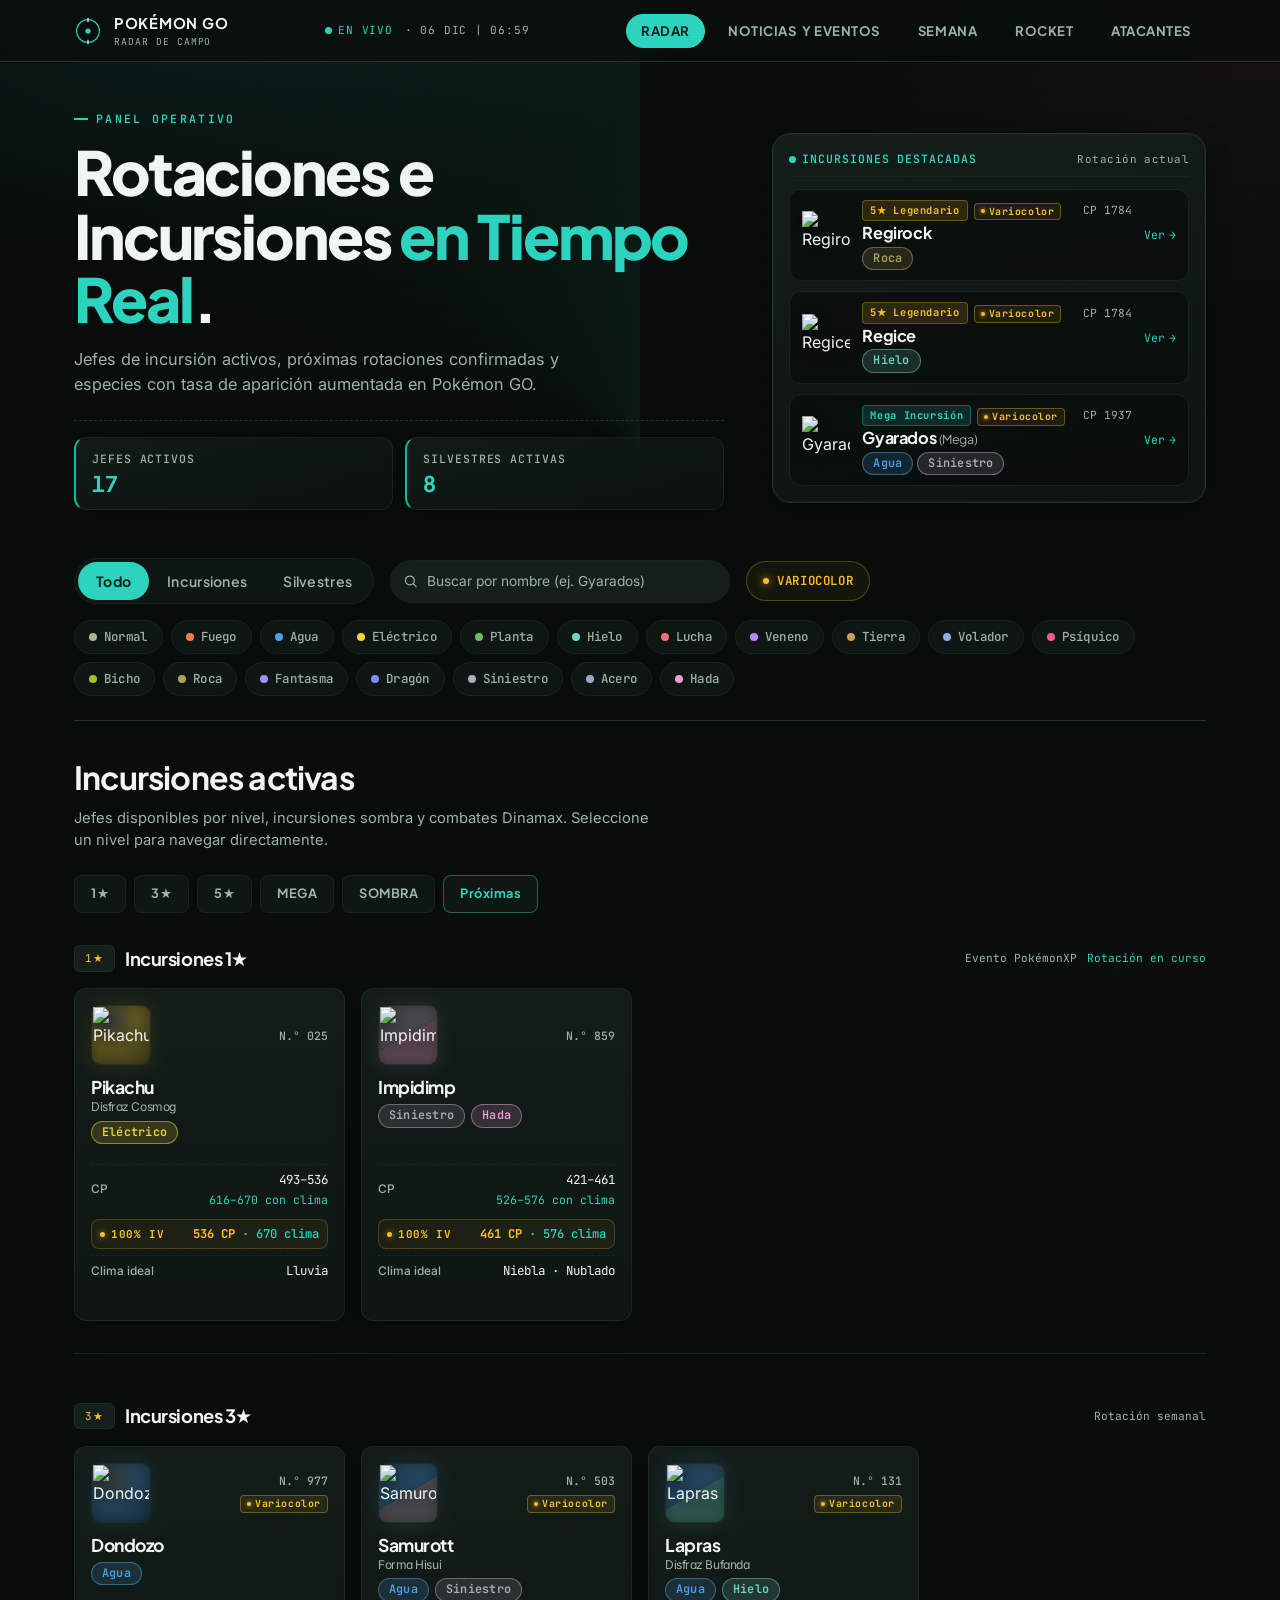
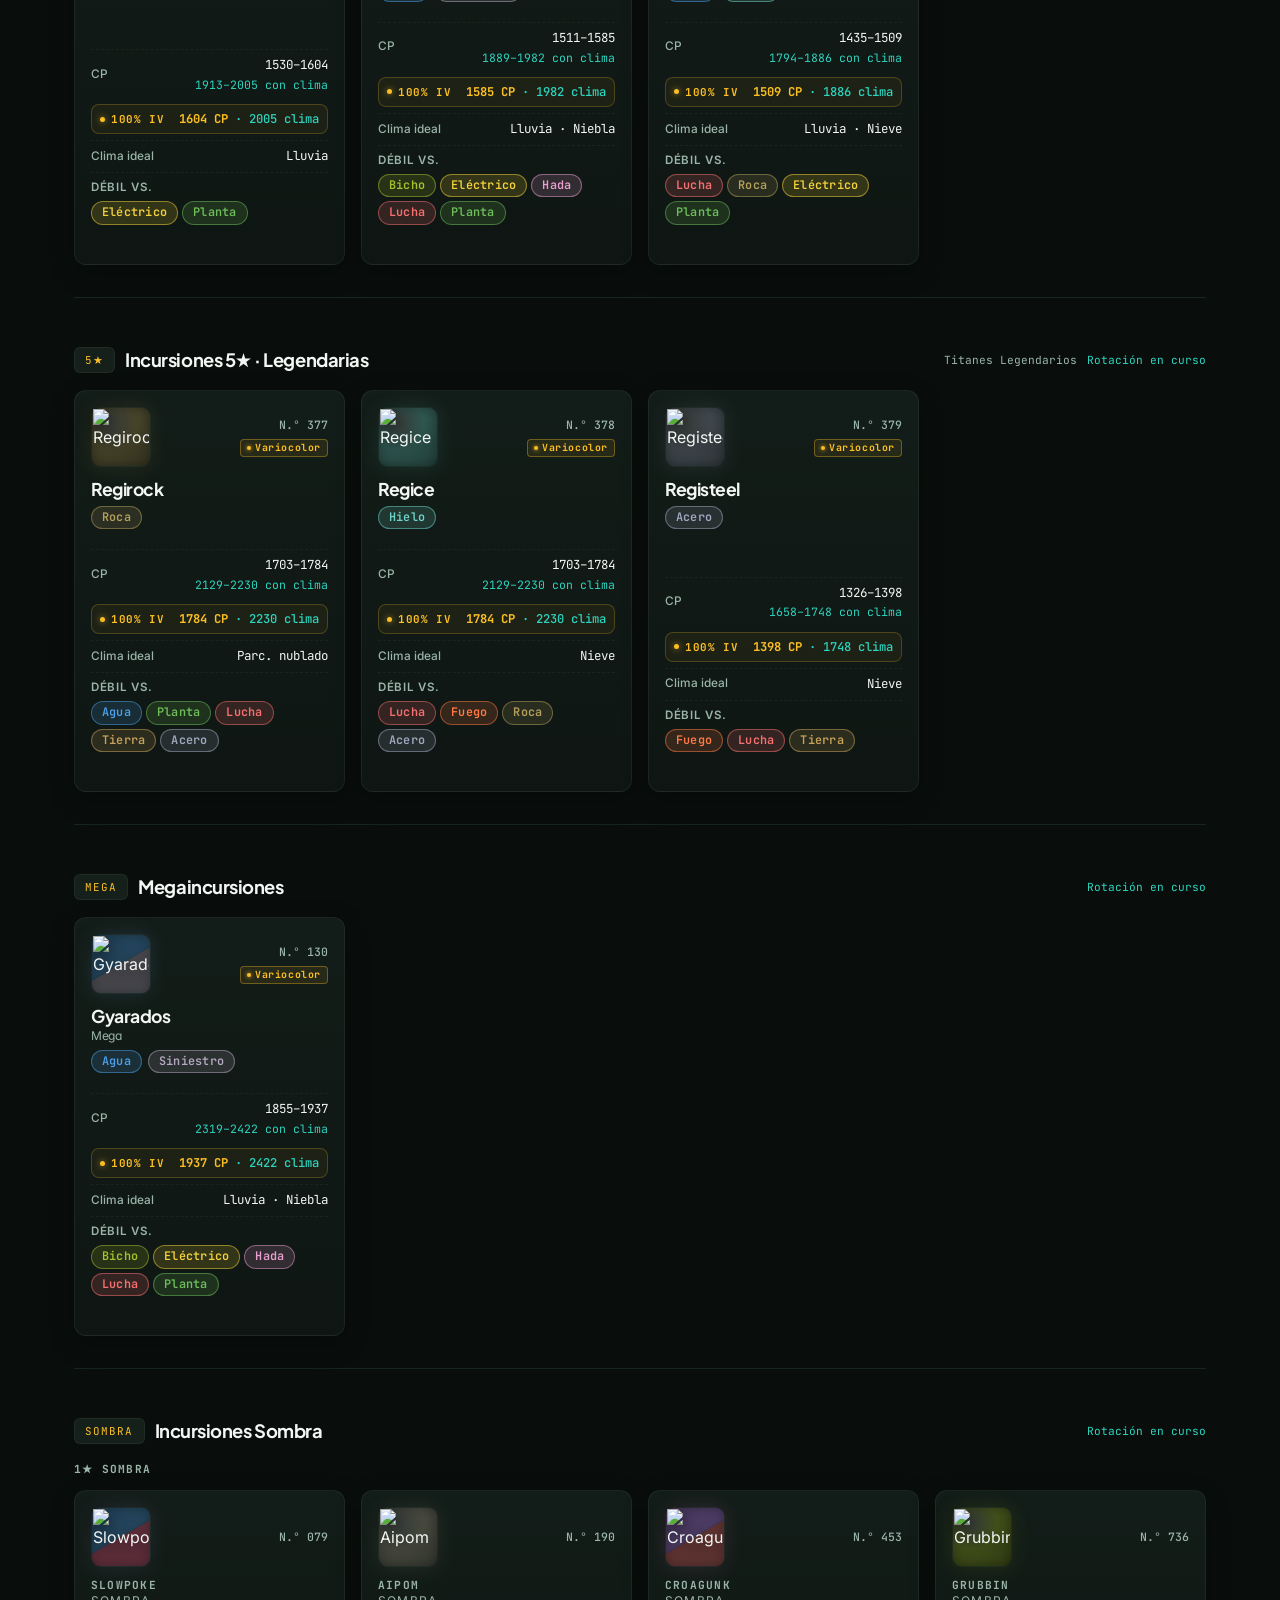
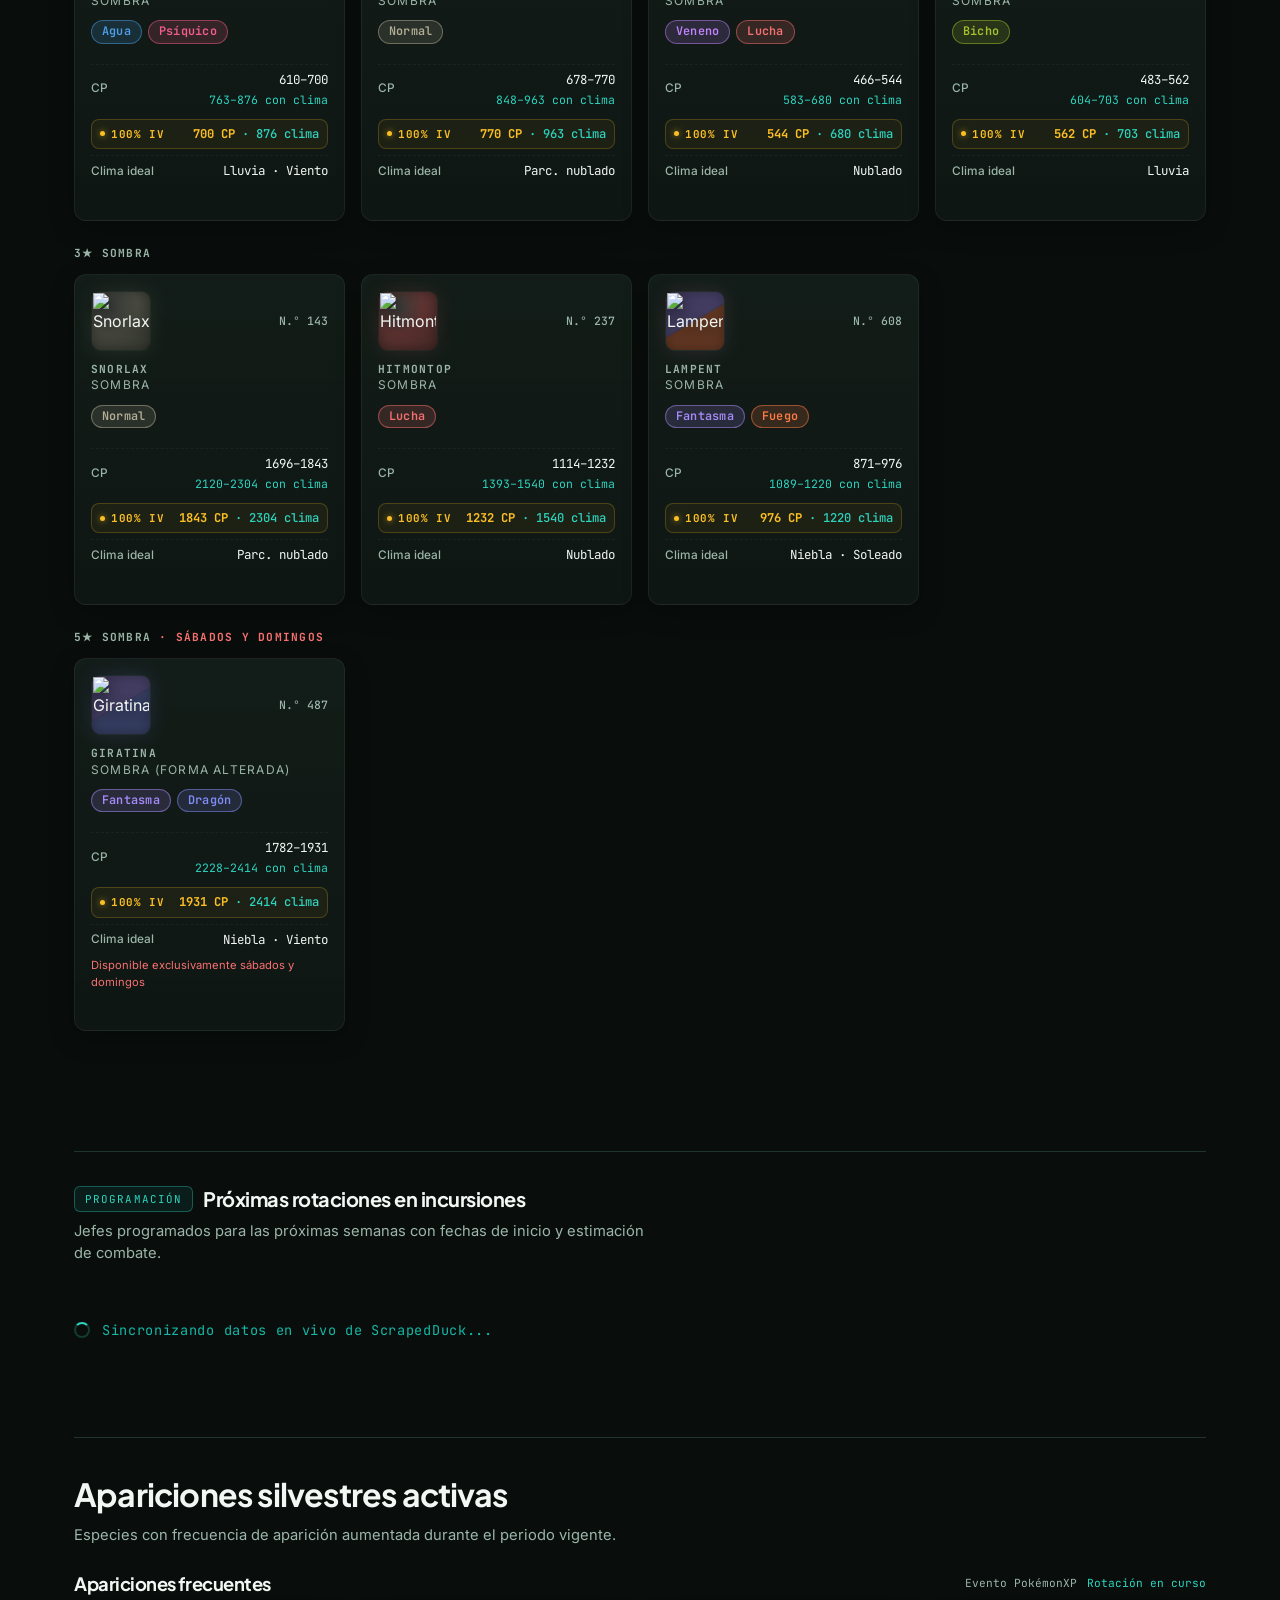
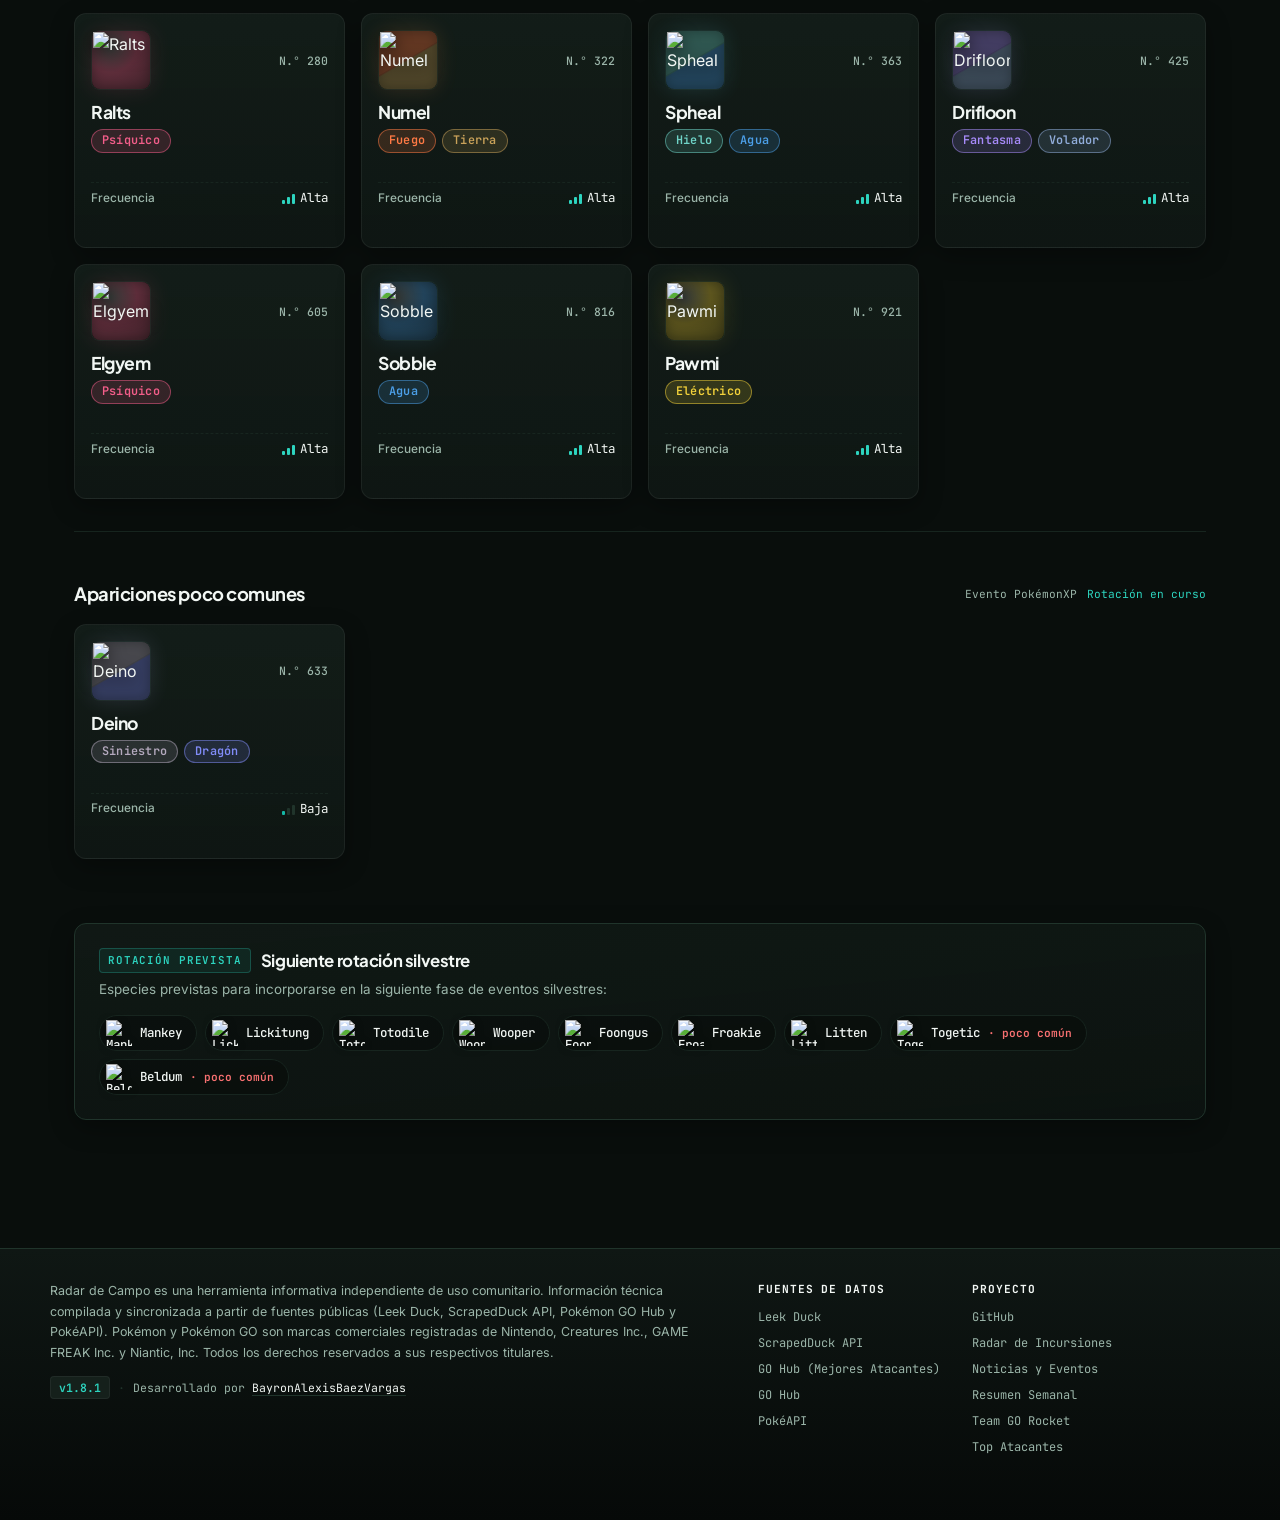
==== index.html @ 07c1cdfb "chore(release): v1.8.1 - modularizacion de estilos css y soporte responsivo movil s23 e iphone se" ====
<!DOCTYPE html>
<!--
  Radar de Campo · Pokémon GO
  Datos de incursiones y apariciones silvestres.
-->
<html lang="es">
<head>
<meta charset="UTF-8" />
<meta name="viewport" content="width=device-width, initial-scale=1" />
<title>Radar de Campo · Pokémon GO</title>
<meta name="description" content="Incursiones activas, próximas rotaciones y apariciones silvestres en Pokémon GO." />
<meta name="theme-color" content="#0a0f0d" />
<meta name="view-transition" content="same-origin" />
<meta property="og:title" content="Radar de Campo · Pokémon GO" />
<meta property="og:description" content="Jefes de incursión activos, rotaciones programadas y apariciones silvestres en Pokémon GO." />
<meta property="og:type" content="website" />
<meta property="og:locale" content="es_CL" />
<meta name="twitter:card" content="summary" />
<meta name="twitter:title" content="Radar de Campo · Pokémon GO" />
<meta name="twitter:description" content="Incursiones activas, próximas rotaciones y apariciones silvestres en Pokémon GO." />
<link rel="preconnect" href="https://fonts.googleapis.com">
<link rel="preconnect" href="https://fonts.gstatic.com" crossorigin>
<link rel="preconnect" href="https://raw.githubusercontent.com">
<link rel="preconnect" href="https://pokeapi.co">
<link href="https://fonts.googleapis.com/css2?family=Plus+Jakarta+Sans:wght@500;600;700;800&family=Inter:wght@400;500;600&family=JetBrains+Mono:wght@400;500;600&display=swap" rel="stylesheet">
<link rel="manifest" href="assets/manifest.json" />
<link rel="icon" type="image/svg+xml" href="assets/img/favicon.svg" />
<link rel="stylesheet" href="assets/css/base.css?v=1.8.1" />
<link rel="stylesheet" href="assets/css/home.css?v=1.8.1" />
</head>
<body data-seg="all">

<div id="radar-screen-loader" class="radar-screen-loader active" aria-hidden="true">
  <div class="radar-loader-content">
    <div class="radar-pokeball-wrap">
      <div class="radar-sweep-cone"></div>
      <svg class="radar-pokeball-svg" viewBox="0 0 160 160" fill="none" xmlns="http://www.w3.org/2000/svg">
        <circle cx="80" cy="80" r="74" class="radar-grid-ring"/>
        <circle cx="80" cy="80" r="58" class="radar-grid-ring radar-grid-dash"/>
        <circle cx="80" cy="80" r="42" class="radar-grid-ring"/>
        <circle cx="80" cy="80" r="26" class="radar-grid-ring radar-grid-dash"/>
        <line x1="80" y1="4" x2="80" y2="12" class="radar-axis-tick"/>
        <line x1="80" y1="148" x2="80" y2="156" class="radar-axis-tick"/>
        <line x1="4" y1="80" x2="12" y2="80" class="radar-axis-tick"/>
        <line x1="148" y1="80" x2="156" y2="80" class="radar-axis-tick"/>
        <circle cx="25.9" cy="65.5" r="2.8" class="p-dot-outer"/>
        <circle cx="31.5" cy="52.0" r="2.8" class="p-dot-outer"/>
        <circle cx="40.4" cy="40.4" r="2.8" class="p-dot-outer"/>
        <circle cx="52.0" cy="31.5" r="2.8" class="p-dot-outer"/>
        <circle cx="65.5" cy="25.9" r="2.8" class="p-dot-outer"/>
        <circle cx="80.0" cy="24.0" r="2.8" class="p-dot-outer"/>
        <circle cx="94.5" cy="25.9" r="2.8" class="p-dot-outer"/>
        <circle cx="108.0" cy="31.5" r="2.8" class="p-dot-outer"/>
        <circle cx="119.6" cy="40.4" r="2.8" class="p-dot-outer"/>
        <circle cx="128.5" cy="52.0" r="2.8" class="p-dot-outer"/>
        <circle cx="134.1" cy="65.5" r="2.8" class="p-dot-outer"/>
        <circle cx="134.1" cy="94.5" r="2.8" class="p-dot-outer"/>
        <circle cx="128.5" cy="108.0" r="2.8" class="p-dot-outer"/>
        <circle cx="119.6" cy="119.6" r="2.8" class="p-dot-outer"/>
        <circle cx="108.0" cy="128.5" r="2.8" class="p-dot-outer"/>
        <circle cx="94.5" cy="134.1" r="2.8" class="p-dot-outer"/>
        <circle cx="80.0" cy="136.0" r="2.8" class="p-dot-outer"/>
        <circle cx="65.5" cy="134.1" r="2.8" class="p-dot-outer"/>
        <circle cx="52.0" cy="128.5" r="2.8" class="p-dot-outer"/>
        <circle cx="40.4" cy="119.6" r="2.8" class="p-dot-outer"/>
        <circle cx="31.5" cy="108.0" r="2.8" class="p-dot-outer"/>
        <circle cx="25.9" cy="94.5" r="2.8" class="p-dot-outer"/>
        <circle cx="40.5" cy="65.6" r="2.2" class="p-dot-mid"/>
        <circle cx="47.8" cy="53.0" r="2.2" class="p-dot-mid"/>
        <circle cx="59.0" cy="43.6" r="2.2" class="p-dot-mid"/>
        <circle cx="72.7" cy="38.6" r="2.2" class="p-dot-mid"/>
        <circle cx="87.3" cy="38.6" r="2.2" class="p-dot-mid"/>
        <circle cx="101.0" cy="43.6" r="2.2" class="p-dot-mid"/>
        <circle cx="112.2" cy="53.0" r="2.2" class="p-dot-mid"/>
        <circle cx="119.5" cy="65.6" r="2.2" class="p-dot-mid"/>
        <circle cx="119.5" cy="94.4" r="2.2" class="p-dot-mid"/>
        <circle cx="112.2" cy="107.0" r="2.2" class="p-dot-mid"/>
        <circle cx="101.0" cy="116.4" r="2.2" class="p-dot-mid"/>
        <circle cx="87.3" cy="121.4" r="2.2" class="p-dot-mid"/>
        <circle cx="72.7" cy="121.4" r="2.2" class="p-dot-mid"/>
        <circle cx="59.0" cy="116.4" r="2.2" class="p-dot-mid"/>
        <circle cx="47.8" cy="107.0" r="2.2" class="p-dot-mid"/>
        <circle cx="40.5" cy="94.4" r="2.2" class="p-dot-mid"/>
        <circle cx="53.9" cy="66.0" r="1.8" class="p-dot-inner"/>
        <circle cx="60.5" cy="58.2" r="1.8" class="p-dot-inner"/>
        <circle cx="69.4" cy="52.9" r="1.8" class="p-dot-inner"/>
        <circle cx="79.3" cy="52.0" r="1.8" class="p-dot-inner"/>
        <circle cx="88.7" cy="54.8" r="1.8" class="p-dot-inner"/>
        <circle cx="96.5" cy="61.2" r="1.8" class="p-dot-inner"/>
        <circle cx="96.5" cy="98.8" r="1.8" class="p-dot-inner"/>
        <circle cx="88.7" cy="105.2" r="1.8" class="p-dot-inner"/>
        <circle cx="79.3" cy="108.0" r="1.8" class="p-dot-inner"/>
        <circle cx="69.4" cy="107.1" r="1.8" class="p-dot-inner"/>
        <circle cx="60.5" cy="101.8" r="1.8" class="p-dot-inner"/>
        <circle cx="53.9" cy="94.0" r="1.8" class="p-dot-inner"/>
        <circle cx="24.0" cy="80.0" r="2.5" class="p-dot-equator"/>
        <circle cx="32.0" cy="80.0" r="2.5" class="p-dot-equator"/>
        <circle cx="40.0" cy="80.0" r="2.5" class="p-dot-equator"/>
        <circle cx="48.0" cy="80.0" r="2.5" class="p-dot-equator"/>
        <circle cx="56.0" cy="80.0" r="2.5" class="p-dot-equator"/>
        <circle cx="104.0" cy="80.0" r="2.5" class="p-dot-equator"/>
        <circle cx="112.0" cy="80.0" r="2.5" class="p-dot-equator"/>
        <circle cx="120.0" cy="80.0" r="2.5" class="p-dot-equator"/>
        <circle cx="128.0" cy="80.0" r="2.5" class="p-dot-equator"/>
        <circle cx="136.0" cy="80.0" r="2.5" class="p-dot-equator"/>
        <circle cx="98.0" cy="80.0" r="2.4" class="p-dot-btn-out"/>
        <circle cx="95.6" cy="89.0" r="2.4" class="p-dot-btn-out"/>
        <circle cx="89.0" cy="95.6" r="2.4" class="p-dot-btn-out"/>
        <circle cx="80.0" cy="98.0" r="2.4" class="p-dot-btn-out"/>
        <circle cx="71.0" cy="95.6" r="2.4" class="p-dot-btn-out"/>
        <circle cx="64.4" cy="89.0" r="2.4" class="p-dot-btn-out"/>
        <circle cx="62.0" cy="80.0" r="2.4" class="p-dot-btn-out"/>
        <circle cx="64.4" cy="71.0" r="2.4" class="p-dot-btn-out"/>
        <circle cx="71.0" cy="64.4" r="2.4" class="p-dot-btn-out"/>
        <circle cx="80.0" cy="62.0" r="2.4" class="p-dot-btn-out"/>
        <circle cx="89.0" cy="64.4" r="2.4" class="p-dot-btn-out"/>
        <circle cx="95.6" cy="71.0" r="2.4" class="p-dot-btn-out"/>
        <circle cx="90.0" cy="80.0" r="2.0" class="p-dot-btn-in"/>
        <circle cx="87.1" cy="87.1" r="2.0" class="p-dot-btn-in"/>
        <circle cx="80.0" cy="90.0" r="2.0" class="p-dot-btn-in"/>
        <circle cx="72.9" cy="87.1" r="2.0" class="p-dot-btn-in"/>
        <circle cx="70.0" cy="80.0" r="2.0" class="p-dot-btn-in"/>
        <circle cx="72.9" cy="72.9" r="2.0" class="p-dot-btn-in"/>
        <circle cx="80.0" cy="70.0" r="2.0" class="p-dot-btn-in"/>
        <circle cx="87.1" cy="72.9" r="2.0" class="p-dot-btn-in"/>
        <circle cx="80.0" cy="14.0" r="2.2" class="p-dot-reticle-top"/>
        <circle cx="80.0" cy="20.0" r="2.2" class="p-dot-reticle-top"/>
        <circle cx="80.0" cy="26.0" r="2.2" class="p-dot-reticle-top"/>
        <circle cx="80.0" cy="134.0" r="2.2" class="p-dot-reticle-bot"/>
        <circle cx="80.0" cy="140.0" r="2.2" class="p-dot-reticle-bot"/>
        <circle cx="80.0" cy="146.0" r="2.2" class="p-dot-reticle-bot"/>
        <circle cx="80" cy="80" r="6" class="radar-core-pulse"/>
        <circle cx="80" cy="80" r="3.2" class="radar-core-dot"/>
      </svg>
    </div>
    <div class="radar-loader-brand">
      <div class="radar-brand-title">POKÉMON GO</div>
      <div class="radar-brand-sub">
        <span class="radar-beacon"></span>
        <span>RADAR DE CAMPO</span>
      </div>
    </div>
  </div>
</div>


<header class="hud">
  <div class="hud-inner">
    <div class="hud-bar">
      <div class="hud-brand">
        <svg class="hud-mark" viewBox="0 0 32 32" aria-hidden="true"><circle cx="16" cy="16" r="13" stroke-width="1.4"/><circle class="core" cx="16" cy="16" r="3"/><line x1="16" y1="1" x2="16" y2="6" stroke="currentColor" stroke-width="1.4"/><line x1="16" y1="26" x2="16" y2="31" stroke="currentColor" stroke-width="1.4"/></svg>
        <span class="hud-word">Pokémon GO<small>Radar de campo</small></span>
      </div>
      <div class="hud-status">
        <span class="live"><span class="live-dot"></span>EN VIVO</span>
        <span class="hud-date" id="userLocation">· Sincronizando red...</span>
      </div>
    </div>
    <nav class="hud-nav" aria-label="Navegación principal">
      <a href="index.html" class="hud-nav-link active">Radar</a>
      <a href="assets/noticias.html" class="hud-nav-link">Noticias<span class="nav-text-extra"> y Eventos</span></a>
      <a href="assets/semana.html" class="hud-nav-link">Semana</a>
      <a href="assets/rocket.html" class="hud-nav-link">Rocket</a>
      <a href="assets/atacantes.html" class="hud-nav-link">Atacantes</a>
    </nav>
  </div>
</header>

<main>
  <section class="hero">
    <div class="hero-text">
      <span class="kicker">Panel operativo</span>
      <h1 class="title">Rotaciones e Incursiones <span class="hl">en Tiempo Real</span>.</h1>
      <p class="lede">Jefes de incursión activos, próximas rotaciones confirmadas y especies con tasa de aparición aumentada en Pokémon GO.</p>
      <dl class="hud-readouts">
        <div class="readout"><dt>Jefes activos</dt><dd id="statRaids">—</dd></div>
        <div class="readout"><dt>Silvestres activas</dt><dd id="statWild">—</dd></div>
        <div class="readout" id="seasonReadout"><dt>Temporada actual</dt><dd id="statSeason" style="font-size:1.05rem;">Sincronizando...</dd></div>
      </dl>
    </div>
    <div class="hero-spotlight" id="heroSpotlight" aria-label="Incursiones destacadas">
      <div class="spotlight-card">
        <div class="spotlight-header">
          <span class="spotlight-badge"><span class="live-dot"></span> Incursiones destacadas</span>
          <span class="spotlight-note" id="spotlightTimer">Rotación actual</span>
        </div>
        <div class="spotlight-list" id="spotlightContent">
          <div class="spotlight-skeleton">
            <span>Sincronizando jefes de incursión prioritarios...</span>
          </div>
        </div>
      </div>
    </div>
  </section>

  <div class="controls">
    <div class="segment" role="group" aria-label="Filtrar por sección">
      <button class="seg-btn active" data-seg="all" aria-pressed="true">Todo</button>
      <button class="seg-btn" data-seg="raids" aria-pressed="false">Incursiones</button>
      <button class="seg-btn" data-seg="wild" aria-pressed="false">Silvestres</button>
    </div>
    <div class="search-wrap">
      <svg viewBox="0 0 24 24" fill="none" stroke-width="2" stroke-linecap="round" aria-hidden="true"><circle cx="11" cy="11" r="7"/><line x1="21" y1="21" x2="16.6" y2="16.6"/></svg>
      <input type="text" id="searchInput" placeholder="Buscar por nombre (ej. Gyarados)" aria-label="Buscar Pokémon por nombre" autocomplete="off">
    </div>
    <button id="shinyFilterBtn" class="shiny-filter-btn" aria-pressed="false" title="Filtrar Pokémon con variante variocolor">
      <span class="shiny-dot" aria-hidden="true"></span>Variocolor
    </button>
    <div class="type-chips" id="typeChips"></div>
  </div>

  <section id="incursiones" class="seg-raids">
    <div class="section-title"><h2>Incursiones activas</h2></div>
    <p class="section-sub">Jefes disponibles por nivel, incursiones sombra y combates Dinamax. Seleccione un nivel para navegar directamente.</p>
    <nav class="tier-nav" id="tierNav" aria-label="Nivel de incursión"></nav>
    <div id="raidGroups"></div>

    <div class="upcoming-raids-section" id="upcomingRaidsSection">
      <div class="section-title" style="margin-top:var(--sp-8);border-top:1px solid var(--line);padding-top:var(--sp-6);">
        <div style="display:flex;align-items:center;gap:10px;flex-wrap:wrap;">
          <span class="tier-pill" style="color:var(--signal);border-color:rgba(45,212,191,.35);background:rgba(45,212,191,.08);">PROGRAMACIÓN</span>
          <h3 style="font-size:1.25rem;">Próximas rotaciones en incursiones</h3>
        </div>
      </div>
      <p class="section-sub">Jefes programados para las próximas semanas con fechas de inicio y estimación de combate.</p>
      <div id="upcomingRaidGroups">
        <div class="sync-loader" id="upcomingLoader">
          <span class="spinner"></span> Sincronizando datos en vivo de ScrapedDuck...
        </div>
      </div>
    </div>
  </section>

  <section id="silvestres" class="seg-wild">
    <div class="section-title" style="margin-top:var(--sp-8);border-top:1px solid var(--line);padding-top:var(--sp-6);">
      <h2>Apariciones silvestres activas</h2>
    </div>
    <p class="section-sub">Especies con frecuencia de aparición aumentada durante el periodo vigente.</p>
    <div id="wildGroups"></div>
    <div class="upcoming">
      <div class="upcoming-head">
        <span class="upcoming-tag">Rotación prevista</span>
        <h3>Siguiente rotación silvestre</h3>
      </div>
      <p class="sub">Especies previstas para incorporarse en la siguiente fase de eventos silvestres:</p>
      <div class="mini-row" id="upcomingWild"></div>
    </div>
  </section>
</main>

<!-- Modal de Información Rápida -->
<dialog id="monModal" class="modal-backdrop" aria-modal="true">
  <div class="modal-box">
    <button type="button" class="modal-close" id="modalClose" aria-label="Cerrar modal">&times;</button>
    <div class="modal-header">
      <div class="modal-art-wrap">
        <div class="modal-art-glow" id="modalGlow"></div>
        <img id="modalImg" class="modal-art" src="" alt="" />
      </div>
      <div class="modal-header-info">
        <div class="modal-dex-row">
          <span id="modalDex"></span>
          <span id="modalShiny" class="modal-shiny-tag" style="display:none;">Variocolor disponible</span>
        </div>
        <h3 id="modalName" class="modal-title">Pokémon</h3>
        <div id="modalTag" class="modal-tag"></div>
        <div id="modalTypes" class="modal-types"></div>
      </div>
    </div>
    
    <div class="modal-body">
      <div id="modalGoStats" class="modal-grid"></div>

      <div class="modal-section">
        <div class="modal-section-title">Debilidades (Multiplicadores)</div>
        <div id="modalWeak" class="modal-badges-wrap"></div>
      </div>

      <div class="modal-section">
        <div class="modal-section-title">Resistencias e Inmunidades</div>
        <div id="modalResist" class="modal-badges-wrap"></div>
      </div>

      <div class="modal-section">
        <div class="modal-section-title">Registro de Pokédex</div>
        <div class="modal-pokedex-box">
          <p id="modalFlavor">Consultando datos...</p>
          <div class="modal-pokedex-meta">
            <span id="modalGenus">—</span>
            <span id="modalHeight">—</span>
            <span id="modalWeight">—</span>
          </div>
        </div>
      </div>
    </div>
  </div>
</dialog>

<footer>
  <div class="foot-inner">
    <div class="foot-col">
      <p class="foot-note">Radar de Campo es una herramienta informativa independiente de uso comunitario. Información técnica compilada y sincronizada a partir de fuentes públicas (Leek Duck, ScrapedDuck API, Pokémon GO Hub y PokéAPI). Pokémon y Pokémon GO son marcas comerciales registradas de Nintendo, Creatures Inc., GAME FREAK Inc. y Niantic, Inc. Todos los derechos reservados a sus respectivos titulares.</p>
      <div class="foot-meta">
        <span class="foot-version">v1.8.1</span>
        <span class="foot-sep">·</span>
        <span>Desarrollado por <a href="https://github.com/BayronAlexisBaezVargas" target="_blank" rel="noopener" class="foot-author">BayronAlexisBaezVargas</a></span>
      </div>
    </div>
    <div class="foot-links">
      <div class="foot-links-group">
        <span class="foot-links-title">Fuentes de datos</span>
        <a href="https://leekduck.com/raid-bosses/" target="_blank" rel="noopener">Leek Duck</a>
        <a href="https://github.com/bigfoott/ScrapedDuck" target="_blank" rel="noopener">ScrapedDuck API</a>
        <a href="https://db.pokemongohub.net/es/best/attackers-per-type" target="_blank" rel="noopener">GO Hub (Mejores Atacantes)</a>
        <a href="https://pokemongohub.net/" target="_blank" rel="noopener">GO Hub</a>
        <a href="https://pokeapi.co/" target="_blank" rel="noopener">PokéAPI</a>
      </div>
      <div class="foot-links-group">
        <span class="foot-links-title">Proyecto</span>
        <a href="https://github.com/BayronAlexisBaezVargas" target="_blank" rel="noopener">GitHub</a>
        <a href="index.html">Radar de Incursiones</a>
        <a href="assets/noticias.html">Noticias y Eventos</a>
        <a href="assets/semana.html">Resumen Semanal</a>
        <a href="assets/rocket.html">Team GO Rocket</a>
        <a href="assets/atacantes.html">Top Atacantes</a>
      </div>
    </div>
  </div>
</footer>

<script defer src="assets/js/audio.js"></script>
<script defer src="assets/js/season.js"></script>
<script defer src="assets/js/app.js"></script>
<script defer src="assets/js/location.js"></script>
<script defer src="assets/js/nav.js?v=1.8.1"></script>
</body>
</html>
---- assets/css/base.css ----
:root{
  --void:#090e0c;
  --panel:#0f1714;
  --panel-2:#15201b;
  --panel-card:rgba(21,32,27,.75);
  --line:#20342b;
  --line-soft:#17251f;
  --ink:#f2f7f4;
  --ink-dim:#9bb5a9;
  --ink-muted:#6b8478;
  --signal:#2dd4bf;
  --signal-dim:#14b8a6;
  --alert:#f87171;
  --gold:#fbbf24;
  --radius-lg:18px;
  --radius-md:12px;
  --radius-sm:8px;
  --sp-1:4px;--sp-2:8px;--sp-3:12px;--sp-4:16px;--sp-5:24px;--sp-6:32px;--sp-7:48px;--sp-8:64px;
  --font-display:'Plus Jakarta Sans',system-ui,-apple-system,"Segoe UI",sans-serif;
  --font-body:'Inter',system-ui,-apple-system,"Segoe UI",sans-serif;
  --font-mono:'JetBrains Mono',"SFMono-Regular",Consolas,monospace;
  --shadow-card:0 8px 24px rgba(0,0,0,.32);
}
*,*::before,*::after{box-sizing:border-box;}
html{
  -webkit-text-size-adjust:100%;
  overflow-x:hidden;
  max-width:100vw;
}
body{
  margin:0;color:var(--ink);font-family:var(--font-body);line-height:1.5;-webkit-font-smoothing:antialiased;
  background-color:var(--void);
  background-image:
    radial-gradient(ellipse 900px 520px at 14% -6%, rgba(45,212,191,.08), transparent 60%),
    radial-gradient(ellipse 760px 520px at 98% 4%, rgba(248,113,113,.05), transparent 55%);
  background-attachment:fixed;
  overflow-x:hidden;
  max-width:100vw;
  width:100%;
  position:relative;
}

/* ---------- Page & View Transitions (Snappy & Native) ---------- */
@view-transition {
  navigation: auto;
}

::view-transition-group(root) {
  animation-duration: 0.16s;
}

::view-transition-group(hud-header) {
  animation-duration: 0.14s;
  animation-timing-function: cubic-bezier(0.16, 1, 0.3, 1);
}

::view-transition-old(root) {
  animation: 120ms cubic-bezier(0.16, 1, 0.3, 1) both vt-fade-out;
}

::view-transition-new(root) {
  animation: 150ms cubic-bezier(0.16, 1, 0.3, 1) both vt-fade-in;
}

@keyframes vt-fade-out {
  from { opacity: 1; }
  to { opacity: 0; }
}

@keyframes vt-fade-in {
  from { opacity: 0; }
  to { opacity: 1; }
}

@media (prefers-reduced-motion: reduce) {
  ::view-transition-group(*),
  ::view-transition-old(*),
  ::view-transition-new(*) {
    animation: none !important;
  }
  main, footer, .reveal.in {
    animation: none !important;
  }
}
img,svg{display:block;max-width:100%;}
button,input{font:inherit;color:inherit;}
a{color:inherit;}
h1,h2,h3,h4{margin:0;font-family:var(--font-display);font-weight:700;letter-spacing:-0.025em;font-feature-settings:"cv02","cv03","cv04","cv11";overflow-wrap:break-word;}
.stat-row dd, .readout dd, .countdown, .dex, .modal-stat-val{font-variant-numeric:tabular-nums;}
p{margin:0;overflow-wrap:break-word;}
ul{list-style:none;margin:0;padding:0;}
button{background:none;border:none;cursor:pointer;}
button:focus-visible, a:focus-visible, input:focus-visible, .card:focus-visible{outline:2px solid var(--signal);outline-offset:2px;}

/* ---------- Global Hero Framing ---------- */
.hero{
  display:grid;grid-template-columns:1.2fr .8fr;gap:var(--sp-7);align-items:center;padding:var(--sp-7) 0 var(--sp-6);
  width:100%;box-sizing:border-box;
}
@media (max-width:860px){
  .hero{
    grid-template-columns:1fr;padding-top:var(--sp-4);gap:var(--sp-5);text-align:left;
  }
  .hero-text, .hero-content{
    text-align:left;
  }
  .hero-visual{
    order:-1;max-width:170px;margin:0;
  }
  .kicker{
    justify-content:flex-start;
  }
  .lede{
    margin:0;text-align:left;
  }
}
.kicker{font-family:var(--font-mono);letter-spacing:.2em;text-transform:uppercase;color:var(--signal);font-size:.72rem;font-weight:600;display:flex;align-items:center;gap:8px;}
.kicker::before{content:'';width:14px;height:1.5px;background:currentColor;}
h1.title{font-size:clamp(1.85rem,5.2vw + .5rem,3.8rem);line-height:1.05;letter-spacing:-0.035em;font-weight:800;margin:var(--sp-3) 0 var(--sp-4);overflow-wrap:break-word;}
h1.title .hl{color:var(--signal);}
.lede{max-width:52ch;color:var(--ink-dim);font-size:1.02rem;}

@media (max-width:480px){
  .hero{padding-top:var(--sp-3);gap:var(--sp-4);}
  h1.title{font-size:clamp(1.4rem, 6vw, 1.95rem); margin: var(--sp-2) 0 var(--sp-3); line-height: 1.12;}
  .lede{font-size:0.88rem; line-height: 1.45;}
}
@media (max-width:380px){
  h1.title{font-size:clamp(1.28rem, 5.8vw, 1.65rem);}
  .lede{font-size:0.82rem;}
}

/* ---------- HUD Header ---------- */
.hud{
  position:sticky;top:0;z-index:50;width:100%;
  background:rgba(10,15,13,.88);backdrop-filter:blur(12px);-webkit-backdrop-filter:blur(12px);
  border-bottom:1px solid var(--line);
  view-transition-name: hud-header;
}
.hud-inner{
  max-width:1180px;margin:0 auto;width:100%;box-sizing:border-box;
  padding:var(--sp-3) var(--sp-5);
  display:flex;align-items:center;justify-content:space-between;gap:var(--sp-4);
}
.hud-bar{
  display:contents;
}
.hud-brand{display:flex;align-items:center;gap:var(--sp-3);min-width:0;}
.hud-mark{width:28px;height:28px;flex:none;}
.hud-mark circle{fill:none;stroke:var(--signal);}
.hud-mark .core{fill:var(--signal);stroke:none;}
.hud-word{font-family:var(--font-display);font-weight:700;letter-spacing:.05em;font-size:.92rem;text-transform:uppercase;white-space:nowrap;}
.hud-word small{display:block;font-family:var(--font-mono);font-weight:400;letter-spacing:.1em;color:var(--ink-dim);font-size:.6rem;text-transform:uppercase;margin-top:1px;}
.hud-nav{display:flex;align-items:center;gap:var(--sp-2);}
.hud-nav-link{
  display:inline-flex;align-items:center;gap:6px;padding:6px 14px;border-radius:999px;
  font-family:var(--font-display);font-weight:700;font-size:.82rem;letter-spacing:.04em;
  text-transform:uppercase;text-decoration:none;color:var(--ink-dim);border:1px solid transparent;
  transition:all .15s ease;white-space:nowrap;
}
.hud-nav-link:hover{color:var(--ink);background:rgba(61,242,196,.07);border-color:var(--line);}
.hud-nav-link.active{color:#04211a;background:var(--signal);border-color:var(--signal);}
.nav-badge{
  font-family:var(--font-mono);font-size:.6rem;font-weight:600;padding:1px 6px;border-radius:999px;
  background:rgba(255,90,68,.25);color:var(--alert);border:1px solid rgba(255,90,68,.4);letter-spacing:.04em;
}
.hud-nav-link.active .nav-badge{background:rgba(0,0,0,.25);color:#04211a;border-color:rgba(0,0,0,.3);}
.hud-status{display:flex;align-items:center;gap:var(--sp-3);font-family:var(--font-mono);font-size:.7rem;color:var(--ink-dim);text-transform:uppercase;letter-spacing:.07em;white-space:nowrap;}
.live{display:flex;align-items:center;gap:6px;color:var(--signal);}
.live-dot{width:7px;height:7px;border-radius:50%;background:var(--signal);flex:none;}
@media (prefers-reduced-motion:no-preference){.live-dot{animation:livepulse 2s ease-in-out infinite;}}
@keyframes livepulse{0%{box-shadow:0 0 0 0 rgba(61,242,196,.55);}70%{box-shadow:0 0 0 8px rgba(61,242,196,0);}100%{box-shadow:0 0 0 0 rgba(61,242,196,0);}}

@media (max-width:768px){
  .hud-inner{
    padding:var(--sp-2) var(--sp-4);
    flex-direction:column;
    gap:8px;
  }
}
@media (max-width:480px){
  .hud-inner{
    padding:var(--sp-2) 14px;
    gap:6px;
  }
  .hud-bar{
    display:flex;
    align-items:center;
    justify-content:space-between;
    width:100%;
    gap:6px;
  }
  .hud-brand{
    gap:6px;
    min-width:0;
  }
  .hud-mark{
    width:24px;
    height:24px;
    flex-shrink:0;
  }
  .hud-word{
    font-size:.82rem;
    white-space:nowrap;
    overflow:hidden;
    text-overflow:ellipsis;
  }
  .hud-word small{
    font-size:.58rem;
  }
  .hud-date{
    display:none;
  }
  .hud-status{
    font-size:.66rem;
  }
  .live{
    gap:4px;
  }
  .hud-nav{
    display:flex;
    flex-wrap:nowrap;
    overflow-x:auto;
    -webkit-overflow-scrolling:touch;
    width:100%;
    background:rgba(20,31,27,.6);
    border:1px solid rgba(255,255,255,0.05);
    border-radius:999px;
    padding:2px;
    gap:3px;
    box-sizing:border-box;
    scrollbar-width: none;
  }
  .hud-nav::-webkit-scrollbar { display: none; }
  .hud-nav-link{
    flex-shrink:0;
    padding:6px 11px;
    font-size:.76rem;
    letter-spacing:.02em;
  }
  .nav-text-extra{
    display:none;
  }
  .nav-badge{
    padding:1px 4px;
    font-size:.54rem;
  }
}
@media (max-width:380px){
  .hud-inner{
    padding:var(--sp-2) 12px;
  }
  .hud-mark{
    width:22px;
    height:22px;
  }
  .hud-word{
    font-size:.76rem;
  }
  .hud-word small{
    font-size:.52rem;
  }
  .hud-status{
    font-size:.60rem;
  }
  .hud-nav-link{
    padding:5px 7px;
    font-size:.68rem;
    gap:3px;
  }
  .nav-badge{
    padding:1px 3px;
    font-size:.50rem;
  }
}

/* ---------- Main Container ---------- */
main{
  max-width:1180px;margin:0 auto;padding:0 var(--sp-5) var(--sp-8);
  width:100%;box-sizing:border-box;
}
@media (max-width:768px){
  main{
    padding:0 var(--sp-4) var(--sp-6);
  }
}
@media (max-width:480px){
  main{
    padding:0 14px var(--sp-6);
  }
}
@media (max-width:380px){
  main{
    padding:0 12px var(--sp-6);
  }
}

/* ---------- Global Section Titles & Badges ---------- */
.section-title{display:flex;align-items:baseline;justify-content:space-between;gap:var(--sp-4);margin-bottom:6px;flex-wrap:wrap;}
.section-title h2{font-size:clamp(1.4rem,2vw + .6rem,2rem);overflow-wrap:break-word;}
.section-sub{color:var(--ink-dim);margin-bottom:var(--sp-5);max-width:64ch;font-size:.92rem;overflow-wrap:break-word;}

@media (max-width:480px){
  .section-title h2{font-size:clamp(1.2rem, 5vw, 1.55rem);}
  .section-sub{font-size:0.86rem; margin-bottom:var(--sp-4);}
}
@media (max-width:380px){
  .section-title h2{font-size:1.15rem;}
}

.tier-pill{font-family:var(--font-mono);font-size:.68rem;letter-spacing:.1em;background:var(--panel-2);border:1px solid rgba(255,255,255,0.05);color:var(--gold);padding:4px 10px;border-radius:6px;transition:box-shadow .3s ease;}
.badge{display:inline-flex;align-items:center;border:1px solid;border-radius:999px;padding:3px 10px;font-size:.74rem;font-family:var(--font-mono);letter-spacing:.02em;white-space:nowrap;line-height:1.3;font-weight:600;}
.type-chips{display:flex;flex-wrap:wrap;gap:8px;width:100%;order:3;}
.chip{border:1px solid var(--line-soft);background:var(--panel);color:var(--ink-dim);border-radius:999px;padding:6px 14px;font-size:.78rem;font-family:var(--font-mono);font-weight:500;cursor:pointer;letter-spacing:.02em;transition:border-color .15s ease,color .15s ease,background .15s ease;text-decoration:none;display:inline-flex;align-items:center;white-space:nowrap;min-height:34px;}
.chip:hover{border-color:var(--ink-dim);color:var(--ink);}
.type-chip.active{color:#090e0c;border-color:transparent;background:var(--tc);font-weight:700;}
.type-chip::before{content:'';width:8px;height:8px;border-radius:50%;background:var(--tc);display:inline-block;margin-right:7px;}
.empty-note{display:none;color:var(--ink-dim);font-family:var(--font-mono);font-size:.82rem;padding:var(--sp-3) 0 var(--sp-2);}

/* ---------- Telemetry Readouts (Global) ---------- */
.hud-readouts{
  display:grid;grid-template-columns:repeat(auto-fit,minmax(130px,1fr));gap:var(--sp-3);
  margin-top:var(--sp-5);padding-top:var(--sp-4);border-top:1px dashed var(--line);
  width:100%;box-sizing:border-box;
}
.readout{
  background:linear-gradient(165deg, rgba(21,32,27,.75) 0%, rgba(13,20,17,.85) 100%);
  border:1px solid rgba(255,255,255,0.06);
  border-left:2px solid var(--signal-dim);
  border-radius:var(--radius-md);
  padding:var(--sp-3) var(--sp-4);text-align:left;
  box-shadow:0 4px 16px rgba(0,0,0,0.22);
  transition:transform .18s ease, border-color .18s ease;
  box-sizing:border-box;
}
.readout:hover{
  transform:translateY(-2px);
  border-color:rgba(45,212,191,0.3);
}
.readout dt{font-family:var(--font-mono);font-size:.72rem;letter-spacing:.08em;text-transform:uppercase;color:var(--ink-dim);margin-bottom:4px;font-weight:500;}
.readout dd{margin:0;font-family:var(--font-display);font-weight:700;font-size:1.35rem;line-height:1.2;overflow-wrap:break-word;}
.readout dd span{color:var(--signal);}

@media (max-width:480px){
  .hud-readouts{grid-template-columns: 1fr 1fr; gap: 8px; margin-top: var(--sp-4); padding-top: var(--sp-3);}
  .readout{padding: 8px 10px;}
  .readout dd{font-size: 1.12rem;}
  #seasonReadout{grid-column: 1 / -1;}
}
@media (max-width:380px){
  .hud-readouts{grid-template-columns: 1fr; gap: 6px;}
  .readout{padding: 6px 8px;}
  .readout dd{font-size: 1.02rem;}
  .readout dt{font-size: 0.66rem;}
}

/* ---------- Hero Spotlight Panel (Global) ---------- */
.hero-spotlight{
  width:100%;max-width:440px;margin:0 auto;box-sizing:border-box;
}
.spotlight-card{
  background:linear-gradient(165deg, rgba(21,32,27,.9) 0%, rgba(15,23,20,.85) 100%);
  border:1px solid var(--line);
  border-radius:var(--radius-lg);
  padding:var(--sp-4);
  box-shadow:var(--shadow-card), 0 0 0 1px rgba(255,255,255,0.03) inset;
  backdrop-filter:blur(16px);
  -webkit-backdrop-filter:blur(16px);
  box-sizing:border-box;
}
@media (max-width:480px){
  .spotlight-card{padding: var(--sp-3);}
}
.spotlight-header{
  display:flex;align-items:center;justify-content:space-between;gap:var(--sp-2);
  margin-bottom:var(--sp-3);padding-bottom:var(--sp-2);border-bottom:1px solid var(--line-soft);
}
.spotlight-badge{
  display:inline-flex;align-items:center;gap:6px;font-family:var(--font-mono);font-size:.72rem;
  letter-spacing:.08em;color:var(--signal);font-weight:600;text-transform:uppercase;
}
.spotlight-note{
  font-family:var(--font-mono);font-size:.68rem;color:var(--ink-dim);letter-spacing:.04em;
}
.spotlight-list{
  display:flex;flex-direction:column;gap:10px;
}
.spotlight-item{
  display:flex;align-items:center;gap:12px;background:rgba(9,14,12,.7);border:1px solid var(--line-soft);
  border-radius:var(--radius-md);padding:10px 12px;cursor:pointer;transition:border-color .18s ease, transform .18s ease, background .18s ease;
  text-decoration:none;color:inherit;min-height:48px;box-sizing:border-box;
}
.spotlight-item:hover{
  border-color:var(--signal);background:rgba(45,212,191,.08);transform:translateX(3px);
}
.spotlight-item:focus-visible{
  outline:2px solid var(--signal);outline-offset:2px;
}
.spotlight-avatar{
  width:48px;height:48px;flex:none;position:relative;display:flex;align-items:center;justify-content:center;
}
.spotlight-avatar img{
  width:100%;height:100%;object-fit:contain;filter:drop-shadow(0 3px 6px rgba(0,0,0,.45));
}
.spotlight-info{
  flex:1;min-width:0;
}
.spotlight-meta{
  display:flex;align-items:center;gap:6px;margin-bottom:2px;
}
.spotlight-tier{
  font-family:var(--font-mono);font-size:.65rem;font-weight:700;letter-spacing:.06em;
  padding:2px 7px;border-radius:4px;background:rgba(251,191,36,.14);color:var(--gold);border:1px solid rgba(251,191,36,.3);
}
.spotlight-tier.mega{
  background:rgba(45,212,191,.14);color:var(--signal);border-color:rgba(45,212,191,.35);
}
.spotlight-name{
  font-family:var(--font-display);font-weight:700;font-size:1.02rem;line-height:1.2;
  white-space:nowrap;overflow:hidden;text-overflow:ellipsis;color:var(--ink);
}
@media (max-width:380px){
  .spotlight-name{font-size: 0.92rem;}
}
.spotlight-tags{
  display:flex;align-items:center;gap:4px;margin-top:4px;flex-wrap:wrap;
}

/* ---------- Global Controls & Search Bar ---------- */
.controls{display:flex;flex-wrap:wrap;gap:var(--sp-4);align-items:center;margin-bottom:var(--sp-6);padding-bottom:var(--sp-5);border-bottom:1px solid var(--line);width:100%;box-sizing:border-box;}
.segment{display:inline-flex;border:1px solid var(--line-soft);border-radius:999px;padding:3px;background:var(--panel);flex:none;box-sizing:border-box;}
.seg-btn{border:0;background:transparent;color:var(--ink-dim);padding:8px 18px;border-radius:999px;font-family:var(--font-display);font-weight:600;letter-spacing:.02em;cursor:pointer;font-size:.88rem;white-space:nowrap;transition:background .15s ease,color .15s ease;min-height:38px;touch-action:manipulation;}
.seg-btn:hover{color:var(--ink);background:rgba(255,255,255,0.04);}
.seg-btn.active{background:var(--signal);color:#04211a;font-weight:700;}
.search-wrap{position:relative;flex:1;min-width:200px;max-width:340px;box-sizing:border-box;}
.search-wrap input{width:100%;background:var(--panel-2);border:1px solid var(--line-soft);border-radius:999px;padding:10px 16px 10px 36px;color:var(--ink);font-family:var(--font-body);font-size:.86rem;min-height:40px;box-sizing:border-box;}
.search-wrap input::placeholder{color:var(--ink-dim);}
.search-wrap input:focus{outline:none;border-color:var(--signal);box-shadow:0 0 0 3px rgba(45,212,191,.15);}
.search-wrap svg{position:absolute;left:13px;top:50%;transform:translateY(-50%);width:15px;height:15px;stroke:var(--ink-dim);pointer-events:none;}

@media (max-width:680px){
  .controls{flex-direction:column;align-items:stretch;gap:var(--sp-3);}
  .segment{
    width:100%;display:flex;overflow-x:auto;-webkit-overflow-scrolling:touch;
    scrollbar-width:none;box-sizing:border-box;
  }
  .segment::-webkit-scrollbar{display:none;}
  .seg-btn{flex:1;text-align:center;padding:10px 14px;font-size:.85rem;min-height:44px;}
  .search-wrap{max-width:100%;width:100%;min-width:0;}
  .search-wrap input{min-height:44px;font-size:.9rem;}
}

/* ---------- Global Mini Chips & Reveal Animation ---------- */
.mini-chip{
  display:inline-flex;align-items:center;gap:8px;
  border:1px solid var(--line-soft);background:rgba(9,14,12,.7);
  border-radius:999px;padding:4px 14px 4px 6px;font-size:.78rem;
  font-family:var(--font-mono);font-weight:500;
  cursor:pointer;transition:all .18s ease;color:var(--ink);
  min-height:36px;user-select:none;box-sizing:border-box;
}
.mini-chip:hover,.mini-chip:focus-visible{
  border-color:var(--signal);background:rgba(45,212,191,.08);transform:translateY(-2px);
  box-shadow:0 4px 12px rgba(0,0,0,.3);outline:none;
}
.mini-chip .mini-mon-img{width:26px;height:26px;object-fit:contain;filter:drop-shadow(0 2px 4px rgba(0,0,0,.4));}
.card-click-hint{
  font-family:var(--font-mono);font-size:.72rem;color:var(--signal-dim);
  letter-spacing:.06em;text-transform:uppercase;margin-top:6px;text-align:center;
  opacity:0;transition:opacity .15s ease;
}
.card:hover .card-click-hint, .event-card:hover .card-click-hint{opacity:1;}

.reveal{
  opacity:1;
  transform:none;
}
@media (prefers-reduced-motion:no-preference){
  .reveal.in{
    animation:revealFade .16s cubic-bezier(0.16, 1, 0.3, 1) both;
  }
}
@keyframes revealFade{
  from{opacity:.65;}
  to{opacity:1;}
}

/* ---------- Modal Quick Info (Global) ---------- */
dialog.modal-backdrop {
  position: fixed;
  inset: 0;
  width: 100vw;
  max-width: 100vw;
  height: 100dvh;
  max-height: 100dvh;
  margin: 0;
  padding: 0;
  box-sizing: border-box;
  border: none;
  background: rgba(5,8,7,.86);
  backdrop-filter: blur(8px);
  -webkit-backdrop-filter: blur(8px);
  color: inherit;
  display: flex;
  align-items: center;
  justify-content: center;
  overflow-y: auto;
  overflow-x: hidden;
  overscroll-behavior: contain;
  z-index: 1000;
  opacity: 0;
  pointer-events: none;
  transition: opacity 0.25s ease;
}
dialog.modal-backdrop::backdrop {
  background: rgba(5,8,7,.86);
  backdrop-filter: blur(8px);
  -webkit-backdrop-filter: blur(8px);
}
dialog.modal-backdrop:not([open]) {
  display: none;
}
dialog.modal-backdrop[open] {
  opacity: 1;
  pointer-events: auto;
  display: flex;
}

.modal-box{
  position:relative;width:calc(100% - 24px);max-width:min(540px, calc(100vw - 24px));
  max-height:88vh;margin:auto;
  background:var(--panel-2);border:1px solid var(--line-soft);
  border-radius:var(--radius-lg);box-shadow:0 24px 56px rgba(0,0,0,.75),0 0 0 1px rgba(61,242,196,.18);
  overflow-y:auto;overflow-x:hidden;box-sizing:border-box;transform:scale(.94) translateY(12px);
  transition:transform .25s cubic-bezier(.16,1,.3,1);
  display:flex;flex-direction:column;
  scrollbar-width:thin;scrollbar-color:var(--line) transparent;
  flex-shrink:0;
  -webkit-overflow-scrolling:touch;
  overscroll-behavior:contain;
  overscroll-behavior-y:contain;
  touch-action:pan-y;
}
dialog.modal-backdrop[open] .modal-box{
  transform:scale(1) translateY(0);
}
.modal-close{
  position:absolute;top:12px;right:12px;z-index:60;
  width:38px;height:38px;border-radius:50%;
  display:flex;align-items:center;justify-content:center;
  background:rgba(20,31,27,0.85);border:1px solid rgba(255,255,255,0.12);
  color:var(--ink-dim);font-size:1.45rem;line-height:1;
  cursor:pointer;transition:all .2s ease;
  backdrop-filter:blur(8px);
  -webkit-backdrop-filter:blur(8px);
  touch-action: manipulation;
  -webkit-tap-highlight-color: transparent;
}
.modal-close:hover,
.modal-close:active{
  color:#fff;border-color:var(--alert);background:rgba(255,90,68,.3);transform:scale(1.08);
}
@media (max-width: 600px) {
  .modal-close {
    top: 10px;
    right: 10px;
    width: 44px;
    height: 44px;
    font-size: 1.6rem;
  }
}
@media (max-width: 480px) {
  .modal-box {
    margin: auto;
    width: calc(100% - 24px);
    max-width: calc(100% - 24px);
    max-height: 88vh;
    overflow-y: auto;
    border-radius: var(--radius-md);
  }
  .modal-header {
    padding: var(--sp-3);
    gap: var(--sp-3);
  }
  .modal-art-wrap {
    width: 72px;
    height: 72px;
  }
  .modal-art {
    width: 68px;
    height: 68px;
  }
  .modal-title {
    font-size: 1.25rem;
  }
  .modal-body {
    padding: var(--sp-3);
    gap: var(--sp-3);
  }
  .modal-grid {
    grid-template-columns: 1fr 1fr;
    gap: 8px;
  }
  .event-modal-body {
    padding: var(--sp-3);
    gap: var(--sp-3);
  }
}
@media (max-width: 380px) {
  .modal-box {
    width: calc(100% - 24px);
    max-width: calc(100% - 24px);
    max-height: 88vh;
    margin: auto;
  }
  .modal-header {
    padding: 10px;
    gap: 8px;
  }
  .modal-art-wrap {
    width: 60px;
    height: 60px;
  }
  .modal-art {
    width: 56px;
    height: 56px;
  }
  .modal-title {
    font-size: 1.12rem;
  }
  .modal-body {
    padding: 10px;
    gap: 8px;
  }
  .modal-grid {
    grid-template-columns: 1fr;
    gap: 6px;
  }
  .modal-stat-card {
    padding: 8px 10px;
  }
  .modal-pokedex-box {
    padding: 8px 10px;
    font-size: .82rem;
  }
}
.event-modal-close-btn{
  display:inline-flex;align-items:center;justify-content:center;gap:8px;padding:10px 20px;
  background:var(--panel-2);border:1px solid rgba(255,255,255,0.05);border-radius:var(--radius-sm);
  color:var(--ink);font-family:var(--font-mono);font-size:.82rem;font-weight:600;
  cursor:pointer;transition:all .15s ease;margin-top:var(--sp-2);
  touch-action:manipulation;
}
.event-modal-close-btn:hover,
.event-modal-close-btn:active{
  background:rgba(255,90,68,.18);border-color:var(--alert);color:#fff;
}
.modal-header{
  position:relative;padding:var(--sp-5) var(--sp-5) var(--sp-4);
  display:flex;gap:var(--sp-4);align-items:center;
  border-bottom:1px solid var(--line);
  background:linear-gradient(180deg, rgba(20,31,27,0.8), transparent);
  flex-shrink:0;
}
.modal-art-wrap{
  position:relative;width:96px;height:96px;flex-shrink:0;
  display:flex;align-items:center;justify-content:center;
  border-radius:var(--radius-md);border:1px solid rgba(255,255,255,0.05);
  background:var(--panel-2);
}
.modal-art-glow{
  position:absolute;inset:0;border-radius:inherit;opacity:.35;pointer-events:none;
}
.modal-art{
  position:relative;z-index:2;width:90px;height:90px;object-fit:contain;
  filter:drop-shadow(0 6px 14px rgba(0,0,0,.7));
}
.modal-header-info{flex:1;min-width:0;}
.modal-dex-row{display:flex;align-items:center;gap:8px;font-family:var(--font-mono);font-size:.76rem;color:var(--ink-dim);margin-bottom:4px;}
.modal-shiny-tag{
  display:inline-flex;align-items:center;gap:4px;color:var(--gold);
  font-size:.68rem;padding:2px 8px;background:rgba(255,197,61,.12);
  border:1px solid rgba(255,197,61,.3);border-radius:999px;font-family:var(--font-mono);
}
.modal-title{font-size:1.6rem;line-height:1.1;margin-bottom:3px;}
.modal-tag{font-size:.75rem;color:var(--signal);font-family:var(--font-mono);margin-bottom:6px;}
.modal-types{display:flex;flex-wrap:wrap;gap:6px;}

.modal-body{padding:var(--sp-5);display:flex;flex-direction:column;gap:var(--sp-4);}
.modal-grid{display:grid;grid-template-columns:repeat(auto-fit,minmax(140px,1fr));gap:var(--sp-3);}
.modal-stat-card{
  background:var(--panel-2);border:1px solid rgba(255,255,255,0.05);border-radius:var(--radius-sm);
  padding:var(--sp-3);display:flex;flex-direction:column;gap:2px;
}
.modal-stat-label{font-family:var(--font-mono);font-size:.74rem;letter-spacing:.08em;text-transform:uppercase;color:var(--ink-dim);font-weight:500;}
.modal-stat-val{font-family:var(--font-display);font-size:1.2rem;font-weight:700;color:var(--ink);}
.modal-stat-sub{font-size:.76rem;color:var(--signal);font-family:var(--font-mono);}
.modal-stat-hundo{
  border-color:rgba(251,191,36,.3);background:rgba(251,191,36,.06);
}
.modal-stat-hundo .modal-stat-label{color:var(--gold);}
.modal-stat-hundo .modal-stat-val{color:var(--gold);}

.modal-section{display:flex;flex-direction:column;gap:6px;}
.modal-section-title{
  font-family:var(--font-mono);font-size:.76rem;letter-spacing:.08em;font-weight:600;
  text-transform:uppercase;color:var(--ink-dim);display:flex;align-items:center;gap:8px;
}
.modal-section-title::after{content:'';flex:1;height:1px;background:var(--line);}
.modal-badges-wrap{display:flex;flex-wrap:wrap;gap:6px;}

.modal-pokedex-box{
  background:rgba(45,212,191,.04);border:1px solid rgba(45,212,191,.18);
  border-radius:var(--radius-sm);padding:var(--sp-3) var(--sp-4);
  font-size:.88rem;color:var(--ink-dim);line-height:1.55;font-style:italic;
}
.modal-pokedex-meta{
  display:flex;flex-wrap:wrap;gap:var(--sp-4);margin-top:8px;padding-top:8px;
  border-top:1px dashed rgba(45,212,191,.15);font-size:.76rem;font-style:normal;font-family:var(--font-mono);color:var(--signal);
}

/* ---------- Footer ---------- */
footer{
  border-top:1px solid var(--line);
  background:linear-gradient(180deg, var(--panel) 0%, #060908 100%);
  padding:var(--sp-6) var(--sp-5) var(--sp-8);
  margin-top:var(--sp-8);
  position:relative;
  z-index:2;
  width:100%;
  box-sizing:border-box;
}
.foot-inner{
  max-width:1180px;margin:0 auto;display:grid;grid-template-columns:1.4fr 1fr;
  gap:var(--sp-7);align-items:start;width:100%;box-sizing:border-box;
}
@media (max-width:800px){
  footer{padding:var(--sp-5) var(--sp-4) var(--sp-6);}
  .foot-inner{grid-template-columns:1fr;gap:var(--sp-5);text-align:left;}
  .foot-meta{justify-content:flex-start;}
  .foot-links{justify-content:flex-start;gap:var(--sp-5);}
}
@media (max-width:480px){
  footer{padding:var(--sp-4) 14px var(--sp-6);}
}
@media (max-width:380px){
  footer{padding:var(--sp-4) 12px var(--sp-6);}
}
.foot-col{display:flex;flex-direction:column;gap:var(--sp-3);}
.foot-note{color:var(--ink-dim);font-size:.78rem;line-height:1.65;margin:0;overflow-wrap:break-word;}
.foot-meta{display:flex;flex-wrap:wrap;align-items:center;gap:var(--sp-2);font-family:var(--font-mono);font-size:.72rem;color:var(--ink-dim);}
.foot-version{display:inline-block;padding:2px 8px;border-radius:4px;background:var(--panel-2);border:1px solid rgba(255,255,255,0.05);color:var(--signal);font-weight:600;}
.foot-sep{color:var(--line);}
.foot-author{color:var(--ink);text-decoration:none;border-bottom:1px solid var(--line);}
.foot-author:hover{border-color:var(--signal);color:var(--signal);}
.foot-links{display:flex;flex-wrap:wrap;gap:var(--sp-6);font-family:var(--font-mono);font-size:.75rem;}
.foot-links-group{display:flex;flex-direction:column;gap:var(--sp-2);}
.foot-links-title{color:var(--ink);font-size:.7rem;text-transform:uppercase;letter-spacing:.08em;font-weight:700;margin-bottom:2px;}
.foot-links a{color:var(--ink-dim);text-decoration:none;transition:color .15s ease;}
.foot-links a:hover{color:var(--signal);}

/* ============ Loaders & Radar Overlay ============ */
.sync-loader{display:flex;align-items:center;gap:12px;padding:var(--sp-6) 0;color:var(--signal-dim);font-family:var(--font-mono);font-size:.85rem;letter-spacing:.05em;animation:pulse .8s infinite alternate;} 
.spinner{width:16px;height:16px;border:2px solid rgba(61,242,196,.2);border-top-color:var(--signal);border-radius:50%;animation:spin 1s linear infinite;} 
@keyframes spin{to{transform:rotate(360deg);}} 
@keyframes pulse{from{opacity:.6;}to{opacity:1;}}

/* ============ Scrollbar ============ */
::-webkit-scrollbar{width:8px;height:8px;}
::-webkit-scrollbar-track{background:var(--void);}
::-webkit-scrollbar-thumb{background:var(--panel-2);border-radius:4px;}
::-webkit-scrollbar-thumb:hover{background:var(--ink-dim);}

/* ============ Radar Sweep & Scanlines ============ */
body::before {
  content: '';
  position: fixed;
  top: 50%; left: 50%;
  width: 150vmax; height: 150vmax;
  transform: translate(-50%, -50%);
  background: conic-gradient(from 0deg at 50% 50%, transparent 0%, transparent 80%, rgba(61,242,196, 0.06) 100%);
  border-radius: 50%;
  pointer-events: none;
  z-index: -1;
  animation: radar-sweep 8s linear infinite;
}

body::after {
  content: '';
  position: fixed;
  inset: 0;
  background: linear-gradient(rgba(18, 16, 16, 0) 50%, rgba(0, 0, 0, 0.1) 50%), linear-gradient(90deg, rgba(255, 0, 0, 0.02), rgba(0, 255, 0, 0.01), rgba(0, 0, 255, 0.02));
  background-size: 100% 3px, 3px 100%;
  pointer-events: none;
  z-index: 9999;
  opacity: 0.08;
}

@keyframes radar-sweep {
  0% { transform: translate(-50%, -50%) rotate(0deg); }
  100% { transform: translate(-50%, -50%) rotate(360deg); }
}

.typing-cursor::after {
  content: '█';
  animation: blink 1s step-end infinite;
  color: var(--signal);
  margin-left: 4px;
}
@keyframes blink { 0%, 100% { opacity: 1; } 50% { opacity: 0; } }

/* Full-Screen Tactical Radar Loader */
.radar-screen-loader,
.loader-overlay {
  position: fixed;
  inset: 0;
  width: 100%;
  max-width: 100vw;
  height: 100dvh;
  max-height: 100%;
  box-sizing: border-box;
  background: var(--void);
  background-image:
    radial-gradient(circle at 50% 50%, rgba(20, 36, 29, 0.45) 0%, rgba(9, 14, 12, 0.98) 72%);
  display: flex;
  flex-direction: column;
  align-items: center;
  justify-content: center;
  z-index: 99999;
  opacity: 0;
  visibility: hidden;
  pointer-events: none;
  transition: opacity 0.22s cubic-bezier(0.16, 1, 0.3, 1), visibility 0.22s;
  user-select: none;
}

.radar-screen-loader.active,
.loader-overlay.active,
.loader-overlay:not(.hidden) {
  opacity: 1;
  visibility: visible;
  pointer-events: all;
}

.radar-screen-loader.hidden,
.loader-overlay.hidden {
  opacity: 0 !important;
  visibility: hidden !important;
  pointer-events: none !important;
}

.radar-loader-content {
  display: flex;
  flex-direction: column;
  align-items: center;
  justify-content: center;
  gap: 20px;
  text-align: center;
  max-width: calc(100vw - 24px);
  box-sizing: border-box;
  padding: 12px;
}

.radar-pokeball-wrap {
  position: relative;
  width: 148px;
  height: 148px;
}

.radar-sweep-cone {
  position: absolute;
  inset: 0;
  border-radius: 50%;
  background: conic-gradient(
    from 0deg,
    transparent 0deg,
    transparent 270deg,
    rgba(32, 68, 52, 0.12) 315deg,
    rgba(45, 120, 90, 0.24) 348deg,
    rgba(45, 212, 191, 0.32) 360deg
  );
  animation: radar-sweep-spin 2.4s linear infinite;
  pointer-events: none;
}

@keyframes radar-sweep-spin {
  to { transform: rotate(360deg); }
}

.radar-pokeball-svg {
  position: absolute;
  inset: 0;
  width: 100%;
  height: 100%;
}

.radar-grid-ring {
  stroke: #162920;
  stroke-width: 1;
  fill: none;
}

.radar-grid-dash {
  stroke-dasharray: 2 4;
}

.radar-axis-tick {
  stroke: #254a3a;
  stroke-width: 1.5;
  stroke-linecap: round;
}

/* Pokeball Dark Green Dot Matrix */
.p-dot-outer { fill: #1e3a2e; }
.p-dot-mid { fill: #193126; }
.p-dot-inner { fill: #14261e; }
.p-dot-equator { fill: #295744; }
.p-dot-btn-out { fill: #2f6550; }
.p-dot-btn-in { fill: #3b7b62; }
.p-dot-reticle-top { fill: #66332a; }
.p-dot-reticle-bot { fill: #295744; }

.radar-core-pulse {
  fill: rgba(45, 212, 191, 0.15);
  animation: radar-core-breathe 2s ease-in-out infinite alternate;
}

.radar-core-dot {
  fill: #2dd4bf;
  opacity: 0.8;
}

@keyframes radar-core-breathe {
  0% { r: 5; opacity: 0.15; }
  100% { r: 8.5; opacity: 0.45; }
}

.radar-loader-brand {
  text-align: center;
  display: flex;
  flex-direction: column;
  align-items: center;
  gap: 5px;
}

.radar-brand-title {
  font-family: var(--font-display);
  font-weight: 700;
  font-size: 13px;
  letter-spacing: 0.22em;
  color: #8fa89b;
  text-transform: uppercase;
}

.radar-brand-sub {
  font-family: var(--font-mono);
  font-size: 9.5px;
  letter-spacing: 0.26em;
  color: #446153;
  text-transform: uppercase;
  display: flex;
  align-items: center;
  gap: 7px;
}

.radar-beacon {
  width: 5px;
  height: 5px;
  border-radius: 50%;
  background: #2dd4bf;
  opacity: 0.6;
  box-shadow: 0 0 6px #2dd4bf;
  animation: radar-beacon-blink 1.2s ease-in-out infinite alternate;
}

@keyframes radar-beacon-blink {
  0% { opacity: 0.2; }
  100% { opacity: 0.85; }
}

@media (max-width: 380px) {
  .radar-pokeball-wrap {
    width: 120px;
    height: 120px;
  }
  .radar-brand-title {
    font-size: 11px;
    letter-spacing: 0.18em;
  }
  .radar-brand-sub {
    font-size: 8.5px;
    letter-spacing: 0.2em;
  }
}

@media (prefers-reduced-motion: reduce) {
  .radar-sweep-cone {
    animation: none;
    opacity: 0.3;
  }
  .radar-core-pulse, .radar-beacon {
    animation: none;
  }
}

/* ---------- Navigation Progress Bar & Page Transition ---------- */
.nav-progress-bar {
  position: fixed;
  top: 0;
  left: 0;
  height: 2px;
  width: 0%;
  background: var(--signal);
  box-shadow: 0 0 10px var(--signal), 0 0 4px var(--signal);
  z-index: 100000;
  pointer-events: none;
  opacity: 0;
  transition: width 0.15s ease-out, opacity 0.15s ease;
}
---- assets/css/home.css ----
/* ---------- Home Telemetry Readouts ---------- */
.hud-readouts{
  display:grid;grid-template-columns:repeat(auto-fit,minmax(130px,1fr));gap:var(--sp-3);
  margin-top:var(--sp-5);padding-top:var(--sp-4);border-top:1px dashed var(--line);
  width:100%;box-sizing:border-box;
}
.readout{
  background:linear-gradient(165deg, rgba(21,32,27,.75) 0%, rgba(13,20,17,.85) 100%);
  border:1px solid rgba(255,255,255,0.06);
  border-left:2px solid var(--signal-dim);
  border-radius:var(--radius-md);
  padding:var(--sp-3) var(--sp-4);text-align:left;
  box-shadow:0 4px 16px rgba(0,0,0,0.22);
  transition:transform .18s ease, border-color .18s ease;
}
.readout:hover{
  transform:translateY(-2px);
  border-color:rgba(45,212,191,0.3);
}
.readout dt{font-family:var(--font-mono);font-size:.72rem;letter-spacing:.08em;text-transform:uppercase;color:var(--ink-dim);margin-bottom:4px;font-weight:500;}
.readout dd{margin:0;font-family:var(--font-display);font-weight:700;font-size:1.35rem;line-height:1.2;overflow-wrap:break-word;}
.readout dd span{color:var(--signal);}

@media (max-width:480px){
  .hud-readouts{grid-template-columns: 1fr 1fr; gap: 8px; margin-top: var(--sp-4); padding-top: var(--sp-3);}
  .readout{padding: 8px 10px;}
  .readout dd{font-size: 1.12rem;}
  #seasonReadout{grid-column: 1 / -1;}
}
@media (max-width:380px){
  .readout{padding: 6px 8px;}
  .readout dd{font-size: 1.02rem;}
  .readout dt{font-size: 0.66rem;}
}

/* ---------- Hero Spotlight (Incursiones Destacadas) ---------- */
.hero-spotlight{
  width:100%;max-width:440px;margin:0 auto;box-sizing:border-box;
}
.spotlight-card{
  background:linear-gradient(165deg, rgba(21,32,27,.9) 0%, rgba(15,23,20,.85) 100%);
  border:1px solid var(--line);
  border-radius:var(--radius-lg);
  padding:var(--sp-4);
  box-shadow:var(--shadow-card), 0 0 0 1px rgba(255,255,255,0.03) inset;
  backdrop-filter:blur(16px);
  -webkit-backdrop-filter:blur(16px);
}
@media (max-width:480px){
  .spotlight-card{padding: var(--sp-3);}
}
.spotlight-header{
  display:flex;align-items:center;justify-content:space-between;gap:var(--sp-2);
  margin-bottom:var(--sp-3);padding-bottom:var(--sp-2);border-bottom:1px solid var(--line-soft);
}
.spotlight-badge{
  display:inline-flex;align-items:center;gap:6px;font-family:var(--font-mono);font-size:.72rem;
  letter-spacing:.08em;color:var(--signal);font-weight:600;text-transform:uppercase;
}
.spotlight-note{
  font-family:var(--font-mono);font-size:.68rem;color:var(--ink-dim);letter-spacing:.04em;
}
.spotlight-list{
  display:flex;flex-direction:column;gap:10px;
}
.spotlight-item{
  display:flex;align-items:center;gap:12px;background:rgba(9,14,12,.7);border:1px solid var(--line-soft);
  border-radius:var(--radius-md);padding:10px 12px;cursor:pointer;transition:border-color .18s ease, transform .18s ease, background .18s ease;
  text-decoration:none;color:inherit;min-height:48px;
}
.spotlight-item:hover{
  border-color:var(--signal);background:rgba(45,212,191,.08);transform:translateX(3px);
}
.spotlight-item:focus-visible{
  outline:2px solid var(--signal);outline-offset:2px;
}
.spotlight-avatar{
  width:48px;height:48px;flex:none;position:relative;display:flex;align-items:center;justify-content:center;
}
.spotlight-avatar img{
  width:100%;height:100%;object-fit:contain;filter:drop-shadow(0 3px 6px rgba(0,0,0,.45));
}
.spotlight-info{
  flex:1;min-width:0;
}
.spotlight-meta{
  display:flex;align-items:center;gap:6px;margin-bottom:2px;
}
.spotlight-tier{
  font-family:var(--font-mono);font-size:.65rem;font-weight:700;letter-spacing:.06em;
  padding:2px 7px;border-radius:4px;background:rgba(251,191,36,.14);color:var(--gold);border:1px solid rgba(251,191,36,.3);
}
.spotlight-tier.mega{
  background:rgba(45,212,191,.14);color:var(--signal);border-color:rgba(45,212,191,.35);
}
.spotlight-name{
  font-family:var(--font-display);font-weight:700;font-size:1.02rem;line-height:1.2;
  white-space:nowrap;overflow:hidden;text-overflow:ellipsis;color:var(--ink);
}
@media (max-width:380px){
  .spotlight-name{font-size: 0.92rem;}
}
.spotlight-tags{
  display:flex;align-items:center;gap:4px;margin-top:4px;flex-wrap:wrap;
}
.spotlight-action{
  font-family:var(--font-mono);font-size:.72rem;color:var(--signal);display:flex;align-items:center;gap:4px;flex:none;
}
.spotlight-skeleton{
  padding:18px;text-align:center;color:var(--ink-dim);font-family:var(--font-mono);font-size:.78rem;
}

/* ---------- Controls ---------- */
.controls{display:flex;flex-wrap:wrap;gap:var(--sp-4);align-items:center;margin-bottom:var(--sp-6);padding-bottom:var(--sp-5);border-bottom:1px solid var(--line);}
.segment{display:inline-flex;border:1px solid var(--line-soft);border-radius:999px;padding:3px;background:var(--panel);flex:none;}
.seg-btn{border:0;background:transparent;color:var(--ink-dim);padding:8px 18px;border-radius:999px;font-family:var(--font-display);font-weight:600;letter-spacing:.02em;cursor:pointer;font-size:.88rem;white-space:nowrap;transition:background .15s ease,color .15s ease;min-height:38px;}
.seg-btn.active{background:var(--signal);color:#04211a;font-weight:700;}
.search-wrap{position:relative;flex:1;min-width:200px;max-width:340px;}
.search-wrap input{width:100%;background:var(--panel-2);border:1px solid var(--line-soft);border-radius:999px;padding:10px 16px 10px 36px;color:var(--ink);font-family:var(--font-body);font-size:.86rem;min-height:40px;box-sizing:border-box;}
.search-wrap input::placeholder{color:var(--ink-dim);}
.search-wrap input:focus{outline:none;border-color:var(--signal);box-shadow:0 0 0 3px rgba(45,212,191,.15);}
.search-wrap svg{position:absolute;left:13px;top:50%;transform:translateY(-50%);width:15px;height:15px;stroke:var(--ink-dim);pointer-events:none;}

.shiny-filter-btn{
  border:1px solid rgba(251,191,36,.28);background:rgba(251,191,36,.05);color:var(--gold);
  border-radius:999px;padding:8px 16px;font-family:var(--font-mono);font-size:.78rem;font-weight:600;
  letter-spacing:.05em;text-transform:uppercase;cursor:pointer;
  display:inline-flex;align-items:center;gap:8px;min-height:40px;
  transition:all .18s ease;white-space:nowrap;user-select:none;
}
.shiny-filter-btn:hover{
  background:rgba(251,191,36,.12);border-color:rgba(251,191,36,.5);
}
.shiny-filter-btn.active{
  background:var(--gold);color:#1c1300;font-weight:700;border-color:var(--gold);
  box-shadow:0 0 16px rgba(251,191,36,.3);
}
.shiny-filter-btn:focus-visible{
  outline:2px solid var(--gold);outline-offset:2px;
}
.shiny-dot{
  width:6px;height:6px;border-radius:50%;background:currentColor;display:inline-block;
  box-shadow:0 0 8px currentColor;flex:none;
}

@media (max-width:680px){
  .controls{flex-direction:column;align-items:stretch;gap:var(--sp-3);}
  .segment{
    width:100%;display:flex;overflow-x:auto;-webkit-overflow-scrolling:touch;
    scrollbar-width:none;box-sizing:border-box;
  }
  .segment::-webkit-scrollbar{display:none;}
  .seg-btn{flex:1;text-align:center;padding:10px 14px;font-size:.85rem;min-height:44px;}
  .search-wrap{max-width:100%;width:100%;min-width:0;}
  .search-wrap input{min-height:44px;font-size:.9rem;}
  .type-chips{justify-content:flex-start;}
  .chip{padding:8px 14px;font-size:.8rem;min-height:40px;}
}

/* ---------- Tier Navigation & Grouping ---------- */
.tier-nav{
  display:flex;gap:8px;overflow-x:auto;padding-bottom:8px;margin-bottom:var(--sp-5);
  max-width:100%;-webkit-overflow-scrolling:touch;scrollbar-width:thin;scrollbar-color:var(--line) transparent;
}
@media (max-width:600px){
  .tier-nav{scrollbar-width:none;}
  .tier-nav::-webkit-scrollbar{display:none;}
}
.tier-chip{flex:none;border:1px solid rgba(255,255,255,0.05);background:var(--panel);padding:8px 16px;border-radius:var(--radius-sm);font-family:var(--font-display);font-weight:700;letter-spacing:.04em;font-size:.8rem;text-decoration:none;color:var(--ink-dim);white-space:nowrap;}
.tier-chip:hover{color:var(--ink);border-color:var(--signal-dim);}

.section-head{display:flex;align-items:center;justify-content:space-between;gap:var(--sp-3);flex-wrap:wrap;margin:0 0 var(--sp-4);}
.section-head-left{display:flex;align-items:center;gap:10px;}
.section-head h3{font-size:1.15rem;}
.section-head-right{display:flex;align-items:center;gap:10px;font-family:var(--font-mono);font-size:.7rem;color:var(--ink-dim);text-align:right;}
.countdown{color:var(--signal);font-variant-numeric:tabular-nums;}
@media (prefers-reduced-motion:no-preference){
  .section-head.flash .tier-pill{animation:pillFlash .9s ease;}
}
@keyframes pillFlash{0%,100%{box-shadow:0 0 0 0 rgba(61,242,196,0);}40%{box-shadow:0 0 0 6px rgba(61,242,196,.28);}}

.tier-group{
  margin-bottom:var(--sp-7);
  padding-bottom:var(--sp-6);
  border-bottom:1px solid var(--line-soft);
}
.tier-group:last-child{
  border-bottom:none;
  margin-bottom:var(--sp-4);
}

.sub-tier{margin-bottom:var(--sp-5);}
.sub-tier:last-child{margin-bottom:0;}
.sub-tier h4{font-family:var(--font-mono);font-size:.7rem;letter-spacing:.11em;text-transform:uppercase;color:var(--ink-dim);margin-bottom:var(--sp-3);}
.sub-tier h4 em{color:var(--alert);font-style:normal;}
.tier-group.all-hidden .grid,.tier-group.all-hidden .sub-tier{display:none;}
.tier-group.all-hidden .empty-note{display:block;}

/* ---------- Cards Grid ---------- */
.grid{
  display:grid;grid-template-columns:repeat(auto-fill,minmax(215px,1fr));gap:var(--sp-4);
  width:100%;box-sizing:border-box;
}
@media (max-width:480px){
  .grid{grid-template-columns:minmax(min(100%, 260px), 1fr);gap:10px;}
  .card{padding:12px;min-height:auto;word-break:break-word;overflow:hidden;}
  .mon-avatar{width:48px;height:48px;}
  .mon-img{width:44px;height:44px;}
  .card-name{font-size:.96rem;overflow-wrap:break-word;}
  .stats{gap:4px;padding-top:4px;}
  .stat-row{font-size:.72rem;padding-top:4px;}
  .stat-row dt{max-width:55%;overflow-wrap:break-word;}
  .stat-row dd{max-width:45%;overflow-wrap:break-word;}
  .hundo-row{flex-wrap:wrap;gap:4px;padding:5px 8px;}
  .hundo-tag{font-size:.66rem;}
  .hundo-values{font-size:.74rem;width:100%;text-align:left;}
  .badge{padding:2px 8px;font-size:.70rem;white-space:normal;}
}
@media (max-width:380px){
  .grid{grid-template-columns:1fr;gap:10px;}
  .card{padding:10px;}
  .mon-avatar{width:42px;height:42px;}
  .mon-img{width:38px;height:38px;}
  .card-name{font-size:.90rem;}
  .stat-row{font-size:.68rem;}
  .hundo-values{font-size:.70rem;}
  .badge{padding:2px 6px;font-size:.66rem;}
}

.card{
  position:relative;background:linear-gradient(180deg, rgba(21,32,27,.82) 0%, rgba(15,23,20,.95) 100%);
  border:1px solid rgba(255,255,255,0.06);border-radius:var(--radius-md);
  padding:var(--sp-4);box-shadow:var(--shadow-card);
  transition:transform .18s ease,border-color .18s ease,box-shadow .18s ease;
  display:flex;flex-direction:column;cursor:pointer;
  min-height:235px;box-sizing:border-box;min-width:0;
}
.card:hover,.card:focus-visible{
  transform:translateY(-3px);border-color:rgba(45,212,191,.5);
  box-shadow:0 14px 32px rgba(0,0,0,.55), 0 0 0 1px rgba(45,212,191,.25);
}
.card:active{transform:scale(0.98);}
.card.is-hidden{display:none;}
.bracket{display:none;}

.card-top{display:flex;align-items:center;justify-content:space-between;margin-bottom:var(--sp-3);}
.mon-avatar{position:relative;width:60px;height:60px;border-radius:var(--radius-sm);display:flex;align-items:center;justify-content:center;background:rgba(10,15,13,.6);border:1px solid var(--line-soft);flex-shrink:0;}
.mon-avatar-glow{position:absolute;inset:0;border-radius:inherit;opacity:.35;pointer-events:none;}
.mon-img{position:relative;z-index:1;width:56px;height:56px;object-fit:contain;filter:drop-shadow(0 4px 8px rgba(0,0,0,.6));transition:transform .2s ease;}
.card:hover .mon-img{transform:scale(1.14) translateY(-2px);}

.card-id{text-align:right;}
.dex{display:block;color:var(--ink-dim);font-size:.72rem;font-family:var(--font-mono);font-weight:500;}
.shiny{
  display:inline-flex;align-items:center;gap:4px;color:var(--gold);
  border:1px solid rgba(251,191,36,.35);background:rgba(251,191,36,.09);
  font-family:var(--font-mono);font-size:.62rem;font-weight:700;letter-spacing:.06em;
  padding:2px 6px;border-radius:4px;vertical-align:middle;margin-top:2px;line-height:1.2;
}
.shiny .shiny-dot{
  width:4px;height:4px;box-shadow:0 0 4px currentColor;
}
.card-name{font-family:var(--font-display);font-weight:700;font-size:1.1rem;margin-bottom:6px;line-height:1.2;}
.card-name small{display:block;font-family:var(--font-body);font-weight:400;color:var(--ink-dim);font-size:.75rem;margin-top:2px;}
.types{display:flex;flex-wrap:wrap;gap:6px;margin-bottom:var(--sp-3);min-height:22px;}
.stats{margin:auto 0 0 0;display:flex;flex-direction:column;gap:6px;padding-top:var(--sp-2);}
.stat-row{display:flex;justify-content:space-between;align-items:center;gap:8px;font-size:.78rem;border-top:1px dashed var(--line-soft);padding-top:6px;}
.stat-row dt{color:var(--ink-dim);flex-shrink:0;font-size:.74rem;font-weight:500;}
.stat-row dd{margin:0;text-align:right;font-family:var(--font-mono);}
.stat-row dd .boost{color:var(--signal);display:block;font-size:.72rem;margin-top:1px;}
.stat-row.weak-row{flex-direction:column;align-items:flex-start;gap:5px;}
.stat-row.weak-row dt{color:var(--ink-dim);font-size:.72rem;text-transform:uppercase;letter-spacing:.06em;font-weight:600;}
.stat-row.weak-row dd{display:flex;flex-wrap:wrap;gap:4px;justify-content:flex-start;width:100%;text-align:left;}

.hundo-row{
  display:flex;align-items:center;justify-content:space-between;gap:6px;
  background:rgba(251,191,36,.06);border:1px solid rgba(251,191,36,.22);
  border-radius:var(--radius-sm);padding:5px 8px;margin-top:5px;font-size:.76rem;
}
.hundo-tag{
  color:var(--gold);font-family:var(--font-mono);font-size:.68rem;
  font-weight:700;letter-spacing:.06em;text-transform:uppercase;
  display:inline-flex;align-items:center;gap:6px;
}
.hundo-dot{
  width:5px;height:5px;border-radius:50%;background:var(--gold);
  box-shadow:0 0 6px rgba(251,191,36,.7);flex:none;
}
.hundo-values{
  font-family:var(--font-mono);font-size:.76rem;color:var(--ink);text-align:right;
  font-variant-numeric:tabular-nums;
}
.hundo-values strong{color:var(--gold);font-weight:700;}
.hundo-values .hundo-boost{color:var(--signal);font-weight:500;}

.bars{display:inline-flex;align-items:flex-end;gap:2px;height:10px;margin-right:5px;vertical-align:middle;}
.bars i{width:3px;display:block;border-radius:1px;background:var(--line);}
.bars i:nth-child(1){height:4px;}
.bars i:nth-child(2){height:7px;}
.bars i:nth-child(3){height:10px;}
.bars.alta i{background:var(--signal);}
.bars.baja i:nth-child(1){background:var(--signal-dim);}
.mon-note{margin-top:8px;font-size:.7rem;color:var(--alert);}

.card-click-hint{
  font-family:var(--font-mono);font-size:.72rem;color:var(--signal-dim);
  letter-spacing:.06em;text-transform:uppercase;margin-top:6px;text-align:center;
  opacity:0;transition:opacity .15s ease;
}
.card:hover .card-click-hint{opacity:1;}

/* ---------- Upcoming strip ---------- */
.upcoming{
  margin-top:var(--sp-6);
  background:linear-gradient(175deg, rgba(20,31,26,.65) 0%, rgba(13,20,17,.8) 100%);
  border:1px solid var(--line);
  border-radius:var(--radius-md);
  padding:var(--sp-5);
  box-shadow:var(--shadow-card);
}
@media (max-width:480px){
  .upcoming{padding:var(--sp-3);}
}
.upcoming-head{
  display:flex;align-items:center;gap:10px;margin-bottom:6px;flex-wrap:wrap;
}
.upcoming-tag{
  font-family:var(--font-mono);font-size:.68rem;letter-spacing:.08em;
  padding:3px 8px;border-radius:4px;
  background:rgba(45,212,191,.08);color:var(--signal);border:1px solid rgba(45,212,191,.25);
  font-weight:600;text-transform:uppercase;
}
.upcoming h3{font-size:1.05rem;font-weight:700;margin:0;}
.upcoming p.sub{color:var(--ink-dim);font-size:.84rem;margin:6px 0 var(--sp-4);}
.mini-row{display:flex;flex-wrap:wrap;gap:8px;}
.mini-chip{
  display:inline-flex;align-items:center;gap:8px;
  border:1px solid var(--line-soft);background:rgba(9,14,12,.7);
  border-radius:999px;padding:4px 14px 4px 6px;font-size:.78rem;
  font-family:var(--font-mono);font-weight:500;
  cursor:pointer;transition:all .18s ease;color:var(--ink);
  min-height:36px;user-select:none;
}
.mini-chip:hover,.mini-chip:focus-visible{
  border-color:var(--signal);background:rgba(45,212,191,.08);transform:translateY(-2px);
  box-shadow:0 4px 12px rgba(0,0,0,.3);outline:none;
}
.mini-chip .mini-mon-img{width:26px;height:26px;object-fit:contain;filter:drop-shadow(0 2px 4px rgba(0,0,0,.4));}
.mini-chip em{
  color:var(--alert);font-style:normal;font-size:.7rem;font-weight:600;
}

/* ---------- Segment visibility ---------- */
body[data-seg="raids"] .seg-wild{display:none;}
body[data-seg="wild"] .seg-raids{display:none;}

/* ---------- Reveal ---------- */
.reveal{
  opacity:1;
  transform:none;
}
@media (prefers-reduced-motion:no-preference){
  .reveal.in{
    animation:revealFade .16s cubic-bezier(0.16, 1, 0.3, 1) both;
  }
}
@keyframes revealFade{
  from{opacity:.65;}
  to{opacity:1;}
}

/* ==========================================================================
   Responsive Mobile Overrides (Samsung S23 360px & iPhone SE 320px-375px)
   ========================================================================== */
@media (max-width: 480px) {
  .grid {
    grid-template-columns: minmax(min(100%, 260px), 1fr) !important;
    gap: 12px;
    width: 100%;
    box-sizing: border-box;
  }
  .hud-readouts {
    grid-template-columns: repeat(2, 1fr) !important;
    gap: 8px;
    width: 100%;
    box-sizing: border-box;
  }
  .controls {
    gap: 10px;
    width: 100%;
    box-sizing: border-box;
  }
  .segment {
    width: 100%;
    display: flex;
    overflow-x: auto;
    -webkit-overflow-scrolling: touch;
    box-sizing: border-box;
  }
  .seg-btn {
    flex: 1;
    min-width: 0;
    padding: 8px 10px;
    font-size: 0.82rem;
  }
  .search-wrap {
    width: 100%;
    max-width: 100%;
    min-width: 0;
    box-sizing: border-box;
  }
  .shiny-filter-btn {
    width: 100%;
    justify-content: center;
    box-sizing: border-box;
  }
  .tier-nav {
    gap: 6px;
    width: 100%;
    box-sizing: border-box;
  }
  .type-chips,
  .spotlight-tags,
  .mini-row,
  .hundo-row,
  .badge-list {
    display: flex !important;
    flex-wrap: wrap !important;
    gap: 6px;
    width: 100%;
    box-sizing: border-box;
  }
  .card {
    width: 100%;
    max-width: 100%;
    min-width: 0;
    box-sizing: border-box;
    overflow: hidden;
  }
  .card-name,
  .spotlight-name,
  .hundo-values {
    overflow-wrap: break-word;
    word-break: break-word;
  }
  .stat-row {
    flex-wrap: wrap;
    gap: 4px;
    width: 100%;
    box-sizing: border-box;
  }
  .stat-row dt,
  .stat-row dd {
    overflow-wrap: break-word;
  }
}

@media (max-width: 380px) {
  .grid {
    grid-template-columns: 1fr !important;
    gap: 10px;
  }
  .hud-readouts {
    grid-template-columns: 1fr !important;
    gap: 6px;
  }
  .spotlight-card,
  .upcoming {
    padding: 10px;
    width: 100%;
    box-sizing: border-box;
  }
  .spotlight-avatar {
    width: 40px;
    height: 40px;
  }
  .spotlight-avatar img {
    width: 36px;
    height: 36px;
  }
  .spotlight-name {
    font-size: 0.90rem;
  }
  .card {
    padding: 10px;
  }
  .mon-avatar {
    width: 44px;
    height: 44px;
  }
  .mon-img {
    width: 40px;
    height: 40px;
  }
  .card-name {
    font-size: 0.88rem;
  }
  .badge {
    padding: 2px 6px;
    font-size: 0.65rem;
    white-space: normal;
  }
  .chip {
    padding: 5px 10px;
    font-size: 0.74rem;
  }
}
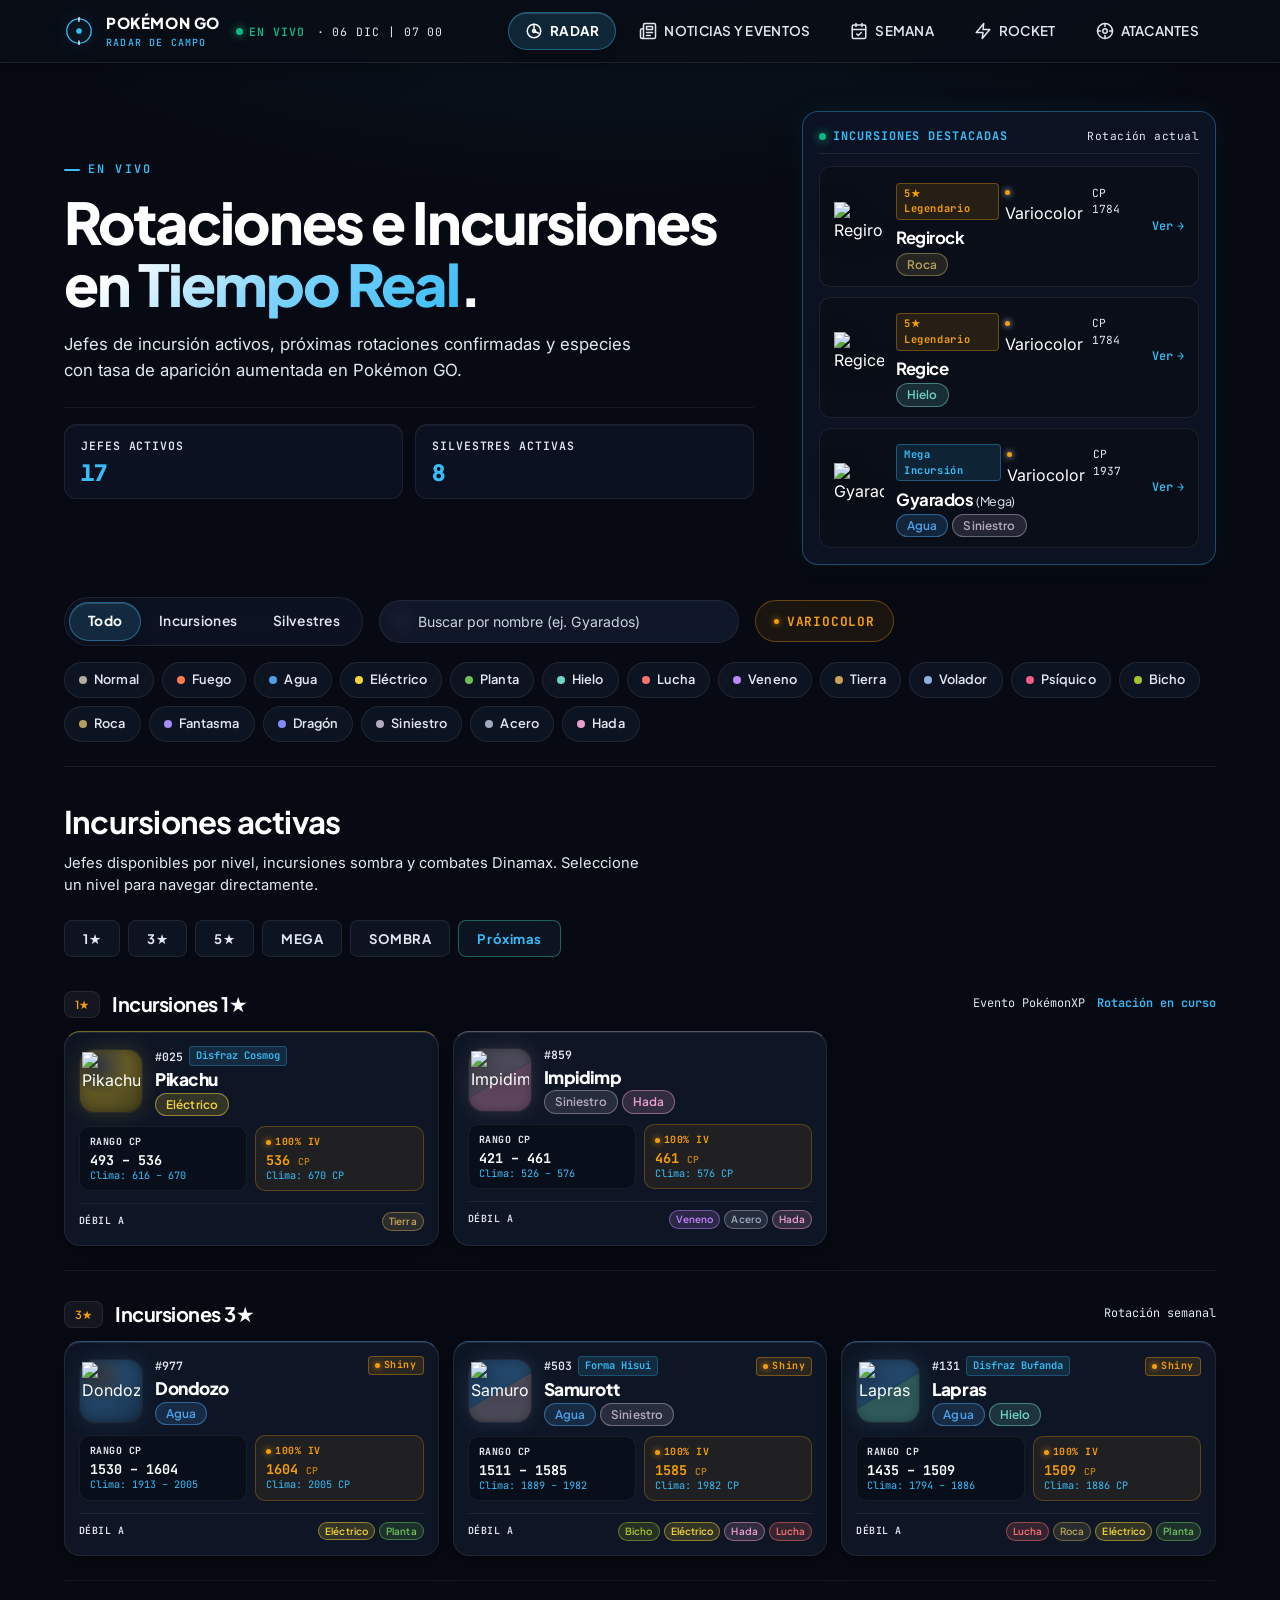
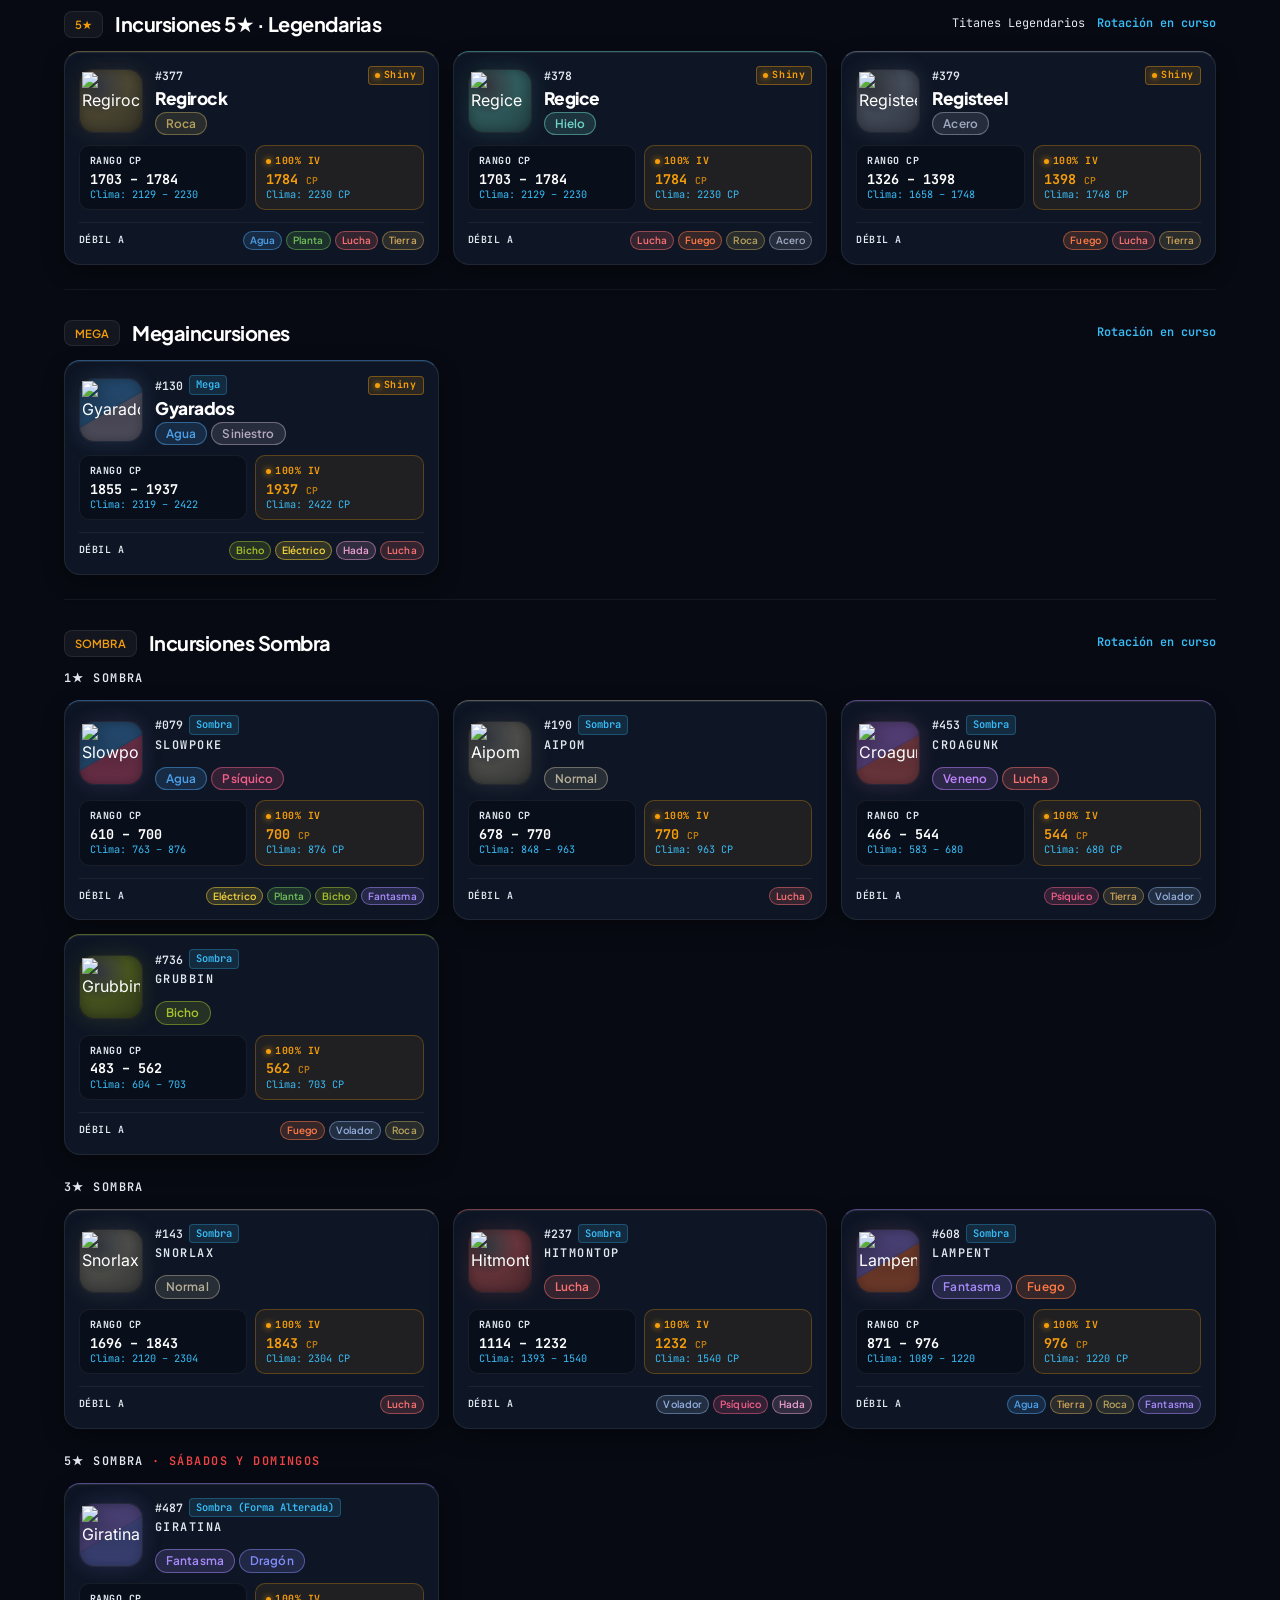
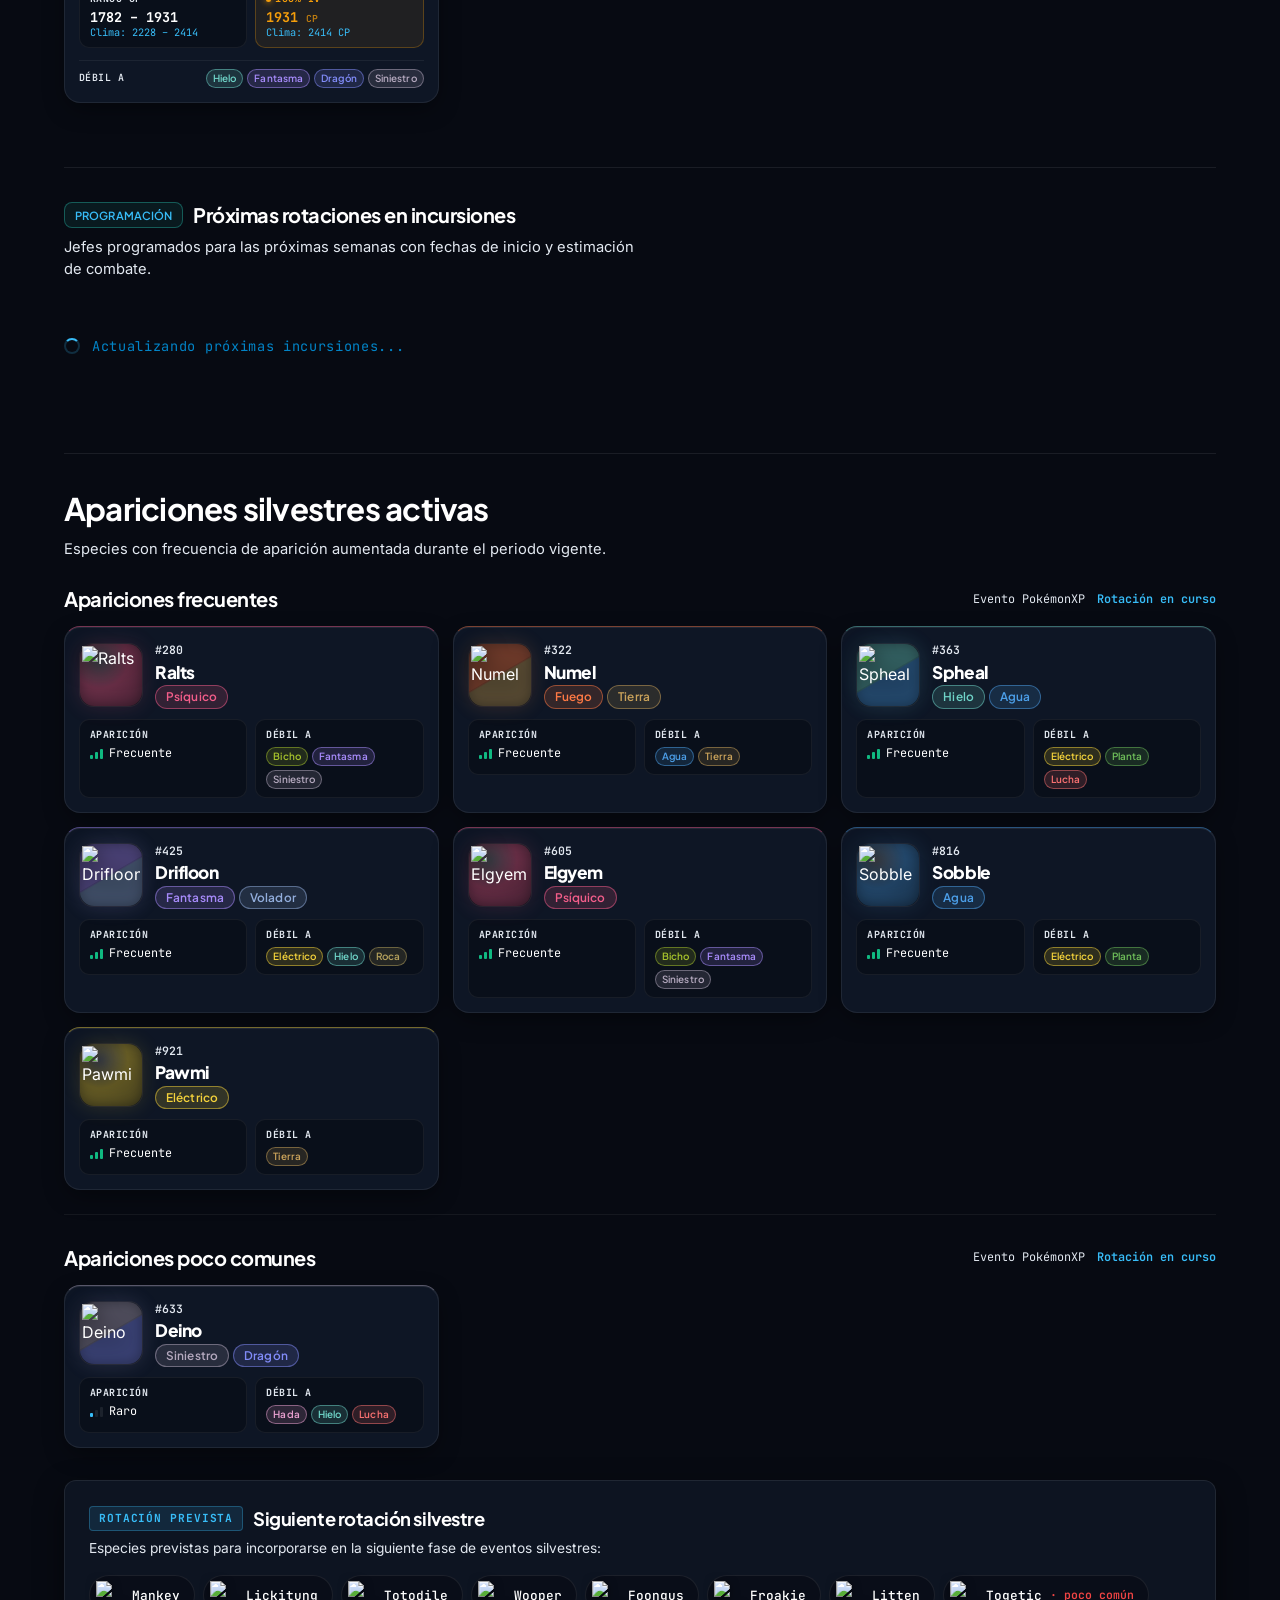
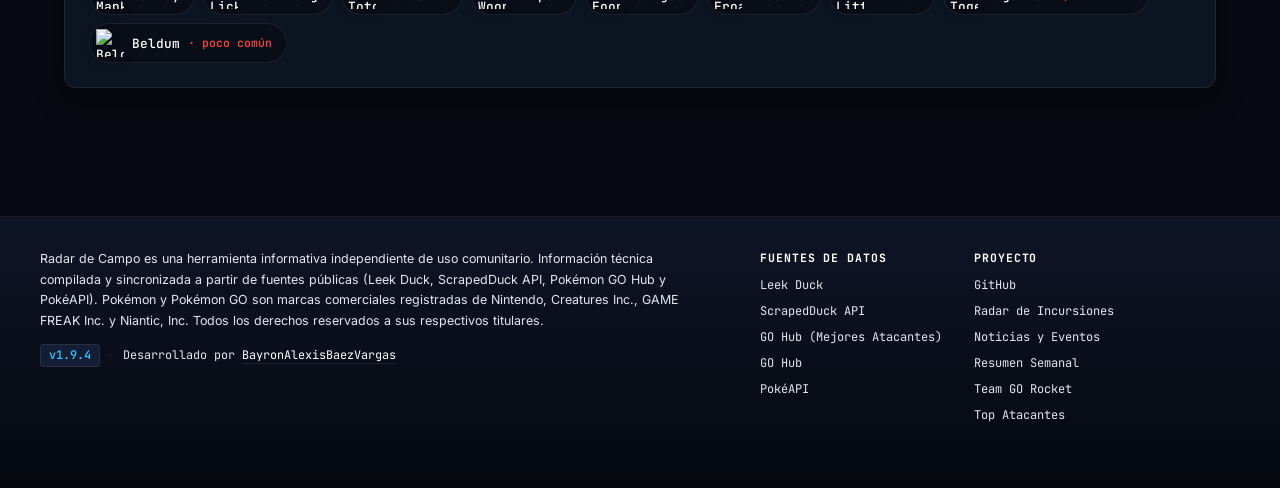
==== commit adc496ff: "feat(front) Version 1.9.4: mejora visual completa cambios de colores y margenes y diseño mejorado pa" ====
--- a/index.html
+++ b/index.html
@@ -9,7 +9,7 @@
 <meta name="viewport" content="width=device-width, initial-scale=1" />
 <title>Radar de Campo · Pokémon GO</title>
 <meta name="description" content="Incursiones activas, próximas rotaciones y apariciones silvestres en Pokémon GO." />
-<meta name="theme-color" content="#0a0f0d" />
+<meta name="theme-color" content="#090D16" />
 <meta name="view-transition" content="same-origin" />
 <meta property="og:title" content="Radar de Campo · Pokémon GO" />
 <meta property="og:description" content="Jefes de incursión activos, rotaciones programadas y apariciones silvestres en Pokémon GO." />
@@ -25,8 +25,8 @@
 <link href="https://fonts.googleapis.com/css2?family=Plus+Jakarta+Sans:wght@500;600;700;800&family=Inter:wght@400;500;600&family=JetBrains+Mono:wght@400;500;600&display=swap" rel="stylesheet">
 <link rel="manifest" href="assets/manifest.json" />
 <link rel="icon" type="image/svg+xml" href="assets/img/favicon.svg" />
-<link rel="stylesheet" href="assets/css/base.css?v=1.8.1" />
-<link rel="stylesheet" href="assets/css/home.css?v=1.8.1" />
+<link rel="stylesheet" href="assets/css/base.css?v=1.9.4" />
+<link rel="stylesheet" href="assets/css/home.css?v=1.9.4" />
 </head>
 <body data-seg="all">
 
@@ -156,26 +156,41 @@
         <span class="hud-date" id="userLocation">· Sincronizando red...</span>
       </div>
     </div>
-    <nav class="hud-nav" aria-label="Navegación principal">
-      <a href="index.html" class="hud-nav-link active">Radar</a>
-      <a href="assets/noticias.html" class="hud-nav-link">Noticias<span class="nav-text-extra"> y Eventos</span></a>
-      <a href="assets/semana.html" class="hud-nav-link">Semana</a>
-      <a href="assets/rocket.html" class="hud-nav-link">Rocket</a>
-      <a href="assets/atacantes.html" class="hud-nav-link">Atacantes</a>
-    </nav>
   </div>
 </header>
+<nav class="hud-nav" aria-label="Navegación principal">
+  <a href="index.html" class="hud-nav-link active">
+    <svg viewBox="0 0 24 24" fill="none" stroke="currentColor" stroke-width="2" stroke-linecap="round" stroke-linejoin="round" aria-hidden="true"><circle cx="12" cy="12" r="9"/><path d="M12 3v9l6 3"/><circle cx="12" cy="12" r="2"/></svg>
+    <span>Radar</span>
+  </a>
+  <a href="assets/noticias.html" class="hud-nav-link">
+    <svg viewBox="0 0 24 24" fill="none" stroke="currentColor" stroke-width="2" stroke-linecap="round" stroke-linejoin="round" aria-hidden="true"><path d="M4 22h16a2 2 0 0 0 2-2V4a2 2 0 0 0-2-2H8a2 2 0 0 0-2 2v16a2 2 0 0 1-2 2Zm0 0a2 2 0 0 1-2-2v-9c0-1.1.9-2 2-2h2"/><path d="M18 14h-8"/><path d="M15 18h-5"/><path d="M10 6h8v4h-8V6Z"/></svg>
+    <span>Noticias<span class="nav-text-extra"> y Eventos</span></span>
+  </a>
+  <a href="assets/semana.html" class="hud-nav-link">
+    <svg viewBox="0 0 24 24" fill="none" stroke="currentColor" stroke-width="2" stroke-linecap="round" stroke-linejoin="round" aria-hidden="true"><rect width="18" height="18" x="3" y="4" rx="2" ry="2"/><line x1="16" x2="16" y1="2" y2="6"/><line x1="8" x2="8" y1="2" y2="6"/><line x1="3" x2="21" y1="10" y2="10"/><path d="m9 16 2 2 4-4"/></svg>
+    <span>Semana</span>
+  </a>
+  <a href="assets/rocket.html" class="hud-nav-link">
+    <svg viewBox="0 0 24 24" fill="none" stroke="currentColor" stroke-width="2" stroke-linecap="round" stroke-linejoin="round" aria-hidden="true"><polygon points="13 2 3 14 12 14 11 22 21 10 12 10 13 2"/></svg>
+    <span>Rocket</span>
+  </a>
+  <a href="assets/atacantes.html" class="hud-nav-link">
+    <svg viewBox="0 0 24 24" fill="none" stroke="currentColor" stroke-width="2" stroke-linecap="round" stroke-linejoin="round" aria-hidden="true"><circle cx="12" cy="12" r="10"/><line x1="22" x2="18" y1="12" y2="12"/><line x1="6" x2="2" y1="12" y2="12"/><line x1="12" x2="12" y1="6" y2="2"/><line x1="12" x2="12" y1="22" y2="18"/><circle cx="12" cy="12" r="3"/></svg>
+    <span>Atacantes</span>
+  </a>
+</nav>
 
 <main>
   <section class="hero">
     <div class="hero-text">
-      <span class="kicker">Panel operativo</span>
+      <span class="kicker">En vivo</span>
       <h1 class="title">Rotaciones e Incursiones <span class="hl">en Tiempo Real</span>.</h1>
       <p class="lede">Jefes de incursión activos, próximas rotaciones confirmadas y especies con tasa de aparición aumentada en Pokémon GO.</p>
       <dl class="hud-readouts">
         <div class="readout"><dt>Jefes activos</dt><dd id="statRaids">—</dd></div>
         <div class="readout"><dt>Silvestres activas</dt><dd id="statWild">—</dd></div>
-        <div class="readout" id="seasonReadout"><dt>Temporada actual</dt><dd id="statSeason" style="font-size:1.05rem;">Sincronizando...</dd></div>
+        <div class="readout" id="seasonReadout"><dt>Temporada actual</dt><dd id="statSeason">Sincronizando...</dd></div>
       </dl>
     </div>
     <div class="hero-spotlight" id="heroSpotlight" aria-label="Incursiones destacadas">
@@ -216,7 +231,7 @@
     <div id="raidGroups"></div>
 
     <div class="upcoming-raids-section" id="upcomingRaidsSection">
-      <div class="section-title" style="margin-top:var(--sp-8);border-top:1px solid var(--line);padding-top:var(--sp-6);">
+      <div class="section-title section-divider">
         <div style="display:flex;align-items:center;gap:10px;flex-wrap:wrap;">
           <span class="tier-pill" style="color:var(--signal);border-color:rgba(45,212,191,.35);background:rgba(45,212,191,.08);">PROGRAMACIÓN</span>
           <h3 style="font-size:1.25rem;">Próximas rotaciones en incursiones</h3>
@@ -225,14 +240,14 @@
       <p class="section-sub">Jefes programados para las próximas semanas con fechas de inicio y estimación de combate.</p>
       <div id="upcomingRaidGroups">
         <div class="sync-loader" id="upcomingLoader">
-          <span class="spinner"></span> Sincronizando datos en vivo de ScrapedDuck...
+          <span class="spinner"></span> Actualizando próximas incursiones...
         </div>
       </div>
     </div>
   </section>
 
   <section id="silvestres" class="seg-wild">
-    <div class="section-title" style="margin-top:var(--sp-8);border-top:1px solid var(--line);padding-top:var(--sp-6);">
+    <div class="section-title section-divider">
       <h2>Apariciones silvestres activas</h2>
     </div>
     <p class="section-sub">Especies con frecuencia de aparición aumentada durante el periodo vigente.</p>
@@ -301,7 +316,7 @@
     <div class="foot-col">
       <p class="foot-note">Radar de Campo es una herramienta informativa independiente de uso comunitario. Información técnica compilada y sincronizada a partir de fuentes públicas (Leek Duck, ScrapedDuck API, Pokémon GO Hub y PokéAPI). Pokémon y Pokémon GO son marcas comerciales registradas de Nintendo, Creatures Inc., GAME FREAK Inc. y Niantic, Inc. Todos los derechos reservados a sus respectivos titulares.</p>
       <div class="foot-meta">
-        <span class="foot-version">v1.8.1</span>
+        <span class="foot-version">v1.9.4</span>
         <span class="foot-sep">·</span>
         <span>Desarrollado por <a href="https://github.com/BayronAlexisBaezVargas" target="_blank" rel="noopener" class="foot-author">BayronAlexisBaezVargas</a></span>
       </div>
@@ -332,6 +347,6 @@
 <script defer src="assets/js/season.js"></script>
 <script defer src="assets/js/app.js"></script>
 <script defer src="assets/js/location.js"></script>
-<script defer src="assets/js/nav.js?v=1.8.1"></script>
+<script defer src="assets/js/nav.js?v=1.9.4"></script>
 </body>
 </html>
--- a/assets/css/base.css
+++ b/assets/css/base.css
@@ -1,46 +1,163 @@
-:root{
-  --void:#090e0c;
-  --panel:#0f1714;
-  --panel-2:#15201b;
-  --panel-card:rgba(21,32,27,.75);
-  --line:#20342b;
-  --line-soft:#17251f;
-  --ink:#f2f7f4;
-  --ink-dim:#9bb5a9;
-  --ink-muted:#6b8478;
-  --signal:#2dd4bf;
-  --signal-dim:#14b8a6;
-  --alert:#f87171;
-  --gold:#fbbf24;
-  --radius-lg:18px;
-  --radius-md:12px;
-  --radius-sm:8px;
-  --sp-1:4px;--sp-2:8px;--sp-3:12px;--sp-4:16px;--sp-5:24px;--sp-6:32px;--sp-7:48px;--sp-8:64px;
-  --font-display:'Plus Jakarta Sans',system-ui,-apple-system,"Segoe UI",sans-serif;
-  --font-body:'Inter',system-ui,-apple-system,"Segoe UI",sans-serif;
-  --font-mono:'JetBrains Mono',"SFMono-Regular",Consolas,monospace;
-  --shadow-card:0 8px 24px rgba(0,0,0,.32);
-}
-*,*::before,*::after{box-sizing:border-box;}
-html{
-  -webkit-text-size-adjust:100%;
-  overflow-x:hidden;
-  max-width:100vw;
-}
-body{
-  margin:0;color:var(--ink);font-family:var(--font-body);line-height:1.5;-webkit-font-smoothing:antialiased;
-  background-color:var(--void);
-  background-image:
-    radial-gradient(ellipse 900px 520px at 14% -6%, rgba(45,212,191,.08), transparent 60%),
-    radial-gradient(ellipse 760px 520px at 98% 4%, rgba(248,113,113,.05), transparent 55%);
-  background-attachment:fixed;
-  overflow-x:hidden;
-  max-width:100vw;
-  width:100%;
-  position:relative;
-}
-
-/* ---------- Page & View Transitions (Snappy & Native) ---------- */
+/* ==========================================================================
+   PokeRadar GO · Design System Base (Poké-Tech Dark Mode)
+   Modern Tactical HUD & PWA Design System
+   ========================================================================== */
+
+:root {
+  /* Poké-Tech Core Backgrounds & Surfaces */
+  --void: #090D16;
+  --void-deep: #05080F;
+  --panel: #0E1526;
+  --panel-2: #131D33;
+  --panel-card: rgba(17, 24, 39, 0.75);
+  --panel-card-hover: rgba(26, 37, 60, 0.85);
+  --surface-header: rgba(9, 13, 22, 0.88);
+  --surface-nav-bottom: rgba(9, 13, 22, 0.95);
+
+  /* Lines, Borders & Glass Accents */
+  --line: rgba(255, 255, 255, 0.08);
+  --line-soft: rgba(255, 255, 255, 0.05);
+  --line-highlight: rgba(56, 189, 248, 0.35);
+
+  /* Typography & Ink (High-Contrast Outdoor Sunlight Readability) */
+  --ink: #FFFFFF;
+  --ink-dim: #E2E8F0;
+  --ink-muted: #CBD5E1;
+
+  /* Tactical Radar Accents */
+  --signal: #38BDF8;          /* Primary Radar Cyan */
+  --signal-dim: #0284C7;      /* Deep Radar Cyan */
+  --signal-glow: rgba(56, 189, 248, 0.35);
+  --signal-bg: rgba(56, 189, 248, 0.12);
+
+  --live: #10B981;            /* Active Radar Green */
+  --live-dim: #059669;
+  --live-glow: rgba(16, 185, 129, 0.45);
+  --live-bg: rgba(16, 185, 129, 0.12);
+
+  --alert: #EF4444;           /* Threat / Alert Red */
+  --alert-glow: rgba(239, 68, 68, 0.4);
+  --alert-bg: rgba(239, 68, 68, 0.12);
+
+  --gold: #F59E0B;            /* Legendary / 5★ Gold */
+  --gold-glow: rgba(245, 158, 11, 0.4);
+  --gold-bg: rgba(245, 158, 11, 0.12);
+
+  --rocket-red: #EF4444;      /* Team GO Rocket Red */
+  --rocket-purple: #9333EA;   /* Team GO Rocket Shadow Purple */
+  --rocket-glow: rgba(147, 51, 234, 0.45);
+
+  /* 18 Pokémon Types Design Tokens */
+  --type-normal: #94A3B8;
+  --type-fire: #FF7A45;
+  --type-water: #38BDF8;
+  --type-electric: #FACC15;
+  --type-grass: #4ADE80;
+  --type-ice: #67E8F9;
+  --type-fighting: #F87171;
+  --type-poison: #C084FC;
+  --type-ground: #E2B659;
+  --type-flying: #93C5FD;
+  --type-psychic: #F472B6;
+  --type-bug: #A3E635;
+  --type-rock: #CBD5E1;
+  --type-ghost: #A78BFA;
+  --type-dragon: #818CF8;
+  --type-dark: #A8A29E;
+  --type-steel: #94A3B8;
+  --type-fairy: #F472B6;
+
+  /* Typography Scales */
+  --font-display: 'Plus Jakarta Sans', system-ui, -apple-system, BlinkMacSystemFont, "Segoe UI", sans-serif;
+  --font-body: 'Inter', system-ui, -apple-system, BlinkMacSystemFont, "Segoe UI", sans-serif;
+  --font-mono: 'JetBrains Mono', ui-monospace, SFMono-Regular, Menlo, Monaco, Consolas, monospace;
+
+  /* Radii & Geometry */
+  --radius-xl: 20px;
+  --radius-lg: 16px;
+  --radius-md: 12px;
+  --radius-sm: 8px;
+  --radius-xs: 4px;
+  --radius-pill: 9999px;
+
+  /* Spacing Scale */
+  --sp-1: 4px;
+  --sp-2: 8px;
+  --sp-3: 12px;
+  --sp-4: 16px;
+  --sp-5: 24px;
+  --sp-6: 32px;
+  --sp-7: 48px;
+  --sp-8: 64px;
+
+  /* Shadows & Glassmorphism */
+  --shadow-sm: 0 2px 8px rgba(0, 0, 0, 0.3);
+  --shadow-card: 0 10px 30px rgba(0, 0, 0, 0.45);
+  --shadow-elevated: 0 20px 50px rgba(0, 0, 0, 0.65);
+  --blur-glass: blur(14px);
+  --blur-card: blur(12px);
+
+  /* Design System Token Aliases */
+  --surface-card: var(--panel-card);
+  --color-radar-cyan: var(--signal);
+  --color-live-green: var(--live);
+  --color-alert: var(--alert);
+  --color-gold: var(--gold);
+  --color-void: var(--void);
+  --color-border: var(--line);
+  --color-text-primary: var(--ink);
+  --color-text-muted: var(--ink-dim);
+  --color-text-dim: var(--ink-muted);
+  --space-1: var(--sp-1);
+  --space-2: var(--sp-2);
+  --space-3: var(--sp-3);
+  --space-4: var(--sp-4);
+  --space-5: var(--sp-5);
+  --space-6: var(--sp-6);
+  --space-7: var(--sp-7);
+  --space-8: var(--sp-8);
+  --space-12: 48px;
+  --radius-full: var(--radius-pill);
+  --duration-fast: 0.15s;
+  --ease-out: cubic-bezier(0.16, 1, 0.3, 1);
+}
+
+/* ==========================================================================
+   Reset & Baseline
+   ========================================================================== */
+
+*, *::before, *::after {
+  box-sizing: border-box;
+}
+
+html {
+  -webkit-text-size-adjust: 100%;
+  overflow-x: hidden;
+  max-width: 100%;
+  width: 100%;
+  scroll-behavior: smooth;
+  -webkit-tap-highlight-color: transparent;
+}
+
+body {
+  margin: 0;
+  color: var(--ink);
+  font-family: var(--font-body);
+  line-height: 1.5;
+  -webkit-font-smoothing: antialiased;
+  -moz-osx-font-smoothing: grayscale;
+  background-color: #070A12;
+  background-image: radial-gradient(ellipse 80% 45% at 50% -10%, rgba(56, 189, 248, 0.09), transparent 70%);
+  background-attachment: fixed;
+  overflow-x: hidden;
+  max-width: 100%;
+  width: 100%;
+  position: relative;
+  min-height: 100vh;
+  -webkit-tap-highlight-color: transparent;
+}
+
+/* View Transitions API Native Smoothing */
 @view-transition {
   navigation: auto;
 }
@@ -82,410 +199,1053 @@
     animation: none !important;
   }
 }
-img,svg{display:block;max-width:100%;}
-button,input{font:inherit;color:inherit;}
-a{color:inherit;}
-h1,h2,h3,h4{margin:0;font-family:var(--font-display);font-weight:700;letter-spacing:-0.025em;font-feature-settings:"cv02","cv03","cv04","cv11";overflow-wrap:break-word;}
-.stat-row dd, .readout dd, .countdown, .dex, .modal-stat-val{font-variant-numeric:tabular-nums;}
-p{margin:0;overflow-wrap:break-word;}
-ul{list-style:none;margin:0;padding:0;}
-button{background:none;border:none;cursor:pointer;}
-button:focus-visible, a:focus-visible, input:focus-visible, .card:focus-visible{outline:2px solid var(--signal);outline-offset:2px;}
-
-/* ---------- Global Hero Framing ---------- */
-.hero{
-  display:grid;grid-template-columns:1.2fr .8fr;gap:var(--sp-7);align-items:center;padding:var(--sp-7) 0 var(--sp-6);
-  width:100%;box-sizing:border-box;
-}
-@media (max-width:860px){
-  .hero{
-    grid-template-columns:1fr;padding-top:var(--sp-4);gap:var(--sp-5);text-align:left;
-  }
-  .hero-text, .hero-content{
-    text-align:left;
-  }
-  .hero-visual{
-    order:-1;max-width:170px;margin:0;
-  }
-  .kicker{
-    justify-content:flex-start;
-  }
-  .lede{
-    margin:0;text-align:left;
-  }
-}
-.kicker{font-family:var(--font-mono);letter-spacing:.2em;text-transform:uppercase;color:var(--signal);font-size:.72rem;font-weight:600;display:flex;align-items:center;gap:8px;}
-.kicker::before{content:'';width:14px;height:1.5px;background:currentColor;}
-h1.title{font-size:clamp(1.85rem,5.2vw + .5rem,3.8rem);line-height:1.05;letter-spacing:-0.035em;font-weight:800;margin:var(--sp-3) 0 var(--sp-4);overflow-wrap:break-word;}
-h1.title .hl{color:var(--signal);}
-.lede{max-width:52ch;color:var(--ink-dim);font-size:1.02rem;}
-
-@media (max-width:480px){
-  .hero{padding-top:var(--sp-3);gap:var(--sp-4);}
-  h1.title{font-size:clamp(1.4rem, 6vw, 1.95rem); margin: var(--sp-2) 0 var(--sp-3); line-height: 1.12;}
-  .lede{font-size:0.88rem; line-height: 1.45;}
-}
-@media (max-width:380px){
-  h1.title{font-size:clamp(1.28rem, 5.8vw, 1.65rem);}
-  .lede{font-size:0.82rem;}
-}
-
-/* ---------- HUD Header ---------- */
-.hud{
-  position:sticky;top:0;z-index:50;width:100%;
-  background:rgba(10,15,13,.88);backdrop-filter:blur(12px);-webkit-backdrop-filter:blur(12px);
-  border-bottom:1px solid var(--line);
+
+img, svg {
+  display: block;
+  max-width: 100%;
+}
+
+button, input {
+  font: inherit;
+  color: inherit;
+}
+
+a {
+  color: inherit;
+  text-decoration: none;
+}
+
+h1, h2, h3, h4 {
+  margin: 0;
+  font-family: var(--font-display);
+  font-weight: 700;
+  letter-spacing: -0.025em;
+  font-feature-settings: "cv02", "cv03", "cv04", "cv11";
+  overflow-wrap: break-word;
+}
+
+.stat-row dd, .readout dd, .countdown, .dex, .modal-stat-val, [data-ev-countdown] {
+  font-family: var(--font-mono);
+  font-variant-numeric: tabular-nums;
+}
+
+p {
+  margin: 0;
+  overflow-wrap: break-word;
+}
+
+ul {
+  list-style: none;
+  margin: 0;
+  padding: 0;
+}
+
+button {
+  background: none;
+  border: none;
+  cursor: pointer;
+  touch-action: manipulation;
+  -webkit-tap-highlight-color: transparent;
+}
+
+button:focus-visible, a:focus-visible, input:focus-visible, .card:focus-visible, .event-card:focus-visible {
+  outline: 2px solid var(--signal);
+  outline-offset: 2px;
+}
+
+/* Mobile Tactile Feedback */
+button:active, a:active, .hud-nav-link:active, .card:active, .event-card:active, .filter-chip:active, .seg-btn:active, .type-filter-btn:active, .rocket-mon:active, .tier-chip:active, .mini-chip:active {
+  transform: scale(0.97);
+}
+
+
+
+/* ==========================================================================
+   Header & HUD Navigation
+   Desktop: Sticky Glassmorphic Header
+   Mobile (< 768px): Top Telemetry Bar + Fixed Bottom Native Navigation Dock
+   ========================================================================== */
+
+.hud {
+  position: sticky;
+  top: 0;
+  z-index: 50;
+  width: 100%;
   view-transition-name: hud-header;
 }
-.hud-inner{
-  max-width:1180px;margin:0 auto;width:100%;box-sizing:border-box;
-  padding:var(--sp-3) var(--sp-5);
-  display:flex;align-items:center;justify-content:space-between;gap:var(--sp-4);
-}
-.hud-bar{
-  display:contents;
-}
-.hud-brand{display:flex;align-items:center;gap:var(--sp-3);min-width:0;}
-.hud-mark{width:28px;height:28px;flex:none;}
-.hud-mark circle{fill:none;stroke:var(--signal);}
-.hud-mark .core{fill:var(--signal);stroke:none;}
-.hud-word{font-family:var(--font-display);font-weight:700;letter-spacing:.05em;font-size:.92rem;text-transform:uppercase;white-space:nowrap;}
-.hud-word small{display:block;font-family:var(--font-mono);font-weight:400;letter-spacing:.1em;color:var(--ink-dim);font-size:.6rem;text-transform:uppercase;margin-top:1px;}
-.hud-nav{display:flex;align-items:center;gap:var(--sp-2);}
-.hud-nav-link{
-  display:inline-flex;align-items:center;gap:6px;padding:6px 14px;border-radius:999px;
-  font-family:var(--font-display);font-weight:700;font-size:.82rem;letter-spacing:.04em;
-  text-transform:uppercase;text-decoration:none;color:var(--ink-dim);border:1px solid transparent;
-  transition:all .15s ease;white-space:nowrap;
-}
-.hud-nav-link:hover{color:var(--ink);background:rgba(61,242,196,.07);border-color:var(--line);}
-.hud-nav-link.active{color:#04211a;background:var(--signal);border-color:var(--signal);}
-.nav-badge{
-  font-family:var(--font-mono);font-size:.6rem;font-weight:600;padding:1px 6px;border-radius:999px;
-  background:rgba(255,90,68,.25);color:var(--alert);border:1px solid rgba(255,90,68,.4);letter-spacing:.04em;
-}
-.hud-nav-link.active .nav-badge{background:rgba(0,0,0,.25);color:#04211a;border-color:rgba(0,0,0,.3);}
-.hud-status{display:flex;align-items:center;gap:var(--sp-3);font-family:var(--font-mono);font-size:.7rem;color:var(--ink-dim);text-transform:uppercase;letter-spacing:.07em;white-space:nowrap;}
-.live{display:flex;align-items:center;gap:6px;color:var(--signal);}
-.live-dot{width:7px;height:7px;border-radius:50%;background:var(--signal);flex:none;}
-@media (prefers-reduced-motion:no-preference){.live-dot{animation:livepulse 2s ease-in-out infinite;}}
-@keyframes livepulse{0%{box-shadow:0 0 0 0 rgba(61,242,196,.55);}70%{box-shadow:0 0 0 8px rgba(61,242,196,0);}100%{box-shadow:0 0 0 0 rgba(61,242,196,0);}}
-
-@media (max-width:768px){
-  .hud-inner{
-    padding:var(--sp-2) var(--sp-4);
-    flex-direction:column;
-    gap:8px;
-  }
-}
-@media (max-width:480px){
-  .hud-inner{
-    padding:var(--sp-2) 14px;
-    gap:6px;
-  }
-  .hud-bar{
-    display:flex;
-    align-items:center;
-    justify-content:space-between;
-    width:100%;
-    gap:6px;
-  }
-  .hud-brand{
-    gap:6px;
-    min-width:0;
-  }
-  .hud-mark{
-    width:24px;
-    height:24px;
-    flex-shrink:0;
-  }
-  .hud-word{
-    font-size:.82rem;
-    white-space:nowrap;
-    overflow:hidden;
-    text-overflow:ellipsis;
-  }
-  .hud-word small{
-    font-size:.58rem;
-  }
-  .hud-date{
-    display:none;
-  }
-  .hud-status{
-    font-size:.66rem;
-  }
-  .live{
-    gap:4px;
-  }
-  .hud-nav{
-    display:flex;
-    flex-wrap:nowrap;
-    overflow-x:auto;
-    -webkit-overflow-scrolling:touch;
-    width:100%;
-    background:rgba(20,31,27,.6);
-    border:1px solid rgba(255,255,255,0.05);
-    border-radius:999px;
-    padding:2px;
-    gap:3px;
-    box-sizing:border-box;
+
+.hud::before {
+  content: '';
+  position: absolute;
+  inset: 0;
+  background: var(--surface-header);
+  backdrop-filter: var(--blur-glass);
+  -webkit-backdrop-filter: var(--blur-glass);
+  border-bottom: 1px solid var(--line);
+  box-shadow: 0 4px 20px rgba(0, 0, 0, 0.35);
+  z-index: -1;
+  pointer-events: none;
+}
+
+.hud-inner {
+  max-width: 1200px;
+  margin: 0 auto;
+  width: 100%;
+  box-sizing: border-box;
+  padding: 12px var(--sp-5);
+  display: flex;
+  align-items: center;
+  justify-content: space-between;
+  gap: var(--sp-4);
+}
+
+.hud-bar {
+  display: flex;
+  align-items: center;
+  justify-content: space-between;
+  gap: var(--sp-4);
+  min-width: 0;
+}
+
+.hud-brand {
+  display: flex;
+  align-items: center;
+  gap: 12px;
+  min-width: 0;
+}
+
+.hud-mark {
+  width: 30px;
+  height: 30px;
+  flex: none;
+  filter: drop-shadow(0 0 8px rgba(56, 189, 248, 0.4));
+}
+
+.hud-mark circle {
+  fill: none;
+  stroke: var(--signal);
+}
+
+.hud-mark .core {
+  fill: var(--signal);
+  stroke: none;
+  animation: radar-core-breathe 2.2s ease-in-out infinite alternate;
+}
+
+.hud-word {
+  font-family: var(--font-display);
+  font-weight: 800;
+  letter-spacing: 0.04em;
+  font-size: 0.95rem;
+  text-transform: uppercase;
+  white-space: nowrap;
+  color: var(--ink);
+}
+
+.hud-word small {
+  display: block;
+  font-family: var(--font-mono);
+  font-weight: 500;
+  letter-spacing: 0.12em;
+  color: var(--signal);
+  font-size: 0.62rem;
+  text-transform: uppercase;
+  margin-top: 1px;
+}
+
+.hud-status {
+  display: flex;
+  align-items: center;
+  gap: var(--sp-3);
+  font-family: var(--font-mono);
+  font-size: 0.72rem;
+  color: var(--ink-dim);
+  text-transform: uppercase;
+  letter-spacing: 0.08em;
+  white-space: nowrap;
+}
+
+.live {
+  display: flex;
+  align-items: center;
+  gap: 6px;
+  color: var(--live);
+  font-weight: 600;
+}
+
+.live-dot {
+  width: 7px;
+  height: 7px;
+  border-radius: 50%;
+  background: var(--live);
+  flex: none;
+  box-shadow: 0 0 10px var(--live);
+  animation: livepulse 2s ease-in-out infinite;
+}
+
+@keyframes livepulse {
+  0% { box-shadow: 0 0 0 0 rgba(16, 185, 129, 0.7); }
+  70% { box-shadow: 0 0 0 8px rgba(16, 185, 129, 0); }
+  100% { box-shadow: 0 0 0 0 rgba(16, 185, 129, 0); }
+}
+
+.hud-date {
+  font-family: var(--font-mono);
+  font-variant-numeric: tabular-nums;
+  color: var(--ink-dim);
+}
+
+/* Desktop Navigation Menu */
+@media (min-width: 769px) {
+  .hud-nav {
+    position: fixed;
+    top: 12px;
+    right: max(var(--sp-5), calc((100vw - 1200px) / 2 + var(--sp-5)));
+    z-index: 60;
+    display: flex;
+    align-items: center;
+    gap: 6px;
+    height: 38px;
+  }
+  .hud-bar {
+    max-width: calc(100% - 460px);
+  }
+}
+
+.hud-nav-link {
+  display: inline-flex;
+  align-items: center;
+  gap: 7px;
+  padding: 8px 16px;
+  border-radius: var(--radius-pill);
+  font-family: var(--font-display);
+  font-weight: 600;
+  font-size: 0.84rem;
+  letter-spacing: 0.02em;
+  text-transform: uppercase;
+  color: var(--ink-dim);
+  border: 1px solid transparent;
+  background: transparent;
+  transition: all 0.18s cubic-bezier(0.16, 1, 0.3, 1);
+  white-space: nowrap;
+  min-height: 38px;
+}
+
+.hud-nav-link:hover {
+  color: var(--ink);
+  background: rgba(255, 255, 255, 0.05);
+  border-color: var(--line);
+  transform: translateY(-1px);
+}
+
+.hud-nav-link.active {
+  background: rgba(56, 189, 248, 0.14) !important;
+  color: #FFFFFF !important;
+  border: 1px solid rgba(56, 189, 248, 0.42) !important;
+  box-shadow: inset 0 1px 0 rgba(255, 255, 255, 0.15), 0 4px 12px rgba(0, 0, 0, 0.25) !important;
+  font-weight: 700;
+}
+
+.hud-nav-link svg {
+  width: 18px;
+  height: 18px;
+  flex-shrink: 0;
+  stroke-width: 2;
+  transition: transform 0.18s ease, stroke 0.18s ease;
+}
+
+/* ==========================================================================
+   Mobile Bottom Navigation Bar (< 768px)
+   Native PWA App-Dock Ergonomics (Thumb Zone)
+   ========================================================================== */
+
+@media (max-width: 768px) {
+  body {
+    padding-bottom: calc(88px + env(safe-area-inset-bottom, 16px));
+  }
+
+  .hud {
+    position: sticky;
+    top: 0;
+    z-index: 10000;
+    width: 100%;
+    height: 52px;
+    display: flex;
+    align-items: center;
+    background: transparent !important;
+    backdrop-filter: none !important;
+    -webkit-backdrop-filter: none !important;
+    border-bottom: none !important;
+    box-shadow: none !important;
+    view-transition-name: none !important;
+    contain: none !important;
+    filter: none !important;
+    transform: none !important;
+  }
+
+  .hud::before {
+    display: none !important;
+  }
+
+  .hud-inner {
+    height: 52px;
+    padding: 0;
+    width: 100%;
+    display: flex;
+    align-items: center;
+    justify-content: space-between;
+  }
+
+  .hud-bar {
+    width: 100%;
+    height: 52px;
+    padding: 0 12px;
+    display: flex;
+    align-items: center;
+    justify-content: space-between;
+    gap: 8px;
+    box-sizing: border-box;
+    background: rgba(9, 13, 22, 0.92);
+    backdrop-filter: blur(16px);
+    -webkit-backdrop-filter: blur(16px);
+    border-bottom: 1px solid var(--line);
+  }
+
+  .hud-brand {
+    gap: 8px;
+    align-items: center;
+    min-width: 0;
+    flex: 1 1 auto;
+    overflow: hidden;
+    display: flex;
+  }
+
+  .hud-mark {
+    width: 26px;
+    height: 26px;
+    flex-shrink: 0;
+  }
+
+  .hud-word {
+    font-size: 0.82rem;
+    line-height: 1.15;
+    overflow: hidden;
+    text-overflow: ellipsis;
+    white-space: nowrap;
+  }
+
+  .hud-word small {
+    font-size: 0.56rem;
+    letter-spacing: 0.06em;
+    overflow: hidden;
+    text-overflow: ellipsis;
+    white-space: nowrap;
+  }
+
+  .hud-status {
+    display: flex;
+    align-items: center;
+    gap: 6px;
+    font-size: 0.72rem;
+    flex: 0 0 auto;
+    white-space: nowrap;
+  }
+
+  .live {
+    font-size: 0.68rem;
+    padding: 3px 8px;
+    background: rgba(16, 185, 129, 0.12);
+    border: 1px solid rgba(16, 185, 129, 0.35);
+    border-radius: var(--radius-pill);
+    display: inline-flex;
+    align-items: center;
+    gap: 5px;
+  }
+
+  .hud-date {
+    display: inline-flex;
+    align-items: center;
+    font-size: 0.72rem;
+    font-weight: 600;
+    color: var(--ink-dim);
+    background: rgba(255, 255, 255, 0.05);
+    border: 1px solid rgba(255, 255, 255, 0.1);
+    padding: 3px 8px;
+    border-radius: var(--radius-pill);
+    letter-spacing: 0.02em;
+    max-width: none;
+    white-space: nowrap;
+  }
+
+  .hud-nav {
+    position: fixed;
+    bottom: 0;
+    left: 0;
+    right: 0;
+    top: auto;
+    height: calc(60px + env(safe-area-inset-bottom, 0px));
+    z-index: 9999;
+    background: rgba(9, 13, 22, 0.96);
+    backdrop-filter: blur(20px);
+    -webkit-backdrop-filter: blur(20px);
+    border-top: 1px solid rgba(255, 255, 255, 0.08);
+    padding: 4px 8px max(4px, env(safe-area-inset-bottom, 0px));
+    display: flex;
+    justify-content: space-around;
+    align-items: center;
+    gap: 2px;
+    margin: 0;
+    width: 100%;
+    box-sizing: border-box;
+    box-shadow: 0 -8px 32px rgba(0, 0, 0, 0.7);
+  }
+
+  .hud-nav-link {
+    flex: 1 1 0%;
+    min-width: 0;
+    height: 52px;
+    padding: 6px 2px 4px;
+    gap: 3px;
+    display: flex;
+    flex-direction: column;
+    align-items: center;
+    justify-content: center;
+    border-radius: 0;
+    font-size: 0.62rem;
+    font-family: var(--font-display);
+    font-weight: 600;
+    letter-spacing: 0;
+    text-transform: none;
+    border: none !important;
+    background: transparent !important;
+    box-shadow: none !important;
+    color: #64748B;
+    position: relative;
+    transition: color 0.16s ease, transform 0.16s ease;
+    -webkit-tap-highlight-color: transparent;
+  }
+
+  .hud-nav-link svg {
+    width: 22px;
+    height: 22px;
+    margin-bottom: 0;
+    flex-shrink: 0;
+    stroke: currentColor;
+    stroke-width: 2;
+    transition: transform 0.18s ease, stroke 0.18s ease, filter 0.18s ease;
+  }
+
+  .hud-nav-link span {
+    display: block;
+    max-width: 100%;
+    overflow: hidden;
+    text-overflow: ellipsis;
+    white-space: nowrap;
+    line-height: 1.1;
+    font-size: 0.62rem;
+  }
+
+  .hud-nav-link:hover {
+    transform: none;
+    background: transparent !important;
+    color: var(--ink);
+  }
+
+  .hud-nav-link.active {
+    background: transparent !important;
+    color: var(--signal) !important;
+    font-weight: 700;
+    border: none !important;
+    box-shadow: none !important;
+  }
+
+  .hud-nav-link.active::before {
+    content: '';
+    position: absolute;
+    top: 0;
+    left: 50%;
+    transform: translateX(-50%);
+    width: 28px;
+    height: 3px;
+    border-radius: 0 0 4px 4px;
+    background: var(--signal);
+    box-shadow: 0 2px 10px var(--signal);
+  }
+
+  .hud-nav-link.active svg {
+    stroke: var(--signal);
+    filter: drop-shadow(0 0 8px rgba(56, 189, 248, 0.5));
+    transform: translateY(-1px);
+  }
+
+  .nav-text-extra {
+    display: none !important;
+  }
+}
+
+@media (max-width: 480px) {
+  .hud-word {
+    font-size: 0.82rem;
+  }
+  .hud-status {
+    gap: 4px;
+    font-size: 0.68rem;
+  }
+  .hud-date {
+    font-size: 0.68rem;
+    padding: 2px 6px;
+  }
+}
+
+@media (max-width: 420px) {
+  .hud-status {
+    gap: 4px;
+  }
+  .hud-status .live {
+    display: none !important;
+  }
+  .hud-date {
+    font-size: 0.68rem;
+    padding: 3px 8px;
+    max-width: none;
+    display: inline-flex;
+    align-items: center;
+    white-space: nowrap;
+  }
+  .hud-date::before {
+    content: '';
+    width: 6px;
+    height: 6px;
+    border-radius: 50%;
+    background: var(--live);
+    box-shadow: 0 0 6px var(--live);
+    margin-right: 6px;
+    display: inline-block;
+    flex-shrink: 0;
+    animation: livepulse 2s ease-in-out infinite;
+  }
+}
+
+/* ==========================================================================
+   Main Content Layout
+   ========================================================================== */
+
+main {
+  max-width: 1200px;
+  margin: 0 auto;
+  padding: 0 var(--sp-5) var(--sp-8);
+  width: 100%;
+  box-sizing: border-box;
+}
+
+@media (max-width: 768px) {
+  main {
+    padding: 0 var(--sp-4) var(--sp-6);
+  }
+}
+
+@media (max-width: 480px) {
+  main {
+    padding: 0 14px var(--sp-6);
+  }
+}
+
+/* ==========================================================================
+   Hero Global Section
+   ========================================================================== */
+
+.hero {
+  display: grid;
+  grid-template-columns: 1.25fr 0.75fr;
+  gap: var(--sp-7);
+  align-items: center;
+  padding: var(--sp-7) 0 var(--sp-6);
+  width: 100%;
+  box-sizing: border-box;
+}
+
+@media (max-width: 768px) {
+  .hero {
+    grid-template-columns: 1fr;
+    padding: 8px 0 6px !important;
+    gap: 6px;
+  }
+  .hero-visual {
+    display: none !important;
+  }
+  .kicker, .hero .kicker {
+    display: none !important;
+  }
+  h1.title {
+    font-size: 1.15rem !important;
+    line-height: 1.2 !important;
+    margin: 0 0 6px 0 !important;
+    font-weight: 800;
+  }
+  .lede, .hero .lede {
+    display: none !important;
+  }
+  .section-sub {
+    display: none !important;
+  }
+}
+
+.kicker {
+  font-family: var(--font-mono);
+  letter-spacing: 0.18em;
+  text-transform: uppercase;
+  color: var(--signal);
+  font-size: 0.74rem;
+  font-weight: 600;
+  display: flex;
+  align-items: center;
+  gap: 8px;
+}
+
+.kicker::before {
+  content: '';
+  width: 16px;
+  height: 2px;
+  background: currentColor;
+  border-radius: 2px;
+}
+
+h1.title {
+  font-size: clamp(1.85rem, 5vw + 0.5rem, 3.6rem);
+  line-height: 1.08;
+  letter-spacing: -0.035em;
+  font-weight: 800;
+  margin: var(--sp-3) 0 var(--sp-4);
+  color: var(--ink);
+  overflow-wrap: break-word;
+}
+
+h1.title .hl {
+  background: linear-gradient(135deg, #FFFFFF 15%, #7DD3FC 55%, #38BDF8 100%);
+  -webkit-background-clip: text;
+  -webkit-text-fill-color: transparent;
+}
+
+.lede {
+  max-width: 52ch;
+  color: var(--ink-dim);
+  font-size: 1.05rem;
+  line-height: 1.55;
+}
+
+@media (max-width: 480px) {
+  h1.title {
+    font-size: clamp(1.45rem, 6.5vw, 2.1rem);
+    margin: var(--sp-2) 0 var(--sp-3);
+  }
+  .lede {
+    font-size: 0.92rem;
+  }
+}
+
+/* Telemetry Readouts (Dashboard & Noticias) */
+.hud-readouts {
+  display: grid;
+  grid-template-columns: repeat(auto-fit, minmax(135px, 1fr));
+  gap: var(--sp-3);
+  margin-top: var(--sp-5);
+  padding-top: var(--sp-4);
+  border-top: 1px solid rgba(255, 255, 255, 0.06);
+  width: 100%;
+  box-sizing: border-box;
+}
+
+.readout {
+  background: rgba(15, 23, 42, 0.6) !important;
+  border: 1px solid rgba(255, 255, 255, 0.07) !important;
+  box-shadow: inset 0 1px 0 rgba(255, 255, 255, 0.06) !important;
+  border-radius: 12px !important;
+  padding: 12px 14px;
+  text-align: left;
+  transition: transform 0.18s cubic-bezier(0.16, 1, 0.3, 1), border-color 0.18s ease, box-shadow 0.18s ease;
+  box-sizing: border-box;
+}
+
+.readout:hover {
+  transform: translateY(-2px);
+  border-color: rgba(56, 189, 248, 0.4);
+  box-shadow: 0 8px 24px rgba(0, 0, 0, 0.4), 0 0 16px rgba(56, 189, 248, 0.15);
+}
+
+.readout dt {
+  font-family: var(--font-mono);
+  font-size: 0.7rem;
+  letter-spacing: 0.08em;
+  text-transform: uppercase;
+  color: var(--ink-dim);
+  margin-bottom: 4px;
+  font-weight: 600;
+}
+
+.readout dd {
+  margin: 0;
+  font-family: var(--font-display);
+  font-weight: 800;
+  font-size: 1.35rem;
+  line-height: 1.2;
+  overflow-wrap: break-word;
+}
+
+.readout dd span {
+  color: var(--signal);
+}
+
+#seasonReadout dt {
+  color: var(--live);
+}
+
+#seasonReadout dd {
+  font-size: 1.05rem;
+  color: var(--ink);
+}
+
+@media (max-width: 768px) {
+  .hud-readouts {
+    display: grid !important;
+    grid-template-columns: repeat(2, 1fr) !important;
+    gap: 6px !important;
+    background: rgba(14, 21, 38, 0.85) !important;
+    border: 1px solid var(--line) !important;
+    border-radius: 12px !important;
+    padding: 8px !important;
+    margin-top: 8px !important;
+  }
+  .readout {
+    background: rgba(15, 23, 42, 0.6) !important;
+    border: 1px solid rgba(255, 255, 255, 0.07) !important;
+    box-shadow: inset 0 1px 0 rgba(255, 255, 255, 0.06) !important;
+    border-radius: 12px !important;
+    padding: 8px 10px !important;
+    text-align: left !important;
+  }
+  .readout dt {
+    font-size: 0.6rem !important;
+    margin-bottom: 2px !important;
+  }
+  .readout dd {
+    font-size: 1.05rem !important;
+  }
+  #seasonReadout {
+    grid-column: 1 / -1 !important; /* La temporada ocupa todo el ancho abajo */
+  }
+  #seasonReadout dd {
+    font-size: 0.82rem !important;
+  }
+}
+
+/* ==========================================================================
+   Section Titles & Subtitles
+   ========================================================================== */
+
+.section-title {
+  display: flex;
+  align-items: baseline;
+  justify-content: space-between;
+  gap: var(--sp-4);
+  margin-bottom: 6px;
+  flex-wrap: wrap;
+}
+
+.section-title h2, .section-title h3 {
+  font-size: clamp(1.35rem, 2.2vw + 0.5rem, 1.95rem);
+  color: var(--ink);
+  overflow-wrap: break-word;
+}
+
+.section-sub {
+  color: var(--ink-dim);
+  margin-bottom: var(--sp-5);
+  max-width: 65ch;
+  font-size: 0.92rem;
+  line-height: 1.5;
+}
+
+@media (max-width: 480px) {
+  .section-sub {
+    font-size: 0.86rem;
+    margin-bottom: var(--sp-4);
+  }
+}
+
+.section-divider {
+  margin-top: var(--sp-8);
+  border-top: 1px solid var(--line);
+  padding-top: var(--sp-6);
+}
+
+@media (max-width: 768px) {
+  .section-divider {
+    margin-top: 20px;
+    padding-top: 16px;
+    border-top: 1px solid var(--line);
+  }
+}
+
+/* ==========================================================================
+   Pills, Badges & Chips
+   ========================================================================== */
+
+.tier-pill {
+  font-family: var(--font-display);
+  font-size: 0.7rem;
+  letter-spacing: 0.01em;
+  background: rgba(255, 255, 255, 0.05);
+  border: 1px solid var(--line);
+  color: var(--gold);
+  padding: 4px 10px;
+  border-radius: var(--radius-sm);
+  font-weight: 600;
+  display: inline-flex;
+  align-items: center;
+}
+
+.badge {
+  display: inline-flex;
+  align-items: center;
+  border: 1px solid;
+  border-radius: var(--radius-pill);
+  padding: 3px 10px;
+  font-size: 0.74rem;
+  font-family: var(--font-display);
+  letter-spacing: 0.01em;
+  white-space: nowrap;
+  line-height: 1.3;
+  font-weight: 600;
+  transition: transform 0.15s ease;
+}
+
+.type-chips {
+  display: flex;
+  flex-wrap: wrap;
+  gap: 8px;
+  width: 100%;
+}
+
+.chip {
+  border: 1px solid var(--line);
+  background: var(--panel-card);
+  backdrop-filter: blur(8px);
+  -webkit-backdrop-filter: blur(8px);
+  color: var(--ink-dim);
+  border-radius: var(--radius-pill);
+  padding: 6px 14px;
+  font-size: 0.8rem;
+  font-family: var(--font-display);
+  font-weight: 600;
+  cursor: pointer;
+  letter-spacing: 0.01em;
+  transition: all 0.18s ease;
+  text-decoration: none;
+  display: inline-flex;
+  align-items: center;
+  white-space: nowrap;
+  min-height: 36px;
+}
+
+.chip:hover {
+  border-color: rgba(255, 255, 255, 0.2);
+  color: var(--ink);
+  background: rgba(255, 255, 255, 0.06);
+  transform: translateY(-1px);
+}
+
+.type-chip.active {
+  background: rgba(56, 189, 248, 0.14) !important;
+  color: #FFFFFF !important;
+  border: 1px solid rgba(56, 189, 248, 0.42) !important;
+  box-shadow: inset 0 1px 0 rgba(255, 255, 255, 0.15), 0 4px 12px rgba(0, 0, 0, 0.25) !important;
+  font-weight: 700;
+}
+
+.type-chip::before {
+  content: '';
+  width: 8px;
+  height: 8px;
+  border-radius: 50%;
+  background: var(--tc, var(--signal));
+  display: inline-block;
+  margin-right: 7px;
+}
+
+@media (max-width: 768px) {
+  .type-chips {
+    flex-wrap: nowrap;
+    overflow-x: auto;
+    overflow-y: hidden;
+    scroll-snap-type: x mandatory;
+    -webkit-overflow-scrolling: touch;
     scrollbar-width: none;
-  }
-  .hud-nav::-webkit-scrollbar { display: none; }
-  .hud-nav-link{
-    flex-shrink:0;
-    padding:6px 11px;
-    font-size:.76rem;
-    letter-spacing:.02em;
-  }
-  .nav-text-extra{
-    display:none;
-  }
-  .nav-badge{
-    padding:1px 4px;
-    font-size:.54rem;
-  }
-}
-@media (max-width:380px){
-  .hud-inner{
-    padding:var(--sp-2) 12px;
-  }
-  .hud-mark{
-    width:22px;
-    height:22px;
-  }
-  .hud-word{
-    font-size:.76rem;
-  }
-  .hud-word small{
-    font-size:.52rem;
-  }
-  .hud-status{
-    font-size:.60rem;
-  }
-  .hud-nav-link{
-    padding:5px 7px;
-    font-size:.68rem;
-    gap:3px;
-  }
-  .nav-badge{
-    padding:1px 3px;
-    font-size:.50rem;
-  }
-}
-
-/* ---------- Main Container ---------- */
-main{
-  max-width:1180px;margin:0 auto;padding:0 var(--sp-5) var(--sp-8);
-  width:100%;box-sizing:border-box;
-}
-@media (max-width:768px){
-  main{
-    padding:0 var(--sp-4) var(--sp-6);
-  }
-}
-@media (max-width:480px){
-  main{
-    padding:0 14px var(--sp-6);
-  }
-}
-@media (max-width:380px){
-  main{
-    padding:0 12px var(--sp-6);
-  }
-}
-
-/* ---------- Global Section Titles & Badges ---------- */
-.section-title{display:flex;align-items:baseline;justify-content:space-between;gap:var(--sp-4);margin-bottom:6px;flex-wrap:wrap;}
-.section-title h2{font-size:clamp(1.4rem,2vw + .6rem,2rem);overflow-wrap:break-word;}
-.section-sub{color:var(--ink-dim);margin-bottom:var(--sp-5);max-width:64ch;font-size:.92rem;overflow-wrap:break-word;}
-
-@media (max-width:480px){
-  .section-title h2{font-size:clamp(1.2rem, 5vw, 1.55rem);}
-  .section-sub{font-size:0.86rem; margin-bottom:var(--sp-4);}
-}
-@media (max-width:380px){
-  .section-title h2{font-size:1.15rem;}
-}
-
-.tier-pill{font-family:var(--font-mono);font-size:.68rem;letter-spacing:.1em;background:var(--panel-2);border:1px solid rgba(255,255,255,0.05);color:var(--gold);padding:4px 10px;border-radius:6px;transition:box-shadow .3s ease;}
-.badge{display:inline-flex;align-items:center;border:1px solid;border-radius:999px;padding:3px 10px;font-size:.74rem;font-family:var(--font-mono);letter-spacing:.02em;white-space:nowrap;line-height:1.3;font-weight:600;}
-.type-chips{display:flex;flex-wrap:wrap;gap:8px;width:100%;order:3;}
-.chip{border:1px solid var(--line-soft);background:var(--panel);color:var(--ink-dim);border-radius:999px;padding:6px 14px;font-size:.78rem;font-family:var(--font-mono);font-weight:500;cursor:pointer;letter-spacing:.02em;transition:border-color .15s ease,color .15s ease,background .15s ease;text-decoration:none;display:inline-flex;align-items:center;white-space:nowrap;min-height:34px;}
-.chip:hover{border-color:var(--ink-dim);color:var(--ink);}
-.type-chip.active{color:#090e0c;border-color:transparent;background:var(--tc);font-weight:700;}
-.type-chip::before{content:'';width:8px;height:8px;border-radius:50%;background:var(--tc);display:inline-block;margin-right:7px;}
-.empty-note{display:none;color:var(--ink-dim);font-family:var(--font-mono);font-size:.82rem;padding:var(--sp-3) 0 var(--sp-2);}
-
-/* ---------- Telemetry Readouts (Global) ---------- */
-.hud-readouts{
-  display:grid;grid-template-columns:repeat(auto-fit,minmax(130px,1fr));gap:var(--sp-3);
-  margin-top:var(--sp-5);padding-top:var(--sp-4);border-top:1px dashed var(--line);
-  width:100%;box-sizing:border-box;
-}
-.readout{
-  background:linear-gradient(165deg, rgba(21,32,27,.75) 0%, rgba(13,20,17,.85) 100%);
-  border:1px solid rgba(255,255,255,0.06);
-  border-left:2px solid var(--signal-dim);
-  border-radius:var(--radius-md);
-  padding:var(--sp-3) var(--sp-4);text-align:left;
-  box-shadow:0 4px 16px rgba(0,0,0,0.22);
-  transition:transform .18s ease, border-color .18s ease;
-  box-sizing:border-box;
-}
-.readout:hover{
-  transform:translateY(-2px);
-  border-color:rgba(45,212,191,0.3);
-}
-.readout dt{font-family:var(--font-mono);font-size:.72rem;letter-spacing:.08em;text-transform:uppercase;color:var(--ink-dim);margin-bottom:4px;font-weight:500;}
-.readout dd{margin:0;font-family:var(--font-display);font-weight:700;font-size:1.35rem;line-height:1.2;overflow-wrap:break-word;}
-.readout dd span{color:var(--signal);}
-
-@media (max-width:480px){
-  .hud-readouts{grid-template-columns: 1fr 1fr; gap: 8px; margin-top: var(--sp-4); padding-top: var(--sp-3);}
-  .readout{padding: 8px 10px;}
-  .readout dd{font-size: 1.12rem;}
-  #seasonReadout{grid-column: 1 / -1;}
-}
-@media (max-width:380px){
-  .hud-readouts{grid-template-columns: 1fr; gap: 6px;}
-  .readout{padding: 6px 8px;}
-  .readout dd{font-size: 1.02rem;}
-  .readout dt{font-size: 0.66rem;}
-}
-
-/* ---------- Hero Spotlight Panel (Global) ---------- */
-.hero-spotlight{
-  width:100%;max-width:440px;margin:0 auto;box-sizing:border-box;
-}
-.spotlight-card{
-  background:linear-gradient(165deg, rgba(21,32,27,.9) 0%, rgba(15,23,20,.85) 100%);
-  border:1px solid var(--line);
-  border-radius:var(--radius-lg);
-  padding:var(--sp-4);
-  box-shadow:var(--shadow-card), 0 0 0 1px rgba(255,255,255,0.03) inset;
-  backdrop-filter:blur(16px);
-  -webkit-backdrop-filter:blur(16px);
-  box-sizing:border-box;
-}
-@media (max-width:480px){
-  .spotlight-card{padding: var(--sp-3);}
-}
-.spotlight-header{
-  display:flex;align-items:center;justify-content:space-between;gap:var(--sp-2);
-  margin-bottom:var(--sp-3);padding-bottom:var(--sp-2);border-bottom:1px solid var(--line-soft);
-}
-.spotlight-badge{
-  display:inline-flex;align-items:center;gap:6px;font-family:var(--font-mono);font-size:.72rem;
-  letter-spacing:.08em;color:var(--signal);font-weight:600;text-transform:uppercase;
-}
-.spotlight-note{
-  font-family:var(--font-mono);font-size:.68rem;color:var(--ink-dim);letter-spacing:.04em;
-}
-.spotlight-list{
-  display:flex;flex-direction:column;gap:10px;
-}
-.spotlight-item{
-  display:flex;align-items:center;gap:12px;background:rgba(9,14,12,.7);border:1px solid var(--line-soft);
-  border-radius:var(--radius-md);padding:10px 12px;cursor:pointer;transition:border-color .18s ease, transform .18s ease, background .18s ease;
-  text-decoration:none;color:inherit;min-height:48px;box-sizing:border-box;
-}
-.spotlight-item:hover{
-  border-color:var(--signal);background:rgba(45,212,191,.08);transform:translateX(3px);
-}
-.spotlight-item:focus-visible{
-  outline:2px solid var(--signal);outline-offset:2px;
-}
-.spotlight-avatar{
-  width:48px;height:48px;flex:none;position:relative;display:flex;align-items:center;justify-content:center;
-}
-.spotlight-avatar img{
-  width:100%;height:100%;object-fit:contain;filter:drop-shadow(0 3px 6px rgba(0,0,0,.45));
-}
-.spotlight-info{
-  flex:1;min-width:0;
-}
-.spotlight-meta{
-  display:flex;align-items:center;gap:6px;margin-bottom:2px;
-}
-.spotlight-tier{
-  font-family:var(--font-mono);font-size:.65rem;font-weight:700;letter-spacing:.06em;
-  padding:2px 7px;border-radius:4px;background:rgba(251,191,36,.14);color:var(--gold);border:1px solid rgba(251,191,36,.3);
-}
-.spotlight-tier.mega{
-  background:rgba(45,212,191,.14);color:var(--signal);border-color:rgba(45,212,191,.35);
-}
-.spotlight-name{
-  font-family:var(--font-display);font-weight:700;font-size:1.02rem;line-height:1.2;
-  white-space:nowrap;overflow:hidden;text-overflow:ellipsis;color:var(--ink);
-}
-@media (max-width:380px){
-  .spotlight-name{font-size: 0.92rem;}
-}
-.spotlight-tags{
-  display:flex;align-items:center;gap:4px;margin-top:4px;flex-wrap:wrap;
-}
-
-/* ---------- Global Controls & Search Bar ---------- */
-.controls{display:flex;flex-wrap:wrap;gap:var(--sp-4);align-items:center;margin-bottom:var(--sp-6);padding-bottom:var(--sp-5);border-bottom:1px solid var(--line);width:100%;box-sizing:border-box;}
-.segment{display:inline-flex;border:1px solid var(--line-soft);border-radius:999px;padding:3px;background:var(--panel);flex:none;box-sizing:border-box;}
-.seg-btn{border:0;background:transparent;color:var(--ink-dim);padding:8px 18px;border-radius:999px;font-family:var(--font-display);font-weight:600;letter-spacing:.02em;cursor:pointer;font-size:.88rem;white-space:nowrap;transition:background .15s ease,color .15s ease;min-height:38px;touch-action:manipulation;}
-.seg-btn:hover{color:var(--ink);background:rgba(255,255,255,0.04);}
-.seg-btn.active{background:var(--signal);color:#04211a;font-weight:700;}
-.search-wrap{position:relative;flex:1;min-width:200px;max-width:340px;box-sizing:border-box;}
-.search-wrap input{width:100%;background:var(--panel-2);border:1px solid var(--line-soft);border-radius:999px;padding:10px 16px 10px 36px;color:var(--ink);font-family:var(--font-body);font-size:.86rem;min-height:40px;box-sizing:border-box;}
-.search-wrap input::placeholder{color:var(--ink-dim);}
-.search-wrap input:focus{outline:none;border-color:var(--signal);box-shadow:0 0 0 3px rgba(45,212,191,.15);}
-.search-wrap svg{position:absolute;left:13px;top:50%;transform:translateY(-50%);width:15px;height:15px;stroke:var(--ink-dim);pointer-events:none;}
-
-@media (max-width:680px){
-  .controls{flex-direction:column;align-items:stretch;gap:var(--sp-3);}
-  .segment{
-    width:100%;display:flex;overflow-x:auto;-webkit-overflow-scrolling:touch;
-    scrollbar-width:none;box-sizing:border-box;
-  }
-  .segment::-webkit-scrollbar{display:none;}
-  .seg-btn{flex:1;text-align:center;padding:10px 14px;font-size:.85rem;min-height:44px;}
-  .search-wrap{max-width:100%;width:100%;min-width:0;}
-  .search-wrap input{min-height:44px;font-size:.9rem;}
-}
-
-/* ---------- Global Mini Chips & Reveal Animation ---------- */
-.mini-chip{
-  display:inline-flex;align-items:center;gap:8px;
-  border:1px solid var(--line-soft);background:rgba(9,14,12,.7);
-  border-radius:999px;padding:4px 14px 4px 6px;font-size:.78rem;
-  font-family:var(--font-mono);font-weight:500;
-  cursor:pointer;transition:all .18s ease;color:var(--ink);
-  min-height:36px;user-select:none;box-sizing:border-box;
-}
-.mini-chip:hover,.mini-chip:focus-visible{
-  border-color:var(--signal);background:rgba(45,212,191,.08);transform:translateY(-2px);
-  box-shadow:0 4px 12px rgba(0,0,0,.3);outline:none;
-}
-.mini-chip .mini-mon-img{width:26px;height:26px;object-fit:contain;filter:drop-shadow(0 2px 4px rgba(0,0,0,.4));}
-.card-click-hint{
-  font-family:var(--font-mono);font-size:.72rem;color:var(--signal-dim);
-  letter-spacing:.06em;text-transform:uppercase;margin-top:6px;text-align:center;
-  opacity:0;transition:opacity .15s ease;
-}
-.card:hover .card-click-hint, .event-card:hover .card-click-hint{opacity:1;}
-
-.reveal{
-  opacity:1;
-  transform:none;
-}
-@media (prefers-reduced-motion:no-preference){
-  .reveal.in{
-    animation:revealFade .16s cubic-bezier(0.16, 1, 0.3, 1) both;
-  }
-}
-@keyframes revealFade{
-  from{opacity:.65;}
-  to{opacity:1;}
-}
-
-/* ---------- Modal Quick Info (Global) ---------- */
+    -ms-overflow-style: none;
+    padding: 4px 0 8px;
+    margin: 0;
+    width: 100%;
+    box-sizing: border-box;
+  }
+
+  .type-chips::-webkit-scrollbar {
+    display: none;
+  }
+
+  .chip, .type-chip {
+    flex-shrink: 0;
+    scroll-snap-align: start;
+  }
+}
+
+.empty-note {
+  display: none;
+  color: var(--ink-dim);
+  font-family: var(--font-mono);
+  font-size: 0.84rem;
+  padding: var(--sp-4) 0 var(--sp-2);
+}
+
+/* ==========================================================================
+   Controls & Search Bar
+   ========================================================================== */
+
+.controls {
+  display: flex;
+  flex-wrap: wrap;
+  gap: var(--sp-4);
+  align-items: center;
+  margin-bottom: var(--sp-6);
+  padding-bottom: var(--sp-5);
+  border-bottom: 1px solid var(--line);
+  width: 100%;
+  box-sizing: border-box;
+}
+
+.segment {
+  display: inline-flex;
+  border: 1px solid var(--line);
+  border-radius: var(--radius-pill);
+  padding: 4px;
+  background: rgba(14, 21, 38, 0.8);
+  backdrop-filter: blur(10px);
+  flex: none;
+  box-sizing: border-box;
+}
+
+.seg-btn {
+  border: 0;
+  background: transparent;
+  color: var(--ink-dim);
+  padding: 8px 18px;
+  border-radius: var(--radius-pill);
+  font-family: var(--font-display);
+  font-weight: 600;
+  letter-spacing: 0.02em;
+  cursor: pointer;
+  font-size: 0.86rem;
+  white-space: nowrap;
+  transition: all 0.16s ease;
+  min-height: 38px;
+  touch-action: manipulation;
+}
+
+.seg-btn:hover {
+  color: var(--ink);
+  background: rgba(255, 255, 255, 0.05);
+}
+
+.seg-btn.active {
+  background: rgba(56, 189, 248, 0.14) !important;
+  color: #FFFFFF !important;
+  border: 1px solid rgba(56, 189, 248, 0.42) !important;
+  box-shadow: inset 0 1px 0 rgba(255, 255, 255, 0.15), 0 4px 12px rgba(0, 0, 0, 0.25) !important;
+  font-weight: 700;
+}
+
+.search-wrap {
+  position: relative;
+  flex: 1;
+  min-width: 220px;
+  max-width: 360px;
+  box-sizing: border-box;
+}
+
+.search-wrap input {
+  width: 100%;
+  background: rgba(19, 29, 51, 0.7);
+  border: 1px solid var(--line);
+  border-radius: var(--radius-pill);
+  padding: 10px 16px 10px 38px;
+  color: var(--ink);
+  font-family: var(--font-body);
+  font-size: 0.88rem;
+  min-height: 42px;
+  box-sizing: border-box;
+  backdrop-filter: blur(8px);
+  transition: border-color 0.18s ease, box-shadow 0.18s ease;
+}
+
+.search-wrap input::placeholder {
+  color: var(--ink-muted);
+}
+
+.search-wrap input:focus {
+  outline: none;
+  border-color: var(--signal);
+  box-shadow: 0 0 0 3px rgba(56, 189, 248, 0.2);
+}
+
+.search-wrap svg {
+  position: absolute;
+  left: 14px;
+  top: 50%;
+  transform: translateY(-50%);
+  width: 16px;
+  height: 16px;
+  stroke: var(--ink-dim);
+  pointer-events: none;
+}
+
+@media (max-width: 768px) {
+  .controls {
+    flex-direction: column;
+    align-items: stretch;
+    gap: var(--sp-3);
+  }
+  .segment {
+    width: 100%;
+    display: flex;
+    overflow-x: auto;
+    -webkit-overflow-scrolling: touch;
+    scrollbar-width: none;
+    box-sizing: border-box;
+  }
+  .segment::-webkit-scrollbar { display: none; }
+  .seg-btn {
+    flex: 1;
+    text-align: center;
+    padding: 7px 4px;
+    font-size: 0.75rem;
+    min-height: 38px;
+  }
+  .search-wrap {
+    max-width: 100%;
+    width: 100%;
+    min-width: 0;
+  }
+  .search-wrap input {
+    font-size: 16px !important; /* 16px prevents iOS Safari auto-zoom */
+    min-height: 44px;
+    height: 44px;
+    padding: 10px 16px 10px 38px;
+    box-sizing: border-box;
+  }
+}
+
+/* ==========================================================================
+   Modals & Dialogs (Unified Tactical Glassmorphism)
+   ========================================================================== */
+
 dialog.modal-backdrop {
   position: fixed;
   inset: 0;
@@ -497,9 +1257,9 @@
   padding: 0;
   box-sizing: border-box;
   border: none;
-  background: rgba(5,8,7,.86);
-  backdrop-filter: blur(8px);
-  -webkit-backdrop-filter: blur(8px);
+  background: rgba(5, 8, 15, 0.86);
+  backdrop-filter: blur(12px);
+  -webkit-backdrop-filter: blur(12px);
   color: inherit;
   display: flex;
   align-items: center;
@@ -510,295 +1270,724 @@
   z-index: 1000;
   opacity: 0;
   pointer-events: none;
-  transition: opacity 0.25s ease;
-}
+  transition: opacity 0.22s ease;
+}
+
 dialog.modal-backdrop::backdrop {
-  background: rgba(5,8,7,.86);
-  backdrop-filter: blur(8px);
-  -webkit-backdrop-filter: blur(8px);
-}
+  background: rgba(5, 8, 15, 0.86);
+  backdrop-filter: blur(12px);
+  -webkit-backdrop-filter: blur(12px);
+}
+
 dialog.modal-backdrop:not([open]) {
   display: none;
 }
+
 dialog.modal-backdrop[open] {
   opacity: 1;
   pointer-events: auto;
   display: flex;
 }
 
-.modal-box{
-  position:relative;width:calc(100% - 24px);max-width:min(540px, calc(100vw - 24px));
-  max-height:88vh;margin:auto;
-  background:var(--panel-2);border:1px solid var(--line-soft);
-  border-radius:var(--radius-lg);box-shadow:0 24px 56px rgba(0,0,0,.75),0 0 0 1px rgba(61,242,196,.18);
-  overflow-y:auto;overflow-x:hidden;box-sizing:border-box;transform:scale(.94) translateY(12px);
-  transition:transform .25s cubic-bezier(.16,1,.3,1);
-  display:flex;flex-direction:column;
-  scrollbar-width:thin;scrollbar-color:var(--line) transparent;
-  flex-shrink:0;
-  -webkit-overflow-scrolling:touch;
-  overscroll-behavior:contain;
-  overscroll-behavior-y:contain;
-  touch-action:pan-y;
-}
-dialog.modal-backdrop[open] .modal-box{
-  transform:scale(1) translateY(0);
-}
-.modal-close{
-  position:absolute;top:12px;right:12px;z-index:60;
-  width:38px;height:38px;border-radius:50%;
-  display:flex;align-items:center;justify-content:center;
-  background:rgba(20,31,27,0.85);border:1px solid rgba(255,255,255,0.12);
-  color:var(--ink-dim);font-size:1.45rem;line-height:1;
-  cursor:pointer;transition:all .2s ease;
-  backdrop-filter:blur(8px);
-  -webkit-backdrop-filter:blur(8px);
+.modal-box {
+  position: relative;
+  width: calc(100% - 28px);
+  max-width: min(560px, calc(100vw - 28px));
+  max-height: 88vh;
+  margin: auto;
+  background: rgba(14, 21, 38, 0.95);
+  border: 1px solid rgba(255, 255, 255, 0.12);
+  border-radius: var(--radius-lg);
+  box-shadow: var(--shadow-elevated), 0 0 0 1px rgba(56, 189, 248, 0.2);
+  overflow-y: auto;
+  overflow-x: hidden;
+  box-sizing: border-box;
+  transform: scale(0.95) translateY(12px);
+  transition: transform 0.22s cubic-bezier(0.16, 1, 0.3, 1);
+  display: flex;
+  flex-direction: column;
+  scrollbar-width: thin;
+  scrollbar-color: rgba(255, 255, 255, 0.15) transparent;
+  flex-shrink: 0;
+  -webkit-overflow-scrolling: touch;
+  overscroll-behavior: contain;
+  touch-action: pan-y;
+}
+
+dialog.modal-backdrop[open] .modal-box {
+  transform: scale(1) translateY(0);
+}
+
+.modal-close {
+  position: absolute;
+  top: 14px;
+  right: 14px;
+  z-index: 60;
+  width: 38px;
+  height: 38px;
+  border-radius: 50%;
+  display: flex;
+  align-items: center;
+  justify-content: center;
+  background: rgba(25, 36, 60, 0.85);
+  border: 1px solid var(--line);
+  color: var(--ink-dim);
+  font-size: 1.4rem;
+  line-height: 1;
+  cursor: pointer;
+  transition: all 0.18s ease;
+  backdrop-filter: blur(8px);
   touch-action: manipulation;
-  -webkit-tap-highlight-color: transparent;
-}
-.modal-close:hover,
-.modal-close:active{
-  color:#fff;border-color:var(--alert);background:rgba(255,90,68,.3);transform:scale(1.08);
-}
-@media (max-width: 600px) {
+}
+
+.modal-close:hover, .modal-close:active {
+  color: #fff;
+  border-color: var(--alert);
+  background: rgba(239, 68, 68, 0.3);
+  transform: scale(1.08);
+}
+
+.modal-header {
+  position: relative;
+  padding: var(--sp-5) var(--sp-5) var(--sp-4);
+  display: flex;
+  gap: var(--sp-4);
+  align-items: center;
+  border-bottom: 1px solid var(--line);
+  background: linear-gradient(180deg, rgba(22, 33, 56, 0.8), transparent);
+  flex-shrink: 0;
+}
+
+.modal-art-wrap {
+  position: relative;
+  width: 98px;
+  height: 98px;
+  flex-shrink: 0;
+  display: flex;
+  align-items: center;
+  justify-content: center;
+  border-radius: var(--radius-md);
+  border: 1px solid rgba(255, 255, 255, 0.08);
+  background: var(--panel-2);
+}
+
+.modal-art-glow {
+  position: absolute;
+  inset: 0;
+  border-radius: inherit;
+  opacity: 0.4;
+  pointer-events: none;
+}
+
+.modal-art {
+  position: relative;
+  z-index: 2;
+  width: 92px;
+  height: 92px;
+  object-fit: contain;
+  filter: drop-shadow(0 6px 16px rgba(0, 0, 0, 0.7));
+}
+
+.modal-header-info {
+  flex: 1;
+  min-width: 0;
+}
+
+.modal-dex-row {
+  display: flex;
+  align-items: center;
+  gap: 8px;
+  font-family: var(--font-mono);
+  font-size: 0.76rem;
+  color: var(--ink-dim);
+  margin-bottom: 4px;
+}
+
+.modal-shiny-tag {
+  display: inline-flex;
+  align-items: center;
+  gap: 4px;
+  color: var(--gold);
+  font-size: 0.68rem;
+  padding: 2px 8px;
+  background: rgba(245, 158, 11, 0.12);
+  border: 1px solid rgba(245, 158, 11, 0.3);
+  border-radius: var(--radius-pill);
+  font-family: var(--font-mono);
+  font-weight: 600;
+}
+
+.modal-title {
+  font-size: 1.65rem;
+  line-height: 1.1;
+  margin-bottom: 4px;
+  color: var(--ink);
+}
+
+.modal-tag {
+  font-size: 0.76rem;
+  color: var(--signal);
+  font-family: var(--font-mono);
+  margin-bottom: 6px;
+  font-weight: 600;
+}
+
+.modal-types {
+  display: flex;
+  flex-wrap: wrap;
+  gap: 6px;
+}
+
+.modal-body {
+  padding: var(--sp-5);
+  display: flex;
+  flex-direction: column;
+  gap: var(--sp-4);
+}
+
+.modal-grid {
+  display: grid;
+  grid-template-columns: repeat(auto-fit, minmax(140px, 1fr));
+  gap: var(--sp-3);
+}
+
+.modal-stat-card {
+  background: var(--panel-2);
+  border: 1px solid var(--line);
+  border-radius: var(--radius-md);
+  padding: var(--sp-3);
+  display: flex;
+  flex-direction: column;
+  gap: 2px;
+}
+
+.modal-stat-label {
+  font-family: var(--font-mono);
+  font-size: 0.72rem;
+  letter-spacing: 0.08em;
+  text-transform: uppercase;
+  color: var(--ink-dim);
+  font-weight: 500;
+}
+
+.modal-stat-val {
+  font-family: var(--font-display);
+  font-size: 1.25rem;
+  font-weight: 700;
+  color: var(--ink);
+}
+
+.modal-stat-sub {
+  font-size: 0.74rem;
+  color: var(--signal);
+  font-family: var(--font-mono);
+}
+
+.modal-stat-hundo {
+  border-color: rgba(245, 158, 11, 0.4);
+  background: rgba(245, 158, 11, 0.08);
+}
+
+.modal-stat-hundo .modal-stat-label {
+  color: var(--gold);
+}
+
+.modal-stat-hundo .modal-stat-val {
+  color: var(--gold);
+}
+
+.modal-section {
+  display: flex;
+  flex-direction: column;
+  gap: 8px;
+}
+
+.modal-section-title {
+  font-family: var(--font-mono);
+  font-size: 0.76rem;
+  letter-spacing: 0.08em;
+  font-weight: 600;
+  text-transform: uppercase;
+  color: var(--ink-dim);
+  display: flex;
+  align-items: center;
+  gap: 8px;
+}
+
+.modal-section-title::after {
+  content: '';
+  flex: 1;
+  height: 1px;
+  background: var(--line);
+}
+
+.modal-badges-wrap {
+  display: flex;
+  flex-wrap: wrap;
+  gap: 6px;
+}
+
+.modal-pokedex-box {
+  background: rgba(56, 189, 248, 0.04);
+  border: 1px solid rgba(56, 189, 248, 0.16);
+  border-radius: var(--radius-md);
+  padding: var(--sp-3) var(--sp-4);
+  font-size: 0.9rem;
+  color: var(--ink-dim);
+  line-height: 1.55;
+  font-style: italic;
+}
+
+.modal-pokedex-meta {
+  display: flex;
+  flex-wrap: wrap;
+  gap: var(--sp-4);
+  margin-top: 8px;
+  padding-top: 8px;
+  border-top: 1px solid rgba(255, 255, 255, 0.06);
+  font-size: 0.76rem;
+  font-style: normal;
+  font-family: var(--font-mono);
+  color: var(--signal);
+}
+
+/* ==========================================================================
+   Floating Event Card (.floating-event-card & .fec-*)
+   Shared tactical card styles for noticias.html (#eventDetailModal) & semana.html (#evtModal)
+   ========================================================================== */
+
+.floating-event-card::before {
+  display: none !important;
+}
+.fec-header {
+  display: flex;
+  align-items: center;
+  gap: 12px;
+  padding: 16px 46px 14px 16px;
+  border-bottom: 1px solid rgba(255, 255, 255, 0.08);
+  background: linear-gradient(180deg, rgba(255, 255, 255, 0.03) 0%, transparent 100%);
+}
+.fec-thumb {
+  width: 58px;
+  height: 58px;
+  border-radius: 14px;
+  object-fit: cover;
+  flex-shrink: 0;
+  border: 1px solid rgba(255, 255, 255, 0.14);
+  background: var(--panel-2);
+  box-shadow: 0 4px 12px rgba(0, 0, 0, 0.4);
+}
+.fec-head-info {
+  display: flex;
+  flex-direction: column;
+  gap: 4px;
+  min-width: 0;
+}
+.fec-badges {
+  display: flex;
+  align-items: center;
+  gap: 6px;
+  flex-wrap: wrap;
+}
+.fec-cat-pill,
+.fec-status-pill {
+  font-family: var(--font-mono);
+  font-size: 0.62rem;
+  font-weight: 700;
+  text-transform: uppercase;
+  letter-spacing: 0.05em;
+  padding: 2px 7px;
+  border-radius: 6px;
+  border: 1px solid rgba(255, 255, 255, 0.12);
+  background: rgba(255, 255, 255, 0.06);
+  color: var(--ink-dim);
+}
+.fec-status-pill.live {
+  color: var(--live);
+  border-color: rgba(16, 185, 129, 0.45);
+  background: rgba(16, 185, 129, 0.14);
+}
+.fec-status-pill.today {
+  color: var(--gold);
+  border-color: rgba(245, 158, 11, 0.45);
+  background: rgba(245, 158, 11, 0.14);
+}
+.fec-status-pill.soon {
+  color: #60A5FA;
+  border-color: rgba(96, 165, 250, 0.45);
+  background: rgba(96, 165, 250, 0.14);
+}
+.fec-title {
+  font-family: var(--font-display);
+  font-size: 1.05rem;
+  font-weight: 800;
+  line-height: 1.25;
+  color: #FFFFFF;
+  margin: 0;
+}
+.fec-body {
+  padding: 14px 16px 16px;
+  display: flex;
+  flex-direction: column;
+  gap: 12px;
+}
+.fec-time-bar {
+  display: flex;
+  align-items: center;
+  justify-content: space-between;
+  gap: 8px;
+  background: rgba(9, 13, 22, 0.8);
+  border: 1px solid rgba(255, 255, 255, 0.08);
+  border-radius: 12px;
+  padding: 9px 12px;
+  font-size: 0.78rem;
+}
+.fec-time-main {
+  display: flex;
+  align-items: center;
+  gap: 6px;
+  font-weight: 600;
+  color: #FFFFFF;
+  flex-wrap: wrap;
+  min-width: 0;
+}
+.fec-sep {
+  color: var(--ink-muted, var(--ink-dim));
+}
+.fec-countdown {
+  font-family: var(--font-mono);
+  font-size: 0.7rem;
+  font-weight: 700;
+  color: var(--signal);
+  background: rgba(56, 189, 248, 0.12);
+  border: 1px solid rgba(56, 189, 248, 0.25);
+  padding: 3px 8px;
+  border-radius: 999px;
+  white-space: nowrap;
+  flex-shrink: 0;
+}
+.fec-section {
+  display: flex;
+  flex-direction: column;
+  gap: 6px;
+}
+.fec-label {
+  font-family: var(--font-mono);
+  font-size: 0.64rem;
+  text-transform: uppercase;
+  letter-spacing: 0.06em;
+  color: var(--ink-muted, var(--ink-dim));
+  font-weight: 700;
+}
+.fec-perks-list {
+  list-style: none;
+  margin: 0;
+  padding: 0;
+  display: flex;
+  flex-direction: column;
+  gap: 5px;
+}
+.fec-perks-list li {
+  display: flex;
+  align-items: center;
+  gap: 8px;
+  font-size: 0.8rem;
+  font-weight: 500;
+  color: #E2E8F0;
+  padding: 7px 10px;
+  background: rgba(255, 255, 255, 0.035);
+  border: 1px solid rgba(255, 255, 255, 0.06);
+  border-radius: 9px;
+  line-height: 1.3;
+}
+.fec-perks-list li::before {
+  content: '';
+  width: 6px;
+  height: 6px;
+  border-radius: 50%;
+  background: var(--signal);
+  box-shadow: 0 0 6px var(--signal);
+  flex-shrink: 0;
+}
+.fec-action-btn {
+  display: flex;
+  align-items: center;
+  justify-content: center;
+  gap: 8px;
+  width: 100%;
+  padding: 10px 14px;
+  border-radius: 12px;
+  background: rgba(56, 189, 248, 0.12);
+  border: 1px solid rgba(56, 189, 248, 0.35);
+  color: var(--signal);
+  font-family: var(--font-display);
+  font-size: 0.82rem;
+  font-weight: 700;
+  text-decoration: none;
+  transition: all 0.15s ease;
+  box-sizing: border-box;
+}
+.fec-action-btn:hover {
+  background: rgba(56, 189, 248, 0.22);
+  border-color: var(--signal);
+}
+
+/* ==========================================================================
+   Floating Tactical Card – Centered Modal (< 768px)
+   Replaces bottom sheet: scale-in animation, centered, compact, no drag handle
+   ========================================================================== */
+
+@media (max-width: 768px) {
+  dialog.modal-backdrop {
+    align-items: center !important;
+    justify-content: center !important;
+    padding: 16px !important;
+  }
+
+  .modal-box::before {
+    display: none !important;
+  }
+
+  .modal-box {
+    width: 100% !important;
+    max-width: 375px !important;
+    max-height: 82dvh !important;
+    margin: auto !important;
+    border-radius: 20px !important;
+    border: 1px solid rgba(255, 255, 255, 0.14) !important;
+    background: linear-gradient(165deg, rgba(19, 28, 46, 0.98) 0%, rgba(10, 15, 26, 0.99) 100%) !important;
+    box-shadow: 0 24px 60px rgba(0, 0, 0, 0.85), 0 0 0 1px rgba(56, 189, 248, 0.15) !important;
+    padding: 0 !important;
+    transform: scale(0.94) translateY(8px);
+    transition: transform 0.2s cubic-bezier(0.16, 1, 0.3, 1);
+    overflow-y: auto;
+    -webkit-overflow-scrolling: touch;
+    overscroll-behavior: contain;
+  }
+
+  dialog.modal-backdrop[open] .modal-box {
+    transform: scale(1) translateY(0);
+  }
+
   .modal-close {
-    top: 10px;
-    right: 10px;
-    width: 44px;
-    height: 44px;
-    font-size: 1.6rem;
-  }
-}
-@media (max-width: 480px) {
-  .modal-box {
-    margin: auto;
-    width: calc(100% - 24px);
-    max-width: calc(100% - 24px);
-    max-height: 88vh;
-    overflow-y: auto;
-    border-radius: var(--radius-md);
-  }
+    top: 12px !important;
+    right: 12px !important;
+    width: 32px !important;
+    height: 32px !important;
+    font-size: 1.2rem !important;
+    background: rgba(255, 255, 255, 0.06) !important;
+    border: 1px solid rgba(255, 255, 255, 0.12) !important;
+    color: var(--ink-dim) !important;
+  }
+
   .modal-header {
-    padding: var(--sp-3);
-    gap: var(--sp-3);
-  }
+    padding: 16px 48px 14px 16px;
+    gap: 12px;
+    border-bottom: 1px solid rgba(255, 255, 255, 0.07);
+    background: transparent;
+  }
+
   .modal-art-wrap {
-    width: 72px;
-    height: 72px;
-  }
+    width: 64px;
+    height: 64px;
+    border-radius: 14px;
+  }
+
   .modal-art {
-    width: 68px;
-    height: 68px;
-  }
+    width: 56px;
+    height: 56px;
+  }
+
   .modal-title {
-    font-size: 1.25rem;
-  }
+    font-size: 1.2rem;
+    font-weight: 800;
+    margin-bottom: 2px;
+  }
+
   .modal-body {
-    padding: var(--sp-3);
-    gap: var(--sp-3);
-  }
+    padding: 14px 16px 16px;
+    gap: 12px;
+  }
+
+  .modal-pokedex-box {
+    padding: 8px 12px;
+    font-size: 0.8rem;
+  }
+
   .modal-grid {
     grid-template-columns: 1fr 1fr;
     gap: 8px;
   }
-  .event-modal-body {
-    padding: var(--sp-3);
-    gap: var(--sp-3);
-  }
-}
-@media (max-width: 380px) {
-  .modal-box {
-    width: calc(100% - 24px);
-    max-width: calc(100% - 24px);
-    max-height: 88vh;
-    margin: auto;
-  }
-  .modal-header {
-    padding: 10px;
-    gap: 8px;
-  }
-  .modal-art-wrap {
-    width: 60px;
-    height: 60px;
-  }
-  .modal-art {
-    width: 56px;
-    height: 56px;
-  }
-  .modal-title {
-    font-size: 1.12rem;
-  }
-  .modal-body {
-    padding: 10px;
-    gap: 8px;
-  }
-  .modal-grid {
+}
+
+/* ==========================================================================
+   Footer
+   ========================================================================== */
+
+footer {
+  border-top: 1px solid var(--line);
+  background: linear-gradient(180deg, var(--panel) 0%, var(--void-deep) 100%);
+  padding: var(--sp-6) var(--sp-5) var(--sp-8);
+  margin-top: var(--sp-8);
+  position: relative;
+  z-index: 2;
+  width: 100%;
+  box-sizing: border-box;
+}
+
+.foot-inner {
+  max-width: 1200px;
+  margin: 0 auto;
+  display: grid;
+  grid-template-columns: 1.4fr 1fr;
+  gap: var(--sp-7);
+  align-items: start;
+  width: 100%;
+  box-sizing: border-box;
+}
+
+@media (max-width: 800px) {
+  footer {
+    padding: var(--sp-5) var(--sp-4) var(--sp-6);
+  }
+  .foot-inner {
     grid-template-columns: 1fr;
-    gap: 6px;
-  }
-  .modal-stat-card {
-    padding: 8px 10px;
-  }
-  .modal-pokedex-box {
-    padding: 8px 10px;
-    font-size: .82rem;
-  }
-}
-.event-modal-close-btn{
-  display:inline-flex;align-items:center;justify-content:center;gap:8px;padding:10px 20px;
-  background:var(--panel-2);border:1px solid rgba(255,255,255,0.05);border-radius:var(--radius-sm);
-  color:var(--ink);font-family:var(--font-mono);font-size:.82rem;font-weight:600;
-  cursor:pointer;transition:all .15s ease;margin-top:var(--sp-2);
-  touch-action:manipulation;
-}
-.event-modal-close-btn:hover,
-.event-modal-close-btn:active{
-  background:rgba(255,90,68,.18);border-color:var(--alert);color:#fff;
-}
-.modal-header{
-  position:relative;padding:var(--sp-5) var(--sp-5) var(--sp-4);
-  display:flex;gap:var(--sp-4);align-items:center;
-  border-bottom:1px solid var(--line);
-  background:linear-gradient(180deg, rgba(20,31,27,0.8), transparent);
-  flex-shrink:0;
-}
-.modal-art-wrap{
-  position:relative;width:96px;height:96px;flex-shrink:0;
-  display:flex;align-items:center;justify-content:center;
-  border-radius:var(--radius-md);border:1px solid rgba(255,255,255,0.05);
-  background:var(--panel-2);
-}
-.modal-art-glow{
-  position:absolute;inset:0;border-radius:inherit;opacity:.35;pointer-events:none;
-}
-.modal-art{
-  position:relative;z-index:2;width:90px;height:90px;object-fit:contain;
-  filter:drop-shadow(0 6px 14px rgba(0,0,0,.7));
-}
-.modal-header-info{flex:1;min-width:0;}
-.modal-dex-row{display:flex;align-items:center;gap:8px;font-family:var(--font-mono);font-size:.76rem;color:var(--ink-dim);margin-bottom:4px;}
-.modal-shiny-tag{
-  display:inline-flex;align-items:center;gap:4px;color:var(--gold);
-  font-size:.68rem;padding:2px 8px;background:rgba(255,197,61,.12);
-  border:1px solid rgba(255,197,61,.3);border-radius:999px;font-family:var(--font-mono);
-}
-.modal-title{font-size:1.6rem;line-height:1.1;margin-bottom:3px;}
-.modal-tag{font-size:.75rem;color:var(--signal);font-family:var(--font-mono);margin-bottom:6px;}
-.modal-types{display:flex;flex-wrap:wrap;gap:6px;}
-
-.modal-body{padding:var(--sp-5);display:flex;flex-direction:column;gap:var(--sp-4);}
-.modal-grid{display:grid;grid-template-columns:repeat(auto-fit,minmax(140px,1fr));gap:var(--sp-3);}
-.modal-stat-card{
-  background:var(--panel-2);border:1px solid rgba(255,255,255,0.05);border-radius:var(--radius-sm);
-  padding:var(--sp-3);display:flex;flex-direction:column;gap:2px;
-}
-.modal-stat-label{font-family:var(--font-mono);font-size:.74rem;letter-spacing:.08em;text-transform:uppercase;color:var(--ink-dim);font-weight:500;}
-.modal-stat-val{font-family:var(--font-display);font-size:1.2rem;font-weight:700;color:var(--ink);}
-.modal-stat-sub{font-size:.76rem;color:var(--signal);font-family:var(--font-mono);}
-.modal-stat-hundo{
-  border-color:rgba(251,191,36,.3);background:rgba(251,191,36,.06);
-}
-.modal-stat-hundo .modal-stat-label{color:var(--gold);}
-.modal-stat-hundo .modal-stat-val{color:var(--gold);}
-
-.modal-section{display:flex;flex-direction:column;gap:6px;}
-.modal-section-title{
-  font-family:var(--font-mono);font-size:.76rem;letter-spacing:.08em;font-weight:600;
-  text-transform:uppercase;color:var(--ink-dim);display:flex;align-items:center;gap:8px;
-}
-.modal-section-title::after{content:'';flex:1;height:1px;background:var(--line);}
-.modal-badges-wrap{display:flex;flex-wrap:wrap;gap:6px;}
-
-.modal-pokedex-box{
-  background:rgba(45,212,191,.04);border:1px solid rgba(45,212,191,.18);
-  border-radius:var(--radius-sm);padding:var(--sp-3) var(--sp-4);
-  font-size:.88rem;color:var(--ink-dim);line-height:1.55;font-style:italic;
-}
-.modal-pokedex-meta{
-  display:flex;flex-wrap:wrap;gap:var(--sp-4);margin-top:8px;padding-top:8px;
-  border-top:1px dashed rgba(45,212,191,.15);font-size:.76rem;font-style:normal;font-family:var(--font-mono);color:var(--signal);
-}
-
-/* ---------- Footer ---------- */
-footer{
-  border-top:1px solid var(--line);
-  background:linear-gradient(180deg, var(--panel) 0%, #060908 100%);
-  padding:var(--sp-6) var(--sp-5) var(--sp-8);
-  margin-top:var(--sp-8);
-  position:relative;
-  z-index:2;
-  width:100%;
-  box-sizing:border-box;
-}
-.foot-inner{
-  max-width:1180px;margin:0 auto;display:grid;grid-template-columns:1.4fr 1fr;
-  gap:var(--sp-7);align-items:start;width:100%;box-sizing:border-box;
-}
-@media (max-width:800px){
-  footer{padding:var(--sp-5) var(--sp-4) var(--sp-6);}
-  .foot-inner{grid-template-columns:1fr;gap:var(--sp-5);text-align:left;}
-  .foot-meta{justify-content:flex-start;}
-  .foot-links{justify-content:flex-start;gap:var(--sp-5);}
-}
-@media (max-width:480px){
-  footer{padding:var(--sp-4) 14px var(--sp-6);}
-}
-@media (max-width:380px){
-  footer{padding:var(--sp-4) 12px var(--sp-6);}
-}
-.foot-col{display:flex;flex-direction:column;gap:var(--sp-3);}
-.foot-note{color:var(--ink-dim);font-size:.78rem;line-height:1.65;margin:0;overflow-wrap:break-word;}
-.foot-meta{display:flex;flex-wrap:wrap;align-items:center;gap:var(--sp-2);font-family:var(--font-mono);font-size:.72rem;color:var(--ink-dim);}
-.foot-version{display:inline-block;padding:2px 8px;border-radius:4px;background:var(--panel-2);border:1px solid rgba(255,255,255,0.05);color:var(--signal);font-weight:600;}
-.foot-sep{color:var(--line);}
-.foot-author{color:var(--ink);text-decoration:none;border-bottom:1px solid var(--line);}
-.foot-author:hover{border-color:var(--signal);color:var(--signal);}
-.foot-links{display:flex;flex-wrap:wrap;gap:var(--sp-6);font-family:var(--font-mono);font-size:.75rem;}
-.foot-links-group{display:flex;flex-direction:column;gap:var(--sp-2);}
-.foot-links-title{color:var(--ink);font-size:.7rem;text-transform:uppercase;letter-spacing:.08em;font-weight:700;margin-bottom:2px;}
-.foot-links a{color:var(--ink-dim);text-decoration:none;transition:color .15s ease;}
-.foot-links a:hover{color:var(--signal);}
-
-/* ============ Loaders & Radar Overlay ============ */
-.sync-loader{display:flex;align-items:center;gap:12px;padding:var(--sp-6) 0;color:var(--signal-dim);font-family:var(--font-mono);font-size:.85rem;letter-spacing:.05em;animation:pulse .8s infinite alternate;} 
-.spinner{width:16px;height:16px;border:2px solid rgba(61,242,196,.2);border-top-color:var(--signal);border-radius:50%;animation:spin 1s linear infinite;} 
-@keyframes spin{to{transform:rotate(360deg);}} 
-@keyframes pulse{from{opacity:.6;}to{opacity:1;}}
-
-/* ============ Scrollbar ============ */
-::-webkit-scrollbar{width:8px;height:8px;}
-::-webkit-scrollbar-track{background:var(--void);}
-::-webkit-scrollbar-thumb{background:var(--panel-2);border-radius:4px;}
-::-webkit-scrollbar-thumb:hover{background:var(--ink-dim);}
-
-/* ============ Radar Sweep & Scanlines ============ */
-body::before {
-  content: '';
-  position: fixed;
-  top: 50%; left: 50%;
-  width: 150vmax; height: 150vmax;
-  transform: translate(-50%, -50%);
-  background: conic-gradient(from 0deg at 50% 50%, transparent 0%, transparent 80%, rgba(61,242,196, 0.06) 100%);
+    gap: var(--sp-5);
+  }
+}
+
+.foot-col {
+  display: flex;
+  flex-direction: column;
+  gap: var(--sp-3);
+}
+
+.foot-note {
+  color: var(--ink-dim);
+  font-size: 0.78rem;
+  line-height: 1.65;
+  margin: 0;
+}
+
+.foot-meta {
+  display: flex;
+  flex-wrap: wrap;
+  align-items: center;
+  gap: var(--sp-2);
+  font-family: var(--font-mono);
+  font-size: 0.74rem;
+  color: var(--ink-dim);
+}
+
+.foot-version {
+  display: inline-block;
+  padding: 2px 8px;
+  border-radius: var(--radius-xs);
+  background: var(--panel-2);
+  border: 1px solid var(--line);
+  color: var(--signal);
+  font-weight: 600;
+}
+
+.foot-sep {
+  color: var(--line);
+}
+
+.foot-author {
+  color: var(--ink);
+  text-decoration: none;
+  border-bottom: 1px solid var(--line);
+  transition: all 0.15s ease;
+}
+
+.foot-author:hover {
+  border-color: var(--signal);
+  color: var(--signal);
+}
+
+.foot-links {
+  display: flex;
+  flex-wrap: wrap;
+  gap: var(--sp-6);
+  font-family: var(--font-mono);
+  font-size: 0.75rem;
+}
+
+.foot-links-group {
+  display: flex;
+  flex-direction: column;
+  gap: var(--sp-2);
+}
+
+.foot-links-title {
+  color: var(--ink);
+  font-size: 0.72rem;
+  text-transform: uppercase;
+  letter-spacing: 0.08em;
+  font-weight: 700;
+  margin-bottom: 2px;
+}
+
+.foot-links a {
+  color: var(--ink-dim);
+  text-decoration: none;
+  transition: color 0.15s ease;
+}
+
+.foot-links a:hover {
+  color: var(--signal);
+}
+
+/* ==========================================================================
+   Loaders, Animations & Tactile Indicators
+   ========================================================================== */
+
+.sync-loader {
+  display: flex;
+  align-items: center;
+  gap: 12px;
+  padding: var(--sp-6) 0;
+  color: var(--signal-dim);
+  font-family: var(--font-mono);
+  font-size: 0.85rem;
+  letter-spacing: 0.05em;
+  animation: pulse 0.8s infinite alternate;
+}
+
+.spinner {
+  width: 16px;
+  height: 16px;
+  border: 2px solid rgba(56, 189, 248, 0.2);
+  border-top-color: var(--signal);
   border-radius: 50%;
-  pointer-events: none;
-  z-index: -1;
-  animation: radar-sweep 8s linear infinite;
-}
-
-body::after {
-  content: '';
-  position: fixed;
-  inset: 0;
-  background: linear-gradient(rgba(18, 16, 16, 0) 50%, rgba(0, 0, 0, 0.1) 50%), linear-gradient(90deg, rgba(255, 0, 0, 0.02), rgba(0, 255, 0, 0.01), rgba(0, 0, 255, 0.02));
-  background-size: 100% 3px, 3px 100%;
-  pointer-events: none;
-  z-index: 9999;
-  opacity: 0.08;
-}
-
-@keyframes radar-sweep {
-  0% { transform: translate(-50%, -50%) rotate(0deg); }
-  100% { transform: translate(-50%, -50%) rotate(360deg); }
+  animation: spin 1s linear infinite;
+}
+
+@keyframes spin {
+  to { transform: rotate(360deg); }
+}
+
+@keyframes pulse {
+  from { opacity: 0.6; }
+  to { opacity: 1; }
+}
+
+::-webkit-scrollbar {
+  width: 8px;
+  height: 8px;
+}
+
+::-webkit-scrollbar-track {
+  background: var(--void);
+}
+
+::-webkit-scrollbar-thumb {
+  background: var(--panel-2);
+  border-radius: 4px;
+}
+
+::-webkit-scrollbar-thumb:hover {
+  background: var(--ink-dim);
 }
 
 .typing-cursor::after {
@@ -807,21 +1996,22 @@
   color: var(--signal);
   margin-left: 4px;
 }
-@keyframes blink { 0%, 100% { opacity: 1; } 50% { opacity: 0; } }
+
+@keyframes blink {
+  0%, 100% { opacity: 1; }
+  50% { opacity: 0; }
+}
 
 /* Full-Screen Tactical Radar Loader */
-.radar-screen-loader,
-.loader-overlay {
+.radar-screen-loader, .loader-overlay {
   position: fixed;
   inset: 0;
   width: 100%;
   max-width: 100vw;
   height: 100dvh;
-  max-height: 100%;
   box-sizing: border-box;
   background: var(--void);
-  background-image:
-    radial-gradient(circle at 50% 50%, rgba(20, 36, 29, 0.45) 0%, rgba(9, 14, 12, 0.98) 72%);
+  background-image: radial-gradient(circle at 50% 50%, rgba(14, 21, 38, 0.7) 0%, rgba(5, 8, 15, 0.98) 72%);
   display: flex;
   flex-direction: column;
   align-items: center;
@@ -834,16 +2024,13 @@
   user-select: none;
 }
 
-.radar-screen-loader.active,
-.loader-overlay.active,
-.loader-overlay:not(.hidden) {
+.radar-screen-loader.active, .loader-overlay.active, .loader-overlay:not(.hidden) {
   opacity: 1;
   visibility: visible;
   pointer-events: all;
 }
 
-.radar-screen-loader.hidden,
-.loader-overlay.hidden {
+.radar-screen-loader.hidden, .loader-overlay.hidden {
   opacity: 0 !important;
   visibility: hidden !important;
   pointer-events: none !important;
@@ -875,9 +2062,9 @@
     from 0deg,
     transparent 0deg,
     transparent 270deg,
-    rgba(32, 68, 52, 0.12) 315deg,
-    rgba(45, 120, 90, 0.24) 348deg,
-    rgba(45, 212, 191, 0.32) 360deg
+    rgba(2, 132, 199, 0.12) 315deg,
+    rgba(56, 189, 248, 0.24) 348deg,
+    rgba(56, 189, 248, 0.36) 360deg
   );
   animation: radar-sweep-spin 2.4s linear infinite;
   pointer-events: none;
@@ -895,7 +2082,7 @@
 }
 
 .radar-grid-ring {
-  stroke: #162920;
+  stroke: #17253D;
   stroke-width: 1;
   fill: none;
 }
@@ -905,34 +2092,33 @@
 }
 
 .radar-axis-tick {
-  stroke: #254a3a;
+  stroke: #23385C;
   stroke-width: 1.5;
   stroke-linecap: round;
 }
 
-/* Pokeball Dark Green Dot Matrix */
-.p-dot-outer { fill: #1e3a2e; }
-.p-dot-mid { fill: #193126; }
-.p-dot-inner { fill: #14261e; }
-.p-dot-equator { fill: #295744; }
-.p-dot-btn-out { fill: #2f6550; }
-.p-dot-btn-in { fill: #3b7b62; }
-.p-dot-reticle-top { fill: #66332a; }
-.p-dot-reticle-bot { fill: #295744; }
+.p-dot-outer { fill: #1E2D4A; }
+.p-dot-mid { fill: #17243B; }
+.p-dot-inner { fill: #131E33; }
+.p-dot-equator { fill: #2A436D; }
+.p-dot-btn-out { fill: #315185; }
+.p-dot-btn-in { fill: #3D64A3; }
+.p-dot-reticle-top { fill: #8A3B30; }
+.p-dot-reticle-bot { fill: #2A436D; }
 
 .radar-core-pulse {
-  fill: rgba(45, 212, 191, 0.15);
+  fill: rgba(56, 189, 248, 0.18);
   animation: radar-core-breathe 2s ease-in-out infinite alternate;
 }
 
 .radar-core-dot {
-  fill: #2dd4bf;
-  opacity: 0.8;
+  fill: #38BDF8;
+  opacity: 0.85;
 }
 
 @keyframes radar-core-breathe {
   0% { r: 5; opacity: 0.15; }
-  100% { r: 8.5; opacity: 0.45; }
+  100% { r: 8.5; opacity: 0.55; }
 }
 
 .radar-loader-brand {
@@ -945,10 +2131,10 @@
 
 .radar-brand-title {
   font-family: var(--font-display);
-  font-weight: 700;
+  font-weight: 800;
   font-size: 13px;
   letter-spacing: 0.22em;
-  color: #8fa89b;
+  color: #94A3B8;
   text-transform: uppercase;
 }
 
@@ -956,7 +2142,7 @@
   font-family: var(--font-mono);
   font-size: 9.5px;
   letter-spacing: 0.26em;
-  color: #446153;
+  color: #475569;
   text-transform: uppercase;
   display: flex;
   align-items: center;
@@ -967,43 +2153,18 @@
   width: 5px;
   height: 5px;
   border-radius: 50%;
-  background: #2dd4bf;
-  opacity: 0.6;
-  box-shadow: 0 0 6px #2dd4bf;
+  background: var(--signal);
+  opacity: 0.7;
+  box-shadow: 0 0 8px var(--signal);
   animation: radar-beacon-blink 1.2s ease-in-out infinite alternate;
 }
 
 @keyframes radar-beacon-blink {
   0% { opacity: 0.2; }
-  100% { opacity: 0.85; }
-}
-
-@media (max-width: 380px) {
-  .radar-pokeball-wrap {
-    width: 120px;
-    height: 120px;
-  }
-  .radar-brand-title {
-    font-size: 11px;
-    letter-spacing: 0.18em;
-  }
-  .radar-brand-sub {
-    font-size: 8.5px;
-    letter-spacing: 0.2em;
-  }
-}
-
-@media (prefers-reduced-motion: reduce) {
-  .radar-sweep-cone {
-    animation: none;
-    opacity: 0.3;
-  }
-  .radar-core-pulse, .radar-beacon {
-    animation: none;
-  }
-}
-
-/* ---------- Navigation Progress Bar & Page Transition ---------- */
+  100% { opacity: 0.95; }
+}
+
+/* Navigation Progress Bar */
 .nav-progress-bar {
   position: fixed;
   top: 0;
@@ -1017,3 +2178,20 @@
   opacity: 0;
   transition: width 0.15s ease-out, opacity 0.15s ease;
 }
+
+/* Reveal Scroll Effect */
+.reveal {
+  opacity: 1;
+  transform: none;
+}
+
+@media (prefers-reduced-motion: no-preference) {
+  .reveal.in {
+    animation: revealFade 0.2s cubic-bezier(0.16, 1, 0.3, 1) both;
+  }
+}
+
+@keyframes revealFade {
+  from { opacity: 0.5; transform: translateY(6px); }
+  to { opacity: 1; transform: translateY(0); }
+}
--- a/assets/css/home.css
+++ b/assets/css/home.css
@@ -1,507 +1,1126 @@
+/* ==========================================================================
+   PokeRadar GO · Home & Dashboard Component Styles
+   Tactical Radar, Active Raids, Wild Spawns & Spotlight
+   ========================================================================== */
+
 /* ---------- Home Telemetry Readouts ---------- */
-.hud-readouts{
-  display:grid;grid-template-columns:repeat(auto-fit,minmax(130px,1fr));gap:var(--sp-3);
-  margin-top:var(--sp-5);padding-top:var(--sp-4);border-top:1px dashed var(--line);
-  width:100%;box-sizing:border-box;
-}
-.readout{
-  background:linear-gradient(165deg, rgba(21,32,27,.75) 0%, rgba(13,20,17,.85) 100%);
-  border:1px solid rgba(255,255,255,0.06);
-  border-left:2px solid var(--signal-dim);
-  border-radius:var(--radius-md);
-  padding:var(--sp-3) var(--sp-4);text-align:left;
-  box-shadow:0 4px 16px rgba(0,0,0,0.22);
-  transition:transform .18s ease, border-color .18s ease;
-}
-.readout:hover{
-  transform:translateY(-2px);
-  border-color:rgba(45,212,191,0.3);
-}
-.readout dt{font-family:var(--font-mono);font-size:.72rem;letter-spacing:.08em;text-transform:uppercase;color:var(--ink-dim);margin-bottom:4px;font-weight:500;}
-.readout dd{margin:0;font-family:var(--font-display);font-weight:700;font-size:1.35rem;line-height:1.2;overflow-wrap:break-word;}
-.readout dd span{color:var(--signal);}
-
-@media (max-width:480px){
-  .hud-readouts{grid-template-columns: 1fr 1fr; gap: 8px; margin-top: var(--sp-4); padding-top: var(--sp-3);}
-  .readout{padding: 8px 10px;}
-  .readout dd{font-size: 1.12rem;}
-  #seasonReadout{grid-column: 1 / -1;}
-}
-@media (max-width:380px){
-  .readout{padding: 6px 8px;}
-  .readout dd{font-size: 1.02rem;}
-  .readout dt{font-size: 0.66rem;}
+.hud-readouts {
+  display: grid;
+  grid-template-columns: repeat(auto-fit, minmax(140px, 1fr));
+  gap: var(--sp-3);
+  margin-top: var(--sp-5);
+  padding-top: var(--sp-4);
+  border-top: 1px solid rgba(255, 255, 255, 0.06);
+  width: 100%;
+  box-sizing: border-box;
+}
+
+.readout {
+  background: rgba(15, 23, 42, 0.6) !important;
+  border: 1px solid rgba(255, 255, 255, 0.07) !important;
+  box-shadow: inset 0 1px 0 rgba(255, 255, 255, 0.06) !important;
+  border-radius: 12px !important;
+  padding: 12px 16px;
+  text-align: left;
+  transition: transform 0.18s cubic-bezier(0.16, 1, 0.3, 1), border-color 0.18s ease, box-shadow 0.18s ease;
+  box-sizing: border-box;
+}
+
+.readout:hover {
+  transform: translateY(-2px);
+  border-color: rgba(56, 189, 248, 0.4);
+  box-shadow: 0 8px 24px rgba(0, 0, 0, 0.4), 0 0 16px rgba(56, 189, 248, 0.15);
+}
+
+.readout dt {
+  font-family: var(--font-mono);
+  font-size: 0.72rem;
+  letter-spacing: 0.08em;
+  text-transform: uppercase;
+  color: var(--ink-dim);
+  margin-bottom: 4px;
+  font-weight: 600;
+}
+
+.readout dd {
+  margin: 0;
+  font-family: var(--font-display);
+  font-weight: 800;
+  font-size: 1.4rem;
+  line-height: 1.2;
+  overflow-wrap: break-word;
+}
+
+.readout dd span {
+  color: var(--signal);
+}
+
+#seasonReadout {
+  border-left-color: var(--live);
+}
+
+#seasonReadout dt {
+  color: var(--live);
+}
+
+#seasonReadout dd {
+  font-size: 1.05rem;
+  color: var(--ink);
+}
+
+
+@media (max-width: 640px) {
+
+  .spotlight-list {
+    display: flex;
+    flex-direction: row;
+    overflow-x: auto;
+    scroll-snap-type: x mandatory;
+    gap: 8px;
+    scrollbar-width: none;
+    -webkit-overflow-scrolling: touch;
+    padding-bottom: 2px;
+  }
+  .spotlight-list::-webkit-scrollbar {
+    display: none;
+  }
+  .spotlight-item {
+    flex: 0 0 82%;
+    max-width: 260px;
+    scroll-snap-align: start;
+    padding: 8px 10px;
+    box-sizing: border-box;
+  }
 }
 
 /* ---------- Hero Spotlight (Incursiones Destacadas) ---------- */
-.hero-spotlight{
-  width:100%;max-width:440px;margin:0 auto;box-sizing:border-box;
-}
-.spotlight-card{
-  background:linear-gradient(165deg, rgba(21,32,27,.9) 0%, rgba(15,23,20,.85) 100%);
-  border:1px solid var(--line);
-  border-radius:var(--radius-lg);
-  padding:var(--sp-4);
-  box-shadow:var(--shadow-card), 0 0 0 1px rgba(255,255,255,0.03) inset;
-  backdrop-filter:blur(16px);
-  -webkit-backdrop-filter:blur(16px);
-}
-@media (max-width:480px){
-  .spotlight-card{padding: var(--sp-3);}
-}
-.spotlight-header{
-  display:flex;align-items:center;justify-content:space-between;gap:var(--sp-2);
-  margin-bottom:var(--sp-3);padding-bottom:var(--sp-2);border-bottom:1px solid var(--line-soft);
-}
-.spotlight-badge{
-  display:inline-flex;align-items:center;gap:6px;font-family:var(--font-mono);font-size:.72rem;
-  letter-spacing:.08em;color:var(--signal);font-weight:600;text-transform:uppercase;
-}
-.spotlight-note{
-  font-family:var(--font-mono);font-size:.68rem;color:var(--ink-dim);letter-spacing:.04em;
-}
-.spotlight-list{
-  display:flex;flex-direction:column;gap:10px;
-}
-.spotlight-item{
-  display:flex;align-items:center;gap:12px;background:rgba(9,14,12,.7);border:1px solid var(--line-soft);
-  border-radius:var(--radius-md);padding:10px 12px;cursor:pointer;transition:border-color .18s ease, transform .18s ease, background .18s ease;
-  text-decoration:none;color:inherit;min-height:48px;
-}
-.spotlight-item:hover{
-  border-color:var(--signal);background:rgba(45,212,191,.08);transform:translateX(3px);
-}
-.spotlight-item:focus-visible{
-  outline:2px solid var(--signal);outline-offset:2px;
-}
-.spotlight-avatar{
-  width:48px;height:48px;flex:none;position:relative;display:flex;align-items:center;justify-content:center;
-}
-.spotlight-avatar img{
-  width:100%;height:100%;object-fit:contain;filter:drop-shadow(0 3px 6px rgba(0,0,0,.45));
-}
-.spotlight-info{
-  flex:1;min-width:0;
-}
-.spotlight-meta{
-  display:flex;align-items:center;gap:6px;margin-bottom:2px;
-}
-.spotlight-tier{
-  font-family:var(--font-mono);font-size:.65rem;font-weight:700;letter-spacing:.06em;
-  padding:2px 7px;border-radius:4px;background:rgba(251,191,36,.14);color:var(--gold);border:1px solid rgba(251,191,36,.3);
-}
-.spotlight-tier.mega{
-  background:rgba(45,212,191,.14);color:var(--signal);border-color:rgba(45,212,191,.35);
-}
-.spotlight-name{
-  font-family:var(--font-display);font-weight:700;font-size:1.02rem;line-height:1.2;
-  white-space:nowrap;overflow:hidden;text-overflow:ellipsis;color:var(--ink);
-}
-@media (max-width:380px){
-  .spotlight-name{font-size: 0.92rem;}
-}
-.spotlight-tags{
-  display:flex;align-items:center;gap:4px;margin-top:4px;flex-wrap:wrap;
-}
-.spotlight-action{
-  font-family:var(--font-mono);font-size:.72rem;color:var(--signal);display:flex;align-items:center;gap:4px;flex:none;
-}
-.spotlight-skeleton{
-  padding:18px;text-align:center;color:var(--ink-dim);font-family:var(--font-mono);font-size:.78rem;
-}
-
-/* ---------- Controls ---------- */
-.controls{display:flex;flex-wrap:wrap;gap:var(--sp-4);align-items:center;margin-bottom:var(--sp-6);padding-bottom:var(--sp-5);border-bottom:1px solid var(--line);}
-.segment{display:inline-flex;border:1px solid var(--line-soft);border-radius:999px;padding:3px;background:var(--panel);flex:none;}
-.seg-btn{border:0;background:transparent;color:var(--ink-dim);padding:8px 18px;border-radius:999px;font-family:var(--font-display);font-weight:600;letter-spacing:.02em;cursor:pointer;font-size:.88rem;white-space:nowrap;transition:background .15s ease,color .15s ease;min-height:38px;}
-.seg-btn.active{background:var(--signal);color:#04211a;font-weight:700;}
-.search-wrap{position:relative;flex:1;min-width:200px;max-width:340px;}
-.search-wrap input{width:100%;background:var(--panel-2);border:1px solid var(--line-soft);border-radius:999px;padding:10px 16px 10px 36px;color:var(--ink);font-family:var(--font-body);font-size:.86rem;min-height:40px;box-sizing:border-box;}
-.search-wrap input::placeholder{color:var(--ink-dim);}
-.search-wrap input:focus{outline:none;border-color:var(--signal);box-shadow:0 0 0 3px rgba(45,212,191,.15);}
-.search-wrap svg{position:absolute;left:13px;top:50%;transform:translateY(-50%);width:15px;height:15px;stroke:var(--ink-dim);pointer-events:none;}
-
-.shiny-filter-btn{
-  border:1px solid rgba(251,191,36,.28);background:rgba(251,191,36,.05);color:var(--gold);
-  border-radius:999px;padding:8px 16px;font-family:var(--font-mono);font-size:.78rem;font-weight:600;
-  letter-spacing:.05em;text-transform:uppercase;cursor:pointer;
-  display:inline-flex;align-items:center;gap:8px;min-height:40px;
-  transition:all .18s ease;white-space:nowrap;user-select:none;
-}
-.shiny-filter-btn:hover{
-  background:rgba(251,191,36,.12);border-color:rgba(251,191,36,.5);
-}
-.shiny-filter-btn.active{
-  background:var(--gold);color:#1c1300;font-weight:700;border-color:var(--gold);
-  box-shadow:0 0 16px rgba(251,191,36,.3);
-}
-.shiny-filter-btn:focus-visible{
-  outline:2px solid var(--gold);outline-offset:2px;
-}
-.shiny-dot{
-  width:6px;height:6px;border-radius:50%;background:currentColor;display:inline-block;
-  box-shadow:0 0 8px currentColor;flex:none;
-}
-
-@media (max-width:680px){
-  .controls{flex-direction:column;align-items:stretch;gap:var(--sp-3);}
-  .segment{
-    width:100%;display:flex;overflow-x:auto;-webkit-overflow-scrolling:touch;
-    scrollbar-width:none;box-sizing:border-box;
-  }
-  .segment::-webkit-scrollbar{display:none;}
-  .seg-btn{flex:1;text-align:center;padding:10px 14px;font-size:.85rem;min-height:44px;}
-  .search-wrap{max-width:100%;width:100%;min-width:0;}
-  .search-wrap input{min-height:44px;font-size:.9rem;}
-  .type-chips{justify-content:flex-start;}
-  .chip{padding:8px 14px;font-size:.8rem;min-height:40px;}
+.hero-spotlight {
+  width: 100%;
+  max-width: 440px;
+  margin: 0 auto;
+  box-sizing: border-box;
+}
+
+.spotlight-card {
+  background: rgba(14, 21, 38, 0.85);
+  border: 1px solid var(--line-highlight);
+  border-radius: var(--radius-lg);
+  padding: var(--sp-4);
+  box-shadow: var(--shadow-card), 0 0 24px rgba(56, 189, 248, 0.1);
+  backdrop-filter: blur(16px);
+  -webkit-backdrop-filter: blur(16px);
+  box-sizing: border-box;
+}
+
+@media (max-width: 480px) {
+  .spotlight-card {
+    padding: var(--sp-3);
+  }
+}
+
+.spotlight-header {
+  display: flex;
+  align-items: center;
+  justify-content: space-between;
+  gap: var(--sp-2);
+  margin-bottom: var(--sp-3);
+  padding-bottom: var(--sp-2);
+  border-bottom: 1px solid var(--line);
+}
+
+.spotlight-badge {
+  display: inline-flex;
+  align-items: center;
+  gap: 7px;
+  font-family: var(--font-mono);
+  font-size: 0.74rem;
+  letter-spacing: 0.08em;
+  color: var(--signal);
+  font-weight: 700;
+  text-transform: uppercase;
+}
+
+.spotlight-note {
+  font-family: var(--font-mono);
+  font-size: 0.7rem;
+  color: var(--ink-dim);
+  letter-spacing: 0.04em;
+}
+
+.spotlight-list {
+  display: flex;
+  flex-direction: column;
+  gap: 10px;
+}
+
+.spotlight-item {
+  display: flex;
+  align-items: center;
+  gap: 12px;
+  background: rgba(9, 13, 22, 0.7);
+  border: 1px solid var(--line);
+  border-radius: var(--radius-md);
+  padding: 10px 14px;
+  cursor: pointer;
+  transition: all 0.18s cubic-bezier(0.16, 1, 0.3, 1);
+  text-decoration: none;
+  color: inherit;
+  min-height: 52px;
+  box-sizing: border-box;
+}
+
+.spotlight-item:hover, .spotlight-item:focus-visible {
+  border-color: var(--signal);
+  background: rgba(56, 189, 248, 0.1);
+  transform: translateX(4px);
+  box-shadow: 0 4px 16px rgba(0, 0, 0, 0.35), 0 0 14px rgba(56, 189, 248, 0.2);
+}
+
+.spotlight-avatar {
+  width: 50px;
+  height: 50px;
+  flex: none;
+  position: relative;
+  display: flex;
+  align-items: center;
+  justify-content: center;
+}
+
+.spotlight-avatar img {
+  width: 100%;
+  height: 100%;
+  object-fit: contain;
+  filter: drop-shadow(0 4px 10px rgba(0, 0, 0, 0.5));
+  transition: transform 0.2s ease;
+}
+
+.spotlight-item:hover .spotlight-avatar img {
+  transform: scale(1.12);
+}
+
+.spotlight-info {
+  flex: 1;
+  min-width: 0;
+}
+
+.spotlight-meta {
+  display: flex;
+  align-items: center;
+  gap: 6px;
+  margin-bottom: 3px;
+}
+
+.spotlight-tier {
+  font-family: var(--font-mono);
+  font-size: 0.65rem;
+  font-weight: 700;
+  letter-spacing: 0.06em;
+  padding: 2px 7px;
+  border-radius: 4px;
+  background: var(--gold-bg);
+  color: var(--gold);
+  border: 1px solid rgba(245, 158, 11, 0.35);
+}
+
+.spotlight-tier.mega {
+  background: var(--signal-bg);
+  color: var(--signal);
+  border-color: rgba(56, 189, 248, 0.35);
+}
+
+.spotlight-name {
+  font-family: var(--font-display);
+  font-weight: 700;
+  font-size: 1.05rem;
+  line-height: 1.2;
+  white-space: nowrap;
+  overflow: hidden;
+  text-overflow: ellipsis;
+  color: var(--ink);
+}
+
+.spotlight-tags {
+  display: flex;
+  align-items: center;
+  gap: 4px;
+  margin-top: 4px;
+  flex-wrap: wrap;
+}
+
+.spotlight-action {
+  font-family: var(--font-mono);
+  font-size: 0.74rem;
+  color: var(--signal);
+  display: flex;
+  align-items: center;
+  gap: 4px;
+  flex: none;
+  font-weight: 600;
+}
+
+.spotlight-skeleton {
+  padding: 20px;
+  text-align: center;
+  color: var(--ink-dim);
+  font-family: var(--font-mono);
+  font-size: 0.8rem;
+}
+
+/* ---------- Shiny Filter Button ---------- */
+.shiny-filter-btn {
+  border: 1px solid rgba(245, 158, 11, 0.35);
+  background: rgba(245, 158, 11, 0.08);
+  color: var(--gold);
+  border-radius: var(--radius-pill);
+  padding: 8px 18px;
+  font-family: var(--font-mono);
+  font-size: 0.8rem;
+  font-weight: 700;
+  letter-spacing: 0.06em;
+  text-transform: uppercase;
+  cursor: pointer;
+  display: inline-flex;
+  align-items: center;
+  gap: 8px;
+  min-height: 42px;
+  transition: all 0.18s ease;
+  white-space: nowrap;
+  user-select: none;
+}
+
+.shiny-filter-btn:hover {
+  background: rgba(245, 158, 11, 0.16);
+  border-color: var(--gold);
+  transform: translateY(-1px);
+}
+
+.shiny-filter-btn.active {
+  background: var(--gold);
+  color: #1A1000;
+  font-weight: 800;
+  border-color: var(--gold);
+  box-shadow: 0 0 16px rgba(245, 158, 11, 0.4);
+}
+
+.shiny-dot {
+  width: 7px;
+  height: 7px;
+  border-radius: 50%;
+  background: currentColor;
+  display: inline-block;
+  box-shadow: 0 0 8px currentColor;
+  flex: none;
 }
 
 /* ---------- Tier Navigation & Grouping ---------- */
-.tier-nav{
-  display:flex;gap:8px;overflow-x:auto;padding-bottom:8px;margin-bottom:var(--sp-5);
-  max-width:100%;-webkit-overflow-scrolling:touch;scrollbar-width:thin;scrollbar-color:var(--line) transparent;
-}
-@media (max-width:600px){
-  .tier-nav{scrollbar-width:none;}
-  .tier-nav::-webkit-scrollbar{display:none;}
-}
-.tier-chip{flex:none;border:1px solid rgba(255,255,255,0.05);background:var(--panel);padding:8px 16px;border-radius:var(--radius-sm);font-family:var(--font-display);font-weight:700;letter-spacing:.04em;font-size:.8rem;text-decoration:none;color:var(--ink-dim);white-space:nowrap;}
-.tier-chip:hover{color:var(--ink);border-color:var(--signal-dim);}
-
-.section-head{display:flex;align-items:center;justify-content:space-between;gap:var(--sp-3);flex-wrap:wrap;margin:0 0 var(--sp-4);}
-.section-head-left{display:flex;align-items:center;gap:10px;}
-.section-head h3{font-size:1.15rem;}
-.section-head-right{display:flex;align-items:center;gap:10px;font-family:var(--font-mono);font-size:.7rem;color:var(--ink-dim);text-align:right;}
-.countdown{color:var(--signal);font-variant-numeric:tabular-nums;}
-@media (prefers-reduced-motion:no-preference){
-  .section-head.flash .tier-pill{animation:pillFlash .9s ease;}
-}
-@keyframes pillFlash{0%,100%{box-shadow:0 0 0 0 rgba(61,242,196,0);}40%{box-shadow:0 0 0 6px rgba(61,242,196,.28);}}
-
-.tier-group{
-  margin-bottom:var(--sp-7);
-  padding-bottom:var(--sp-6);
-  border-bottom:1px solid var(--line-soft);
-}
-.tier-group:last-child{
-  border-bottom:none;
-  margin-bottom:var(--sp-4);
-}
-
-.sub-tier{margin-bottom:var(--sp-5);}
-.sub-tier:last-child{margin-bottom:0;}
-.sub-tier h4{font-family:var(--font-mono);font-size:.7rem;letter-spacing:.11em;text-transform:uppercase;color:var(--ink-dim);margin-bottom:var(--sp-3);}
-.sub-tier h4 em{color:var(--alert);font-style:normal;}
-.tier-group.all-hidden .grid,.tier-group.all-hidden .sub-tier{display:none;}
-.tier-group.all-hidden .empty-note{display:block;}
-
-/* ---------- Cards Grid ---------- */
-.grid{
-  display:grid;grid-template-columns:repeat(auto-fill,minmax(215px,1fr));gap:var(--sp-4);
-  width:100%;box-sizing:border-box;
-}
-@media (max-width:480px){
-  .grid{grid-template-columns:minmax(min(100%, 260px), 1fr);gap:10px;}
-  .card{padding:12px;min-height:auto;word-break:break-word;overflow:hidden;}
-  .mon-avatar{width:48px;height:48px;}
-  .mon-img{width:44px;height:44px;}
-  .card-name{font-size:.96rem;overflow-wrap:break-word;}
-  .stats{gap:4px;padding-top:4px;}
-  .stat-row{font-size:.72rem;padding-top:4px;}
-  .stat-row dt{max-width:55%;overflow-wrap:break-word;}
-  .stat-row dd{max-width:45%;overflow-wrap:break-word;}
-  .hundo-row{flex-wrap:wrap;gap:4px;padding:5px 8px;}
-  .hundo-tag{font-size:.66rem;}
-  .hundo-values{font-size:.74rem;width:100%;text-align:left;}
-  .badge{padding:2px 8px;font-size:.70rem;white-space:normal;}
-}
-@media (max-width:380px){
-  .grid{grid-template-columns:1fr;gap:10px;}
-  .card{padding:10px;}
-  .mon-avatar{width:42px;height:42px;}
-  .mon-img{width:38px;height:38px;}
-  .card-name{font-size:.90rem;}
-  .stat-row{font-size:.68rem;}
-  .hundo-values{font-size:.70rem;}
-  .badge{padding:2px 6px;font-size:.66rem;}
-}
-
-.card{
-  position:relative;background:linear-gradient(180deg, rgba(21,32,27,.82) 0%, rgba(15,23,20,.95) 100%);
-  border:1px solid rgba(255,255,255,0.06);border-radius:var(--radius-md);
-  padding:var(--sp-4);box-shadow:var(--shadow-card);
-  transition:transform .18s ease,border-color .18s ease,box-shadow .18s ease;
-  display:flex;flex-direction:column;cursor:pointer;
-  min-height:235px;box-sizing:border-box;min-width:0;
-}
-.card:hover,.card:focus-visible{
-  transform:translateY(-3px);border-color:rgba(45,212,191,.5);
-  box-shadow:0 14px 32px rgba(0,0,0,.55), 0 0 0 1px rgba(45,212,191,.25);
-}
-.card:active{transform:scale(0.98);}
-.card.is-hidden{display:none;}
-.bracket{display:none;}
-
-.card-top{display:flex;align-items:center;justify-content:space-between;margin-bottom:var(--sp-3);}
-.mon-avatar{position:relative;width:60px;height:60px;border-radius:var(--radius-sm);display:flex;align-items:center;justify-content:center;background:rgba(10,15,13,.6);border:1px solid var(--line-soft);flex-shrink:0;}
-.mon-avatar-glow{position:absolute;inset:0;border-radius:inherit;opacity:.35;pointer-events:none;}
-.mon-img{position:relative;z-index:1;width:56px;height:56px;object-fit:contain;filter:drop-shadow(0 4px 8px rgba(0,0,0,.6));transition:transform .2s ease;}
-.card:hover .mon-img{transform:scale(1.14) translateY(-2px);}
-
-.card-id{text-align:right;}
-.dex{display:block;color:var(--ink-dim);font-size:.72rem;font-family:var(--font-mono);font-weight:500;}
-.shiny{
-  display:inline-flex;align-items:center;gap:4px;color:var(--gold);
-  border:1px solid rgba(251,191,36,.35);background:rgba(251,191,36,.09);
-  font-family:var(--font-mono);font-size:.62rem;font-weight:700;letter-spacing:.06em;
-  padding:2px 6px;border-radius:4px;vertical-align:middle;margin-top:2px;line-height:1.2;
-}
-.shiny .shiny-dot{
-  width:4px;height:4px;box-shadow:0 0 4px currentColor;
-}
-.card-name{font-family:var(--font-display);font-weight:700;font-size:1.1rem;margin-bottom:6px;line-height:1.2;}
-.card-name small{display:block;font-family:var(--font-body);font-weight:400;color:var(--ink-dim);font-size:.75rem;margin-top:2px;}
-.types{display:flex;flex-wrap:wrap;gap:6px;margin-bottom:var(--sp-3);min-height:22px;}
-.stats{margin:auto 0 0 0;display:flex;flex-direction:column;gap:6px;padding-top:var(--sp-2);}
-.stat-row{display:flex;justify-content:space-between;align-items:center;gap:8px;font-size:.78rem;border-top:1px dashed var(--line-soft);padding-top:6px;}
-.stat-row dt{color:var(--ink-dim);flex-shrink:0;font-size:.74rem;font-weight:500;}
-.stat-row dd{margin:0;text-align:right;font-family:var(--font-mono);}
-.stat-row dd .boost{color:var(--signal);display:block;font-size:.72rem;margin-top:1px;}
-.stat-row.weak-row{flex-direction:column;align-items:flex-start;gap:5px;}
-.stat-row.weak-row dt{color:var(--ink-dim);font-size:.72rem;text-transform:uppercase;letter-spacing:.06em;font-weight:600;}
-.stat-row.weak-row dd{display:flex;flex-wrap:wrap;gap:4px;justify-content:flex-start;width:100%;text-align:left;}
-
-.hundo-row{
-  display:flex;align-items:center;justify-content:space-between;gap:6px;
-  background:rgba(251,191,36,.06);border:1px solid rgba(251,191,36,.22);
-  border-radius:var(--radius-sm);padding:5px 8px;margin-top:5px;font-size:.76rem;
-}
-.hundo-tag{
-  color:var(--gold);font-family:var(--font-mono);font-size:.68rem;
-  font-weight:700;letter-spacing:.06em;text-transform:uppercase;
-  display:inline-flex;align-items:center;gap:6px;
-}
-.hundo-dot{
-  width:5px;height:5px;border-radius:50%;background:var(--gold);
-  box-shadow:0 0 6px rgba(251,191,36,.7);flex:none;
-}
-.hundo-values{
-  font-family:var(--font-mono);font-size:.76rem;color:var(--ink);text-align:right;
-  font-variant-numeric:tabular-nums;
-}
-.hundo-values strong{color:var(--gold);font-weight:700;}
-.hundo-values .hundo-boost{color:var(--signal);font-weight:500;}
-
-.bars{display:inline-flex;align-items:flex-end;gap:2px;height:10px;margin-right:5px;vertical-align:middle;}
-.bars i{width:3px;display:block;border-radius:1px;background:var(--line);}
-.bars i:nth-child(1){height:4px;}
-.bars i:nth-child(2){height:7px;}
-.bars i:nth-child(3){height:10px;}
-.bars.alta i{background:var(--signal);}
-.bars.baja i:nth-child(1){background:var(--signal-dim);}
-.mon-note{margin-top:8px;font-size:.7rem;color:var(--alert);}
-
-.card-click-hint{
-  font-family:var(--font-mono);font-size:.72rem;color:var(--signal-dim);
-  letter-spacing:.06em;text-transform:uppercase;margin-top:6px;text-align:center;
-  opacity:0;transition:opacity .15s ease;
-}
-.card:hover .card-click-hint{opacity:1;}
-
-/* ---------- Upcoming strip ---------- */
-.upcoming{
-  margin-top:var(--sp-6);
-  background:linear-gradient(175deg, rgba(20,31,26,.65) 0%, rgba(13,20,17,.8) 100%);
-  border:1px solid var(--line);
-  border-radius:var(--radius-md);
-  padding:var(--sp-5);
-  box-shadow:var(--shadow-card);
-}
-@media (max-width:480px){
-  .upcoming{padding:var(--sp-3);}
-}
-.upcoming-head{
-  display:flex;align-items:center;gap:10px;margin-bottom:6px;flex-wrap:wrap;
-}
-.upcoming-tag{
-  font-family:var(--font-mono);font-size:.68rem;letter-spacing:.08em;
-  padding:3px 8px;border-radius:4px;
-  background:rgba(45,212,191,.08);color:var(--signal);border:1px solid rgba(45,212,191,.25);
-  font-weight:600;text-transform:uppercase;
-}
-.upcoming h3{font-size:1.05rem;font-weight:700;margin:0;}
-.upcoming p.sub{color:var(--ink-dim);font-size:.84rem;margin:6px 0 var(--sp-4);}
-.mini-row{display:flex;flex-wrap:wrap;gap:8px;}
-.mini-chip{
-  display:inline-flex;align-items:center;gap:8px;
-  border:1px solid var(--line-soft);background:rgba(9,14,12,.7);
-  border-radius:999px;padding:4px 14px 4px 6px;font-size:.78rem;
-  font-family:var(--font-mono);font-weight:500;
-  cursor:pointer;transition:all .18s ease;color:var(--ink);
-  min-height:36px;user-select:none;
-}
-.mini-chip:hover,.mini-chip:focus-visible{
-  border-color:var(--signal);background:rgba(45,212,191,.08);transform:translateY(-2px);
-  box-shadow:0 4px 12px rgba(0,0,0,.3);outline:none;
-}
-.mini-chip .mini-mon-img{width:26px;height:26px;object-fit:contain;filter:drop-shadow(0 2px 4px rgba(0,0,0,.4));}
-.mini-chip em{
-  color:var(--alert);font-style:normal;font-size:.7rem;font-weight:600;
-}
-
-/* ---------- Segment visibility ---------- */
-body[data-seg="raids"] .seg-wild{display:none;}
-body[data-seg="wild"] .seg-raids{display:none;}
-
-/* ---------- Reveal ---------- */
-.reveal{
-  opacity:1;
-  transform:none;
-}
-@media (prefers-reduced-motion:no-preference){
-  .reveal.in{
-    animation:revealFade .16s cubic-bezier(0.16, 1, 0.3, 1) both;
-  }
-}
-@keyframes revealFade{
-  from{opacity:.65;}
-  to{opacity:1;}
+.tier-nav {
+  display: flex;
+  gap: 8px;
+  overflow-x: auto;
+  padding-bottom: 8px;
+  margin-bottom: var(--sp-5);
+  max-width: 100%;
+  -webkit-overflow-scrolling: touch;
+  scrollbar-width: thin;
+  scrollbar-color: var(--line) transparent;
+}
+
+.tier-chip {
+  flex: none;
+  border: 1px solid var(--line);
+  background: var(--panel-card);
+  backdrop-filter: blur(8px);
+  -webkit-backdrop-filter: blur(8px);
+  padding: 8px 18px;
+  border-radius: var(--radius-sm);
+  font-family: var(--font-display);
+  font-weight: 700;
+  letter-spacing: 0.04em;
+  font-size: 0.82rem;
+  text-decoration: none;
+  color: var(--ink-dim);
+  white-space: nowrap;
+  transition: all 0.16s ease;
+}
+
+.tier-chip:hover {
+  color: var(--ink);
+  border-color: var(--signal);
+  background: rgba(56, 189, 248, 0.08);
+  transform: translateY(-1px);
+}
+
+.section-head {
+  display: flex;
+  align-items: center;
+  justify-content: space-between;
+  gap: var(--sp-3);
+  flex-wrap: wrap;
+  margin-bottom: 12px !important;
+}
+
+.section-head-left {
+  display: flex;
+  align-items: center;
+  gap: 12px;
+}
+
+.section-head h3 {
+  font-size: 1.25rem;
+  color: var(--ink);
+}
+
+.section-head-right {
+  display: flex;
+  align-items: center;
+  gap: 12px;
+  font-family: var(--font-mono);
+  font-size: 0.74rem;
+  color: var(--ink-dim);
+  text-align: right;
+}
+
+.countdown {
+  color: var(--signal);
+  font-variant-numeric: tabular-nums;
+  font-weight: 600;
+}
+
+.tier-group {
+  margin-bottom: 28px !important;
+  padding-bottom: 24px !important;
+  border-bottom: 1px solid rgba(255, 255, 255, 0.06) !important;
+}
+
+.tier-group:last-child {
+  margin-bottom: 0 !important;
+  padding-bottom: 0 !important;
+  border-bottom: none !important;
+}
+
+.sub-tier {
+  margin-bottom: var(--sp-5);
+}
+
+.sub-tier:last-child {
+  margin-bottom: 0;
+}
+
+.sub-tier h4 {
+  font-family: var(--font-mono);
+  font-size: 0.74rem;
+  letter-spacing: 0.12em;
+  text-transform: uppercase;
+  color: var(--ink-dim);
+  margin-bottom: var(--sp-3);
+  font-weight: 600;
+}
+
+.sub-tier h4 em {
+  color: var(--alert);
+  font-style: normal;
+}
+
+.tier-group.all-hidden .grid, .tier-group.all-hidden .sub-tier {
+  display: none;
+}
+
+.tier-group.all-hidden .empty-note {
+  display: block;
 }
 
 /* ==========================================================================
-   Responsive Mobile Overrides (Samsung S23 360px & iPhone SE 320px-375px)
+   Pokémon Card Grid (PvPoke & LeekDuck Modern Tactical Blend)
    ========================================================================== */
+
+.grid {
+  display: grid;
+  grid-template-columns: repeat(auto-fill, minmax(280px, 1fr));
+  gap: 14px;
+  width: 100%;
+  box-sizing: border-box;
+}
+
+.card {
+  position: relative;
+  display: flex;
+  flex-direction: column;
+  gap: 10px !important;
+  padding: 14px !important;
+  box-sizing: border-box !important;
+  border-radius: 16px;
+  background: rgba(16, 24, 40, 0.88);
+  border: 1px solid rgba(255, 255, 255, 0.08);
+  border-top: 1px solid color-mix(in srgb, var(--card-accent, #ffffff) 45%, transparent);
+  box-shadow: inset 0 1px 0 0 rgba(255, 255, 255, 0.08), 0 8px 24px -4px rgba(0, 0, 0, 0.45);
+  backdrop-filter: var(--blur-card);
+  -webkit-backdrop-filter: var(--blur-card);
+  transition: transform 0.18s cubic-bezier(0.16, 1, 0.3, 1), border-color 0.18s ease, box-shadow 0.18s ease;
+  cursor: pointer;
+  min-height: auto;
+  min-width: 0;
+  overflow: hidden;
+}
+
+.card:hover, .card:focus-visible {
+  transform: translateY(-3px);
+  border-color: var(--card-accent, rgba(56, 189, 248, 0.45));
+  box-shadow: 0 16px 36px rgba(0, 0, 0, 0.55), 0 0 20px rgba(56, 189, 248, 0.18);
+}
+
+.card:active {
+  transform: scale(0.98);
+}
+
+.card.is-hidden {
+  display: none !important;
+}
+
+/* Card Header: Avatar left + Identity right */
+.card-header-main {
+  display: flex;
+  align-items: center;
+  gap: 12px;
+  width: 100%;
+}
+
+.mon-avatar {
+  width: 64px;
+  height: 64px;
+  border-radius: 14px;
+  flex-shrink: 0;
+  background: rgba(9, 13, 22, 0.75);
+  border: 1px solid rgba(255, 255, 255, 0.08);
+  display: flex;
+  align-items: center;
+  justify-content: center;
+  position: relative;
+}
+
+.mon-avatar-glow {
+  position: absolute;
+  inset: 0;
+  border-radius: inherit;
+  opacity: 0.4;
+  pointer-events: none;
+}
+
+.mon-img {
+  position: relative;
+  z-index: 1;
+  width: 58px;
+  height: 58px;
+  object-fit: contain;
+  filter: drop-shadow(0 4px 10px rgba(0, 0, 0, 0.6));
+  transition: transform 0.2s cubic-bezier(0.16, 1, 0.3, 1);
+}
+
+.card:hover .mon-img {
+  transform: scale(1.12) translateY(-2px);
+}
+
+.card-Identity, .card-identity {
+  flex: 1;
+  min-width: 0;
+  display: flex;
+  flex-direction: column;
+  gap: 3px;
+}
+
+.card-meta-row {
+  display: flex;
+  align-items: center;
+  gap: 6px;
+  flex-wrap: wrap;
+}
+
+.card-meta-row .dex {
+  color: var(--ink-dim);
+  font-size: 0.72rem;
+  font-family: var(--font-mono);
+  font-weight: 600;
+}
+
+.mon-tag-chip {
+  font-family: var(--font-mono);
+  font-size: 0.65rem;
+  font-weight: 600;
+  color: var(--signal);
+  background: rgba(56, 189, 248, 0.12);
+  border: 1px solid rgba(56, 189, 248, 0.28);
+  padding: 1px 6px;
+  border-radius: 4px;
+}
+
+.card-meta-row .shiny {
+  margin-left: auto;
+  display: inline-flex;
+  align-items: center;
+  gap: 4px;
+  color: var(--gold);
+  border: 1px solid rgba(245, 158, 11, 0.4);
+  background: rgba(245, 158, 11, 0.12);
+  font-family: var(--font-mono);
+  font-size: 0.62rem;
+  font-weight: 700;
+  letter-spacing: 0.06em;
+  padding: 1px 6px;
+  border-radius: 4px;
+}
+
+.shiny-dot {
+  width: 5px;
+  height: 5px;
+  border-radius: 50%;
+  background: var(--gold);
+  box-shadow: 0 0 6px currentColor;
+}
+
+.card-title-row {
+  display: flex;
+  align-items: center;
+  justify-content: space-between;
+  gap: 6px;
+  min-width: 0;
+}
+
+.card-name {
+  font-size: 1.08rem;
+  font-weight: 800;
+  color: #FFFFFF;
+  margin: 0;
+  line-height: 1.2;
+  white-space: nowrap;
+  overflow: hidden;
+  text-overflow: ellipsis;
+  font-family: var(--font-display);
+  flex: 1;
+  min-width: 0;
+}
+
+.types {
+  display: flex;
+  flex-wrap: wrap;
+  gap: 4px;
+  min-height: auto;
+  align-items: center;
+}
+
+.types.types-inline {
+  flex-shrink: 0;
+  display: flex;
+  flex-wrap: nowrap;
+  gap: 3px;
+}
+
+.types-inline .badge {
+  padding: 2px 6px;
+  font-size: 0.62rem;
+  white-space: nowrap;
+}
+
+/* Symmetric 2-Column Metrics Grid */
+.card-metrics-grid {
+  display: grid !important;
+  grid-template-columns: minmax(0, 1fr) minmax(0, 1fr) !important;
+  gap: 8px !important;
+  width: 100% !important;
+  margin: 0 !important;
+  box-sizing: border-box !important;
+}
+
+.metric-box {
+  background: rgba(9, 13, 22, 0.65);
+  border: 1px solid rgba(255, 255, 255, 0.06);
+  border-radius: 10px;
+  min-width: 0 !important;
+  width: 100% !important;
+  padding: 8px 10px !important;
+  display: flex;
+  flex-direction: column;
+  gap: 2px;
+  box-sizing: border-box !important;
+  overflow: hidden !important;
+}
+
+.metric-top {
+  display: flex;
+  align-items: center;
+  justify-content: space-between;
+  gap: 4px;
+}
+
+.metric-box.cp-box,
+.metric-box.hundo-box {
+  min-width: 0 !important;
+  flex: 1 1 0% !important;
+}
+
+.metric-box.hundo-box {
+  background: rgba(245, 158, 11, 0.08);
+  border-color: rgba(245, 158, 11, 0.28);
+}
+
+.metric-lbl {
+  font-family: var(--font-mono);
+  font-size: 0.62rem;
+  font-weight: 700;
+  color: var(--ink-dim);
+  letter-spacing: 0.05em;
+  display: inline-flex;
+  align-items: center;
+  gap: 4px;
+  text-transform: uppercase;
+}
+
+.metric-box.hundo-box .metric-lbl {
+  color: var(--gold);
+}
+
+.hundo-dot {
+  width: 5px;
+  height: 5px;
+  border-radius: 50%;
+  background: var(--gold);
+  box-shadow: 0 0 6px var(--gold);
+  flex-shrink: 0;
+}
+
+.metric-val {
+  font-family: var(--font-mono);
+  font-size: 0.84rem !important;
+  font-weight: 700;
+  color: #FFFFFF;
+  line-height: 1.2;
+  white-space: nowrap !important;
+  overflow: hidden !important;
+  text-overflow: ellipsis !important;
+}
+
+.metric-val small {
+  font-size: 0.72em;
+  font-weight: 600;
+  color: var(--ink-dim);
+}
+
+.metric-box.hundo-box .metric-val {
+  color: var(--gold);
+}
+
+.metric-box.hundo-box .metric-val small {
+  color: rgba(245, 158, 11, 0.75);
+}
+
+.metric-sub {
+  font-family: var(--font-mono);
+  font-size: 0.64rem !important;
+  color: var(--signal);
+  white-space: nowrap !important;
+  overflow: hidden !important;
+  text-overflow: ellipsis !important;
+  line-height: 1.2;
+  display: block !important;
+}
+
+/* Extra Row (e.g. Frequency for Wilds) */
+.card-extra-row {
+  display: flex;
+  align-items: center;
+  justify-content: space-between;
+  gap: 8px;
+  background: rgba(9, 13, 22, 0.5);
+  border: 1px solid rgba(255, 255, 255, 0.04);
+  border-radius: 8px;
+  padding: 6px 10px;
+}
+
+.extra-lbl {
+  font-family: var(--font-mono);
+  font-size: 0.65rem;
+  text-transform: uppercase;
+  letter-spacing: 0.05em;
+  color: var(--ink-dim);
+  font-weight: 600;
+}
+
+.extra-val {
+  font-family: var(--font-mono);
+  font-size: 0.74rem;
+  color: var(--ink);
+  display: inline-flex;
+  align-items: center;
+  gap: 6px;
+}
+
+.bars {
+  display: inline-flex;
+  align-items: flex-end;
+  gap: 2px;
+  height: 10px;
+  vertical-align: middle;
+}
+
+.bars i {
+  width: 3px;
+  display: block;
+  border-radius: 1px;
+  background: var(--line);
+}
+
+.bars i:nth-child(1) { height: 4px; }
+.bars i:nth-child(2) { height: 7px; }
+.bars i:nth-child(3) { height: 10px; }
+.bars.alta i { background: var(--live); }
+.bars.baja i:nth-child(1) { background: var(--signal); }
+
+/* Ordered Weakness Block */
+.card-weak-block {
+  display: flex !important;
+  align-items: center !important;
+  justify-content: space-between !important;
+  gap: 8px !important;
+  padding-top: 8px !important;
+  margin-top: 2px !important;
+  border-top: 1px solid rgba(255, 255, 255, 0.06) !important;
+  width: 100% !important;
+  box-sizing: border-box !important;
+}
+
+.weak-lbl {
+  font-family: var(--font-mono);
+  font-size: 0.62rem;
+  text-transform: uppercase;
+  letter-spacing: 0.05em;
+  color: var(--ink-dim);
+  font-weight: 600;
+  flex-shrink: 0;
+}
+
+.weak-pills {
+  display: flex;
+  flex-wrap: wrap;
+  gap: 4px;
+  justify-content: flex-end;
+  align-items: center;
+}
+
+.weak-pills .badge {
+  padding: 2px 6px;
+  font-size: 0.62rem;
+  white-space: nowrap;
+}
+
+/* Note Pill */
+.mon-note-pill {
+  font-family: var(--font-mono);
+  font-size: 0.7rem;
+  color: var(--signal);
+  background: rgba(56, 189, 248, 0.08);
+  border: 1px solid rgba(56, 189, 248, 0.2);
+  border-radius: 8px;
+  padding: 5px 8px;
+  text-align: center;
+  line-height: 1.35;
+}
+
+/* ---------- Upcoming Wild Strip ---------- */
+.upcoming {
+  margin-top: var(--sp-6);
+  background: var(--panel-card);
+  backdrop-filter: blur(12px);
+  -webkit-backdrop-filter: blur(12px);
+  border: 1px solid var(--line);
+  border-radius: var(--radius-md);
+  padding: var(--sp-5);
+  box-shadow: var(--shadow-card);
+}
+
 @media (max-width: 480px) {
-  .grid {
-    grid-template-columns: minmax(min(100%, 260px), 1fr) !important;
-    gap: 12px;
-    width: 100%;
-    box-sizing: border-box;
-  }
-  .hud-readouts {
-    grid-template-columns: repeat(2, 1fr) !important;
+  .upcoming {
+    padding: var(--sp-3);
+  }
+}
+
+.upcoming-head {
+  display: flex;
+  align-items: center;
+  gap: 10px;
+  margin-bottom: 6px;
+  flex-wrap: wrap;
+}
+
+.upcoming-tag {
+  font-family: var(--font-mono);
+  font-size: 0.7rem;
+  letter-spacing: 0.08em;
+  padding: 3px 9px;
+  border-radius: 4px;
+  background: var(--signal-bg);
+  color: var(--signal);
+  border: 1px solid rgba(56, 189, 248, 0.3);
+  font-weight: 700;
+  text-transform: uppercase;
+}
+
+.upcoming h3 {
+  font-size: 1.15rem;
+  font-weight: 700;
+  margin: 0;
+}
+
+.upcoming p.sub {
+  color: var(--ink-dim);
+  font-size: 0.86rem;
+  margin: 6px 0 var(--sp-4);
+}
+
+.mini-row {
+  display: flex;
+  flex-wrap: wrap;
+  gap: 8px;
+}
+
+.mini-chip {
+  display: inline-flex;
+  align-items: center;
+  gap: 8px;
+  border: 1px solid var(--line);
+  background: rgba(9, 13, 22, 0.75);
+  border-radius: var(--radius-pill);
+  padding: 5px 14px 5px 6px;
+  font-size: 0.8rem;
+  font-family: var(--font-mono);
+  font-weight: 500;
+  cursor: pointer;
+  transition: all 0.18s ease;
+  color: var(--ink);
+  min-height: 38px;
+  user-select: none;
+}
+
+.mini-chip:hover, .mini-chip:focus-visible {
+  border-color: var(--signal);
+  background: rgba(56, 189, 248, 0.1);
+  transform: translateY(-2px);
+  box-shadow: 0 4px 14px rgba(0, 0, 0, 0.4), 0 0 10px rgba(56, 189, 248, 0.2);
+  outline: none;
+}
+
+.mini-chip .mini-mon-img {
+  width: 28px;
+  height: 28px;
+  object-fit: contain;
+  filter: drop-shadow(0 2px 5px rgba(0, 0, 0, 0.5));
+}
+
+.mini-chip em {
+  color: var(--alert);
+  font-style: normal;
+  font-size: 0.72rem;
+  font-weight: 600;
+}
+
+/* Segment Toggles */
+body[data-seg="raids"] .seg-wild { display: none !important; }
+body[data-seg="wild"] .seg-raids { display: none !important; }
+
+/* Responsive adjustments for Mobile-First Ergonomics (< 768px) */
+@media (max-width: 768px) {
+  #heroSpotlight, .hero-spotlight {
+    display: none !important;
+  }
+
+  .hero {
+    grid-template-columns: 1fr;
+    padding: 8px 0 6px !important;
+    gap: 6px;
+  }
+
+  .hero .kicker, .hero .lede {
+    display: none !important;
+  }
+
+  h1.title {
+    font-size: 1.15rem !important;
+    line-height: 1.2 !important;
+    margin: 0 0 8px 0 !important;
+  }
+
+  .controls {
+    display: grid;
+    grid-template-columns: 1fr auto;
     gap: 8px;
-    width: 100%;
-    box-sizing: border-box;
-  }
-  .controls {
-    gap: 10px;
-    width: 100%;
-    box-sizing: border-box;
-  }
-  .segment {
+    margin-bottom: 8px;
+    padding-bottom: 8px;
+    border-bottom: 1px solid var(--line-soft);
+  }
+
+  #incursiones > .section-title {
+    display: none !important;
+  }
+
+  .controls .segment {
+    grid-column: 1 / -1;
     width: 100%;
     display: flex;
-    overflow-x: auto;
-    -webkit-overflow-scrolling: touch;
-    box-sizing: border-box;
-  }
-  .seg-btn {
+  }
+
+  .controls .segment .seg-btn {
     flex: 1;
-    min-width: 0;
-    padding: 8px 10px;
-    font-size: 0.82rem;
-  }
-  .search-wrap {
+    text-align: center;
+    padding: 7px 4px;
+    font-size: 0.75rem;
+    min-height: 38px;
+  }
+
+  .controls .search-wrap {
+    grid-column: 1;
     width: 100%;
     max-width: 100%;
     min-width: 0;
+  }
+
+  .controls .search-wrap input {
+    font-size: 1rem !important; /* 16px prevents iOS Safari auto-zoom */
+    min-height: 42px;
+    height: 42px;
+    padding: 8px 12px 8px 36px;
     box-sizing: border-box;
   }
-  .shiny-filter-btn {
+
+  .controls .shiny-filter-btn {
+    grid-column: 2;
+    padding: 0 12px;
+    height: 42px;
+    min-height: 42px;
+    font-size: 0.74rem;
+    box-sizing: border-box;
+    align-self: center;
+    white-space: nowrap;
+    flex-shrink: 0;
+  }
+
+  .controls .type-chips {
+    grid-column: 1 / -1;
+    margin-top: 2px;
+  }
+
+  .tier-group {
+    margin-bottom: 20px !important;
+    padding-bottom: 18px !important;
+  }
+
+  .section-head {
+    flex-direction: column;
+    align-items: flex-start;
+    gap: 8px;
+    margin-bottom: 10px !important;
+  }
+
+  .section-head-right {
+    text-align: left;
     width: 100%;
-    justify-content: center;
-    box-sizing: border-box;
-  }
+    justify-content: space-between;
+  }
+
+  .countdown {
+    font-size: 0.95rem;
+    font-weight: 700;
+    color: var(--signal);
+  }
+
+  /* Sticky Tier Nav Dock */
   .tier-nav {
+    position: sticky;
+    top: 52px;
+    z-index: 85;
+    background: rgba(9, 13, 22, 0.92);
+    backdrop-filter: blur(14px);
+    -webkit-backdrop-filter: blur(14px);
+    margin: 0 -14px 12px;
+    padding: 8px 14px;
+    border-bottom: 1px solid var(--line);
+    scrollbar-width: none;
+    -webkit-overflow-scrolling: touch;
+    display: flex;
     gap: 6px;
-    width: 100%;
-    box-sizing: border-box;
-  }
-  .type-chips,
-  .spotlight-tags,
-  .mini-row,
-  .hundo-row,
-  .badge-list {
-    display: flex !important;
-    flex-wrap: wrap !important;
-    gap: 6px;
-    width: 100%;
-    box-sizing: border-box;
-  }
-  .card {
-    width: 100%;
-    max-width: 100%;
-    min-width: 0;
-    box-sizing: border-box;
-    overflow: hidden;
-  }
-  .card-name,
-  .spotlight-name,
-  .hundo-values {
-    overflow-wrap: break-word;
-    word-break: break-word;
-  }
-  .stat-row {
-    flex-wrap: wrap;
-    gap: 4px;
-    width: 100%;
-    box-sizing: border-box;
-  }
-  .stat-row dt,
-  .stat-row dd {
-    overflow-wrap: break-word;
-  }
-}
-
-@media (max-width: 380px) {
+    overflow-x: auto;
+  }
+
+  .tier-nav::-webkit-scrollbar {
+    display: none;
+  }
+
+  .tier-chip {
+    padding: 6px 14px;
+    font-size: 0.76rem;
+    flex-shrink: 0;
+    border-radius: var(--radius-pill);
+  }
+}
+
+/* Dense & Scannable Pokémon Card Layout (< 640px) */
+@media (max-width: 640px) {
+  .controls .shiny-filter-btn {
+    padding: 0 10px;
+    font-size: 0.72rem;
+    height: 40px;
+    min-height: 40px;
+    gap: 5px;
+    white-space: nowrap;
+    flex-shrink: 0;
+  }
+
+  .controls .search-wrap input {
+    height: 40px;
+    min-height: 40px;
+    padding: 8px 12px 8px 34px;
+    font-size: 16px !important;
+  }
+
+  .controls .segment .seg-btn {
+    min-height: 36px;
+    padding: 7px 4px;
+    font-size: 0.75rem;
+  }
+
   .grid {
     grid-template-columns: 1fr !important;
-    gap: 10px;
-  }
-  .hud-readouts {
-    grid-template-columns: 1fr !important;
-    gap: 6px;
-  }
-  .spotlight-card,
-  .upcoming {
-    padding: 10px;
-    width: 100%;
-    box-sizing: border-box;
-  }
-  .spotlight-avatar {
-    width: 40px;
-    height: 40px;
-  }
-  .spotlight-avatar img {
-    width: 36px;
-    height: 36px;
-  }
-  .spotlight-name {
-    font-size: 0.90rem;
-  }
+    gap: 10px !important;
+    width: 100% !important;
+  }
+
   .card {
-    padding: 10px;
-  }
+    padding: 14px !important;
+    gap: 10px !important;
+    box-sizing: border-box !important;
+  }
+
   .mon-avatar {
-    width: 44px;
-    height: 44px;
-  }
+    width: 58px;
+    height: 58px;
+    border-radius: 12px;
+  }
+
   .mon-img {
-    width: 40px;
-    height: 40px;
-  }
+    width: 50px;
+    height: 50px;
+  }
+
   .card-name {
-    font-size: 0.88rem;
-  }
-  .badge {
-    padding: 2px 6px;
-    font-size: 0.65rem;
-    white-space: normal;
-  }
-  .chip {
-    padding: 5px 10px;
-    font-size: 0.74rem;
-  }
-}
+    font-size: 1.02rem;
+  }
+
+  .weak-pills {
+    gap: 3px;
+  }
+
+  .weak-pills .badge {
+    padding: 1.5px 5px;
+    font-size: 0.6rem;
+  }
+
+  .card-click-hint, .bracket {
+    display: none !important;
+  }
+}
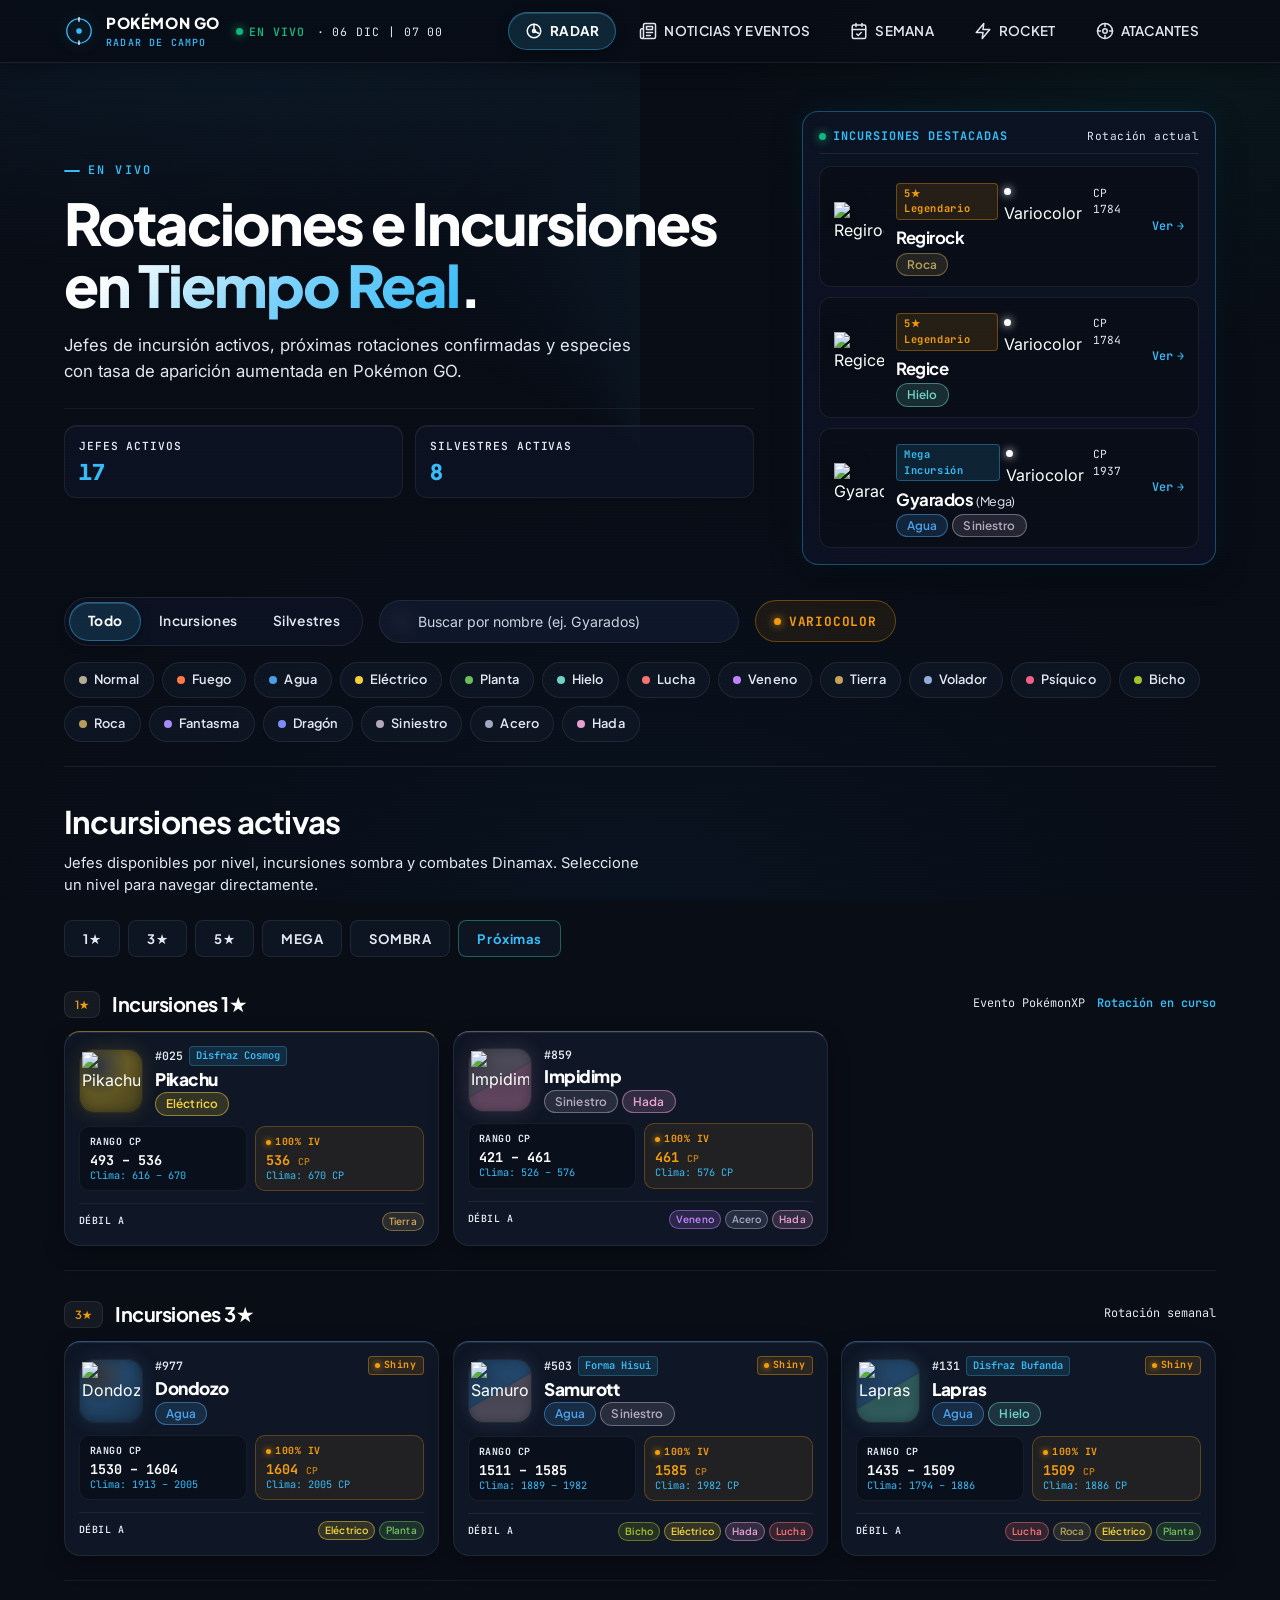
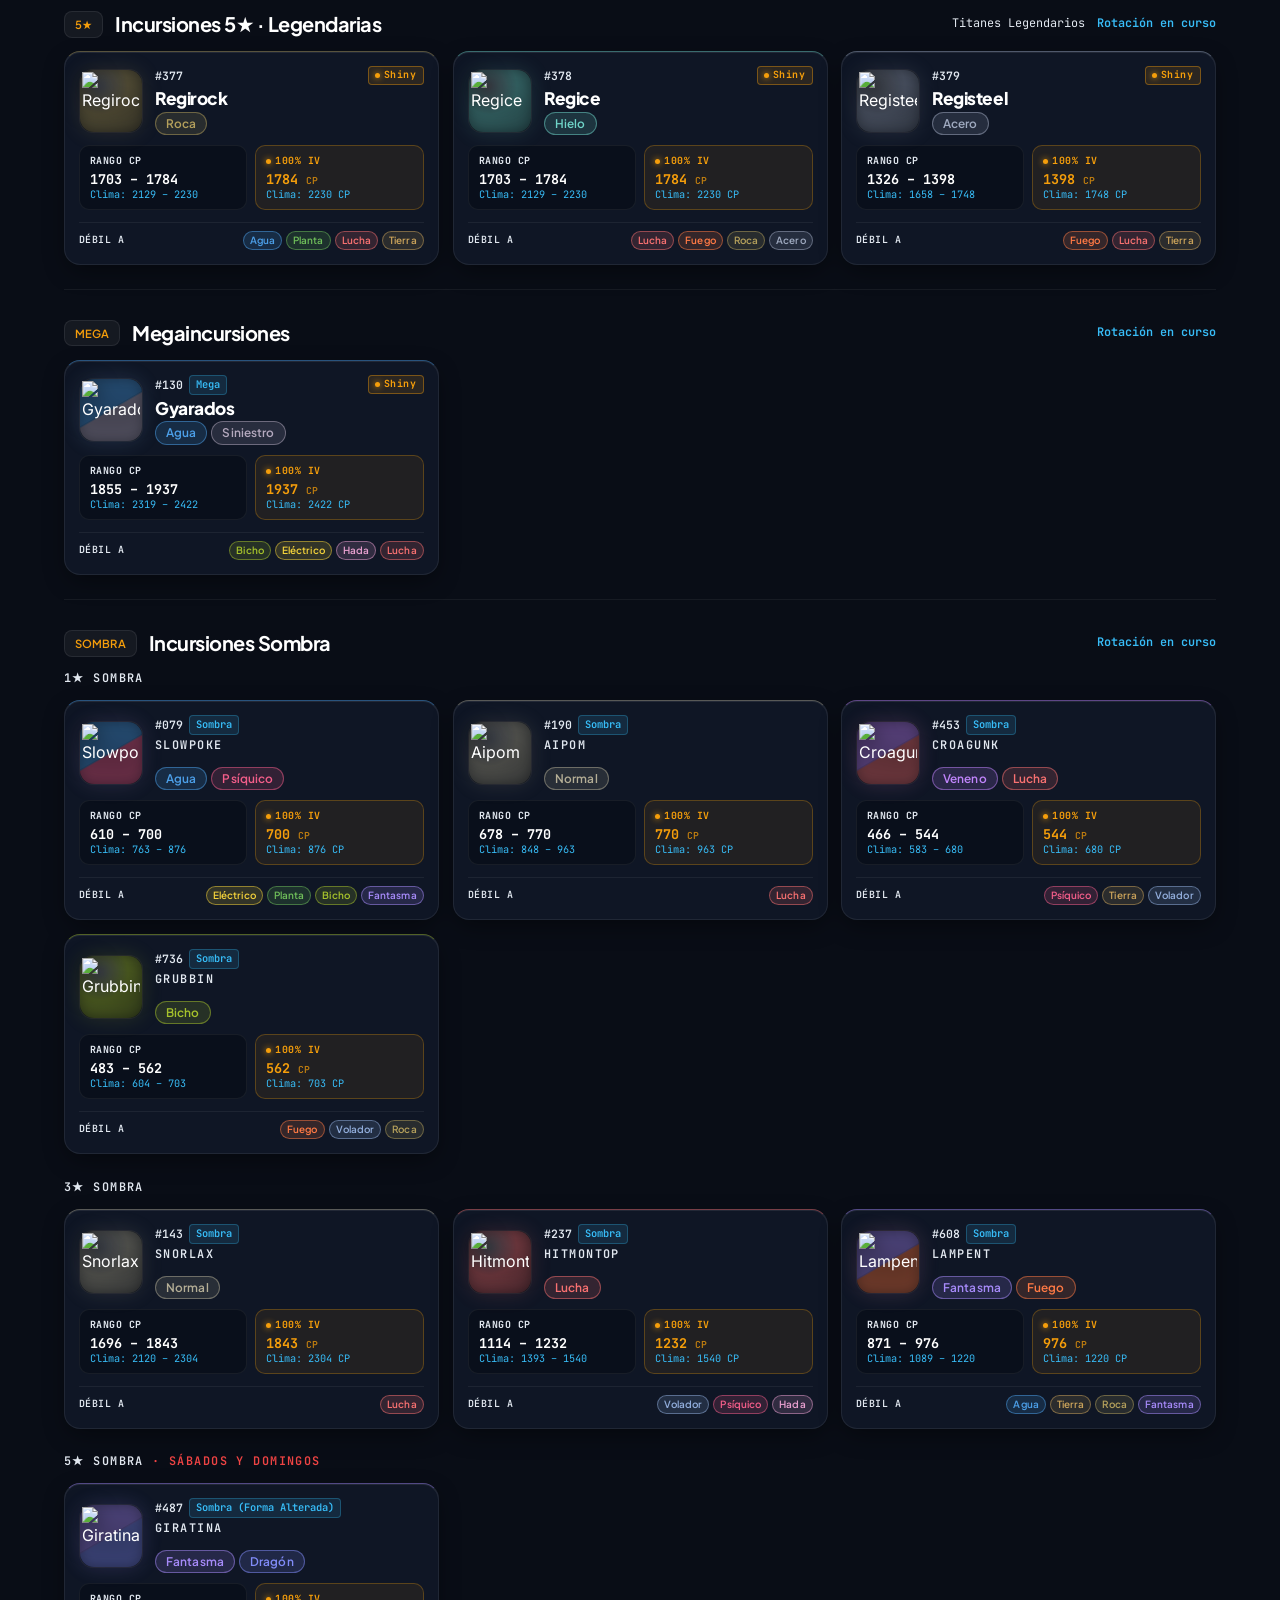
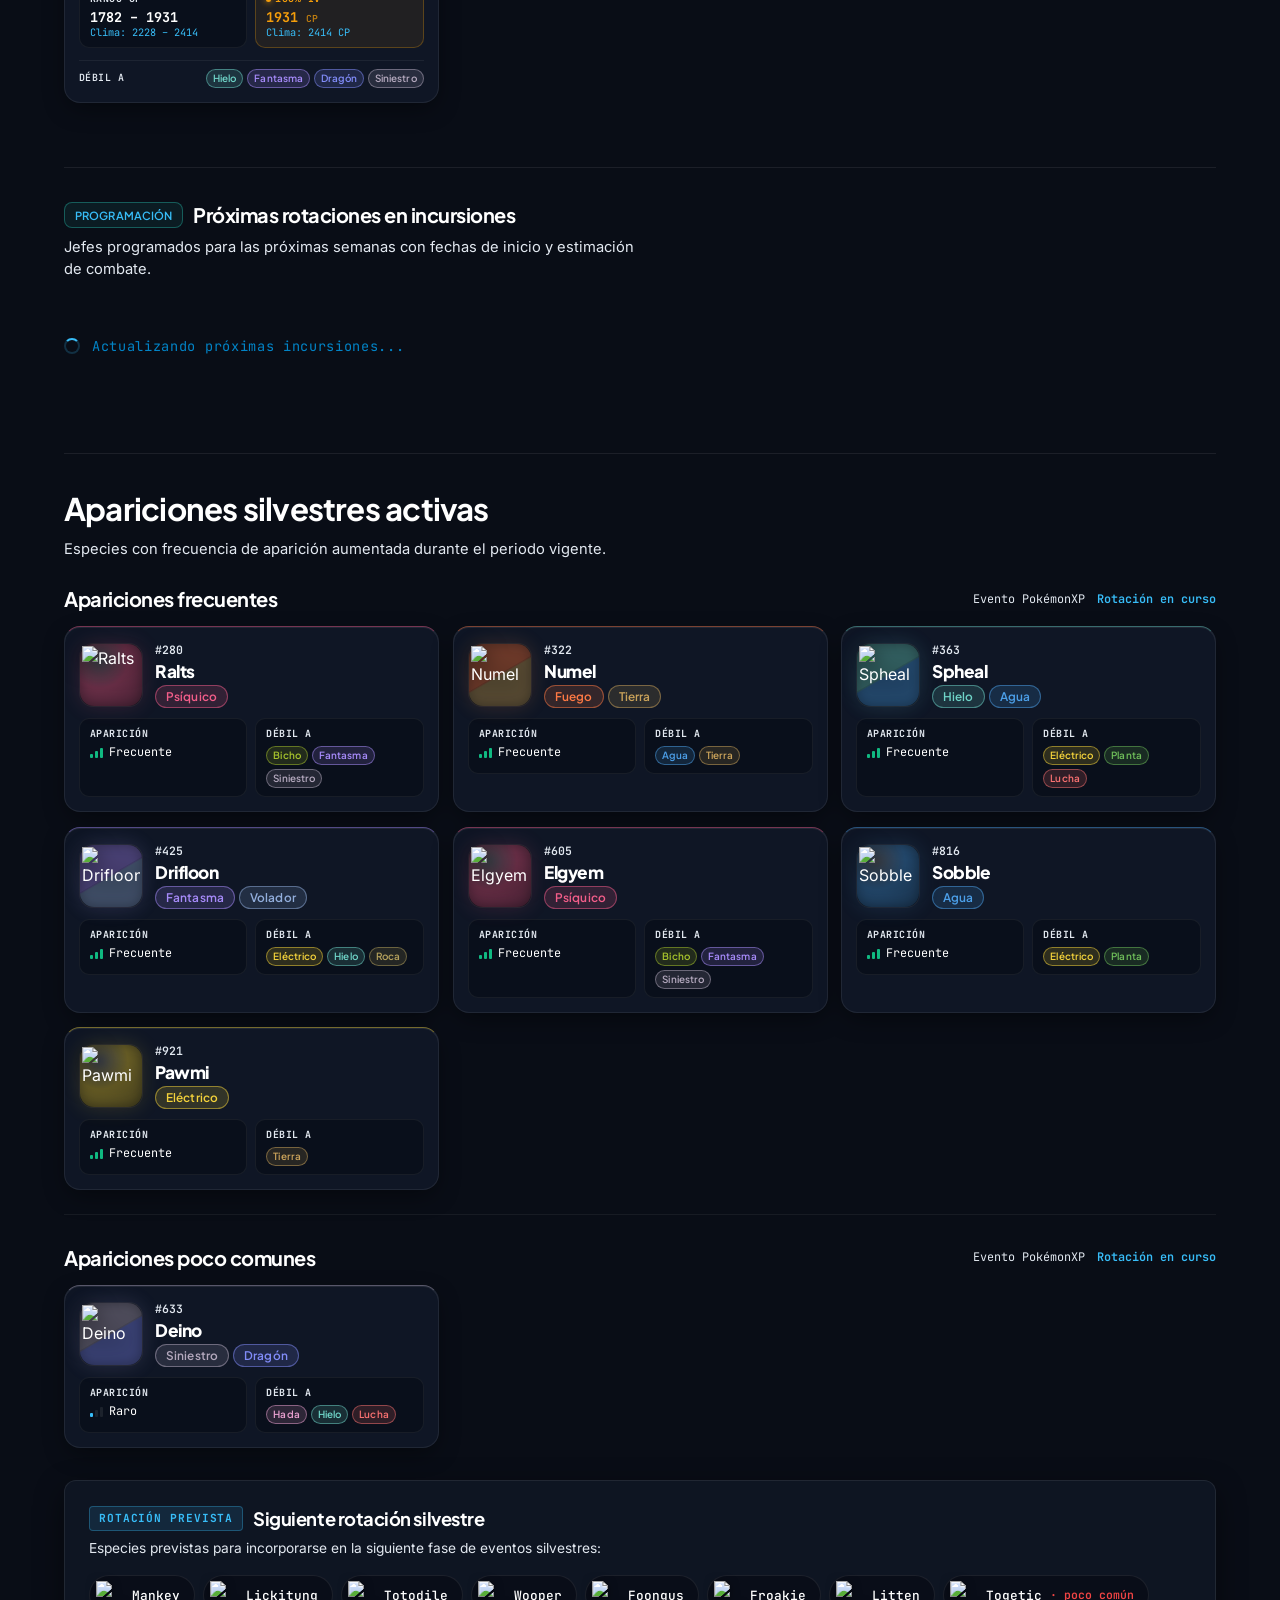
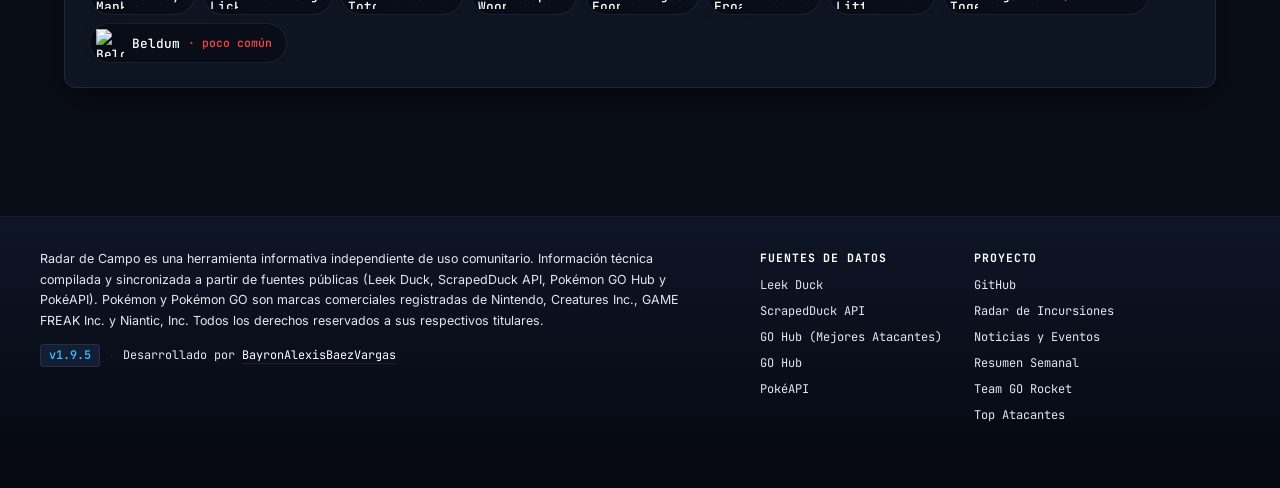
==== commit 323fa840: "fix(front) Version 1.9.5: fix de codigo extra en css" ====
--- a/index.html
+++ b/index.html
@@ -25,8 +25,8 @@
 <link href="https://fonts.googleapis.com/css2?family=Plus+Jakarta+Sans:wght@500;600;700;800&family=Inter:wght@400;500;600&family=JetBrains+Mono:wght@400;500;600&display=swap" rel="stylesheet">
 <link rel="manifest" href="assets/manifest.json" />
 <link rel="icon" type="image/svg+xml" href="assets/img/favicon.svg" />
-<link rel="stylesheet" href="assets/css/base.css?v=1.9.4" />
-<link rel="stylesheet" href="assets/css/home.css?v=1.9.4" />
+<link rel="stylesheet" href="assets/css/base.css?v=1.9.5" />
+<link rel="stylesheet" href="assets/css/home.css?v=1.9.5" />
 </head>
 <body data-seg="all">
 
@@ -316,7 +316,7 @@
     <div class="foot-col">
       <p class="foot-note">Radar de Campo es una herramienta informativa independiente de uso comunitario. Información técnica compilada y sincronizada a partir de fuentes públicas (Leek Duck, ScrapedDuck API, Pokémon GO Hub y PokéAPI). Pokémon y Pokémon GO son marcas comerciales registradas de Nintendo, Creatures Inc., GAME FREAK Inc. y Niantic, Inc. Todos los derechos reservados a sus respectivos titulares.</p>
       <div class="foot-meta">
-        <span class="foot-version">v1.9.4</span>
+        <span class="foot-version">v1.9.5</span>
         <span class="foot-sep">·</span>
         <span>Desarrollado por <a href="https://github.com/BayronAlexisBaezVargas" target="_blank" rel="noopener" class="foot-author">BayronAlexisBaezVargas</a></span>
       </div>
@@ -347,6 +347,6 @@
 <script defer src="assets/js/season.js"></script>
 <script defer src="assets/js/app.js"></script>
 <script defer src="assets/js/location.js"></script>
-<script defer src="assets/js/nav.js?v=1.9.4"></script>
+<script defer src="assets/js/nav.js?v=1.9.5"></script>
 </body>
 </html>
--- a/assets/css/base.css
+++ b/assets/css/base.css
@@ -146,8 +146,11 @@
   line-height: 1.5;
   -webkit-font-smoothing: antialiased;
   -moz-osx-font-smoothing: grayscale;
-  background-color: #070A12;
-  background-image: radial-gradient(ellipse 80% 45% at 50% -10%, rgba(56, 189, 248, 0.09), transparent 70%);
+  background-color: var(--void);
+  background-image:
+    radial-gradient(ellipse 900px 550px at 12% -6%, rgba(56, 189, 248, 0.09), transparent 60%),
+    radial-gradient(ellipse 850px 520px at 92% 8%, rgba(16, 185, 129, 0.06), transparent 55%),
+    radial-gradient(ellipse 1100px 700px at 50% 100%, rgba(2, 132, 199, 0.05), transparent 60%);
   background-attachment: fixed;
   overflow-x: hidden;
   max-width: 100%;
@@ -258,7 +261,40 @@
   transform: scale(0.97);
 }
 
-
+/* ==========================================================================
+   Radar Ambient Sweep & Scanlines
+   ========================================================================== */
+
+body::before {
+  content: '';
+  position: fixed;
+  top: 50%;
+  left: 50%;
+  width: 160vmax;
+  height: 160vmax;
+  transform: translate(-50%, -50%);
+  background: conic-gradient(from 0deg at 50% 50%, transparent 0%, transparent 82%, rgba(56, 189, 248, 0.05) 100%);
+  border-radius: 50%;
+  pointer-events: none;
+  z-index: -1;
+  animation: radar-sweep 9s linear infinite;
+}
+
+body::after {
+  content: '';
+  position: fixed;
+  inset: 0;
+  background: linear-gradient(rgba(18, 16, 16, 0) 50%, rgba(0, 0, 0, 0.12) 50%), linear-gradient(90deg, rgba(255, 0, 0, 0.015), rgba(0, 255, 0, 0.01), rgba(0, 0, 255, 0.015));
+  background-size: 100% 3px, 3px 100%;
+  pointer-events: none;
+  z-index: 9999;
+  opacity: 0.07;
+}
+
+@keyframes radar-sweep {
+  0% { transform: translate(-50%, -50%) rotate(0deg); }
+  100% { transform: translate(-50%, -50%) rotate(360deg); }
+}
 
 /* ==========================================================================
    Header & HUD Navigation
@@ -738,12 +774,6 @@
   box-sizing: border-box;
 }
 
-@media (max-width: 768px) {
-  main {
-    padding: 0 var(--sp-4) var(--sp-6);
-  }
-}
-
 @media (max-width: 480px) {
   main {
     padding: 0 14px var(--sp-6);
@@ -762,32 +792,6 @@
   padding: var(--sp-7) 0 var(--sp-6);
   width: 100%;
   box-sizing: border-box;
-}
-
-@media (max-width: 768px) {
-  .hero {
-    grid-template-columns: 1fr;
-    padding: 8px 0 6px !important;
-    gap: 6px;
-  }
-  .hero-visual {
-    display: none !important;
-  }
-  .kicker, .hero .kicker {
-    display: none !important;
-  }
-  h1.title {
-    font-size: 1.15rem !important;
-    line-height: 1.2 !important;
-    margin: 0 0 6px 0 !important;
-    font-weight: 800;
-  }
-  .lede, .hero .lede {
-    display: none !important;
-  }
-  .section-sub {
-    display: none !important;
-  }
 }
 
 .kicker {
@@ -831,16 +835,6 @@
   color: var(--ink-dim);
   font-size: 1.05rem;
   line-height: 1.55;
-}
-
-@media (max-width: 480px) {
-  h1.title {
-    font-size: clamp(1.45rem, 6.5vw, 2.1rem);
-    margin: var(--sp-2) 0 var(--sp-3);
-  }
-  .lede {
-    font-size: 0.92rem;
-  }
 }
 
 /* Telemetry Readouts (Dashboard & Noticias) */
@@ -904,40 +898,6 @@
   color: var(--ink);
 }
 
-@media (max-width: 768px) {
-  .hud-readouts {
-    display: grid !important;
-    grid-template-columns: repeat(2, 1fr) !important;
-    gap: 6px !important;
-    background: rgba(14, 21, 38, 0.85) !important;
-    border: 1px solid var(--line) !important;
-    border-radius: 12px !important;
-    padding: 8px !important;
-    margin-top: 8px !important;
-  }
-  .readout {
-    background: rgba(15, 23, 42, 0.6) !important;
-    border: 1px solid rgba(255, 255, 255, 0.07) !important;
-    box-shadow: inset 0 1px 0 rgba(255, 255, 255, 0.06) !important;
-    border-radius: 12px !important;
-    padding: 8px 10px !important;
-    text-align: left !important;
-  }
-  .readout dt {
-    font-size: 0.6rem !important;
-    margin-bottom: 2px !important;
-  }
-  .readout dd {
-    font-size: 1.05rem !important;
-  }
-  #seasonReadout {
-    grid-column: 1 / -1 !important; /* La temporada ocupa todo el ancho abajo */
-  }
-  #seasonReadout dd {
-    font-size: 0.82rem !important;
-  }
-}
-
 /* ==========================================================================
    Section Titles & Subtitles
    ========================================================================== */
@@ -965,25 +925,10 @@
   line-height: 1.5;
 }
 
-@media (max-width: 480px) {
-  .section-sub {
-    font-size: 0.86rem;
-    margin-bottom: var(--sp-4);
-  }
-}
-
 .section-divider {
   margin-top: var(--sp-8);
   border-top: 1px solid var(--line);
   padding-top: var(--sp-6);
-}
-
-@media (max-width: 768px) {
-  .section-divider {
-    margin-top: 20px;
-    padding-top: 16px;
-    border-top: 1px solid var(--line);
-  }
 }
 
 /* ==========================================================================
@@ -1017,6 +962,18 @@
   line-height: 1.3;
   font-weight: 600;
   transition: transform 0.15s ease;
+}
+
+.badge-link {
+  text-decoration: none;
+  cursor: pointer;
+  transition: transform 0.15s ease, filter 0.15s ease, box-shadow 0.15s ease;
+}
+
+.badge-link:hover {
+  transform: translateY(-1px);
+  filter: brightness(1.2);
+  box-shadow: 0 4px 10px rgba(0, 0, 0, 0.35);
 }
 
 .type-chips {
@@ -1072,31 +1029,6 @@
   margin-right: 7px;
 }
 
-@media (max-width: 768px) {
-  .type-chips {
-    flex-wrap: nowrap;
-    overflow-x: auto;
-    overflow-y: hidden;
-    scroll-snap-type: x mandatory;
-    -webkit-overflow-scrolling: touch;
-    scrollbar-width: none;
-    -ms-overflow-style: none;
-    padding: 4px 0 8px;
-    margin: 0;
-    width: 100%;
-    box-sizing: border-box;
-  }
-
-  .type-chips::-webkit-scrollbar {
-    display: none;
-  }
-
-  .chip, .type-chip {
-    flex-shrink: 0;
-    scroll-snap-align: start;
-  }
-}
-
 .empty-note {
   display: none;
   color: var(--ink-dim);
@@ -1206,7 +1138,80 @@
   pointer-events: none;
 }
 
+/* Consolidated Responsive Layout (< 768px) */
 @media (max-width: 768px) {
+  main {
+    padding: 0 var(--sp-4) var(--sp-6);
+  }
+  .hero {
+    grid-template-columns: 1fr;
+    padding: 8px 0 6px !important;
+    gap: 6px;
+  }
+  .hero-visual,
+  .kicker,
+  .hero .kicker,
+  .lede,
+  .hero .lede,
+  .section-sub {
+    display: none !important;
+  }
+  h1.title {
+    font-size: 1.15rem !important;
+    line-height: 1.2 !important;
+    margin: 0 0 6px 0 !important;
+    font-weight: 800;
+  }
+  .hud-readouts {
+    display: grid !important;
+    grid-template-columns: repeat(2, 1fr) !important;
+    gap: 6px !important;
+    background: rgba(14, 21, 38, 0.85) !important;
+    border: 1px solid var(--line) !important;
+    border-radius: 12px !important;
+    padding: 8px !important;
+    margin-top: 8px !important;
+  }
+  .readout {
+    padding: 8px 10px !important;
+  }
+  .readout dt {
+    font-size: 0.6rem !important;
+    margin-bottom: 2px !important;
+  }
+  .readout dd {
+    font-size: 1.05rem !important;
+  }
+  #seasonReadout {
+    grid-column: 1 / -1 !important;
+  }
+  #seasonReadout dd {
+    font-size: 0.82rem !important;
+  }
+  .section-divider {
+    margin-top: 20px;
+    padding-top: 16px;
+  }
+  .type-chips {
+    flex-wrap: nowrap;
+    overflow-x: auto;
+    overflow-y: hidden;
+    scroll-snap-type: x mandatory;
+    -webkit-overflow-scrolling: touch;
+    scrollbar-width: none;
+    -ms-overflow-style: none;
+    padding: 4px 0 8px;
+    margin: 0;
+    width: 100%;
+    box-sizing: border-box;
+  }
+  .type-chips::-webkit-scrollbar {
+    display: none;
+  }
+  .chip, .type-chip {
+    flex-shrink: 0;
+    scroll-snap-align: start;
+  }
   .controls {
     flex-direction: column;
     align-items: stretch;
@@ -1234,7 +1239,7 @@
     min-width: 0;
   }
   .search-wrap input {
-    font-size: 16px !important; /* 16px prevents iOS Safari auto-zoom */
+    font-size: 16px !important;
     min-height: 44px;
     height: 44px;
     padding: 10px 16px 10px 38px;
@@ -1990,18 +1995,6 @@
   background: var(--ink-dim);
 }
 
-.typing-cursor::after {
-  content: '█';
-  animation: blink 1s step-end infinite;
-  color: var(--signal);
-  margin-left: 4px;
-}
-
-@keyframes blink {
-  0%, 100% { opacity: 1; }
-  50% { opacity: 0; }
-}
-
 /* Full-Screen Tactical Radar Loader */
 .radar-screen-loader, .loader-overlay {
   position: fixed;
--- a/assets/css/home.css
+++ b/assets/css/home.css
@@ -2,96 +2,6 @@
    PokeRadar GO · Home & Dashboard Component Styles
    Tactical Radar, Active Raids, Wild Spawns & Spotlight
    ========================================================================== */
-
-/* ---------- Home Telemetry Readouts ---------- */
-.hud-readouts {
-  display: grid;
-  grid-template-columns: repeat(auto-fit, minmax(140px, 1fr));
-  gap: var(--sp-3);
-  margin-top: var(--sp-5);
-  padding-top: var(--sp-4);
-  border-top: 1px solid rgba(255, 255, 255, 0.06);
-  width: 100%;
-  box-sizing: border-box;
-}
-
-.readout {
-  background: rgba(15, 23, 42, 0.6) !important;
-  border: 1px solid rgba(255, 255, 255, 0.07) !important;
-  box-shadow: inset 0 1px 0 rgba(255, 255, 255, 0.06) !important;
-  border-radius: 12px !important;
-  padding: 12px 16px;
-  text-align: left;
-  transition: transform 0.18s cubic-bezier(0.16, 1, 0.3, 1), border-color 0.18s ease, box-shadow 0.18s ease;
-  box-sizing: border-box;
-}
-
-.readout:hover {
-  transform: translateY(-2px);
-  border-color: rgba(56, 189, 248, 0.4);
-  box-shadow: 0 8px 24px rgba(0, 0, 0, 0.4), 0 0 16px rgba(56, 189, 248, 0.15);
-}
-
-.readout dt {
-  font-family: var(--font-mono);
-  font-size: 0.72rem;
-  letter-spacing: 0.08em;
-  text-transform: uppercase;
-  color: var(--ink-dim);
-  margin-bottom: 4px;
-  font-weight: 600;
-}
-
-.readout dd {
-  margin: 0;
-  font-family: var(--font-display);
-  font-weight: 800;
-  font-size: 1.4rem;
-  line-height: 1.2;
-  overflow-wrap: break-word;
-}
-
-.readout dd span {
-  color: var(--signal);
-}
-
-#seasonReadout {
-  border-left-color: var(--live);
-}
-
-#seasonReadout dt {
-  color: var(--live);
-}
-
-#seasonReadout dd {
-  font-size: 1.05rem;
-  color: var(--ink);
-}
-
-
-@media (max-width: 640px) {
-
-  .spotlight-list {
-    display: flex;
-    flex-direction: row;
-    overflow-x: auto;
-    scroll-snap-type: x mandatory;
-    gap: 8px;
-    scrollbar-width: none;
-    -webkit-overflow-scrolling: touch;
-    padding-bottom: 2px;
-  }
-  .spotlight-list::-webkit-scrollbar {
-    display: none;
-  }
-  .spotlight-item {
-    flex: 0 0 82%;
-    max-width: 260px;
-    scroll-snap-align: start;
-    padding: 8px 10px;
-    box-sizing: border-box;
-  }
-}
 
 /* ---------- Hero Spotlight (Incursiones Destacadas) ---------- */
 .hero-spotlight {
@@ -460,6 +370,7 @@
   min-height: auto;
   min-width: 0;
   overflow: hidden;
+  contain: layout style;
 }
 
 .card:hover, .card:focus-visible {
@@ -519,7 +430,7 @@
   transform: scale(1.12) translateY(-2px);
 }
 
-.card-Identity, .card-identity {
+.card-identity {
   flex: 1;
   min-width: 0;
   display: flex;
@@ -568,7 +479,7 @@
   border-radius: 4px;
 }
 
-.shiny-dot {
+.card-meta-row .shiny-dot {
   width: 5px;
   height: 5px;
   border-radius: 50%;
@@ -928,22 +839,6 @@
 @media (max-width: 768px) {
   #heroSpotlight, .hero-spotlight {
     display: none !important;
-  }
-
-  .hero {
-    grid-template-columns: 1fr;
-    padding: 8px 0 6px !important;
-    gap: 6px;
-  }
-
-  .hero .kicker, .hero .lede {
-    display: none !important;
-  }
-
-  h1.title {
-    font-size: 1.15rem !important;
-    line-height: 1.2 !important;
-    margin: 0 0 8px 0 !important;
   }
 
   .controls {
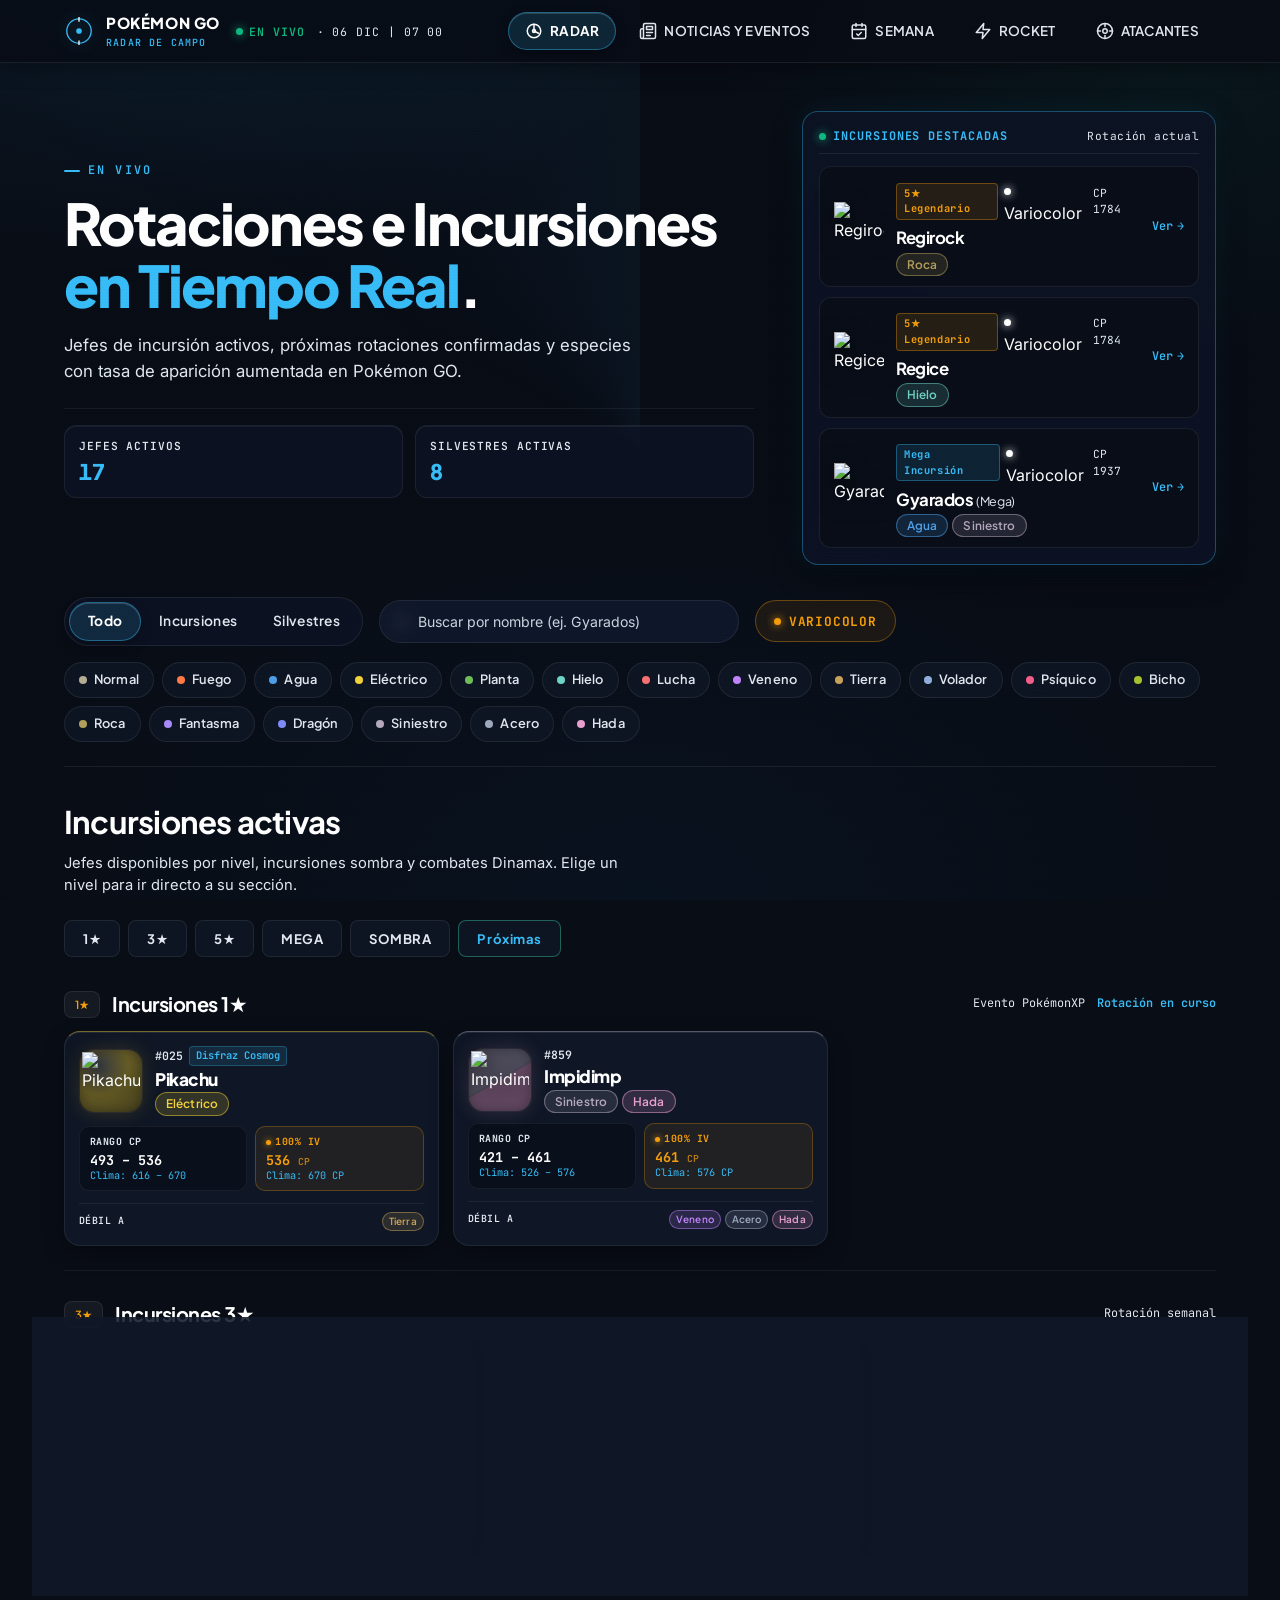
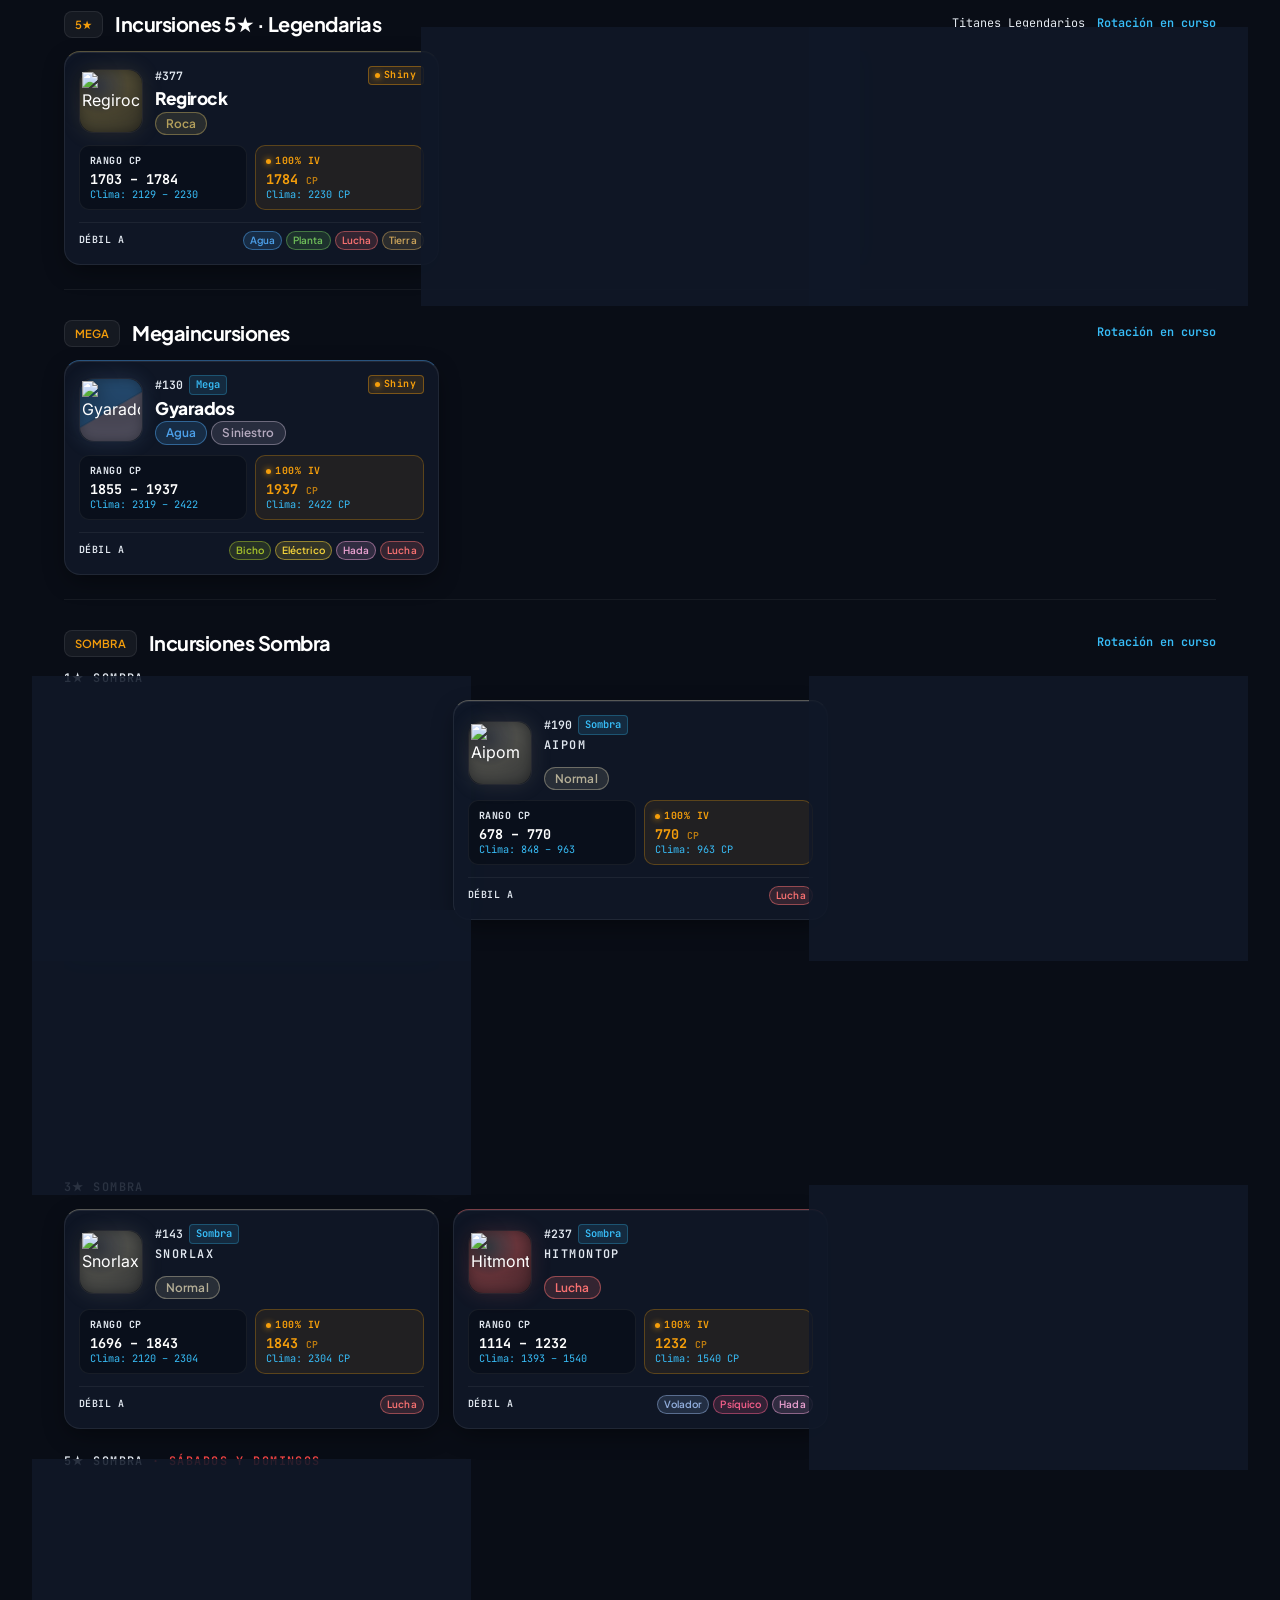
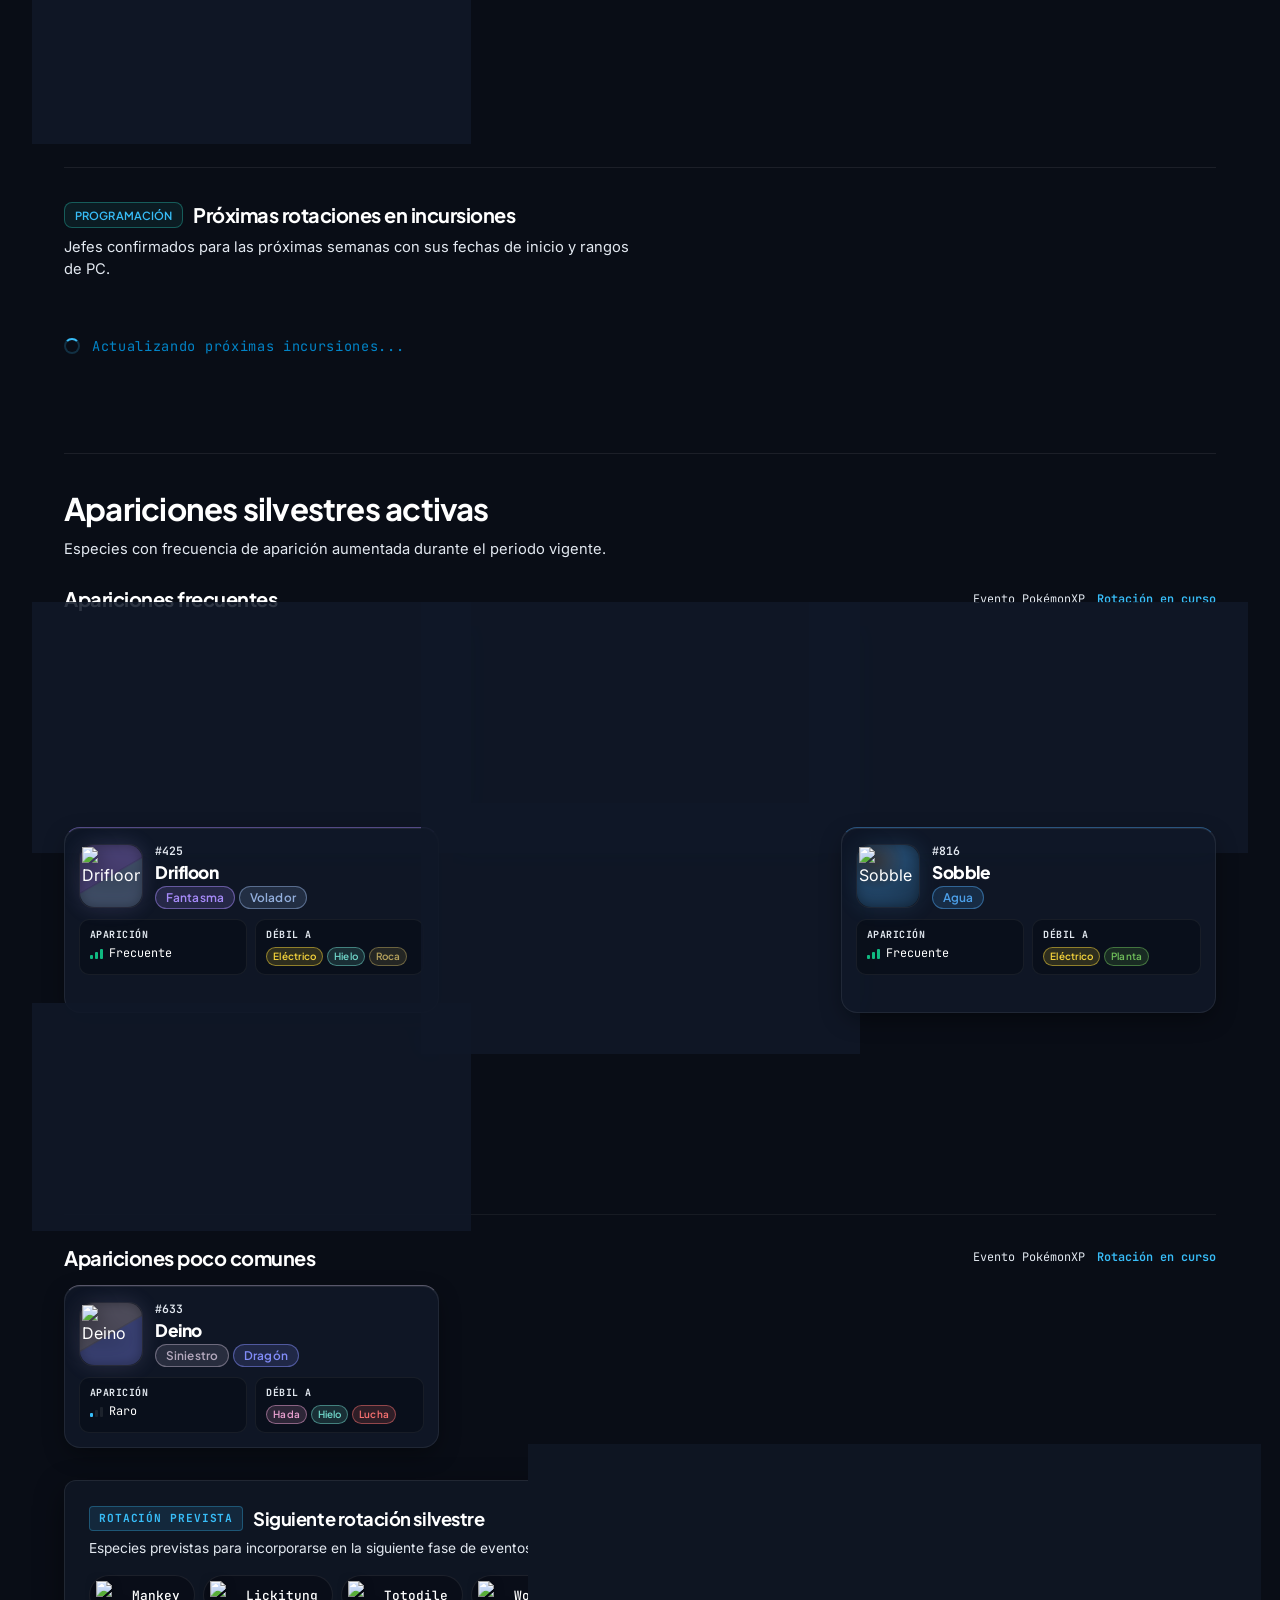
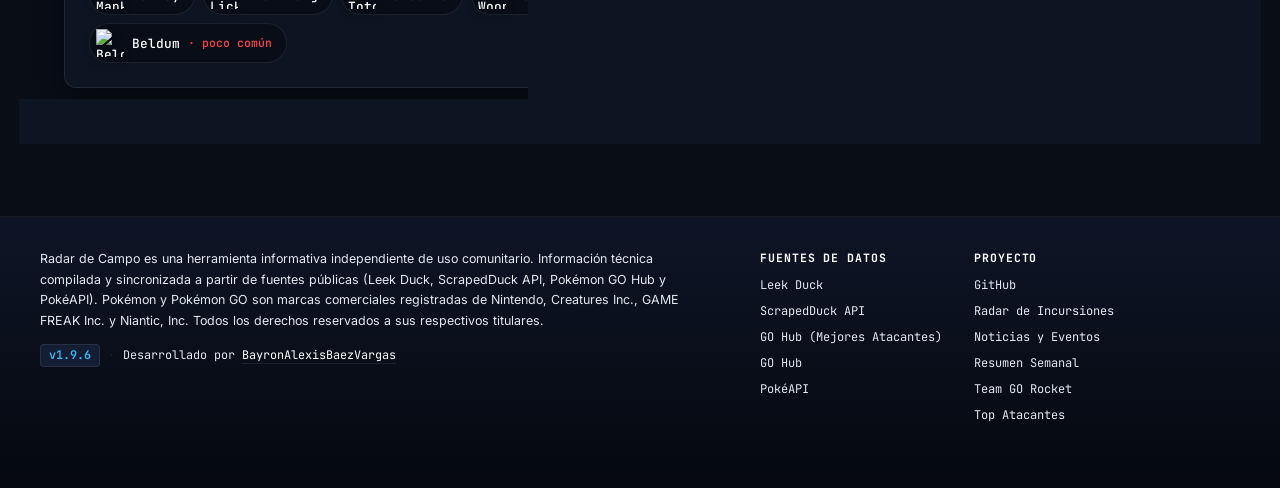
==== commit d1bc1f89: "fix(front) Version 1.9.6: arreglo de margenes y texto mas elegante" ====
--- a/index.html
+++ b/index.html
@@ -25,8 +25,8 @@
 <link href="https://fonts.googleapis.com/css2?family=Plus+Jakarta+Sans:wght@500;600;700;800&family=Inter:wght@400;500;600&family=JetBrains+Mono:wght@400;500;600&display=swap" rel="stylesheet">
 <link rel="manifest" href="assets/manifest.json" />
 <link rel="icon" type="image/svg+xml" href="assets/img/favicon.svg" />
-<link rel="stylesheet" href="assets/css/base.css?v=1.9.5" />
-<link rel="stylesheet" href="assets/css/home.css?v=1.9.5" />
+<link rel="stylesheet" href="assets/css/base.css?v=1.9.6" />
+<link rel="stylesheet" href="assets/css/home.css?v=1.9.6" />
 </head>
 <body data-seg="all">
 
@@ -216,7 +216,7 @@
     </div>
     <div class="search-wrap">
       <svg viewBox="0 0 24 24" fill="none" stroke-width="2" stroke-linecap="round" aria-hidden="true"><circle cx="11" cy="11" r="7"/><line x1="21" y1="21" x2="16.6" y2="16.6"/></svg>
-      <input type="text" id="searchInput" placeholder="Buscar por nombre (ej. Gyarados)" aria-label="Buscar Pokémon por nombre" autocomplete="off">
+      <input type="search" inputmode="search" id="searchInput" placeholder="Buscar por nombre (ej. Gyarados)" aria-label="Buscar Pokémon por nombre" autocomplete="off">
     </div>
     <button id="shinyFilterBtn" class="shiny-filter-btn" aria-pressed="false" title="Filtrar Pokémon con variante variocolor">
       <span class="shiny-dot" aria-hidden="true"></span>Variocolor
@@ -226,7 +226,7 @@
 
   <section id="incursiones" class="seg-raids">
     <div class="section-title"><h2>Incursiones activas</h2></div>
-    <p class="section-sub">Jefes disponibles por nivel, incursiones sombra y combates Dinamax. Seleccione un nivel para navegar directamente.</p>
+    <p class="section-sub">Jefes disponibles por nivel, incursiones sombra y combates Dinamax. Elige un nivel para ir directo a su sección.</p>
     <nav class="tier-nav" id="tierNav" aria-label="Nivel de incursión"></nav>
     <div id="raidGroups"></div>
 
@@ -237,7 +237,7 @@
           <h3 style="font-size:1.25rem;">Próximas rotaciones en incursiones</h3>
         </div>
       </div>
-      <p class="section-sub">Jefes programados para las próximas semanas con fechas de inicio y estimación de combate.</p>
+      <p class="section-sub">Jefes confirmados para las próximas semanas con sus fechas de inicio y rangos de PC.</p>
       <div id="upcomingRaidGroups">
         <div class="sync-loader" id="upcomingLoader">
           <span class="spinner"></span> Actualizando próximas incursiones...
@@ -270,7 +270,7 @@
     <div class="modal-header">
       <div class="modal-art-wrap">
         <div class="modal-art-glow" id="modalGlow"></div>
-        <img id="modalImg" class="modal-art" src="" alt="" />
+        <img id="modalImg" class="modal-art" src="" alt="" width="92" height="92" />
       </div>
       <div class="modal-header-info">
         <div class="modal-dex-row">
@@ -316,7 +316,7 @@
     <div class="foot-col">
       <p class="foot-note">Radar de Campo es una herramienta informativa independiente de uso comunitario. Información técnica compilada y sincronizada a partir de fuentes públicas (Leek Duck, ScrapedDuck API, Pokémon GO Hub y PokéAPI). Pokémon y Pokémon GO son marcas comerciales registradas de Nintendo, Creatures Inc., GAME FREAK Inc. y Niantic, Inc. Todos los derechos reservados a sus respectivos titulares.</p>
       <div class="foot-meta">
-        <span class="foot-version">v1.9.5</span>
+        <span class="foot-version">v1.9.6</span>
         <span class="foot-sep">·</span>
         <span>Desarrollado por <a href="https://github.com/BayronAlexisBaezVargas" target="_blank" rel="noopener" class="foot-author">BayronAlexisBaezVargas</a></span>
       </div>
@@ -347,6 +347,6 @@
 <script defer src="assets/js/season.js"></script>
 <script defer src="assets/js/app.js"></script>
 <script defer src="assets/js/location.js"></script>
-<script defer src="assets/js/nav.js?v=1.9.5"></script>
+<script defer src="assets/js/nav.js?v=1.9.6"></script>
 </body>
 </html>
--- a/assets/css/base.css
+++ b/assets/css/base.css
@@ -156,7 +156,7 @@
   max-width: 100%;
   width: 100%;
   position: relative;
-  min-height: 100vh;
+  min-height: 100dvh;
   -webkit-tap-highlight-color: transparent;
 }
 
@@ -497,7 +497,7 @@
 
 @media (max-width: 768px) {
   body {
-    padding-bottom: calc(88px + env(safe-area-inset-bottom, 16px));
+    padding-bottom: 0;
   }
 
   .hud {
@@ -794,6 +794,18 @@
   box-sizing: border-box;
 }
 
+.hero:not(:has(.hero-spotlight)) {
+  grid-template-columns: 1fr;
+}
+
+.hero:not(:has(.hero-spotlight)) .hero-text {
+  max-width: 860px;
+}
+
+.hero:not(:has(.hero-spotlight)) .lede {
+  max-width: 68ch;
+}
+
 .kicker {
   font-family: var(--font-mono);
   letter-spacing: 0.18em;
@@ -825,9 +837,7 @@
 }
 
 h1.title .hl {
-  background: linear-gradient(135deg, #FFFFFF 15%, #7DD3FC 55%, #38BDF8 100%);
-  -webkit-background-clip: text;
-  -webkit-text-fill-color: transparent;
+  color: var(--signal);
 }
 
 .lede {
@@ -860,10 +870,12 @@
   box-sizing: border-box;
 }
 
-.readout:hover {
-  transform: translateY(-2px);
-  border-color: rgba(56, 189, 248, 0.4);
-  box-shadow: 0 8px 24px rgba(0, 0, 0, 0.4), 0 0 16px rgba(56, 189, 248, 0.15);
+@media (hover: hover) {
+  .readout:hover {
+    transform: translateY(-2px);
+    border-color: rgba(56, 189, 248, 0.4);
+    box-shadow: 0 8px 24px rgba(0, 0, 0, 0.4), 0 0 16px rgba(56, 189, 248, 0.15);
+  }
 }
 
 .readout dt {
@@ -970,10 +982,12 @@
   transition: transform 0.15s ease, filter 0.15s ease, box-shadow 0.15s ease;
 }
 
-.badge-link:hover {
-  transform: translateY(-1px);
-  filter: brightness(1.2);
-  box-shadow: 0 4px 10px rgba(0, 0, 0, 0.35);
+@media (hover: hover) {
+  .badge-link:hover {
+    transform: translateY(-1px);
+    filter: brightness(1.2);
+    box-shadow: 0 4px 10px rgba(0, 0, 0, 0.35);
+  }
 }
 
 .type-chips {
@@ -1004,11 +1018,13 @@
   min-height: 36px;
 }
 
-.chip:hover {
-  border-color: rgba(255, 255, 255, 0.2);
-  color: var(--ink);
-  background: rgba(255, 255, 255, 0.06);
-  transform: translateY(-1px);
+@media (hover: hover) {
+  .chip:hover {
+    border-color: rgba(255, 255, 255, 0.2);
+    color: var(--ink);
+    background: rgba(255, 255, 255, 0.06);
+    transform: translateY(-1px);
+  }
 }
 
 .type-chip.active {
@@ -1211,6 +1227,8 @@
   .chip, .type-chip {
     flex-shrink: 0;
     scroll-snap-align: start;
+    min-height: 44px;
+    padding: 8px 14px;
   }
   .controls {
     flex-direction: column;
@@ -1229,9 +1247,9 @@
   .seg-btn {
     flex: 1;
     text-align: center;
-    padding: 7px 4px;
+    padding: 8px 4px;
     font-size: 0.75rem;
-    min-height: 38px;
+    min-height: 44px;
   }
   .search-wrap {
     max-width: 100%;
@@ -1298,7 +1316,7 @@
   position: relative;
   width: calc(100% - 28px);
   max-width: min(560px, calc(100vw - 28px));
-  max-height: 88vh;
+  max-height: 88dvh;
   margin: auto;
   background: rgba(14, 21, 38, 0.95);
   border: 1px solid rgba(255, 255, 255, 0.12);
@@ -1775,11 +1793,13 @@
   }
 
   .modal-close {
-    top: 12px !important;
-    right: 12px !important;
-    width: 32px !important;
-    height: 32px !important;
-    font-size: 1.2rem !important;
+    top: 10px !important;
+    right: 10px !important;
+    width: 40px !important;
+    height: 40px !important;
+    min-width: 40px !important;
+    min-height: 40px !important;
+    font-size: 1.25rem !important;
     background: rgba(255, 255, 255, 0.06) !important;
     border: 1px solid rgba(255, 255, 255, 0.12) !important;
     color: var(--ink-dim) !important;
@@ -1853,7 +1873,8 @@
 
 @media (max-width: 800px) {
   footer {
-    padding: var(--sp-5) var(--sp-4) var(--sp-6);
+    margin-top: var(--sp-6);
+    padding: var(--sp-5) var(--sp-4) calc(76px + env(safe-area-inset-bottom, 0px));
   }
   .foot-inner {
     grid-template-columns: 1fr;
--- a/assets/css/home.css
+++ b/assets/css/home.css
@@ -198,10 +198,12 @@
   user-select: none;
 }
 
-.shiny-filter-btn:hover {
-  background: rgba(245, 158, 11, 0.16);
-  border-color: var(--gold);
-  transform: translateY(-1px);
+@media (hover: hover) {
+  .shiny-filter-btn:hover {
+    background: rgba(245, 158, 11, 0.16);
+    border-color: var(--gold);
+    transform: translateY(-1px);
+  }
 }
 
 .shiny-filter-btn.active {
@@ -253,11 +255,13 @@
   transition: all 0.16s ease;
 }
 
-.tier-chip:hover {
-  color: var(--ink);
-  border-color: var(--signal);
-  background: rgba(56, 189, 248, 0.08);
-  transform: translateY(-1px);
+@media (hover: hover) {
+  .tier-chip:hover {
+    color: var(--ink);
+    border-color: var(--signal);
+    background: rgba(56, 189, 248, 0.08);
+    transform: translateY(-1px);
+  }
 }
 
 .section-head {
@@ -373,8 +377,17 @@
   contain: layout style;
 }
 
-.card:hover, .card:focus-visible {
-  transform: translateY(-3px);
+@media (hover: hover) {
+  .card:hover {
+    transform: translateY(-3px);
+    border-color: var(--card-accent, rgba(56, 189, 248, 0.45));
+    box-shadow: 0 16px 36px rgba(0, 0, 0, 0.55), 0 0 20px rgba(56, 189, 248, 0.18);
+  }
+  .card:hover .mon-img {
+    transform: scale(1.12) translateY(-2px);
+  }
+}
+.card:focus-visible {
   border-color: var(--card-accent, rgba(56, 189, 248, 0.45));
   box-shadow: 0 16px 36px rgba(0, 0, 0, 0.55), 0 0 20px rgba(56, 189, 248, 0.18);
 }
@@ -863,9 +876,9 @@
   .controls .segment .seg-btn {
     flex: 1;
     text-align: center;
-    padding: 7px 4px;
+    padding: 8px 4px;
     font-size: 0.75rem;
-    min-height: 38px;
+    min-height: 44px;
   }
 
   .controls .search-wrap {
@@ -877,8 +890,8 @@
 
   .controls .search-wrap input {
     font-size: 1rem !important; /* 16px prevents iOS Safari auto-zoom */
-    min-height: 42px;
-    height: 42px;
+    min-height: 44px;
+    height: 44px;
     padding: 8px 12px 8px 36px;
     box-sizing: border-box;
   }
@@ -886,8 +899,8 @@
   .controls .shiny-filter-btn {
     grid-column: 2;
     padding: 0 12px;
-    height: 42px;
-    min-height: 42px;
+    height: 44px;
+    min-height: 44px;
     font-size: 0.74rem;
     box-sizing: border-box;
     align-self: center;
@@ -947,7 +960,10 @@
   }
 
   .tier-chip {
-    padding: 6px 14px;
+    padding: 8px 14px;
+    min-height: 40px;
+    display: inline-flex;
+    align-items: center;
     font-size: 0.76rem;
     flex-shrink: 0;
     border-radius: var(--radius-pill);
@@ -959,23 +975,23 @@
   .controls .shiny-filter-btn {
     padding: 0 10px;
     font-size: 0.72rem;
-    height: 40px;
-    min-height: 40px;
+    height: 44px;
+    min-height: 44px;
     gap: 5px;
     white-space: nowrap;
     flex-shrink: 0;
   }
 
   .controls .search-wrap input {
-    height: 40px;
-    min-height: 40px;
+    height: 44px;
+    min-height: 44px;
     padding: 8px 12px 8px 34px;
     font-size: 16px !important;
   }
 
   .controls .segment .seg-btn {
-    min-height: 36px;
-    padding: 7px 4px;
+    min-height: 44px;
+    padding: 8px 4px;
     font-size: 0.75rem;
   }
 
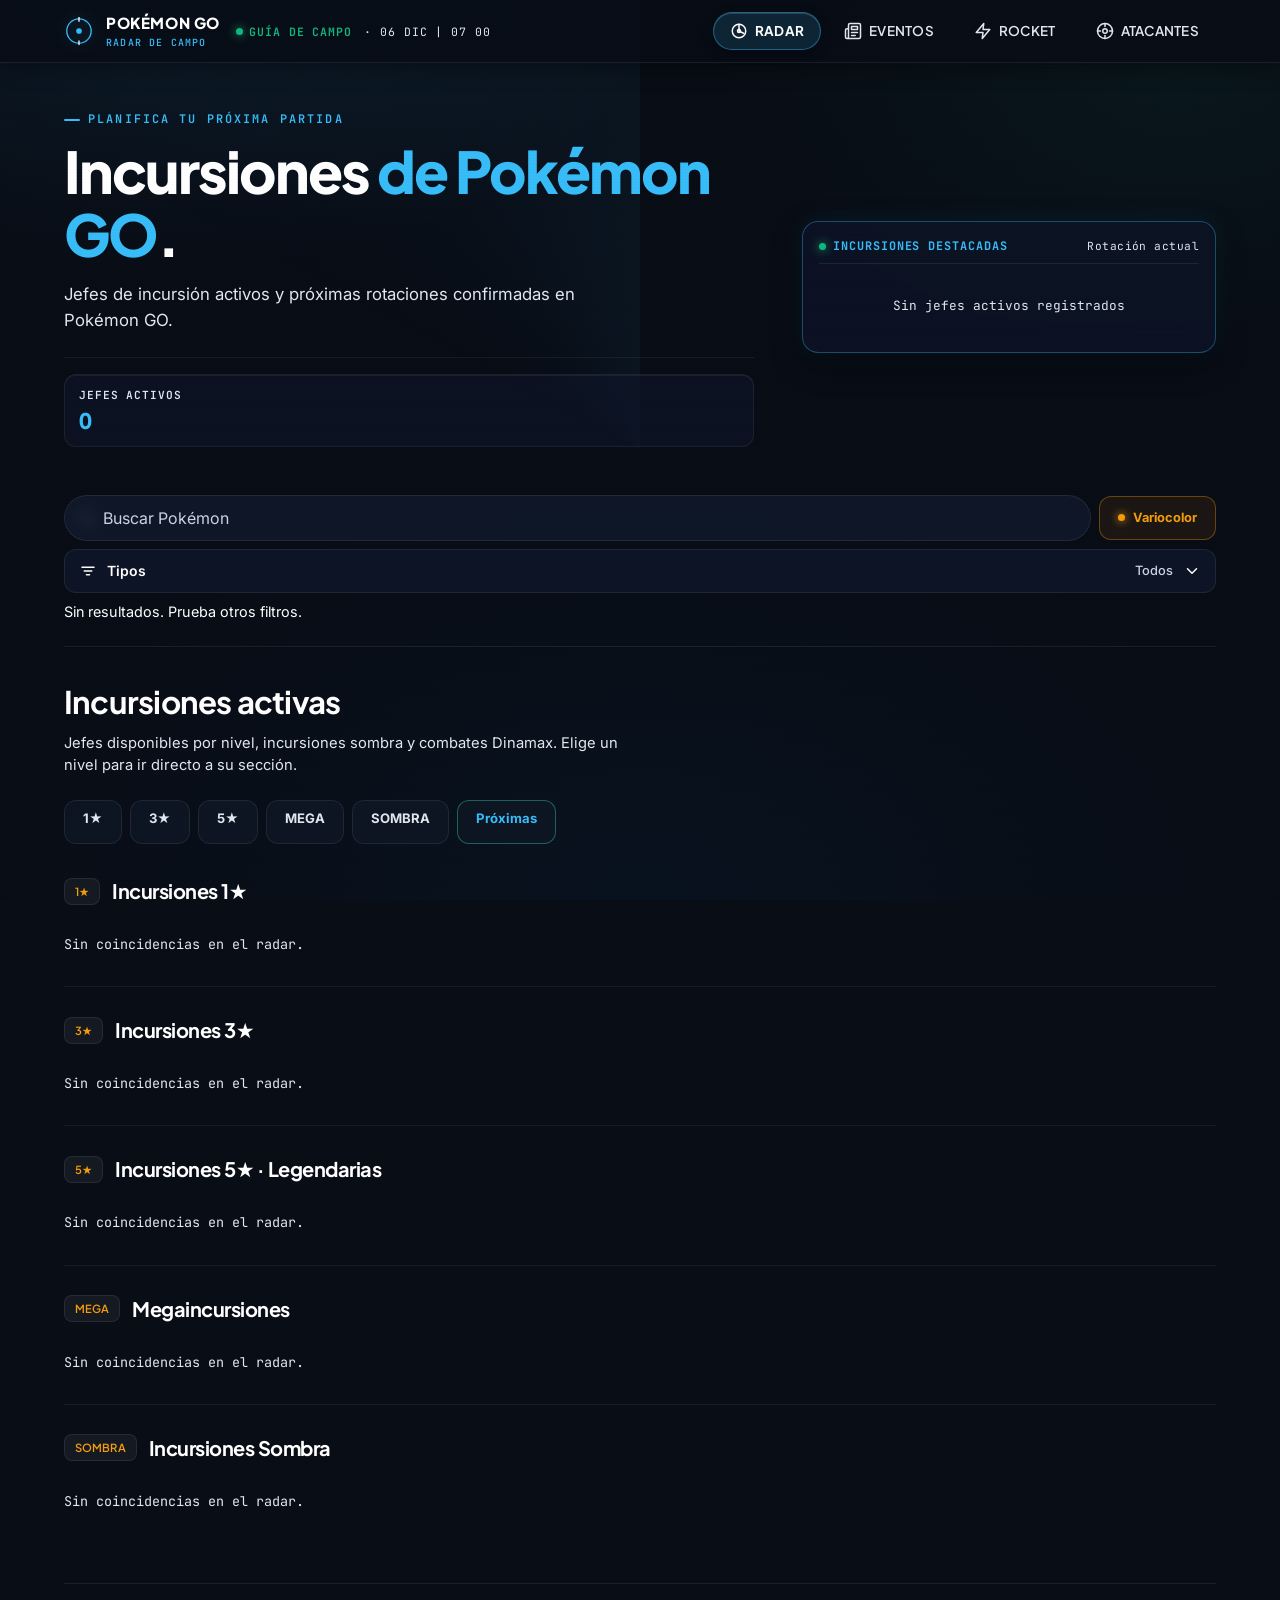
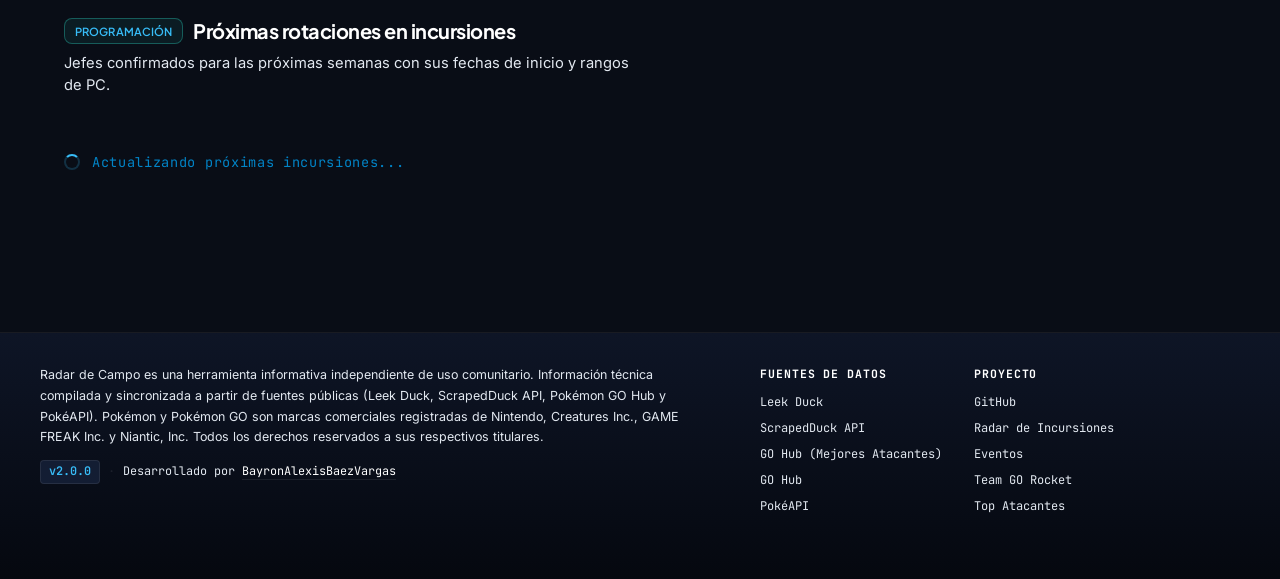
==== commit b13e6258: "Feat and Fix Version 2.0.0: cambios en diseño y inicio de la beta de la version 2" ====
--- a/index.html
+++ b/index.html
@@ -1,23 +1,23 @@
 <!DOCTYPE html>
 <!--
   Radar de Campo · Pokémon GO
-  Datos de incursiones y apariciones silvestres.
+  Datos de incursiones y próximas rotaciones.
 -->
 <html lang="es">
 <head>
 <meta charset="UTF-8" />
 <meta name="viewport" content="width=device-width, initial-scale=1" />
 <title>Radar de Campo · Pokémon GO</title>
-<meta name="description" content="Incursiones activas, próximas rotaciones y apariciones silvestres en Pokémon GO." />
+<meta name="description" content="Incursiones activas y próximas rotaciones en Pokémon GO." />
 <meta name="theme-color" content="#090D16" />
 <meta name="view-transition" content="same-origin" />
 <meta property="og:title" content="Radar de Campo · Pokémon GO" />
-<meta property="og:description" content="Jefes de incursión activos, rotaciones programadas y apariciones silvestres en Pokémon GO." />
+<meta property="og:description" content="Jefes de incursión activos y rotaciones programadas en Pokémon GO." />
 <meta property="og:type" content="website" />
 <meta property="og:locale" content="es_CL" />
 <meta name="twitter:card" content="summary" />
 <meta name="twitter:title" content="Radar de Campo · Pokémon GO" />
-<meta name="twitter:description" content="Incursiones activas, próximas rotaciones y apariciones silvestres en Pokémon GO." />
+<meta name="twitter:description" content="Incursiones activas y próximas rotaciones en Pokémon GO." />
 <link rel="preconnect" href="https://fonts.googleapis.com">
 <link rel="preconnect" href="https://fonts.gstatic.com" crossorigin>
 <link rel="preconnect" href="https://raw.githubusercontent.com">
@@ -25,10 +25,11 @@
 <link href="https://fonts.googleapis.com/css2?family=Plus+Jakarta+Sans:wght@500;600;700;800&family=Inter:wght@400;500;600&family=JetBrains+Mono:wght@400;500;600&display=swap" rel="stylesheet">
 <link rel="manifest" href="assets/manifest.json" />
 <link rel="icon" type="image/svg+xml" href="assets/img/favicon.svg" />
-<link rel="stylesheet" href="assets/css/base.css?v=1.9.6" />
-<link rel="stylesheet" href="assets/css/home.css?v=1.9.6" />
+<link rel="stylesheet" href="assets/css/base.css?v=2.0.0" />
+<link rel="stylesheet" href="assets/css/home.css?v=2.0.0" />
+<link rel="stylesheet" href="assets/css/mobile.css?v=2.0.0" />
 </head>
-<body data-seg="all">
+<body class="raid-page">
 
 <div id="radar-screen-loader" class="radar-screen-loader active" aria-hidden="true">
   <div class="radar-loader-content">
@@ -152,7 +153,7 @@
         <span class="hud-word">Pokémon GO<small>Radar de campo</small></span>
       </div>
       <div class="hud-status">
-        <span class="live"><span class="live-dot"></span>EN VIVO</span>
+        <span class="live"><span class="live-dot"></span>GUÍA DE CAMPO</span>
         <span class="hud-date" id="userLocation">· Sincronizando red...</span>
       </div>
     </div>
@@ -165,11 +166,7 @@
   </a>
   <a href="assets/noticias.html" class="hud-nav-link">
     <svg viewBox="0 0 24 24" fill="none" stroke="currentColor" stroke-width="2" stroke-linecap="round" stroke-linejoin="round" aria-hidden="true"><path d="M4 22h16a2 2 0 0 0 2-2V4a2 2 0 0 0-2-2H8a2 2 0 0 0-2 2v16a2 2 0 0 1-2 2Zm0 0a2 2 0 0 1-2-2v-9c0-1.1.9-2 2-2h2"/><path d="M18 14h-8"/><path d="M15 18h-5"/><path d="M10 6h8v4h-8V6Z"/></svg>
-    <span>Noticias<span class="nav-text-extra"> y Eventos</span></span>
-  </a>
-  <a href="assets/semana.html" class="hud-nav-link">
-    <svg viewBox="0 0 24 24" fill="none" stroke="currentColor" stroke-width="2" stroke-linecap="round" stroke-linejoin="round" aria-hidden="true"><rect width="18" height="18" x="3" y="4" rx="2" ry="2"/><line x1="16" x2="16" y1="2" y2="6"/><line x1="8" x2="8" y1="2" y2="6"/><line x1="3" x2="21" y1="10" y2="10"/><path d="m9 16 2 2 4-4"/></svg>
-    <span>Semana</span>
+    <span>Eventos</span>
   </a>
   <a href="assets/rocket.html" class="hud-nav-link">
     <svg viewBox="0 0 24 24" fill="none" stroke="currentColor" stroke-width="2" stroke-linecap="round" stroke-linejoin="round" aria-hidden="true"><polygon points="13 2 3 14 12 14 11 22 21 10 12 10 13 2"/></svg>
@@ -184,12 +181,11 @@
 <main>
   <section class="hero">
     <div class="hero-text">
-      <span class="kicker">En vivo</span>
-      <h1 class="title">Rotaciones e Incursiones <span class="hl">en Tiempo Real</span>.</h1>
-      <p class="lede">Jefes de incursión activos, próximas rotaciones confirmadas y especies con tasa de aparición aumentada en Pokémon GO.</p>
+      <span class="kicker">Planifica tu próxima partida</span>
+      <h1 class="title">Incursiones <span class="hl">de Pokémon GO</span>.</h1>
+      <p class="lede">Jefes de incursión activos y próximas rotaciones confirmadas en Pokémon GO.</p>
       <dl class="hud-readouts">
         <div class="readout"><dt>Jefes activos</dt><dd id="statRaids">—</dd></div>
-        <div class="readout"><dt>Silvestres activas</dt><dd id="statWild">—</dd></div>
         <div class="readout" id="seasonReadout"><dt>Temporada actual</dt><dd id="statSeason">Sincronizando...</dd></div>
       </dl>
     </div>
@@ -209,19 +205,27 @@
   </section>
 
   <div class="controls">
-    <div class="segment" role="group" aria-label="Filtrar por sección">
-      <button class="seg-btn active" data-seg="all" aria-pressed="true">Todo</button>
-      <button class="seg-btn" data-seg="raids" aria-pressed="false">Incursiones</button>
-      <button class="seg-btn" data-seg="wild" aria-pressed="false">Silvestres</button>
-    </div>
     <div class="search-wrap">
       <svg viewBox="0 0 24 24" fill="none" stroke-width="2" stroke-linecap="round" aria-hidden="true"><circle cx="11" cy="11" r="7"/><line x1="21" y1="21" x2="16.6" y2="16.6"/></svg>
-      <input type="search" inputmode="search" id="searchInput" placeholder="Buscar por nombre (ej. Gyarados)" aria-label="Buscar Pokémon por nombre" autocomplete="off">
+      <input type="search" inputmode="search" id="searchInput" placeholder="Buscar Pokémon" aria-label="Buscar Pokémon por nombre" autocomplete="off">
     </div>
     <button id="shinyFilterBtn" class="shiny-filter-btn" aria-pressed="false" title="Filtrar Pokémon con variante variocolor">
       <span class="shiny-dot" aria-hidden="true"></span>Variocolor
     </button>
-    <div class="type-chips" id="typeChips"></div>
+    <details class="type-filter-disclosure" id="raidTypeFilter">
+      <summary><svg viewBox="0 0 24 24" width="18" height="18" fill="none" stroke="currentColor" stroke-width="2" stroke-linecap="round" aria-hidden="true"><path d="M4 7h16M7 12h10M10 17h4"/></svg><span>Tipos</span><span class="filter-selection" id="typeFilterCount">Todos</span><svg class="disclosure-chevron" viewBox="0 0 24 24" width="18" height="18" fill="none" stroke="currentColor" stroke-width="2" stroke-linecap="round" stroke-linejoin="round" aria-hidden="true"><path d="m6 9 6 6 6-6"/></svg></summary>
+      <div class="type-filter-panel">
+        <p>Tipo del Pokémon. Puedes elegir más de uno.</p>
+        <div class="type-chips" id="typeChips" role="group" aria-label="Filtrar por tipo del Pokémon"></div>
+      </div>
+    </details>
+    <div class="filter-summary">
+      <span id="resultCount" role="status"></span>
+      <button type="button" id="clearFilters" class="ui-button clear-filters" hidden>
+        <svg viewBox="0 0 24 24" width="18" height="18" fill="none" stroke="currentColor" stroke-width="2" stroke-linecap="round" stroke-linejoin="round" aria-hidden="true"><path d="M3 10a9 9 0 1 1 2.6 8.4M3 4v6h6"/></svg>
+        Limpiar filtros
+      </button>
+    </div>
   </div>
 
   <section id="incursiones" class="seg-raids">
@@ -246,25 +250,10 @@
     </div>
   </section>
 
-  <section id="silvestres" class="seg-wild">
-    <div class="section-title section-divider">
-      <h2>Apariciones silvestres activas</h2>
-    </div>
-    <p class="section-sub">Especies con frecuencia de aparición aumentada durante el periodo vigente.</p>
-    <div id="wildGroups"></div>
-    <div class="upcoming">
-      <div class="upcoming-head">
-        <span class="upcoming-tag">Rotación prevista</span>
-        <h3>Siguiente rotación silvestre</h3>
-      </div>
-      <p class="sub">Especies previstas para incorporarse en la siguiente fase de eventos silvestres:</p>
-      <div class="mini-row" id="upcomingWild"></div>
-    </div>
-  </section>
 </main>
 
 <!-- Modal de Información Rápida -->
-<dialog id="monModal" class="modal-backdrop" aria-modal="true">
+<dialog id="monModal" class="modal-backdrop raid-detail" aria-modal="true" aria-labelledby="modalName">
   <div class="modal-box">
     <button type="button" class="modal-close" id="modalClose" aria-label="Cerrar modal">&times;</button>
     <div class="modal-header">
@@ -284,20 +273,24 @@
     </div>
     
     <div class="modal-body">
-      <div id="modalGoStats" class="modal-grid"></div>
-
-      <div class="modal-section">
-        <div class="modal-section-title">Debilidades (Multiplicadores)</div>
+      <section class="detail-section" aria-labelledby="captureTitle">
+        <h4 id="captureTitle">Captura</h4>
+        <div id="modalGoStats" class="modal-grid"></div>
+      </section>
+      <section class="detail-section" aria-labelledby="combatTitle">
+        <h4 id="combatTitle">Cómo vencerlo</h4>
+        <p class="detail-caption">Usa ataques de estos tipos:</p>
         <div id="modalWeak" class="modal-badges-wrap"></div>
-      </div>
-
-      <div class="modal-section">
-        <div class="modal-section-title">Resistencias e Inmunidades</div>
-        <div id="modalResist" class="modal-badges-wrap"></div>
-      </div>
-
-      <div class="modal-section">
-        <div class="modal-section-title">Registro de Pokédex</div>
+        <div id="raidRecommendations" hidden>
+          <a id="raidAttackersLink" class="recommendation-link ui-button" href="assets/atacantes.html">Ver atacantes recomendados →</a>
+        </div>
+        <details class="detail-disclosure">
+          <summary>Ver resistencias <svg class="disclosure-chevron" viewBox="0 0 24 24" width="18" height="18" fill="none" stroke="currentColor" stroke-width="2" stroke-linecap="round" stroke-linejoin="round" aria-hidden="true"><path d="m6 9 6 6 6-6"/></svg></summary>
+          <div id="modalResist" class="modal-badges-wrap"></div>
+        </details>
+      </section>
+      <details class="detail-disclosure pokedex-disclosure">
+        <summary>Pokédex <svg class="disclosure-chevron" viewBox="0 0 24 24" width="18" height="18" fill="none" stroke="currentColor" stroke-width="2" stroke-linecap="round" stroke-linejoin="round" aria-hidden="true"><path d="m6 9 6 6 6-6"/></svg></summary>
         <div class="modal-pokedex-box">
           <p id="modalFlavor">Consultando datos...</p>
           <div class="modal-pokedex-meta">
@@ -306,7 +299,7 @@
             <span id="modalWeight">—</span>
           </div>
         </div>
-      </div>
+      </details>
     </div>
   </div>
 </dialog>
@@ -316,7 +309,7 @@
     <div class="foot-col">
       <p class="foot-note">Radar de Campo es una herramienta informativa independiente de uso comunitario. Información técnica compilada y sincronizada a partir de fuentes públicas (Leek Duck, ScrapedDuck API, Pokémon GO Hub y PokéAPI). Pokémon y Pokémon GO son marcas comerciales registradas de Nintendo, Creatures Inc., GAME FREAK Inc. y Niantic, Inc. Todos los derechos reservados a sus respectivos titulares.</p>
       <div class="foot-meta">
-        <span class="foot-version">v1.9.6</span>
+        <span class="foot-version">v2.0.0</span>
         <span class="foot-sep">·</span>
         <span>Desarrollado por <a href="https://github.com/BayronAlexisBaezVargas" target="_blank" rel="noopener" class="foot-author">BayronAlexisBaezVargas</a></span>
       </div>
@@ -334,8 +327,7 @@
         <span class="foot-links-title">Proyecto</span>
         <a href="https://github.com/BayronAlexisBaezVargas" target="_blank" rel="noopener">GitHub</a>
         <a href="index.html">Radar de Incursiones</a>
-        <a href="assets/noticias.html">Noticias y Eventos</a>
-        <a href="assets/semana.html">Resumen Semanal</a>
+        <a href="assets/noticias.html">Eventos</a>
         <a href="assets/rocket.html">Team GO Rocket</a>
         <a href="assets/atacantes.html">Top Atacantes</a>
       </div>
@@ -343,10 +335,10 @@
   </div>
 </footer>
 
-<script defer src="assets/js/audio.js"></script>
-<script defer src="assets/js/season.js"></script>
-<script defer src="assets/js/app.js"></script>
-<script defer src="assets/js/location.js"></script>
-<script defer src="assets/js/nav.js?v=1.9.6"></script>
+<script defer src="assets/js/audio.js?v=2.0.0"></script>
+<script defer src="assets/js/season.js?v=2.0.0"></script>
+<script defer src="assets/js/app.js?v=2.0.0"></script>
+<script defer src="assets/js/location.js?v=2.0.0"></script>
+<script defer src="assets/js/nav.js?v=2.0.0"></script>
 </body>
-</html>+</html>
--- a/assets/css/base.css
+++ b/assets/css/base.css
@@ -2209,3 +2209,100 @@
   from { opacity: 0.5; transform: translateY(6px); }
   to { opacity: 1; transform: translateY(0); }
 }
+
+/* Vistas del calendario y acceso contextual desde incursiones. */
+.event-view-switch {
+  display: grid; grid-template-columns: repeat(2, minmax(0, 1fr));
+  width: 100%; gap: 4px; padding: 4px;
+  margin: 12px 0 20px; border: 1px solid var(--line);
+  border-radius: 14px; background: var(--panel);
+}
+.event-view-switch a {
+  display: flex; align-items: center; justify-content: center; gap: 8px;
+  min-height: 44px; min-width: 0; padding: 10px 14px;
+  border: 1px solid transparent; border-radius: 10px;
+  color: var(--ink-muted); background: transparent;
+  font-family: var(--font-body); font-size: .875rem; font-weight: 600;
+  line-height: 1.4; text-decoration: none;
+}
+.event-view-switch a svg { width: 18px; height: 18px; flex-shrink: 0; }
+.event-view-switch a[aria-current="page"] {
+  background: var(--signal-bg); border-color: rgba(56, 189, 248, .4);
+  color: var(--signal);
+}
+.event-view-switch a:focus-visible { outline: 2px solid var(--signal); outline-offset: 2px; }
+@media (hover: hover) {
+  .event-view-switch a:not([aria-current="page"]):hover { background: var(--panel-2); color: var(--ink); }
+}
+.recommendation-link {
+  display: inline-flex; align-items: center; justify-content: center;
+  min-height: 44px; padding: 10px 18px; border-radius: 12px;
+  border: 1px solid var(--signal); color: var(--signal); font-weight: 600;
+}
+.recommendation-link {
+  background: var(--signal); color: #090d16;
+}
+.recommendation-note { margin-top: 10px; font-size: .9rem; }
+.raid-context { padding: 20px; margin-bottom: 24px; border: 1px solid var(--signal); border-radius: 16px; }
+.raid-context p { margin: 12px 0; line-height: 1.6; }
+.raid-context a { color: var(--signal); text-decoration: underline; }
+[hidden] { display: none !important; }
+
+/* Shared controls and disclosures */
+.ui-button,
+.type-filter-disclosure > summary,
+.detail-disclosure > summary {
+  display: flex; align-items: center; gap: 10px;
+  min-height: 44px; font-family: var(--font-body); font-size: .875rem;
+  font-weight: 600; line-height: 1.4; cursor: pointer;
+}
+.ui-button { justify-content: center; padding: 10px 16px; border-radius: 12px; }
+.type-filter-disclosure { grid-column: 1 / -1; width: 100%; min-width: 0; }
+.type-filter-disclosure > summary {
+  padding: 10px 14px; border: 1px solid var(--line); border-radius: 12px;
+  background: var(--panel); color: var(--ink); list-style: none;
+}
+summary::-webkit-details-marker { display: none; }
+summary:focus-visible, .rocket-mon:focus-visible {
+  outline: 2px solid var(--signal); outline-offset: 3px;
+}
+.disclosure-chevron { flex: 0 0 18px; margin-left: auto; transition: transform .15s ease; }
+details[open] > summary .disclosure-chevron { transform: rotate(180deg); }
+.filter-selection { margin-left: auto; color: var(--ink-muted); font-size: .8rem; font-weight: 500; }
+.filter-selection + .disclosure-chevron { margin-left: 0; }
+.type-filter-panel { padding: 14px 2px 4px; }
+.type-filter-panel p { margin: 0 0 10px; font-size: .8rem; color: var(--ink-muted); }
+.type-filter-panel .type-chips, .type-filter-panel .type-filter-bar {
+  flex-wrap: wrap; overflow: visible; gap: 8px; padding: 0; scroll-snap-type: none;
+}
+.type-filter-panel .chip, .type-filter-panel .type-filter-btn {
+  min-height: 44px; padding: 8px 12px; border-radius: 10px; font-size: .8rem;
+}
+.controls .ui-button-quiet { background: none; border-color: transparent; color: var(--ink-dim); text-decoration: underline; text-underline-offset: 3px; }
+.controls .ui-button-quiet:hover { background: var(--panel); }
+
+/* Raid detail: sections instead of nested cards */
+.detail-section { display: flex; flex-direction: column; gap: 12px; }
+.detail-section h4 { font-size: 1.05rem; }
+.detail-caption { color: var(--ink-muted); font-size: .85rem; }
+.raid-detail .modal-body { gap: 20px; }
+.raid-detail .modal-grid { grid-template-columns: repeat(2, minmax(0, 1fr)); gap: 14px; }
+.raid-detail .modal-stat-card {
+  padding: 0; background: none; border: 0; border-radius: 0; box-shadow: none; min-width: 0;
+}
+.raid-detail .modal-stat-hundo { grid-column: 1 / -1; border-bottom: 1px solid var(--line); padding-bottom: 12px; }
+.raid-detail .modal-stat-hundo .modal-stat-val { color: var(--gold); font-size: 1.6rem; }
+.raid-detail .modal-stat-label { font-family: var(--font-body); text-transform: none; letter-spacing: 0; font-size: .8rem; }
+.raid-detail .modal-stat-sub { font-size: .8rem; line-height: 1.6; }
+.raid-detail .modal-stat-val { font-size: 1.05rem; }
+.detail-disclosure > summary { list-style: none; color: var(--ink-dim); padding: 8px 0; }
+.detail-disclosure { border-top: 1px solid var(--line); }
+.detail-disclosure[open] > summary { margin-bottom: 8px; }
+.pokedex-disclosure .modal-pokedex-box { background: none; border: 0; padding: 0; }
+.raid-detail #raidRecommendations .recommendation-link { width: 100%; }
+
+@media (prefers-reduced-motion: reduce) {
+  html { scroll-behavior: auto; }
+  @view-transition { navigation: none; }
+  .disclosure-chevron { transition: none; }
+}
--- a/assets/css/home.css
+++ b/assets/css/home.css
@@ -115,10 +115,29 @@
 
 .spotlight-meta {
   display: flex;
+  flex-wrap: wrap;
   align-items: center;
   gap: 6px;
   margin-bottom: 3px;
 }
+
+.spotlight-shiny {
+  display: inline-flex;
+  align-items: center;
+  flex: 0 0 auto;
+  gap: 4px;
+  padding: 3px 7px;
+  border: 1px solid rgba(245, 158, 11, .28);
+  border-radius: 7px;
+  background: rgba(245, 158, 11, .08);
+  color: #fcd34d;
+  font-family: var(--font-body);
+  font-size: .7rem;
+  font-weight: 600;
+  line-height: 1.2;
+  white-space: nowrap;
+}
+.spotlight-shiny svg { flex-shrink: 0; }
 
 .spotlight-tier {
   font-family: var(--font-mono);
@@ -844,10 +863,6 @@
   font-weight: 600;
 }
 
-/* Segment Toggles */
-body[data-seg="raids"] .seg-wild { display: none !important; }
-body[data-seg="wild"] .seg-raids { display: none !important; }
-
 /* Responsive adjustments for Mobile-First Ergonomics (< 768px) */
 @media (max-width: 768px) {
   #heroSpotlight, .hero-spotlight {
@@ -1035,3 +1050,59 @@
     display: none !important;
   }
 }
+
+/* Beta 2.0: estado de consulta y filtros recuperables. */
+.data-status {
+  display: flex;
+  align-items: center;
+  flex-wrap: wrap;
+  gap: 12px;
+  padding: 16px;
+  margin: 16px 0;
+  border: 1px solid var(--signal);
+  border-radius: 12px;
+  font-size: .9rem;
+}
+.data-status p { flex: 1 1 260px; margin: 0; }
+.data-status a { color: var(--signal); text-decoration: underline; }
+.filter-summary { grid-column: 1 / -1; display: flex; align-items: center; flex-wrap: wrap; gap: 8px 12px; width: 100%; font-size: .9rem; }
+.filter-summary #resultCount { flex: 1 1 120px; min-width: 0; }
+.filter-summary .clear-filters {
+  flex: 0 0 auto; margin-left: auto; min-height: 44px; padding: 10px 12px;
+  border: 1px solid var(--line); border-radius: 12px;
+  background: var(--panel); color: var(--ink-dim);
+  font-family: var(--font-body); font-size: .8rem; font-weight: 600;
+  line-height: 1.4; text-decoration: none; cursor: pointer;
+}
+.clear-filters svg { flex-shrink: 0; }
+.clear-filters:focus-visible { outline: 2px solid var(--signal); outline-offset: 3px; }
+@media (hover: hover) {
+  .filter-summary .clear-filters:hover { border-color: var(--signal); color: var(--signal); background: var(--signal-bg); }
+}
+[hidden] { display: none !important; }
+
+/* Compact raid cards: details remain in the dialog. */
+.raid-card-capture {
+  display: flex; justify-content: space-between; flex-wrap: wrap;
+  gap: 12px; padding-top: 10px; border-top: 1px solid var(--line);
+}
+.raid-card-capture > div { display: flex; flex-direction: column; gap: 3px; min-width: 0; }
+.capture-label { font-size: .75rem; color: var(--ink-muted); }
+.raid-card-capture strong { color: var(--gold); font-family: var(--font-mono); font-size: 1.2rem; }
+.raid-card-capture strong small { font-size: .7rem; font-weight: 500; }
+.raid-card-capture .capture-weather strong { color: var(--ink); }
+.raid-card-capture .capture-date { font-family: var(--font-body); font-size: .9rem; color: var(--ink); }
+.raid-card-action { display: flex; justify-content: space-between; align-items: center; gap: 8px; font-size: .75rem; color: var(--ink-muted); }
+.raid-card-action > :last-child { font-size: 1.1rem; }
+.card .mon-avatar { width: 68px; height: 68px; background: transparent; border: 0; }
+.card .mon-avatar-glow { opacity: .15; border-radius: 50%; }
+.card .mon-img { width: 64px; height: 64px; }
+.card .card-name { font-size: 1.15rem; }
+.card .card-meta-row { gap: 4px; }
+.card .card-meta-row .dex { display: none; }
+.card .card-meta-row .shiny { margin-left: 0; font-family: var(--font-body); font-size: .65rem; padding: 2px 6px; }
+.card .mon-tag-chip { font-family: var(--font-body); font-size: .7rem; }
+.raid-page .controls { display: grid; grid-template-columns: minmax(0, 1fr) auto; gap: 8px; }
+.raid-page .controls .search-wrap { grid-column: 1; max-width: none; }
+.raid-page .controls .shiny-filter-btn { grid-column: 2; }
+.raid-page .type-filter-disclosure { grid-column: 1 / -1; }
--- a/assets/css/mobile.css
+++ b/assets/css/mobile.css
@@ -0,0 +1,167 @@
+/* Shared small-screen layout, loaded after each page's component styles. */
+@media (max-width: 768px) {
+  html { scroll-padding-top: 16px; scroll-padding-bottom: 84px; }
+  body { background-attachment: scroll; }
+  body::before, body::after { display: none; }
+  main, main.week-main-page { padding: 0 16px 28px; min-width: 0; }
+  main > *, .hero-text, .controls > *, .section-head > *, .modal-header-info {
+    min-width: 0;
+  }
+
+  /* Only the primary navigation stays fixed. Filters belong to the page. */
+  .hud { position: relative; z-index: 10; height: auto; }
+  .hud-inner, .hud-bar { height: auto; min-height: 52px; }
+  .hud-bar { padding: 10px 16px; background: transparent; backdrop-filter: none; border: 0; }
+  .hud-word { font-size: .9rem; }
+  .hud-word small { font-size: .7rem; letter-spacing: 0; }
+  .hud-status .live { display: none !important; }
+  .hud-date { padding: 0; border: 0; background: none; font-size: .7rem; }
+  .hud-date::before { display: none; }
+  .hud-nav { background: #101827; box-shadow: none; backdrop-filter: none; z-index: 100; }
+  .hud-nav-link, .hud-nav-link span { font-size: .75rem; color: #b9c5d6; }
+  .hud-nav-link.active::before { box-shadow: none; }
+  .hud-nav-link.active svg { filter: none; }
+
+  .tier-nav, .atacantes-controls, .rocket-tabs-bar, .week-toolbar-section {
+    position: static; inset: auto; z-index: auto;
+    width: 100%; max-width: 100%; margin: 12px 0 20px;
+    padding: 0; border: 0; background: transparent;
+    box-shadow: none; backdrop-filter: none; -webkit-backdrop-filter: none;
+  }
+  .type-filter-bar, .tier-nav, .rocket-tabs-bar, .type-chips {
+    padding: 4px 2px 10px; gap: 8px; scroll-padding-inline: 2px;
+  }
+  .type-filter-btn.active, .rocket-tab-btn.active, .seg-btn.active { box-shadow: none !important; }
+
+  .hero, .week-hero { padding: 10px 0 14px !important; gap: 8px; }
+  h1.title { font-size: clamp(1.35rem, 5.5vw, 1.8rem) !important; line-height: 1.25 !important; margin: 0 !important; }
+  .hero .hud-readouts { display: flex !important; flex-wrap: wrap; background: transparent !important; padding: 0 !important; border: 0 !important; gap: 6px 16px !important; margin: 10px 0 0; }
+  .hero .readout { display: flex; align-items: baseline; flex-wrap: wrap; gap: 4px 6px; padding: 0 !important; background: transparent !important; border: 0 !important; box-shadow: none !important; border-radius: 0 !important; }
+  .hero .readout dt { font-family: var(--font-body); font-size: .75rem !important; text-transform: none; letter-spacing: 0; margin: 0; }
+  .hero .readout dd, .hero #seasonReadout dd { font-size: .8rem !important; }
+  .hero .readout dd { margin: 0; }
+  .readout { background: var(--panel); border: 1px solid var(--line); border-radius: 12px; }
+  .readout dt { font-size: .75rem !important; }
+  .readout dd { overflow-wrap: anywhere; }
+  .raid-page #seasonReadout { grid-column: auto !important; }
+  .section-title { flex-wrap: wrap; gap: 8px; }
+  .section-title h2 { font-size: 1.3rem; }
+  .controls { margin: 0 0 20px; padding-bottom: 10px; gap: 8px; }
+  .controls .search-wrap { min-width: 0; max-width: none; width: 100%; }
+  .search-wrap input { border-radius: 12px; }
+  .segment { border-radius: 14px; }
+  .seg-btn { font-size: .8rem; }
+  .filter-summary { grid-column: 1 / -1; gap: 8px; align-items: center; font-size: .8rem; }
+  .event-view-switch { max-width: none; margin: 8px 0 12px; }
+
+  .grid, .events-grid, .week-container, .atacantes-grid, #leadersGrid, #gruntsGrid {
+    grid-template-columns: minmax(0, 1fr) !important; gap: 14px;
+  }
+  .card, .event-card, .day-card, .leader-card, .grunt-card, .type-card {
+    min-width: 0; max-width: 100%; border-radius: 16px;
+    box-shadow: none; backdrop-filter: none; -webkit-backdrop-filter: none;
+  }
+  .card-name, .event-title, .mon-name-sm, .rocket-mon span, .event-name {
+    white-space: normal; overflow-wrap: anywhere; text-overflow: clip;
+  }
+  .card-meta-row { flex-wrap: wrap; }
+  .weak-pills .badge { font-size: .72rem; padding: 3px 6px; }
+  .card-metrics-grid { grid-template-columns: repeat(2, minmax(0, 1fr)); }
+  .metric-val { overflow-wrap: anywhere; }
+
+  /* Events: filters wrap, and artwork keeps a useful height. */
+  .controls:has([data-time-filter]) .segment { display: grid; grid-template-columns: repeat(2, minmax(0, 1fr)); overflow: visible; }
+  .event-media { aspect-ratio: 16 / 9; max-height: none; }
+  .event-content { padding: 16px; gap: 10px; }
+  .event-meta-row { flex-wrap: wrap; }
+  .event-type-pill, .event-time { white-space: normal; }
+  .week-nav-bar { border: 1px solid var(--line); border-radius: 16px; padding: 12px; background: var(--panel); box-shadow: none; backdrop-filter: none; }
+  .week-range-text { font-size: .95rem; overflow-wrap: anywhere; }
+  .event-item { padding: 10px; gap: 10px; }
+  .event-icon { background: transparent; filter: none; }
+
+  /* Rocket: readable names instead of three clipped columns. */
+  .rocket-hero { padding: 10px 0 14px !important; margin-top: 0; border: 0; background: transparent; box-shadow: none; }
+  .rocket-hero::before, .rocket-hero .kicker, .rocket-hero .lede { display: none !important; }
+  .rocket-tabs-bar { flex-wrap: wrap; overflow: visible; }
+  .phase-mons { grid-template-columns: repeat(2, minmax(0, 1fr)); gap: 8px; }
+  .rocket-mon { padding: 10px 6px; }
+  .rocket-mon img { width: 44px; height: 44px; }
+  .rocket-mon span { font-size: .78rem; line-height: 1.3; }
+  .leader-card, .grunt-card { padding: 14px; }
+  .leader-card::after { display: none; }
+  .grunt-counters { flex-wrap: wrap; }
+
+  /* Attackers: allow full names and keep damage away from the text. */
+  .mon-row { display: grid; grid-template-columns: 20px 42px minmax(0, 1fr); gap: 8px; padding: 10px 4px; }
+  .mon-name-sm { font-size: .9rem; line-height: 1.35; }
+  .mon-dps-badge { grid-column: 3; justify-self: start; }
+  .mon-tag-sm { font-size: .7rem; white-space: normal; max-width: 100%; }
+  .mon-avatar-sm { background: transparent; border: 0; }
+  .type-card::before { display: none; }
+  .raid-context { padding: 16px; }
+  .raid-context h2 { font-size: 1.2rem; overflow-wrap: anywhere; }
+
+  /* Dialogs use the viewport; scrolling cannot cut the header or close control. */
+  dialog.modal-backdrop {
+    padding: max(12px, env(safe-area-inset-top)) 12px max(12px, env(safe-area-inset-bottom)) !important;
+    background: transparent; backdrop-filter: none; -webkit-backdrop-filter: none;
+  }
+  dialog.modal-backdrop::backdrop { background: rgba(5, 8, 15, .72); backdrop-filter: none; }
+  .modal-box {
+    max-width: 480px !important;
+    max-height: calc(100dvh - 24px - env(safe-area-inset-top) - env(safe-area-inset-bottom)) !important;
+    box-shadow: none !important; background: #101a2b !important;
+  }
+  .modal-header, .modal-body { flex-shrink: 0; }
+  .modal-header { padding: 18px 52px 16px 16px; }
+  .modal-close { width: 44px !important; height: 44px !important; min-width: 44px !important; min-height: 44px !important; }
+  .modal-title { overflow-wrap: anywhere; }
+  .modal-stat-val { font-size: 1rem; overflow-wrap: anywhere; }
+  .modal-grid { grid-template-columns: repeat(2, minmax(0, 1fr)); }
+  .recommendation-link { width: 100%; text-align: center; }
+  footer { padding-inline: 16px; background: transparent; }
+  .foot-links { flex-wrap: wrap; gap: 20px; }
+  .foot-author { overflow-wrap: anywhere; }
+}
+
+@media (max-width: 359px) {
+  main, main.week-main-page { padding-inline: 12px; }
+  .hud-bar { padding-inline: 12px; gap: 6px; }
+  .hud-mark { width: 22px; height: 22px; }
+  .hud-brand { gap: 6px; }
+  .hud-date { font-size: .65rem; }
+  .controls .search-wrap { grid-column: 1 / -1; }
+  .controls .shiny-filter-btn { grid-column: 1 / -1; justify-self: start; }
+  .modal-header { flex-wrap: wrap; }
+  .modal-grid { grid-template-columns: minmax(0, 1fr); }
+}
+
+/* Consistent action sizes across all pages. Selection uses a tinted surface. */
+.controls .shiny-filter-btn, .controls .seg-btn, .tier-chip,
+.rocket-tab-btn, .week-nav-btn, .week-btn-today, .type-filter-btn {
+  min-height: 44px; border-radius: 12px; font-family: var(--font-body);
+  text-transform: none; letter-spacing: 0; box-shadow: none;
+}
+.controls .shiny-filter-btn { font-size: .8rem; }
+.controls .shiny-filter-btn.active { background: rgba(245,158,11,.16); color: var(--gold); box-shadow: none; }
+.raid-page .controls .search-wrap input { font-size: 16px; }
+.type-filter-panel .type-filter-bar, .type-filter-panel .type-chips { overflow: visible; flex-wrap: wrap; padding: 0; }
+@media (max-width: 768px) {
+  .hero .readout:hover { transform: none; }
+  .raid-page .controls .search-wrap { grid-column: 1; }
+  .raid-page .controls .shiny-filter-btn { grid-column: 2; padding: 8px 10px; }
+  .raid-page .type-filter-disclosure { grid-column: 1 / -1; }
+  .raid-page .filter-summary { min-height: 28px; }
+  .tier-nav { flex-wrap: wrap; gap: 6px; margin: 4px 0 12px; padding: 0; overflow: visible; }
+  .tier-chip { padding: 8px 10px; }
+  .atacantes-controls { margin-top: 0; }
+  .raid-detail .modal-stat-val { font-size: 1.05rem; }
+  .raid-detail .modal-stat-hundo .modal-stat-val { font-size: 1.6rem; }
+  .raid-detail .modal-grid { gap: 12px; }
+  .event-item .event-meta-row { gap: 6px; }
+  .event-item .event-title { font-size: .9rem; line-height: 1.4; }
+}
+@media (max-width: 359px) {
+  .raid-detail .modal-grid { grid-template-columns: minmax(0, 1fr); }
+}
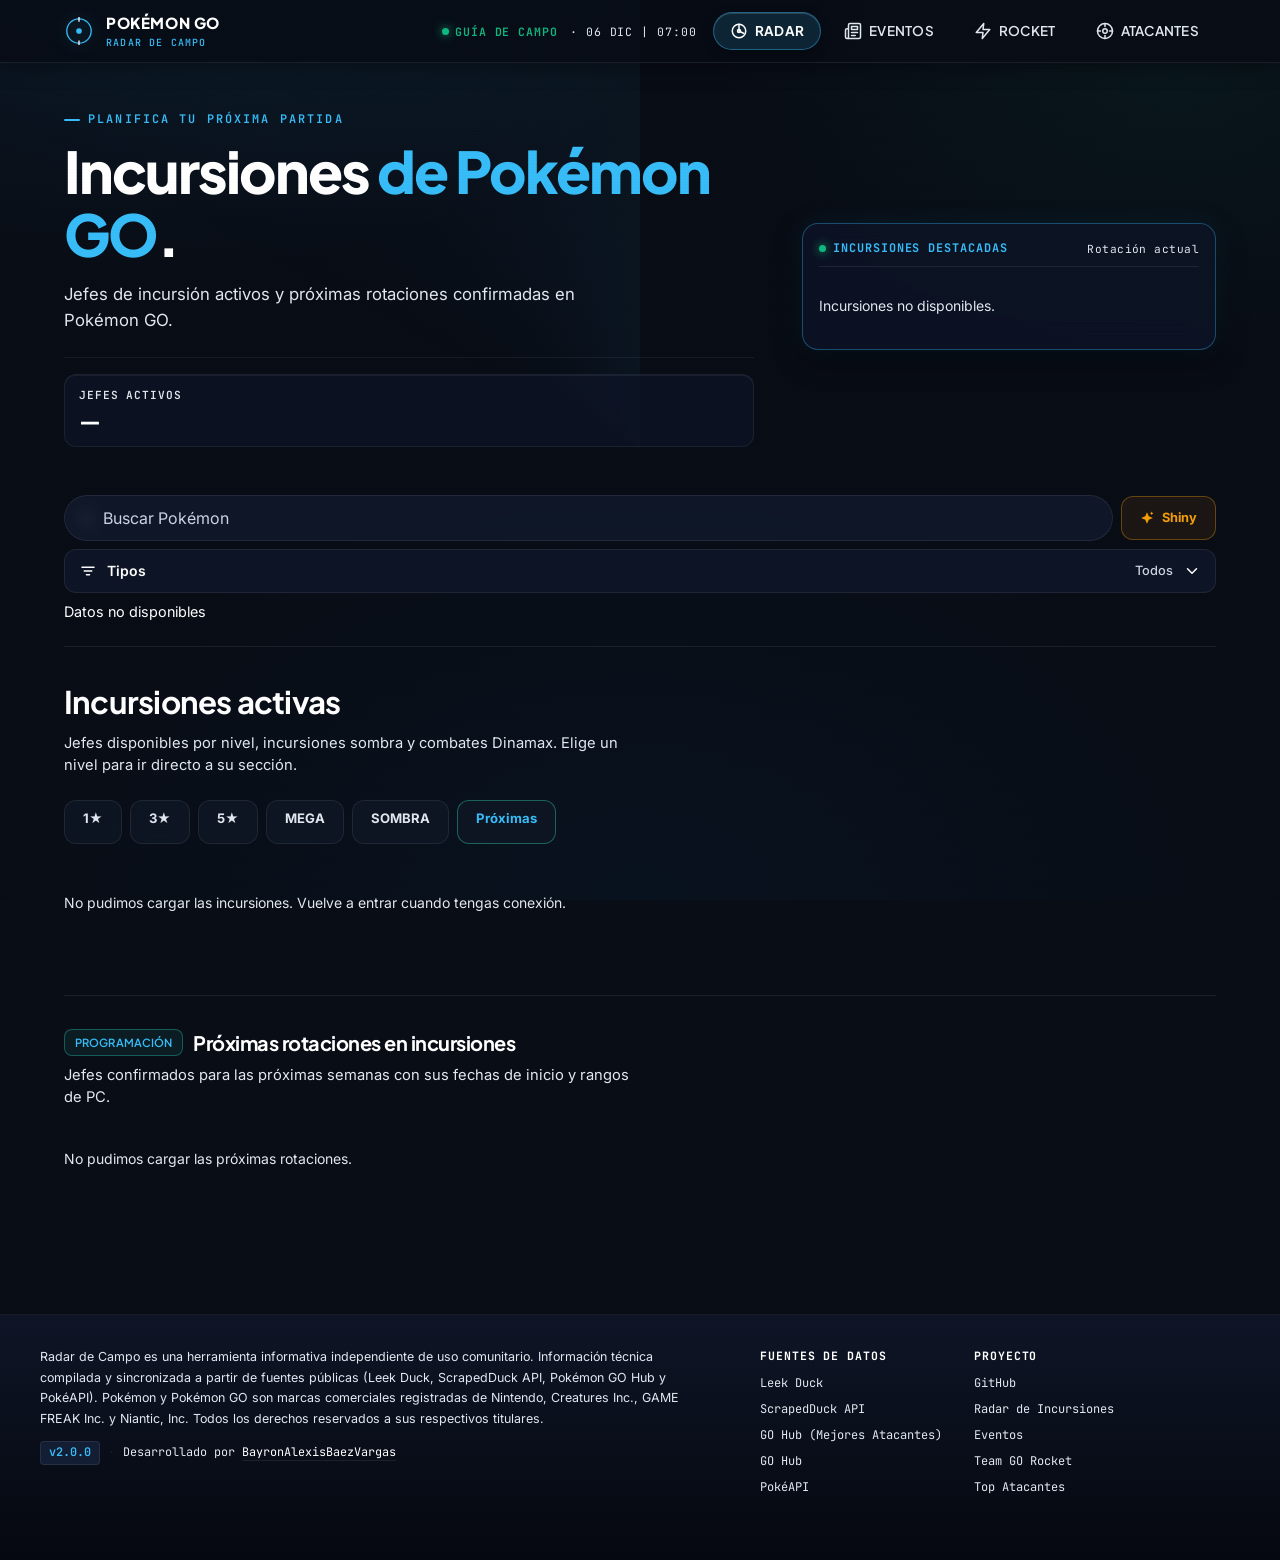
==== commit 9a9da724: "Feat and Fix Version 2.0.0: arreglos en detalles como bugs con cartas ademas de mejoras en diseño y " ====
--- a/index.html
+++ b/index.html
@@ -25,9 +25,9 @@
 <link href="https://fonts.googleapis.com/css2?family=Plus+Jakarta+Sans:wght@500;600;700;800&family=Inter:wght@400;500;600&family=JetBrains+Mono:wght@400;500;600&display=swap" rel="stylesheet">
 <link rel="manifest" href="assets/manifest.json" />
 <link rel="icon" type="image/svg+xml" href="assets/img/favicon.svg" />
-<link rel="stylesheet" href="assets/css/base.css?v=2.0.0" />
-<link rel="stylesheet" href="assets/css/home.css?v=2.0.0" />
-<link rel="stylesheet" href="assets/css/mobile.css?v=2.0.0" />
+<link rel="stylesheet" href="assets/css/base.css?v=2.0.0&build=20261028c" />
+<link rel="stylesheet" href="assets/css/home.css?v=2.0.0&build=20261028c" />
+<link rel="stylesheet" href="assets/css/mobile.css?v=2.0.0&build=20261028c" />
 </head>
 <body class="raid-page">
 
@@ -157,9 +157,7 @@
         <span class="hud-date" id="userLocation">· Sincronizando red...</span>
       </div>
     </div>
-  </div>
-</header>
-<nav class="hud-nav" aria-label="Navegación principal">
+  <nav class="hud-nav" aria-label="Navegación principal">
   <a href="index.html" class="hud-nav-link active">
     <svg viewBox="0 0 24 24" fill="none" stroke="currentColor" stroke-width="2" stroke-linecap="round" stroke-linejoin="round" aria-hidden="true"><circle cx="12" cy="12" r="9"/><path d="M12 3v9l6 3"/><circle cx="12" cy="12" r="2"/></svg>
     <span>Radar</span>
@@ -177,6 +175,9 @@
     <span>Atacantes</span>
   </a>
 </nav>
+  </div>
+</header>
+
 
 <main>
   <section class="hero">
@@ -210,7 +211,7 @@
       <input type="search" inputmode="search" id="searchInput" placeholder="Buscar Pokémon" aria-label="Buscar Pokémon por nombre" autocomplete="off">
     </div>
     <button id="shinyFilterBtn" class="shiny-filter-btn" aria-pressed="false" title="Filtrar Pokémon con variante variocolor">
-      <span class="shiny-dot" aria-hidden="true"></span>Variocolor
+      <span class="shiny-symbol" aria-hidden="true"></span>Shiny
     </button>
     <details class="type-filter-disclosure" id="raidTypeFilter">
       <summary><svg viewBox="0 0 24 24" width="18" height="18" fill="none" stroke="currentColor" stroke-width="2" stroke-linecap="round" aria-hidden="true"><path d="M4 7h16M7 12h10M10 17h4"/></svg><span>Tipos</span><span class="filter-selection" id="typeFilterCount">Todos</span><svg class="disclosure-chevron" viewBox="0 0 24 24" width="18" height="18" fill="none" stroke="currentColor" stroke-width="2" stroke-linecap="round" stroke-linejoin="round" aria-hidden="true"><path d="m6 9 6 6 6-6"/></svg></summary>
@@ -264,7 +265,7 @@
       <div class="modal-header-info">
         <div class="modal-dex-row">
           <span id="modalDex"></span>
-          <span id="modalShiny" class="modal-shiny-tag" style="display:none;">Variocolor disponible</span>
+          <span id="modalShiny" class="ui-badge ui-badge-shiny" style="display:none;" title="Puede aparecer en su variante Shiny">Shiny</span>
         </div>
         <h3 id="modalName" class="modal-title">Pokémon</h3>
         <div id="modalTag" class="modal-tag"></div>
@@ -335,10 +336,13 @@
   </div>
 </footer>
 
-<script defer src="assets/js/audio.js?v=2.0.0"></script>
-<script defer src="assets/js/season.js?v=2.0.0"></script>
-<script defer src="assets/js/app.js?v=2.0.0"></script>
-<script defer src="assets/js/location.js?v=2.0.0"></script>
-<script defer src="assets/js/nav.js?v=2.0.0"></script>
+<script defer src="assets/js/data.js?v=2.0.0&build=20261028c"></script>
+<script defer src="assets/js/view-state.js?v=2.0.0&build=20261028c"></script>
+<script defer src="assets/js/pwa.js?v=2.0.0&build=20261028c"></script>
+<script defer src="assets/js/audio.js?v=2.0.0&build=20261028c"></script>
+<script defer src="assets/js/season.js?v=2.0.0&build=20261028c"></script>
+<script defer src="assets/js/app.js?v=2.0.0&build=20261028c"></script>
+<script defer src="assets/js/location.js?v=2.0.0&build=20261028c"></script>
+<script defer src="assets/js/nav.js?v=2.0.0&build=20261028c"></script>
 </body>
 </html>
--- a/assets/css/base.css
+++ b/assets/css/base.css
@@ -298,12 +298,12 @@
 
 /* ==========================================================================
    Header & HUD Navigation
-   Desktop: Sticky Glassmorphic Header
+Desktop: Sticky page header with integrated navigation
    Mobile (< 768px): Top Telemetry Bar + Fixed Bottom Native Navigation Dock
    ========================================================================== */
 
 .hud {
-  position: sticky;
+  position: relative;
   top: 0;
   z-index: 50;
   width: 100%;
@@ -433,18 +433,22 @@
 
 /* Desktop Navigation Menu */
 @media (min-width: 769px) {
+  /* Clip horizontal overflow without creating a scroll container for the header. */
+  html, body { overflow-x: clip; }
+  .hud { position: sticky; top: 0; }
   .hud-nav {
-    position: fixed;
-    top: 12px;
-    right: max(var(--sp-5), calc((100vw - 1200px) / 2 + var(--sp-5)));
-    z-index: 60;
+    position: static;
+    margin-left: auto;
+    flex-shrink: 0;
     display: flex;
     align-items: center;
     gap: 6px;
     height: 38px;
   }
+  .hud-inner { flex-wrap: wrap; }
   .hud-bar {
-    max-width: calc(100% - 460px);
+    flex: 1 1 320px;
+    max-width: none;
   }
 }
 
@@ -2306,3 +2310,92 @@
   @view-transition { navigation: none; }
   .disclosure-chevron { transition: none; }
 }
+
+/* Loading and unavailable data occupy the content area, never a floating notice. */
+.content-message {
+  grid-column: 1 / -1;
+  margin: 0;
+  padding: 16px 0;
+  color: var(--ink-dim);
+  font-size: .875rem;
+  line-height: 1.6;
+}
+.content-skeleton {
+  min-height: 160px;
+  margin-bottom: 12px;
+  border: 1px solid var(--line);
+  border-radius: 14px;
+  background: linear-gradient(var(--panel-2), var(--panel-2)) 16px 20px / 58% 16px no-repeat,
+    linear-gradient(var(--panel-2), var(--panel-2)) 16px 52px / 80% 12px no-repeat,
+    linear-gradient(var(--panel-2), var(--panel-2)) 16px 78px / 65% 12px no-repeat, var(--panel);
+}
+
+/* Shared compact badges and secondary controls. */
+.ui-badge,
+.ui-status[data-state] {
+  display: inline-flex; align-items: center; justify-content: center; gap: 4px;
+  max-width: 100%; padding: 3px 7px; border: 1px solid var(--line);
+  border-radius: 7px; font-family: var(--font-body); font-size: .7rem;
+  font-weight: 600; line-height: 1.3; letter-spacing: 0; text-transform: none;
+  color: var(--ink-dim); background: var(--panel-2); white-space: nowrap;
+  box-shadow: none; backdrop-filter: none;
+}
+.ui-badge.ui-badge-shiny { color: #fcd34d; border-color: rgba(245, 158, 11, .3); background: rgba(245, 158, 11, .09); }
+.ui-badge-shiny::before,
+.shiny-symbol {
+  content: ''; display: inline-block; width: 14px; height: 14px; flex: 0 0 14px;
+  background: currentColor;
+  -webkit-mask: url("data:image/svg+xml,%3Csvg xmlns='http://www.w3.org/2000/svg' viewBox='0 0 24 24'%3E%3Cpath fill='black' d='m12 2 3 7 7 3-7 3-3 7-3-7-7-3 7-3ZM20 1l1 2 2 1-2 1-1 2-1-2-2-1 2-1Z'/%3E%3C/svg%3E") center / contain no-repeat;
+  mask: url("data:image/svg+xml,%3Csvg xmlns='http://www.w3.org/2000/svg' viewBox='0 0 24 24'%3E%3Cpath fill='black' d='m12 2 3 7 7 3-7 3-3 7-3-7-7-3 7-3ZM20 1l1 2 2 1-2 1-1 2-1-2-2-1 2-1Z'/%3E%3C/svg%3E") center / contain no-repeat;
+}
+.ui-badge.ui-badge-icon { width: 20px; height: 20px; min-width: 20px; padding: 2px; border-radius: 6px; }
+.ui-status[data-state="live"] { color: #6ee7b7; background: var(--live-bg); border-color: rgba(16, 185, 129, .3); }
+.ui-status[data-state="today"], .ui-status[data-state="soon"], .ui-status[data-state="upcoming"] { color: var(--signal); background: var(--signal-bg); border-color: rgba(56, 189, 248, .3); }
+.ui-status[data-state="ended"] { color: var(--ink-muted); background: rgba(148, 163, 184, .08); border-color: var(--line); }
+.ui-button-secondary {
+  display: inline-flex; align-items: center; justify-content: center; gap: 8px;
+  min-height: 44px; padding: 10px 14px; border: 1px solid var(--line); border-radius: 12px;
+  background: var(--panel); color: var(--ink-dim); font-family: var(--font-body);
+  font-size: .85rem; font-weight: 600; line-height: 1.4; text-decoration: none;
+  text-transform: none; letter-spacing: 0; box-shadow: none; cursor: pointer;
+}
+.ui-button-secondary svg { flex-shrink: 0; }
+.ui-button-secondary:focus-visible, .modal-close:focus-visible { outline: 2px solid var(--signal); outline-offset: 2px; }
+@media (hover: hover) {
+  .ui-button-secondary:hover { color: var(--signal); border-color: var(--signal); background: var(--signal-bg); transform: none; }
+}
+
+/* An unavailable sprite must never be replaced with a different Pokémon form. */
+.image-unavailable { position: relative; }
+.image-unavailable > img { visibility: hidden; }
+.image-unavailable::after {
+  content: ''; position: absolute; top: 50%; left: 50%; transform: translate(-50%, -50%);
+  width: 28px; height: 28px; border: 2px solid var(--ink-muted); border-radius: 50%;
+  background: radial-gradient(circle at center, var(--panel) 0 3px, var(--ink-muted) 3px 5px, transparent 5px),
+    linear-gradient(transparent 44%, var(--ink-muted) 44% 56%, transparent 56%);
+  opacity: .6; pointer-events: none;
+}
+
+/* Dialog controls remain reachable when the content scrolls. */
+.modal-box > .modal-close {
+  position: sticky; top: 10px; right: auto; align-self: flex-end; flex: 0 0 44px;
+  width: 44px; height: 44px; min-width: 44px; min-height: 44px;
+  margin: 10px 10px -54px 0; padding: 0; border-radius: 12px;
+  background: var(--panel-2); border-color: var(--line); color: var(--ink-dim);
+  box-shadow: none; backdrop-filter: none; transform: none;
+}
+.modal-box > .modal-close:hover, .modal-box > .modal-close:active { color: var(--signal); border-color: var(--signal); background: var(--panel-2); transform: none; }
+.modal-box .modal-header, .modal-box .fec-header { padding-right: 64px; }
+.modal-dex-row, .fec-badges { flex-wrap: wrap; }
+.modal-box .modal-title, .modal-box .fec-title { white-space: normal; overflow-wrap: anywhere; text-overflow: clip; }
+.modal-box .modal-section-title { font-family: var(--font-body); font-size: .95rem; text-transform: none; letter-spacing: 0; color: var(--ink); }
+.modal-box .modal-section-title::after { display: none; }
+.modal-box .modal-stat-card { background: transparent; border: 0; box-shadow: none; padding: 0; }
+.modal-box .modal-stat-label { font-family: var(--font-body); text-transform: none; letter-spacing: 0; }
+.modal-box .modal-stat-val { overflow-wrap: anywhere; }
+@media (max-height: 540px) {
+  dialog.modal-backdrop { padding-block: 8px !important; }
+  .modal-box { max-height: calc(100dvh - 16px) !important; }
+  .modal-art-wrap { width: 64px; height: 64px; }
+  .modal-art { width: 60px; height: 60px; }
+}
--- a/assets/css/home.css
+++ b/assets/css/home.css
@@ -120,24 +120,6 @@
   gap: 6px;
   margin-bottom: 3px;
 }
-
-.spotlight-shiny {
-  display: inline-flex;
-  align-items: center;
-  flex: 0 0 auto;
-  gap: 4px;
-  padding: 3px 7px;
-  border: 1px solid rgba(245, 158, 11, .28);
-  border-radius: 7px;
-  background: rgba(245, 158, 11, .08);
-  color: #fcd34d;
-  font-family: var(--font-body);
-  font-size: .7rem;
-  font-weight: 600;
-  line-height: 1.2;
-  white-space: nowrap;
-}
-.spotlight-shiny svg { flex-shrink: 0; }
 
 .spotlight-tier {
   font-family: var(--font-mono);
@@ -495,30 +477,6 @@
   border-radius: 4px;
 }
 
-.card-meta-row .shiny {
-  margin-left: auto;
-  display: inline-flex;
-  align-items: center;
-  gap: 4px;
-  color: var(--gold);
-  border: 1px solid rgba(245, 158, 11, 0.4);
-  background: rgba(245, 158, 11, 0.12);
-  font-family: var(--font-mono);
-  font-size: 0.62rem;
-  font-weight: 700;
-  letter-spacing: 0.06em;
-  padding: 1px 6px;
-  border-radius: 4px;
-}
-
-.card-meta-row .shiny-dot {
-  width: 5px;
-  height: 5px;
-  border-radius: 50%;
-  background: var(--gold);
-  box-shadow: 0 0 6px currentColor;
-}
-
 .card-title-row {
   display: flex;
   align-items: center;
@@ -1100,7 +1058,6 @@
 .card .card-name { font-size: 1.15rem; }
 .card .card-meta-row { gap: 4px; }
 .card .card-meta-row .dex { display: none; }
-.card .card-meta-row .shiny { margin-left: 0; font-family: var(--font-body); font-size: .65rem; padding: 2px 6px; }
 .card .mon-tag-chip { font-family: var(--font-body); font-size: .7rem; }
 .raid-page .controls { display: grid; grid-template-columns: minmax(0, 1fr) auto; gap: 8px; }
 .raid-page .controls .search-wrap { grid-column: 1; max-width: none; }
